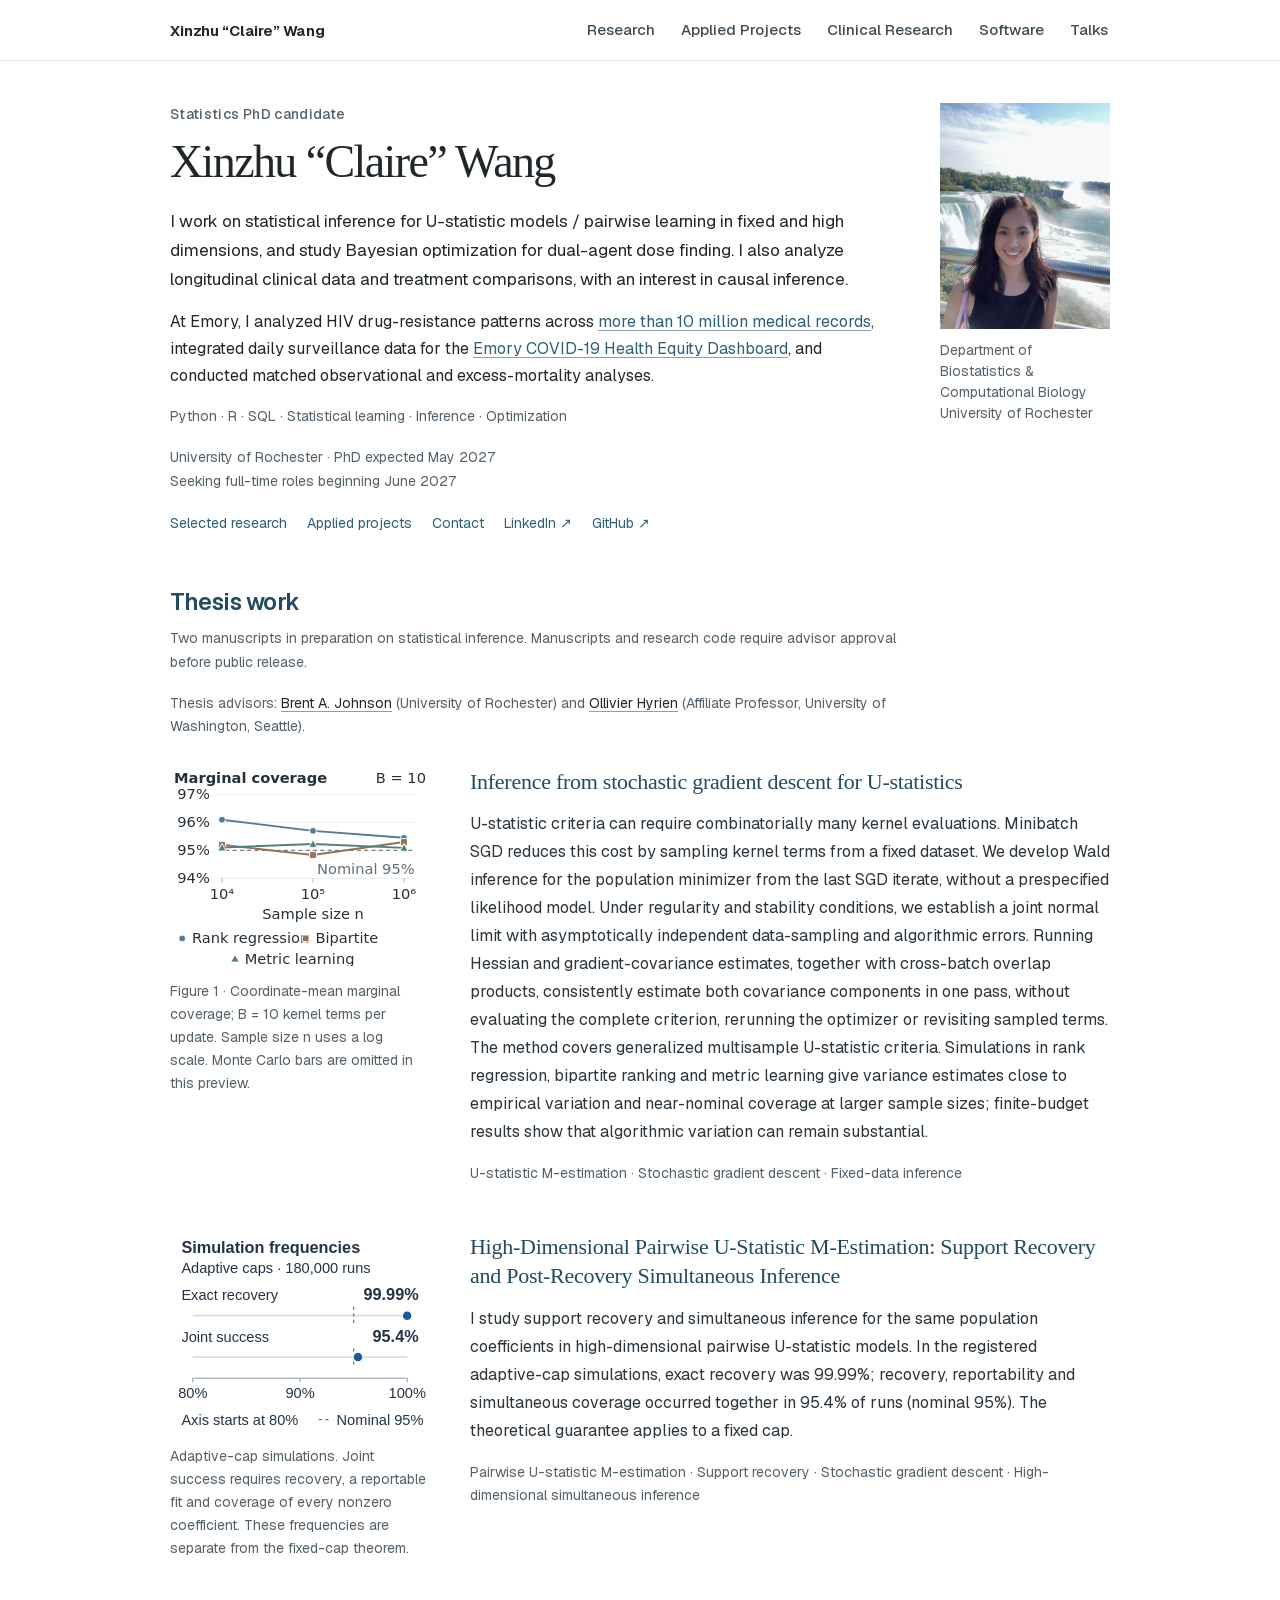
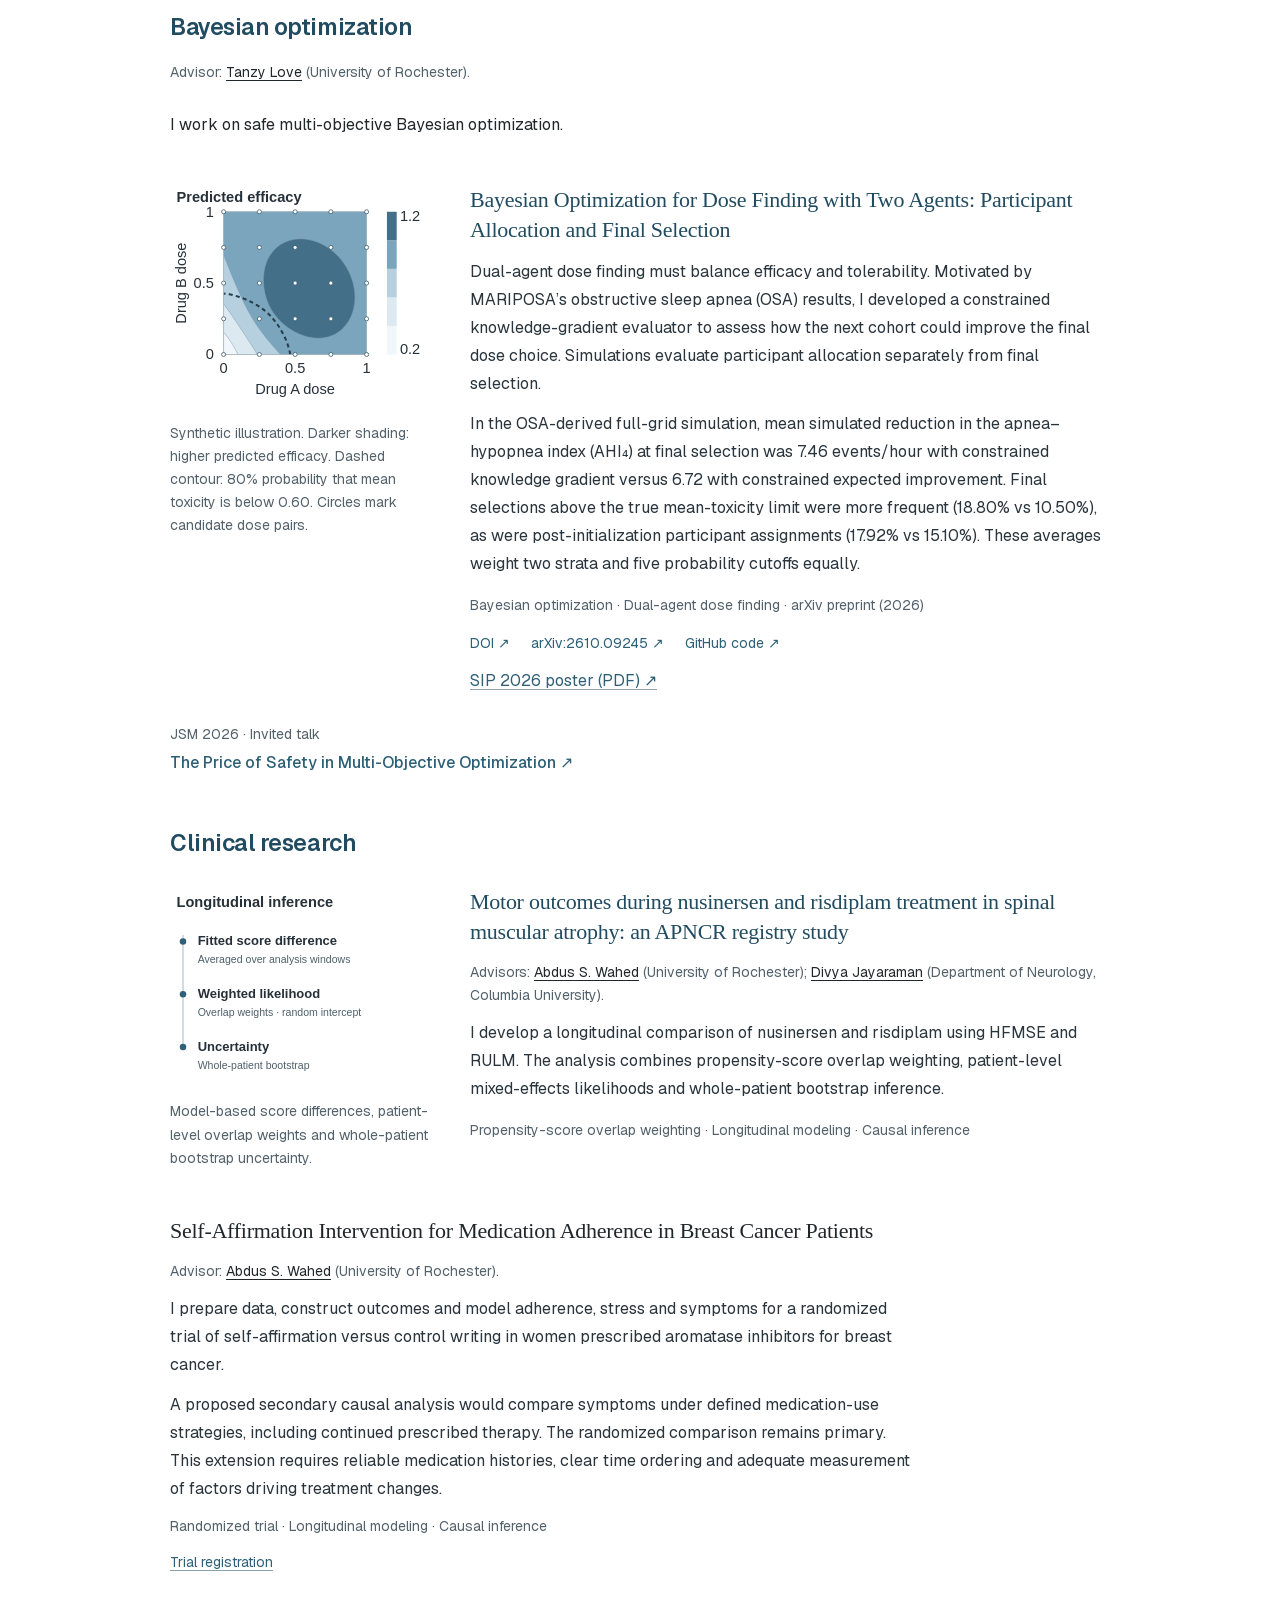
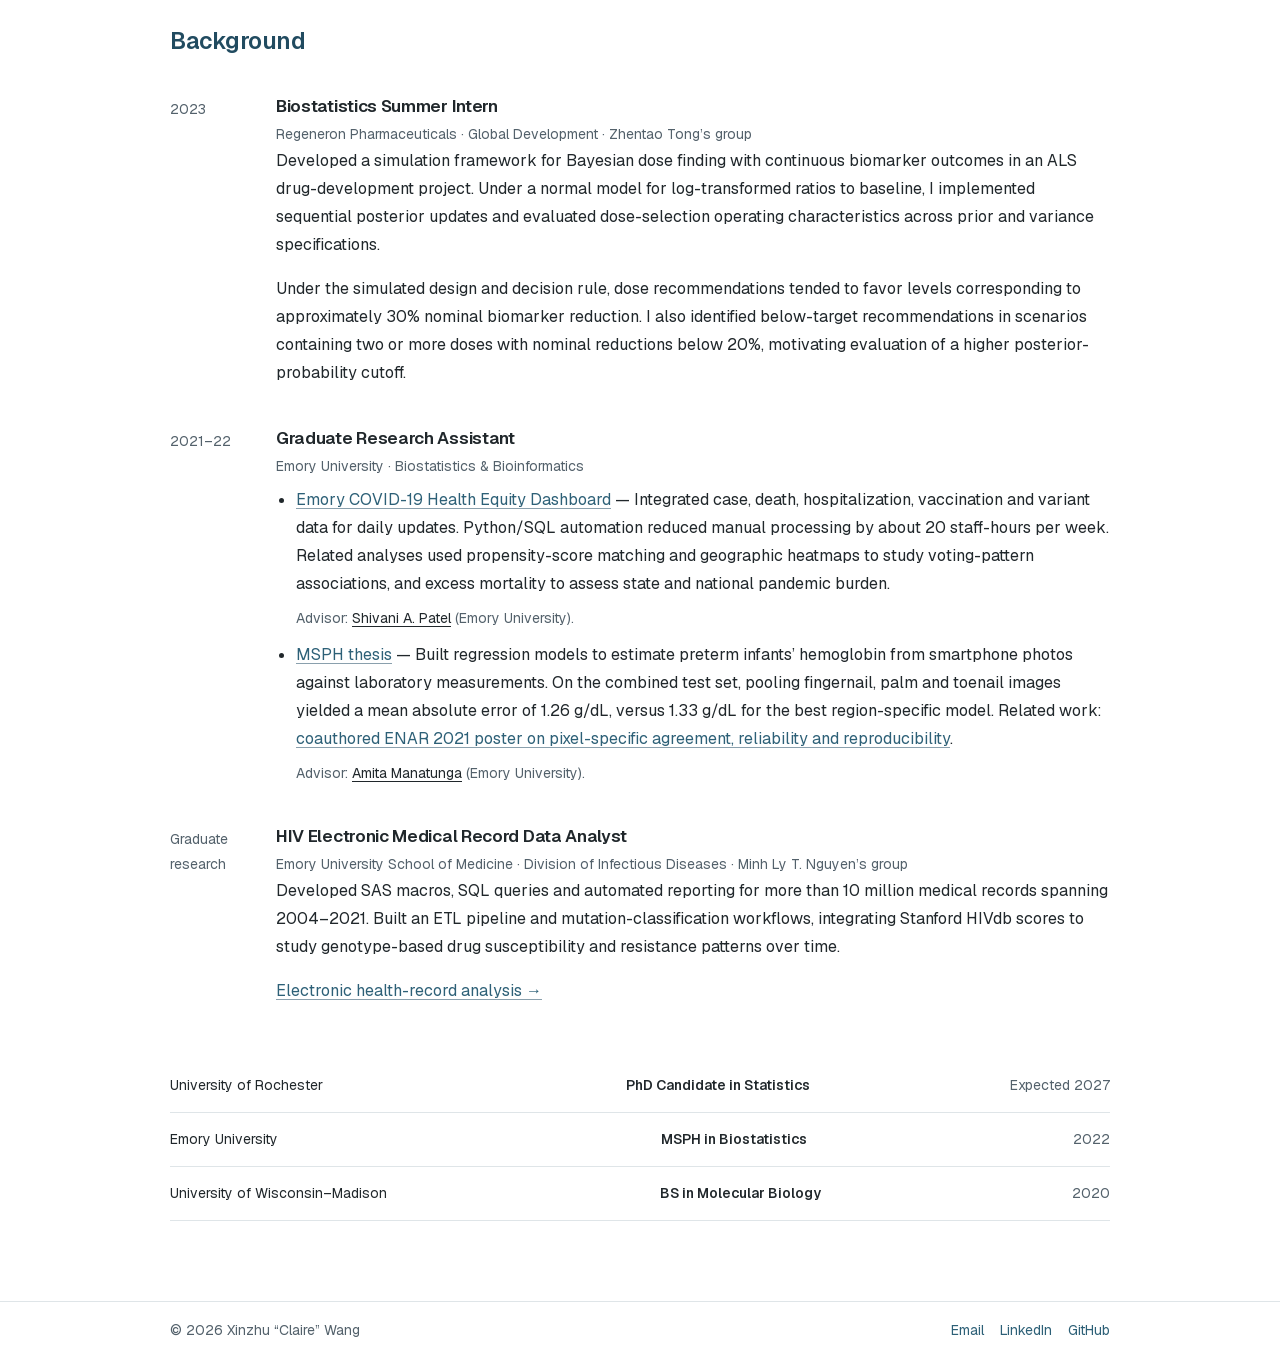
==== index.html @ f8a1f7a9 "Limit unpublished SMA page to public methods and clinical context" ====
<!DOCTYPE html><!-- Generated from claire-wang-portfolio. --><html lang="en"><head><meta charSet="utf-8"/><meta name="viewport" content="width=device-width, initial-scale=1"/><link rel="preload" href="/claire-wang-portrait.jpg?v=20260930" as="image"/><link rel="stylesheet" href="/_next/static/css/index.CleUNQ1E.css" data-rsc-css-href="/_next/static/css/index.CleUNQ1E.css" data-precedence="vite-rsc/importer-resources"/><link rel="modulepreload" fetchPriority="low" href="/_next/static/chunks/index-BdGzR8lv.js"/><script src="/_next/static/chunks/rolldown-runtime-C60lm6uB.js" type="module" async=""></script><script src="/_next/static/chunks/framework-BgSIrAUN.js" type="module" async=""></script><link rel="modulepreload" href="/_next/static/chunks/layout-segment-context-CLjcvvdc.js" crossorigin=""/><title>Xinzhu Claire Wang | Statistics PhD Candidate at the University of Rochester</title><meta name="description" content="Xinzhu Claire Wang is a Statistics PhD candidate at the University of Rochester working in statistical inference, machine learning and Bayesian optimization. Available June 2027."/><meta name="keywords" content="statistical learning,computational statistics,uncertainty quantification,stochastic optimization,high-dimensional inference,data science"/><meta name="author" content="Xinzhu Claire Wang"/><link rel="author" href="https://clairexinzhuwang.github.io/"/><meta name="robots" content="index, follow"/><meta name="googlebot" content="index, follow"/><meta property="og:title" content="Xinzhu Claire Wang | Statistics PhD Candidate at the University of Rochester"/><meta property="og:description" content="Xinzhu Claire Wang is a Statistics PhD candidate at the University of Rochester working in statistical inference, machine learning and Bayesian optimization. Available June 2027."/><meta property="og:url" content="https://clairexinzhuwang.github.io"/><meta property="og:site_name" content="Xinzhu Claire Wang"/><meta property="og:type" content="website"/><meta name="twitter:card" content="summary"/><meta name="twitter:title" content="Xinzhu Claire Wang | Statistics PhD Candidate at the University of Rochester"/><meta name="twitter:description" content="Xinzhu Claire Wang is a Statistics PhD candidate at the University of Rochester working in statistical inference, machine learning and Bayesian optimization. Available June 2027."/><link rel="canonical" href="https://clairexinzhuwang.github.io"/><script>Object.assign(((self[Symbol.for("vinext.navigationRuntime")]??={bootstrap:{routeManifest:null},functions:{}}).bootstrap.rsc??={rsc:[]}),{params:{},nav:{"pathname":"/","searchParams":[]}})</script><link rel="modulepreload" href="/_next/static/chunks/index-BdGzR8lv.js" />
<link rel="preload" href="/_next/static/_vinext_fonts/geist-8ac0455e797f/geist-98bbbccb.woff2" as="font" type="font/woff2" crossorigin />
<link rel="preload" href="/_next/static/_vinext_fonts/geist-mono-00e989178794/geist-mono-013b2f2f.woff2" as="font" type="font/woff2" crossorigin />
<style data-vinext-fonts>/* cyrillic-ext */
@font-face {
  font-family: 'Geist';
  font-style: normal;
  font-weight: 100 900;
  font-display: swap;
  src: url(/_next/static/_vinext_fonts/geist-8ac0455e797f/geist-ff2310f5.woff2) format('woff2');
  unicode-range: U+0460-052F, U+1C80-1C8A, U+20B4, U+2DE0-2DFF, U+A640-A69F, U+FE2E-FE2F;
}
/* cyrillic */
@font-face {
  font-family: 'Geist';
  font-style: normal;
  font-weight: 100 900;
  font-display: swap;
  src: url(/_next/static/_vinext_fonts/geist-8ac0455e797f/geist-875ccdd4.woff2) format('woff2');
  unicode-range: U+0301, U+0400-045F, U+0490-0491, U+04B0-04B1, U+2116;
}
/* vietnamese */
@font-face {
  font-family: 'Geist';
  font-style: normal;
  font-weight: 100 900;
  font-display: swap;
  src: url(/_next/static/_vinext_fonts/geist-8ac0455e797f/geist-52306abf.woff2) format('woff2');
  unicode-range: U+0102-0103, U+0110-0111, U+0128-0129, U+0168-0169, U+01A0-01A1, U+01AF-01B0, U+0300-0301, U+0303-0304, U+0308-0309, U+0323, U+0329, U+1EA0-1EF9, U+20AB;
}
/* latin-ext */
@font-face {
  font-family: 'Geist';
  font-style: normal;
  font-weight: 100 900;
  font-display: swap;
  src: url(/_next/static/_vinext_fonts/geist-8ac0455e797f/geist-001175b1.woff2) format('woff2');
  unicode-range: U+0100-02BA, U+02BD-02C5, U+02C7-02CC, U+02CE-02D7, U+02DD-02FF, U+0304, U+0308, U+0329, U+1D00-1DBF, U+1E00-1E9F, U+1EF2-1EFF, U+2020, U+20A0-20AB, U+20AD-20C0, U+2113, U+2C60-2C7F, U+A720-A7FF;
}
/* latin */
@font-face {
  font-family: 'Geist';
  font-style: normal;
  font-weight: 100 900;
  font-display: swap;
  src: url(/_next/static/_vinext_fonts/geist-8ac0455e797f/geist-98bbbccb.woff2) format('woff2');
  unicode-range: U+0000-00FF, U+0131, U+0152-0153, U+02BB-02BC, U+02C6, U+02DA, U+02DC, U+0304, U+0308, U+0329, U+2000-206F, U+20AC, U+2122, U+2191, U+2193, U+2212, U+2215, U+FEFF, U+FFFD;
}

@font-face {
  font-family: 'Geist Fallback';
  src: local("Arial");
  ascent-override: 95.94%;
  descent-override: 28.16%;
  line-gap-override: 0.00%;
  size-adjust: 104.76%;
}

.__font_geist_19ysh9d { font-family: 'Geist', 'Geist Fallback'; font-style: normal; }

.__variable_geist_19ysh9d { --font-geist-sans: 'Geist', 'Geist Fallback'; }

/* cyrillic-ext */
@font-face {
  font-family: 'Geist Mono';
  font-style: normal;
  font-weight: 100 900;
  font-display: swap;
  src: url(/_next/static/_vinext_fonts/geist-mono-00e989178794/geist-mono-f6b33328.woff2) format('woff2');
  unicode-range: U+0460-052F, U+1C80-1C8A, U+20B4, U+2DE0-2DFF, U+A640-A69F, U+FE2E-FE2F;
}
/* cyrillic */
@font-face {
  font-family: 'Geist Mono';
  font-style: normal;
  font-weight: 100 900;
  font-display: swap;
  src: url(/_next/static/_vinext_fonts/geist-mono-00e989178794/geist-mono-44e03052.woff2) format('woff2');
  unicode-range: U+0301, U+0400-045F, U+0490-0491, U+04B0-04B1, U+2116;
}
/* symbols2 */
@font-face {
  font-family: 'Geist Mono';
  font-style: normal;
  font-weight: 100 900;
  font-display: swap;
  src: url(/_next/static/_vinext_fonts/geist-mono-00e989178794/geist-mono-0638449e.woff2) format('woff2');
  unicode-range: U+2000-2001, U+2004-2008, U+200A, U+23B8-23BD, U+2500-259F;
}
/* vietnamese */
@font-face {
  font-family: 'Geist Mono';
  font-style: normal;
  font-weight: 100 900;
  font-display: swap;
  src: url(/_next/static/_vinext_fonts/geist-mono-00e989178794/geist-mono-971fb274.woff2) format('woff2');
  unicode-range: U+0102-0103, U+0110-0111, U+0128-0129, U+0168-0169, U+01A0-01A1, U+01AF-01B0, U+0300-0301, U+0303-0304, U+0308-0309, U+0323, U+0329, U+1EA0-1EF9, U+20AB;
}
/* latin-ext */
@font-face {
  font-family: 'Geist Mono';
  font-style: normal;
  font-weight: 100 900;
  font-display: swap;
  src: url(/_next/static/_vinext_fonts/geist-mono-00e989178794/geist-mono-44745446.woff2) format('woff2');
  unicode-range: U+0100-02BA, U+02BD-02C5, U+02C7-02CC, U+02CE-02D7, U+02DD-02FF, U+0304, U+0308, U+0329, U+1D00-1DBF, U+1E00-1E9F, U+1EF2-1EFF, U+2020, U+20A0-20AB, U+20AD-20C0, U+2113, U+2C60-2C7F, U+A720-A7FF;
}
/* latin */
@font-face {
  font-family: 'Geist Mono';
  font-style: normal;
  font-weight: 100 900;
  font-display: swap;
  src: url(/_next/static/_vinext_fonts/geist-mono-00e989178794/geist-mono-013b2f2f.woff2) format('woff2');
  unicode-range: U+0000-00FF, U+0131, U+0152-0153, U+02BB-02BC, U+02C6, U+02DA, U+02DC, U+0304, U+0308, U+0329, U+2000-206F, U+20AC, U+2122, U+2191, U+2193, U+2212, U+2215, U+FEFF, U+FFFD;
}

@font-face {
  font-family: 'Geist Mono Fallback';
  src: local("Arial");
  ascent-override: 74.67%;
  descent-override: 21.92%;
  line-gap-override: 0.00%;
  size-adjust: 134.59%;
}

.__font_geist_mono_1001rt9 { font-family: 'Geist Mono', 'Geist Mono Fallback'; font-style: normal; }

.__variable_geist_mono_1001rt9 { --font-geist-mono: 'Geist Mono', 'Geist Mono Fallback'; }
</style>
</head><body class="__variable_geist_19ysh9d __variable_geist_mono_1001rt9 antialiased"><header class="site-header"><div class="header-inner"><a class="site-name" href="/" aria-label="Xinzhu Claire Wang, home">Xinzhu “Claire” Wang</a><nav class="desktop-nav" aria-label="Primary navigation"><a href="/research">Research</a><a href="/product">Applied Projects</a><a href="/health">Clinical Research</a><a href="/code">Software</a><a href="/talks">Talks</a></nav><details class="mobile-menu"><summary>Menu</summary><nav aria-label="Mobile navigation"><a href="/research">Research</a><a href="/product">Applied Projects</a><a href="/health">Clinical Research</a><a href="/code">Software</a><a href="/talks">Talks</a></nav></details></div></header><main class="page home-page"><script type="application/ld+json">{"@context":"https://schema.org","@type":"Person","@id":"https://clairexinzhuwang.github.io/#person","name":"Xinzhu Claire Wang","alternateName":["Xinzhu Wang","Claire Wang","Xinzhu (Claire) Wang"],"url":"https://clairexinzhuwang.github.io/","image":"https://clairexinzhuwang.github.io/claire-wang-portrait.jpg","email":"mailto:xinzhu_wang@urmc.rochester.edu","jobTitle":"Statistics PhD Candidate","affiliation":{"@type":"CollegeOrUniversity","name":"University of Rochester","url":"https://www.rochester.edu/"},"sameAs":["https://github.com/clairexinzhuwang","https://www.linkedin.com/in/xinzhu-w-961035158/","https://www.urmc.rochester.edu/education/graduate/phd/statistics/faculty-students/our-students"],"knowsAbout":["Statistical inference","Machine learning","Bayesian optimization","Biostatistics"],"subjectOf":[{"@type":"ScholarlyArticle","name":"Bayesian Optimization for Dose Finding with Two Agents: Participant Allocation and Final Selection","identifier":[{"@type":"PropertyValue","propertyID":"DOI","value":"10.48550/arXiv.2610.09245"},{"@type":"PropertyValue","propertyID":"arXiv","value":"2610.09245"}],"url":"https://arxiv.org/abs/2610.09245","sameAs":["https://doi.org/10.48550/arXiv.2610.09245","https://arxiv.org/abs/2610.09245"],"author":{"@id":"https://clairexinzhuwang.github.io/#person"},"datePublished":"2026-10-07","hasPart":{"@type":"SoftwareSourceCode","name":"dose-combination-bo","codeRepository":"https://github.com/clairexinzhuwang/dose-combination-bo","programmingLanguage":"Python"}}]}</script><section class="about" aria-labelledby="name"><div class="about-copy"><p class="eyebrow">Statistics PhD candidate</p><h1 id="name"><strong>Xinzhu “Claire” Wang</strong></h1><p class="lead">I work on statistical inference for U-statistic models / pairwise learning in fixed and high dimensions, and study Bayesian optimization for dual-agent dose finding. I also analyze longitudinal clinical data and treatment comparisons, with an interest in causal inference.</p><p class="hero-evidence">At Emory, I analyzed HIV drug-resistance patterns across <a href="/product#hiv-records">more than 10 million medical records</a>, integrated daily surveillance data for the <a href="/product#data-workflows">Emory COVID-19 Health Equity Dashboard</a>, and conducted matched observational and excess-mortality analyses.</p><p class="hero-skills" aria-label="Research and programming">Python · R · SQL · Statistical learning · Inference · Optimization</p><p class="position">University of Rochester · PhD expected May 2027<br/>Seeking full-time roles beginning June 2027</p><div class="profile-links" aria-label="Primary links"><a href="#research">Selected research</a><a href="/product">Applied projects</a><a href="mailto:xinzhu_wang@urmc.rochester.edu">Contact</a><a href="https://www.linkedin.com/in/xinzhu-w-961035158/" target="_blank" rel="noreferrer">LinkedIn ↗</a><a href="https://github.com/clairexinzhuwang" target="_blank" rel="noreferrer">GitHub ↗</a></div></div><aside class="profile"><img src="/claire-wang-portrait.jpg?v=20260930" alt="Xinzhu Wang (Claire) at Niagara Falls" width="2320" height="3088"/><p>Department of Biostatistics &amp; Computational Biology<br/>University of Rochester</p></aside></section><section class="section" id="research"><div class="section-heading"><div><h2>Thesis work</h2></div><div class="section-note"><p>Two manuscripts in preparation on statistical inference. Manuscripts and research code require advisor approval before public release.</p></div></div><p class="thesis-advisors">Thesis advisors: <a href="https://www.urmc.rochester.edu/biostat/people/faculty/johnson" target="_blank" rel="noreferrer">Brent A. Johnson</a> (University of Rochester)<!-- --> and <a href="https://www.biostat.washington.edu/people/ollivier-hyrien" target="_blank" rel="noreferrer">Ollivier Hyrien</a> (Affiliate Professor, University of Washington, Seattle).</p><div class="home-projects"><article class="home-project"><div class="home-project-copy"><h3><a href="/research/computation-aware-inference">Inference from stochastic gradient descent for U-statistics</a></h3><p data-research-summary="low-dimensional">U-statistic criteria can require combinatorially many kernel evaluations. Minibatch SGD reduces this cost by sampling kernel terms from a fixed dataset. We develop Wald inference for the population minimizer from the last SGD iterate, without a prespecified likelihood model. Under regularity and stability conditions, we establish a joint normal limit with asymptotically independent data-sampling and algorithmic errors. Running Hessian and gradient-covariance estimates, together with cross-batch overlap products, consistently estimate both covariance components in one pass, without evaluating the complete criterion, rerunning the optimizer or revisiting sampled terms. The method covers generalized multisample U-statistic criteria. Simulations in rank regression, bipartite ranking and metric learning give variance estimates close to empirical variation and near-nominal coverage at larger sample sizes; finite-budget results show that algorithmic variation can remain substantial.</p><p class="methods">U-statistic M-estimation · Stochastic gradient descent · Fixed-data inference</p></div><figure class="home-research-figure"><a href="/research/computation-aware-inference#results" aria-label="View study: Figure 1 preview: marginal coverage near the 95% reference across sample sizes for rank regression, bipartite ranking and metric learning."><img src="/research/previews/lowdim-coverage.svg" alt="Figure 1 preview: marginal coverage near the 95% reference across sample sizes for rank regression, bipartite ranking and metric learning." width="320" height="245" loading="lazy"/></a><figcaption>Figure 1 · Coordinate-mean marginal coverage; B = 10 kernel terms per update. Sample size n uses a log scale. Monte Carlo bars are omitted in this preview.</figcaption></figure></article><article class="home-project"><div class="home-project-copy"><h3><a href="/research/high-dimensional-inference">High-Dimensional Pairwise U-Statistic M-Estimation: Support Recovery and Post-Recovery Simultaneous Inference</a></h3><p>I study support recovery and simultaneous inference for the same population coefficients in high-dimensional pairwise U-statistic models. In the registered adaptive-cap simulations, exact recovery was 99.99%; recovery, reportability and simultaneous coverage occurred together in 95.4% of runs (nominal 95%). The theoretical guarantee applies to a fixed cap.</p><p class="methods">Pairwise U-statistic M-estimation · Support recovery · Stochastic gradient descent · High-dimensional simultaneous inference</p></div><figure class="home-research-figure"><a href="/research/high-dimensional-inference#evaluation" aria-label="View study: Adaptive-cap simulation frequencies: 99.99% exact recovery and 95.4% joint success, with all runs counted."><img src="/research/previews/highdim-results.svg" alt="Adaptive-cap simulation frequencies: 99.99% exact recovery and 95.4% joint success, with all runs counted." width="320" height="245" loading="lazy"/></a><figcaption>Adaptive-cap simulations. Joint success requires recovery, a reportable fit and coverage of every nonzero coefficient. These frequencies are separate from the fixed-cap theorem.</figcaption></figure></article></div></section><section class="section" id="bayesian-optimization"><span id="other-work" aria-hidden="true"></span><div class="section-heading"><div><h2>Bayesian optimization</h2></div></div><p class="project-advisors" data-project-advisors="bo">Advisor: <span><a href="https://www.urmc.rochester.edu/biostat/people/faculty/love" target="_blank" rel="noreferrer">Tanzy Love</a> (<!-- -->University of Rochester<!-- -->)</span>.</p><div class="home-projects"><article class="home-status" id="safe-mobo-work"><p>I work on safe multi-objective Bayesian optimization.</p></article><article class="home-project"><div class="home-project-copy"><h3><a href="/research/bayesian-dose-finding">Bayesian Optimization for Dose Finding with Two Agents: Participant Allocation and Final Selection</a></h3><p>Dual-agent dose finding must balance efficacy and tolerability. Motivated by MARIPOSA’s obstructive sleep apnea (OSA) results, I developed a constrained knowledge-gradient evaluator to assess how the next cohort could improve the final dose choice. Simulations evaluate participant allocation separately from final selection.</p><p>In the OSA-derived full-grid simulation, mean simulated reduction in the apnea–hypopnea index (AHI₄) at final selection was 7.46 events/hour with constrained knowledge gradient versus 6.72 with constrained expected improvement. Final selections above the true mean-toxicity limit were more frequent (18.80% vs 10.50%), as were post-initialization participant assignments (17.92% vs 15.10%). These averages weight two strata and five probability cutoffs equally.</p><p class="methods">Bayesian optimization · Dual-agent dose finding · arXiv preprint (2026)</p><div class="inline-links publication-links" aria-label="Dose-finding preprint links"><a href="https://doi.org/10.48550/arXiv.2610.09245" target="_blank" rel="noreferrer">DOI ↗</a><a href="https://arxiv.org/abs/2610.09245" target="_blank" rel="noreferrer">arXiv:<!-- -->2610.09245<!-- --> ↗</a><a href="https://github.com/clairexinzhuwang/dose-combination-bo" target="_blank" rel="noreferrer">GitHub code ↗</a></div><p><a href="/research/SIP2026_Wang_Love.pdf" target="_blank" rel="noreferrer">SIP 2026 poster (PDF) ↗</a></p></div><figure class="home-research-figure"><a href="/research/bayesian-dose-finding#decisions" aria-label="View study: Synthetic dose-finding preview: predicted mean efficacy across two standardized drug doses, with a mean-toxicity probability contour."><img src="/research/previews/dose-contour.svg" alt="Synthetic dose-finding preview: predicted mean efficacy across two standardized drug doses, with a mean-toxicity probability contour." width="320" height="275" loading="lazy"/></a><figcaption>Synthetic illustration. Darker shading: higher predicted efficacy. Dashed contour: 80% probability that mean toxicity is below 0.60. Circles mark candidate dose pairs.</figcaption></figure></article></div><article class="bo-jsm-talk" id="jsm-bo-talk"><span id="price-of-safety" aria-hidden="true"></span><p class="methods">JSM 2026 · Invited talk</p><h3><a href="https://ww2.amstat.org/meetings/jsm/2026/onlineprogram/abstract.cfm?sid=5838&amp;tid=5840" target="_blank" rel="noreferrer">The Price of Safety in Multi-Objective Optimization ↗</a></h3></article></section><section class="section" id="clinical-research"><span id="real-world-evidence" aria-hidden="true"></span><div class="section-heading"><div><h2>Clinical research</h2></div></div><div class="home-projects"><article class="home-project"><div class="home-project-copy"><h3><a href="/research/sma-treatment-comparisons">Motor outcomes during nusinersen and risdiplam treatment in spinal muscular atrophy: an APNCR registry study</a></h3><p class="project-advisors" data-project-advisors="sma">Advisors: <span><a href="https://www.urmc.rochester.edu/biostat/people/faculty/abdus-wahed-phd" target="_blank" rel="noreferrer">Abdus S. Wahed</a> (<!-- -->University of Rochester<!-- -->)</span><span>; <a href="https://www.neurology.columbia.edu/profile/divya-jayaraman-md" target="_blank" rel="noreferrer">Divya Jayaraman</a> (<!-- -->Department of Neurology, Columbia University<!-- -->)</span>.</p><p>I develop a longitudinal comparison of nusinersen and risdiplam using HFMSE and RULM. The analysis combines propensity-score overlap weighting, patient-level mixed-effects likelihoods and whole-patient bootstrap inference.</p><p class="methods">Propensity-score overlap weighting · Longitudinal modeling · Causal inference</p></div><figure class="home-research-figure"><a href="/research/sma-treatment-comparisons#methods" aria-label="View study: Longitudinal comparison: average fitted score differences over baseline patients’ analysis windows, fit an overlap-weighted patient-level likelihood and resample whole patients."><img src="/research/previews/sma-methods.svg" alt="Longitudinal comparison: average fitted score differences over baseline patients’ analysis windows, fit an overlap-weighted patient-level likelihood and resample whole patients." width="320" height="245" loading="lazy"/></a><figcaption>Model-based score differences, patient-level overlap weights and whole-patient bootstrap uncertainty.</figcaption></figure></article><article class="home-text-project" id="breast-cancer-trial"><div><h3>Self-Affirmation Intervention for Medication Adherence in Breast Cancer Patients</h3><p class="project-advisors" data-project-advisors="bct">Advisor: <span><a href="https://www.urmc.rochester.edu/biostat/people/faculty/abdus-wahed-phd" target="_blank" rel="noreferrer">Abdus S. Wahed</a> (<!-- -->University of Rochester<!-- -->)</span>.</p><p>I prepare data, construct outcomes and model adherence, stress and symptoms for a randomized trial of self-affirmation versus control writing in women prescribed aromatase inhibitors for breast cancer.</p><p>A proposed secondary causal analysis would compare symptoms under defined medication-use strategies, including continued prescribed therapy. The randomized comparison remains primary. This extension requires reliable medication histories, clear time ordering and adequate measurement of factors driving treatment changes.</p><p class="methods">Randomized trial · Longitudinal modeling · Causal inference</p></div><p class="home-project-link"><a href="https://clinicaltrials.gov/study/NCT04651452" target="_blank" rel="noreferrer">Trial registration</a></p></article></div></section><section class="section" id="background"><div class="section-heading"><div><h2>Background</h2></div></div><div class="timeline"><article><p class="dates">2023</p><div><h3>Biostatistics Summer Intern</h3><p class="organization">Regeneron Pharmaceuticals · Global Development · Zhentao Tong’s group</p><p>Developed a simulation framework for Bayesian dose finding with continuous biomarker outcomes in an ALS drug-development project. Under a normal model for log-transformed ratios to baseline, I implemented sequential posterior updates and evaluated dose-selection operating characteristics across prior and variance specifications.</p><p>Under the simulated design and decision rule, dose recommendations tended to favor levels corresponding to approximately 30% nominal biomarker reduction. I also identified below-target recommendations in scenarios containing two or more doses with nominal reductions below 20%, motivating evaluation of a higher posterior-probability cutoff.</p></div></article><article><p class="dates">2021–22</p><div><h3>Graduate Research Assistant</h3><p class="organization">Emory University · Biostatistics &amp; Bioinformatics</p><ul class="experience-points"><li><a href="https://covid19.emory.edu/" target="_blank" rel="noreferrer">Emory COVID-19 Health Equity Dashboard</a> — Integrated case, death, hospitalization, vaccination and variant data for daily updates. Python/SQL automation reduced manual processing by about 20 staff-hours per week. Related analyses used propensity-score matching and geographic heatmaps to study voting-pattern associations, and excess mortality to assess state and national pandemic burden.<p class="project-advisors" data-project-advisors="dashboard">Advisor: <span><a href="https://sph.emory.edu/profile/faculty/shivani-patel" target="_blank" rel="noreferrer">Shivani A. Patel</a> (<!-- -->Emory University<!-- -->)</span>.</p></li><li><a href="https://etd.library.emory.edu/downloads/t435gf42q?locale=en" target="_blank" rel="noreferrer">MSPH thesis</a> — Built regression models to estimate preterm infants’ hemoglobin from smartphone photos against laboratory measurements. On the combined test set, pooling fingernail, palm and toenail images yielded a mean absolute error of 1.26 g/dL, versus 1.33 g/dL for the best region-specific model. Related work: <a href="/product#msph-poster">coauthored ENAR 2021 poster on pixel-specific agreement, reliability and reproducibility</a>.<p class="project-advisors" data-project-advisors="msph">Advisor: <span><a href="https://sph.emory.edu/profile/faculty/amita-manatunga" target="_blank" rel="noreferrer">Amita Manatunga</a> (<!-- -->Emory University<!-- -->)</span>.</p></li></ul></div></article><article><p class="dates">Graduate research</p><div><h3>HIV Electronic Medical Record Data Analyst</h3><p class="organization">Emory University School of Medicine · Division of Infectious Diseases · Minh Ly T. Nguyen’s group</p><p>Developed SAS macros, SQL queries and automated reporting for more than 10 million medical records spanning 2004–2021. Built an ETL pipeline and mutation-classification workflows, integrating Stanford HIVdb scores to study genotype-based drug susceptibility and resistance patterns over time.</p><p><a href="/product#hiv-records">Electronic health-record analysis →</a></p></div></article></div><ul class="education-list" aria-label="Education"><li><span>University of Rochester</span><strong>PhD Candidate in Statistics</strong><small>Expected 2027</small></li><li><span>Emory University</span><strong>MSPH in Biostatistics</strong><small>2022</small></li><li><span>University of Wisconsin–Madison</span><strong>BS in Molecular Biology</strong><small>2020</small></li></ul></section></main><footer><div class="footer-inner"><span>© 2026 Xinzhu “Claire” Wang</span><span class="footer-links"><a href="mailto:xinzhu_wang@urmc.rochester.edu">Email</a><a href="https://www.linkedin.com/in/xinzhu-w-961035158/" target="_blank" rel="noreferrer">LinkedIn</a><a href="https://github.com/clairexinzhuwang" target="_blank" rel="noreferrer">GitHub</a></span></div></footer><script type="module" src="/_next/static/chunks/index-BdGzR8lv.js" id="_R_" async=""></script><script>((self[Symbol.for("vinext.navigationRuntime")]??={bootstrap:{routeManifest:null},functions:{}}).bootstrap.rsc??={rsc:[]}).rsc.push("2:I[\"8c0f216c4604\",[],\"Children\",1]\n")</script><script>((self[Symbol.for("vinext.navigationRuntime")]??={bootstrap:{routeManifest:null},functions:{}}).bootstrap.rsc??={rsc:[]}).rsc.push(":HL[\"/_next/static/css/index.CleUNQ1E.css\",\"style\"     ]\n")</script><script>((self[Symbol.for("vinext.navigationRuntime")]??={bootstrap:{routeManifest:null},functions:{}}).bootstrap.rsc??={rsc:[]}).rsc.push("0:{\"__route\":\"route:/\",\"__interceptionContext\":null,\"__layoutIds\":[\"layout:/\"],\"__rootLayout\":\"/\",\"__sourcePage\":\"/page\",\"page:/\":\"$L1\",\"layout:/\":[[[[\"$\",\"link\",\"css:/_next/static/css/index.CleUNQ1E.css\",{\"rel\":\"stylesheet\",\"precedence\":\"vite-rsc/importer-resources\",\"href\":\"/_next/static/css/index.CleUNQ1E.css\",\"data-rsc-css-href\":\"/_next/static/css/index.CleUNQ1E.css\"}],\"$undefined\"],[\"$\",\"html\",null,{\"lang\":\"en\",\"children\":[\"$\",\"body\",null,{\"className\":\"__variable_geist_19ysh9d __variable_geist_mono_1001rt9 antialiased\",\"children\":[[\"$\",\"header\",null,{\"className\":\"site-header\",\"children\":[\"$\",\"div\",null,{\"className\":\"header-inner\",\"children\":[[\"$\",\"a\",null,{\"className\":\"site-name\",\"href\":\"/\",\"aria-label\":\"Xinzhu Claire Wang, home\",\"children\":\"Xinzhu “Claire” Wang\"}],[\"$\",\"nav\",null,{\"className\":\"desktop-nav\",\"aria-label\":\"Primary navigation\",\"children\":[[\"$\",\"a\",\"/research\",{\"href\":\"/research\",\"children\":\"Research\"}],[\"$\",\"a\",\"/product\",{\"href\":\"/product\",\"children\":\"Applied Projects\"}],[\"$\",\"a\",\"/health\",{\"href\":\"/health\",\"children\":\"Clinical Research\"}],[\"$\",\"a\",\"/code\",{\"href\":\"/code\",\"children\":\"Software\"}],[\"$\",\"a\",\"/talks\",{\"href\":\"/talks\",\"children\":\"Talks\"}]]}],[\"$\",\"details\",null,{\"className\":\"mobile-menu\",\"children\":[[\"$\",\"summary\",null,{\"children\":\"Menu\"}],[\"$\",\"nav\",null,{\"aria-label\":\"Mobile navigation\",\"children\":[[\"$\",\"a\",\"/research\",{\"href\":\"/research\",\"children\":\"Research\"}],[\"$\",\"a\",\"/product\",{\"href\":\"/product\",\"children\":\"Applied Projects\"}],[\"$\",\"a\",\"/health\",{\"href\":\"/health\",\"children\":\"Clinical Research\"}],[\"$\",\"a\",\"/code\",{\"href\":\"/code\",\"children\":\"Software\"}],[\"$\",\"a\",\"/talks\",{\"href\":\"/talks\",\"children\":\"Talks\"}]]}]]}]]}]}],[\"$\",\"$L2\",null,{}],[\"$\",\"footer\",null,{\"children\":[\"$\",\"div\",null,{\"className\":\"footer-inner\",\"children\":[[\"$\",\"span\",null,{\"children\":\"© 2026 Xinzhu “Claire” Wang\"}],[\"$\",\"span\",null,{\"className\":\"footer-links\",\"children\":[[\"$\",\"a\",null,{\"href\":\"mailto:xinzhu_wang@urmc.rochester.edu\",\"children\":\"Email\"}],[\"$\",\"a\",null,{\"href\":\"https://www.linkedin.com/in/xinzhu-w-961035158/\",\"target\":\"_blank\",\"rel\":\"noreferrer\",\"children\":\"LinkedIn\"}],[\"$\",\"a\",null,{\"href\":\"https://github.com/clairexinzhuwang\",\"target\":\"_blank\",\"rel\":\"noreferrer\",\"children\":\"GitHub\"}]]}]]}]}]]}]}]],null],\"route:/\":[[[\"$\",\"meta\",null,{\"charSet\":\"utf-8\"}],[[\"$\",\"title\",\"0\",{\"children\":\"Xinzhu Claire Wang | Statistics PhD Candidate at the University of Rochester\"}],[\"$\",\"meta\",\"1\",{\"name\":\"description\",\"content\":\"Xinzhu Claire Wang is a Statistics PhD candidate at the University of Rochester working in statistical inference, machine learning and Bayesian optimization. Available June 2027.\"}],[\"$\",\"meta\",\"2\",{\"name\":\"keywords\",\"content\":\"statistical learning,computational statistics,uncertainty quantification,stochastic optimization,high-dimensional inference,data science\"}],[\"$\",\"meta\",\"3\",{\"name\":\"author\",\"content\":\"Xinzhu Claire Wang\"}],[\"$\",\"link\",\"4\",{\"rel\":\"author\",\"href\":\"https://clairexinzhuwang.github.io/\"}],[\"$\",\"meta\",\"5\",{\"name\":\"robots\",\"content\":\"index, follow\"}],[\"$\",\"meta\",\"6\",{\"name\":\"googlebot\",\"content\":\"index, follow\"}],[\"$\",\"meta\",\"7\",{\"property\":\"og:title\",\"content\":\"Xinzhu Claire Wang | Statistics PhD Candidate at the University of Rochester\"}],[\"$\",\"meta\",\"8\",{\"property\":\"og:description\",\"content\":\"Xinzhu Claire Wang is a Statistics PhD candidate at the University of Rochester working in statistical inference, machine learning and Bayesian optimization. Available June 2027.\"}],[\"$\",\"meta\",\"9\",{\"property\":\"og:url\",\"content\":\"https://clairexinzhuwang.github.io\"}],[\"$\",\"meta\",\"10\",{\"property\":\"og:site_name\",\"content\":\"Xinzhu Claire Wang\"}],[\"$\",\"meta\",\"11\",{\"property\":\"og:type\",\"content\":\"website\"}],[\"$\",\"meta\",\"12\",{\"name\":\"twitter:card\",\"content\":\"summary\"}],[\"$\",\"meta\",\"13\",{\"name\":\"twitter:title\",\"content\":\"Xinzhu Claire Wang | Statistics PhD Candidate at the University of Rochester\"}],[\"$\",\"meta\",\"14\",{\"name\":\"twitter:description\",\"content\":\"Xinzhu Claire Wang is a Statistics PhD candidate at the University of Rochester working in statistical inference, machine learning and Bayesian optimization. Available June 2027.\"}],[\"$\",\"link\",\"15\",{\"rel\":\"canonical\",\"href\":\"https://clairexinzhuwang.github.io\"}]],[[\"$\",\"meta\",\"0\",{\"name\":\"viewport\",\"content\":\"width=device-width, initial-scale=1\"}]]],\"$L3\",null,null],\"__layoutFlags\":{\"layout:/\":\"s\"},\"__artifactCompatibility\":{\"schemaVersion\":1,\"graphVersion\":\"app-route-graph:1177fd80f83fa7b0\",\"deploymentVersion\":\"8379e144-f6eb-474f-819b-121df7811d24\",\"appElementsSchemaVersion\":1,\"rscPayloadSchemaVersion\":1,\"rootBoundaryId\":\"/\",\"renderEpoch\":null},\"__renderObservation\":{\"schemaVersion\":1,\"output\":{\"kind\":\"app-rsc\",\"mountedSlotsFingerprint\":null,\"renderEpoch\":null,\"rootBoundaryId\":\"/\",\"routeId\":\"route:/\"},\"completeness\":\"partial\",\"boundaryOutcome\":{\"kind\":\"unknown\"},\"requestApis\":[{\"kind\":\"connection\",\"status\":\"unknown\"},{\"kind\":\"cookies\",\"status\":\"unknown\"},{\"kind\":\"draftMode\",\"status\":\"unknown\"},{\"kind\":\"headers\",\"status\":\"unknown\"},{\"kind\":\"params\",\"status\":\"unknown\"},{\"kind\":\"searchParams\",\"status\":\"unknown\"}],\"dynamicFetches\":[],\"cacheTags\":[\"/\",\"_N_T_/\",\"_N_T_/index\",\"_N_T_/layout\",\"_N_T_/page\"],\"pathTags\":[\"/\"],\"cacheability\":\"unknown\",\"downgrade\":{\"target\":\"freshRender\",\"reasons\":[{\"code\":\"CP_DOWNGRADE_CACHEABILITY_UNKNOWN\",\"target\":\"freshRender\"},{\"code\":\"CP_DOWNGRADE_INCOMPLETE_OBSERVATION\",\"completeness\":\"partial\",\"target\":\"freshRender\"},{\"code\":\"CP_DOWNGRADE_UNKNOWN_REQUEST_API\",\"requestApi\":\"connection\",\"target\":\"freshRender\"},{\"code\":\"CP_DOWNGRADE_UNKNOWN_REQUEST_API\",\"requestApi\":\"cookies\",\"target\":\"freshRender\"},{\"code\":\"CP_DOWNGRADE_UNKNOWN_REQUEST_API\",\"requestApi\":\"draftMode\",\"target\":\"freshRender\"},{\"code\":\"CP_DOWNGRADE_UNKNOWN_REQUEST_API\",\"requestApi\":\"headers\",\"target\":\"freshRender\"},{\"code\":\"CP_DOWNGRADE_UNKNOWN_REQUEST_API\",\"requestApi\":\"params\",\"target\":\"freshRender\"},{\"code\":\"CP_DOWNGRADE_UNKNOWN_REQUEST_API\",\"requestApi\":\"searchParams\",\"target\":\"freshRender\"}],\"fallback\":{\"kind\":\"breakerFallback\",\"code\":\"CP_PRIVATE_DYNAMIC_DOWNGRADE\",\"mode\":\"renderFresh\",\"scope\":\"affectedOutput\",\"fields\":{\"reasonCodes\":[\"CP_DOWNGRADE_CACHEABILITY_UNKNOWN\",\"CP_DOWNGRADE_INCOMPLETE_OBSERVATION\",\"CP_DOWNGRADE_UNKNOWN_REQUEST_API\",\"CP_DOWNGRADE_UNKNOWN_REQUEST_API\",\"CP_DOWNGRADE_UNKNOWN_REQUEST_API\",\"CP_DOWNGRADE_UNKNOWN_REQUEST_API\",\"CP_DOWNGRADE_UNKNOWN_REQUEST_API\",\"CP_DOWNGRADE_UNKNOWN_REQUEST_API\"],\"target\":\"freshRender\"}},\"isPublicCacheCandidate\":false}}}\n")</script><script>((self[Symbol.for("vinext.navigationRuntime")]??={bootstrap:{routeManifest:null},functions:{}}).bootstrap.rsc??={rsc:[]}).rsc.push("4:I[\"593f344dc510\",[],\"GlobalErrorBoundary\",1]\n")</script><script>((self[Symbol.for("vinext.navigationRuntime")]??={bootstrap:{routeManifest:null},functions:{}}).bootstrap.rsc??={rsc:[]}).rsc.push("5:I[\"0b874ad30386\",[],\"default\",1]\n")</script><script>((self[Symbol.for("vinext.navigationRuntime")]??={bootstrap:{routeManifest:null},functions:{}}).bootstrap.rsc??={rsc:[]}).rsc.push("6:I[\"593f344dc510\",[],\"ErrorBoundary\",1]\n")</script><script>((self[Symbol.for("vinext.navigationRuntime")]??={bootstrap:{routeManifest:null},functions:{}}).bootstrap.rsc??={rsc:[]}).rsc.push("7:I[\"15c18cfaeeff\",[],\"LayoutSegmentProvider\",1]\n")</script><script>((self[Symbol.for("vinext.navigationRuntime")]??={bootstrap:{routeManifest:null},functions:{}}).bootstrap.rsc??={rsc:[]}).rsc.push("8:I[\"8c0f216c4604\",[],\"Slot\",1]\n")</script><script>((self[Symbol.for("vinext.navigationRuntime")]??={bootstrap:{routeManifest:null},functions:{}}).bootstrap.rsc??={rsc:[]}).rsc.push("9:I[\"9276801271d6\",[],\"AppRouterScrollTarget\",1]\n")</script><script>((self[Symbol.for("vinext.navigationRuntime")]??={bootstrap:{routeManifest:null},functions:{}}).bootstrap.rsc??={rsc:[]}).rsc.push("a:I[\"593f344dc510\",[],\"RedirectBoundary\",1]\n")</script><script>((self[Symbol.for("vinext.navigationRuntime")]??={bootstrap:{routeManifest:null},functions:{}}).bootstrap.rsc??={rsc:[]}).rsc.push("3:[\"$\",\"$L4\",null,{\"fallback\":\"$5\",\"children\":[\"$\",\"$L6\",null,{\"fallback\":\"$5\",\"children\":[\"$\",\"$L7\",null,{\"providerId\":\"layout:/\",\"segmentMap\":{\"children\":[]},\"children\":[\"$\",\"$L8\",null,{\"id\":\"layout:/\",\"parallelSlots\":\"$undefined\",\"children\":[\"$\",\"$L9\",null,{\"children\":[\"$\",\"$La\",null,{\"children\":[[\"$\",\"$L7\",null,{\"providerId\":\"page:/\",\"segmentMap\":{\"children\":[\"__PAGE__\"]},\"children\":[\"$\",\"$L8\",null,{\"id\":\"page:/\"}]}],null]}]}]}]}]}]}]\n")</script><script>((self[Symbol.for("vinext.navigationRuntime")]??={bootstrap:{routeManifest:null},functions:{}}).bootstrap.rsc??={rsc:[]}).rsc.push(":HL[\"/claire-wang-portrait.jpg?v=20260930\",\"image\"]\n")</script><script>((self[Symbol.for("vinext.navigationRuntime")]??={bootstrap:{routeManifest:null},functions:{}}).bootstrap.rsc??={rsc:[]}).rsc.push("b:T5ef,")</script><script>((self[Symbol.for("vinext.navigationRuntime")]??={bootstrap:{routeManifest:null},functions:{}}).bootstrap.rsc??={rsc:[]}).rsc.push("{\"@context\":\"https://schema.org\",\"@type\":\"Person\",\"@id\":\"https://clairexinzhuwang.github.io/#person\",\"name\":\"Xinzhu Claire Wang\",\"alternateName\":[\"Xinzhu Wang\",\"Claire Wang\",\"Xinzhu (Claire) Wang\"],\"url\":\"https://clairexinzhuwang.github.io/\",\"image\":\"https://clairexinzhuwang.github.io/claire-wang-portrait.jpg\",\"email\":\"mailto:xinzhu_wang@urmc.rochester.edu\",\"jobTitle\":\"Statistics PhD Candidate\",\"affiliation\":{\"@type\":\"CollegeOrUniversity\",\"name\":\"University of Rochester\",\"url\":\"https://www.rochester.edu/\"},\"sameAs\":[\"https://github.com/clairexinzhuwang\",\"https://www.linkedin.com/in/xinzhu-w-961035158/\",\"https://www.urmc.rochester.edu/education/graduate/phd/statistics/faculty-students/our-students\"],\"knowsAbout\":[\"Statistical inference\",\"Machine learning\",\"Bayesian optimization\",\"Biostatistics\"],\"subjectOf\":[{\"@type\":\"ScholarlyArticle\",\"name\":\"Bayesian Optimization for Dose Finding with Two Agents: Participant Allocation and Final Selection\",\"identifier\":[{\"@type\":\"PropertyValue\",\"propertyID\":\"DOI\",\"value\":\"10.48550/arXiv.2610.09245\"},{\"@type\":\"PropertyValue\",\"propertyID\":\"arXiv\",\"value\":\"2610.09245\"}],\"url\":\"https://arxiv.org/abs/2610.09245\",\"sameAs\":[\"https://doi.org/10.48550/arXiv.2610.09245\",\"https://arxiv.org/abs/2610.09245\"],\"author\":{\"@id\":\"https://clairexinzhuwang.github.io/#person\"},\"datePublished\":\"2026-10-07\",\"hasPart\":{\"@type\":\"SoftwareSourceCode\",\"name\":\"dose-combination-bo\",\"codeRepository\":\"https://github.com/clairexinzhuwang/dose-combination-bo\",\"programmingLanguage\":\"Python\"}}]}")</script><script>((self[Symbol.for("vinext.navigationRuntime")]??={bootstrap:{routeManifest:null},functions:{}}).bootstrap.rsc??={rsc:[]}).rsc.push("1:[\"$\",\"main\",null,{\"className\":\"page home-page\",\"children\":[[\"$\",\"script\",null,{\"type\":\"application/ld+json\",\"dangerouslySetInnerHTML\":{\"__html\":\"$b\"}}],[\"$\",\"section\",null,{\"className\":\"about\",\"aria-labelledby\":\"name\",\"children\":[[\"$\",\"div\",null,{\"className\":\"about-copy\",\"children\":[[\"$\",\"p\",null,{\"className\":\"eyebrow\",\"children\":\"Statistics PhD candidate\"}],[\"$\",\"h1\",null,{\"id\":\"name\",\"children\":[\"$\",\"strong\",null,{\"children\":\"Xinzhu “Claire” Wang\"}]}],[\"$\",\"p\",null,{\"className\":\"lead\",\"children\":\"I work on statistical inference for U-statistic models / pairwise learning in fixed and high dimensions, and study Bayesian optimization for dual-agent dose finding. I also analyze longitudinal clinical data and treatment comparisons, with an interest in causal inference.\"}],[\"$\",\"p\",null,{\"className\":\"hero-evidence\",\"children\":[\"At Emory, I analyzed HIV drug-resistance patterns across \",[\"$\",\"a\",null,{\"href\":\"/product#hiv-records\",\"children\":\"more than 10 million medical records\"}],\", integrated daily surveillance data for the \",[\"$\",\"a\",null,{\"href\":\"/product#data-workflows\",\"children\":\"Emory COVID-19 Health Equity Dashboard\"}],\", and conducted matched observational and excess-mortality analyses.\"]}],[\"$\",\"p\",null,{\"className\":\"hero-skills\",\"aria-label\":\"Research and programming\",\"children\":\"Python · R · SQL · Statistical learning · Inference · Optimization\"}],[\"$\",\"p\",null,{\"className\":\"position\",\"children\":[\"University of Rochester · PhD expected May 2027\",[\"$\",\"br\",null,{}],\"Seeking full-time roles beginning June 2027\"]}],[\"$\",\"div\",null,{\"className\":\"profile-links\",\"aria-label\":\"Primary links\",\"children\":[[\"$\",\"a\",null,{\"href\":\"#research\",\"children\":\"Selected research\"}],[\"$\",\"a\",null,{\"href\":\"/product\",\"children\":\"Applied projects\"}],[\"$\",\"a\",null,{\"href\":\"mailto:xinzhu_wang@urmc.rochester.edu\",\"children\":\"Contact\"}],[\"$\",\"a\",null,{\"href\":\"https://www.linkedin.com/in/xinzhu-w-961035158/\",\"target\":\"_blank\",\"rel\":\"noreferrer\",\"children\":\"LinkedIn ↗\"}],[\"$\",\"a\",null,{\"href\":\"https://github.com/clairexinzhuwang\",\"target\":\"_blank\",\"rel\":\"noreferrer\",\"children\":\"GitHub ↗\"}]]}]]}],[\"$\",\"aside\",null,{\"className\":\"profile\",\"children\":[[\"$\",\"img\",null,{\"src\":\"/claire-wang-portrait.jpg?v=20260930\",\"alt\":\"Xinzhu Wang (Claire) at Niagara Falls\",\"width\":\"2320\",\"height\":\"3088\"}],\"$Lc\"]}]]}],\"$Ld\",\"$Le\",\"$Lf\",\"$L10\"]}]\n")</script><script>((self[Symbol.for("vinext.navigationRuntime")]??={bootstrap:{routeManifest:null},functions:{}}).bootstrap.rsc??={rsc:[]}).rsc.push("c:[\"$\",\"p\",null,{\"children\":[\"Department of Biostatistics \u0026 Computational Biology\",[\"$\",\"br\",null,{}],\"University of Rochester\"]}]\n")</script><script>((self[Symbol.for("vinext.navigationRuntime")]??={bootstrap:{routeManifest:null},functions:{}}).bootstrap.rsc??={rsc:[]}).rsc.push("d:[\"$\",\"section\",null,{\"className\":\"section\",\"id\":\"research\",\"children\":[[\"$\",\"div\",null,{\"className\":\"section-heading\",\"children\":[[\"$\",\"div\",null,{\"children\":[null,[\"$\",\"h2\",null,{\"children\":\"Thesis work\"}]]}],[\"$\",\"div\",null,{\"className\":\"section-note\",\"children\":[\"$\",\"p\",null,{\"children\":\"Two manuscripts in preparation on statistical inference. Manuscripts and research code require advisor approval before public release.\"}]}]]}],[\"$\",\"p\",null,{\"className\":\"thesis-advisors\",\"children\":[\"Thesis advisors: \",[\"$\",\"a\",null,{\"href\":\"https://www.urmc.rochester.edu/biostat/people/faculty/johnson\",\"target\":\"_blank\",\"rel\":\"noreferrer\",\"children\":\"Brent A. Johnson\"}],\" (University of Rochester)\",\" and \",[\"$\",\"a\",null,{\"href\":\"https://www.biostat.washington.edu/people/ollivier-hyrien\",\"target\":\"_blank\",\"rel\":\"noreferrer\",\"children\":\"Ollivier Hyrien\"}],\" (Affiliate Professor, University of Washington, Seattle).\"]}],[\"$\",\"div\",null,{\"className\":\"home-projects\",\"children\":[[\"$\",\"article\",null,{\"className\":\"home-project\",\"children\":[[\"$\",\"div\",null,{\"className\":\"home-project-copy\",\"children\":[[\"$\",\"h3\",null,{\"children\":[\"$\",\"a\",null,{\"href\":\"/research/computation-aware-inference\",\"children\":\"Inference from stochastic gradient descent for U-statistics\"}]}],[\"$\",\"p\",null,{\"data-research-summary\":\"low-dimensional\",\"children\":\"U-statistic criteria can require combinatorially many kernel evaluations. Minibatch SGD reduces this cost by sampling kernel terms from a fixed dataset. We develop Wald inference for the population minimizer from the last SGD iterate, without a prespecified likelihood model. Under regularity and stability conditions, we establish a joint normal limit with asymptotically independent data-sampling and algorithmic errors. Running Hessian and gradient-covariance estimates, together with cross-batch overlap products, consistently estimate both covariance components in one pass, without evaluating the complete criterion, rerunning the optimizer or revisiting sampled terms. The method covers generalized multisample U-statistic criteria. Simulations in rank regression, bipartite ranking and metric learning give variance estimates close to empirical variation and near-nominal coverage at larger sample sizes; finite-budget results show that algorithmic variation can remain substantial.\"}],[\"$\",\"p\",null,{\"className\":\"methods\",\"children\":\"U-statistic M-estimation · Stochastic gradient descent · Fixed-data inference\"}]]}],[\"$\",\"figure\",null,{\"className\":\"home-research-figure\",\"children\":[[\"$\",\"a\",null,{\"href\":\"/research/computation-aware-inference#results\",\"aria-label\":\"View study: Figure 1 preview: marginal coverage near the 95% reference across sample sizes for rank regression, bipartite ranking and metric learning.\",\"children\":[\"$\",\"img\",null,{\"src\":\"/research/previews/lowdim-coverage.svg\",\"alt\":\"Figure 1 preview: marginal coverage near the 95% reference across sample sizes for rank regression, bipartite ranking and metric learning.\",\"width\":\"320\",\"height\":245,\"loading\":\"lazy\"}]}],[\"$\",\"figcaption\",null,{\"children\":\"Figure 1 · Coordinate-mean marginal coverage; B = 10 kernel terms per update. Sample size n uses a log scale. Monte Carlo bars are omitted in this preview.\"}]]}]]}],[\"$\",\"article\",null,{\"className\":\"home-project\",\"children\":[[\"$\",\"div\",null,{\"className\":\"home-project-copy\",\"children\":[[\"$\",\"h3\",null,{\"children\":[\"$\",\"a\",null,{\"href\":\"/research/high-dimensional-inference\",\"children\":\"High-Dimensional Pairwise U-Statistic M-Estimation: Support Recovery and Post-Recovery Simultaneous Inference\"}]}],[\"$\",\"p\",null,{\"children\":\"I study support recovery and simultaneous inference for the same population coefficients in high-dimensional pairwise U-statistic models. In the registered adaptive-cap simulations, exact recovery was 99.99%; recovery, reportability and simultaneous coverage occurred together in 95.4% of runs (nominal 95%). The theoretical guarantee applies to a fixed cap.\"}],\"$L11\"]}],\"$L12\"]}]]}]]}]\n")</script><script>((self[Symbol.for("vinext.navigationRuntime")]??={bootstrap:{routeManifest:null},functions:{}}).bootstrap.rsc??={rsc:[]}).rsc.push("e:[\"$\",\"section\",null,{\"className\":\"section\",\"id\":\"bayesian-optimization\",\"children\":[[\"$\",\"span\",null,{\"id\":\"other-work\",\"aria-hidden\":\"true\"}],[\"$\",\"div\",null,{\"className\":\"section-heading\",\"children\":[[\"$\",\"div\",null,{\"children\":[null,[\"$\",\"h2\",null,{\"children\":\"Bayesian optimization\"}]]}],null]}],[\"$\",\"p\",null,{\"className\":\"project-advisors\",\"data-project-advisors\":\"bo\",\"children\":[\"Advisor: \",[[\"$\",\"span\",\"https://www.urmc.rochester.edu/biostat/people/faculty/love\",{\"children\":[\"\",[\"$\",\"a\",null,{\"href\":\"https://www.urmc.rochester.edu/biostat/people/faculty/love\",\"target\":\"_blank\",\"rel\":\"noreferrer\",\"children\":\"Tanzy Love\"}],\" (\",\"University of Rochester\",\")\"]}]],\".\"]}],[\"$\",\"div\",null,{\"className\":\"home-projects\",\"children\":[[\"$\",\"article\",null,{\"className\":\"home-status\",\"id\":\"safe-mobo-work\",\"children\":[\"$\",\"p\",null,{\"children\":\"I work on safe multi-objective Bayesian optimization.\"}]}],[\"$\",\"article\",null,{\"className\":\"home-project\",\"children\":[[\"$\",\"div\",null,{\"className\":\"home-project-copy\",\"children\":[[\"$\",\"h3\",null,{\"children\":[\"$\",\"a\",null,{\"href\":\"/research/bayesian-dose-finding\",\"children\":\"Bayesian Optimization for Dose Finding with Two Agents: Participant Allocation and Final Selection\"}]}],[\"$\",\"p\",null,{\"children\":\"Dual-agent dose finding must balance efficacy and tolerability. Motivated by MARIPOSA’s obstructive sleep apnea (OSA) results, I developed a constrained knowledge-gradient evaluator to assess how the next cohort could improve the final dose choice. Simulations evaluate participant allocation separately from final selection.\"}],[\"$\",\"p\",null,{\"children\":\"In the OSA-derived full-grid simulation, mean simulated reduction in the apnea–hypopnea index (AHI₄) at final selection was 7.46 events/hour with constrained knowledge gradient versus 6.72 with constrained expected improvement. Final selections above the true mean-toxicity limit were more frequent (18.80% vs 10.50%), as were post-initialization participant assignments (17.92% vs 15.10%). These averages weight two strata and five probability cutoffs equally.\"}],[\"$\",\"p\",null,{\"className\":\"methods\",\"children\":\"Bayesian optimization · Dual-agent dose finding · arXiv preprint (2026)\"}],[\"$\",\"div\",null,{\"className\":\"inline-links publication-links\",\"aria-label\":\"Dose-finding preprint links\",\"children\":[[\"$\",\"a\",null,{\"href\":\"https://doi.org/10.48550/arXiv.2610.09245\",\"target\":\"_blank\",\"rel\":\"noreferrer\",\"children\":\"DOI ↗\"}],[\"$\",\"a\",null,{\"href\":\"https://arxiv.org/abs/2610.09245\",\"target\":\"_blank\",\"rel\":\"noreferrer\",\"children\":[\"arXiv:\",\"2610.09245\",\" ↗\"]}],[\"$\",\"a\",null,{\"href\":\"https://github.com/clairexinzhuwang/dose-combination-bo\",\"target\":\"_blank\",\"rel\":\"noreferrer\",\"children\":\"GitHub code ↗\"}],null]}],[\"$\",\"p\",null,{\"children\":[\"$\",\"a\",null,{\"href\":\"/research/SIP2026_Wang_Love.pdf\",\"target\":\"_blank\",\"rel\":\"noreferrer\",\"children\":\"SIP 2026 poster (PDF) ↗\"}]}]]}],[\"$\",\"figure\",null,{\"className\":\"home-research-figure\",\"children\":[[\"$\",\"a\",null,{\"href\":\"/research/bayesian-dose-finding#decisions\",\"aria-label\":\"View study: Synthetic dose-finding preview: predicted mean efficacy across two standardized drug doses, with a mean-toxicity probability contour.\",\"children\":[\"$\",\"img\",null,{\"src\":\"/research/previews/dose-contour.svg\",\"alt\":\"Synthetic dose-finding preview: predicted mean efficacy across two standardized drug doses, with a mean-toxicity probability contour.\",\"width\":\"320\",\"height\":275,\"loading\":\"lazy\"}]}],[\"$\",\"figcaption\",null,{\"children\":\"Synthetic illustration. Darker shading: higher predicted efficacy. Dashed contour: 80% probability that mean toxicity is below 0.60. Circles mark candidate dose pairs.\"}]]}]]}]]}],[\"$\",\"article\",null,{\"className\":\"bo-jsm-talk\",\"id\":\"jsm-bo-talk\",\"children\":[[\"$\",\"span\",null,{\"id\":\"price-of-safety\",\"aria-hidden\":\"true\"}],[\"$\",\"p\",null,{\"className\":\"methods\",\"children\":\"JSM 2026 · Invited talk\"}],[\"$\",\"h3\",null,{\"children\":[\"$\",\"a\",null,{\"href\":\"https://ww2.amstat.org/meetings/jsm/2026/onlineprogram/abstract.cfm?sid=5838\u0026tid=5840\",\"target\":\"_blank\",\"rel\":\"noreferrer\",\"children\":\"The Price of Safety in Multi-Objective Optimization ↗\"}]}]]}]]}]\n")</script><script>((self[Symbol.for("vinext.navigationRuntime")]??={bootstrap:{routeManifest:null},functions:{}}).bootstrap.rsc??={rsc:[]}).rsc.push("f:[\"$\",\"section\",null,{\"className\":\"section\",\"id\":\"clinical-research\",\"children\":[[\"$\",\"span\",null,{\"id\":\"real-world-evidence\",\"aria-hidden\":\"true\"}],[\"$\",\"div\",null,{\"className\":\"section-heading\",\"children\":[[\"$\",\"div\",null,{\"children\":[null,[\"$\",\"h2\",null,{\"children\":\"Clinical research\"}]]}],null]}],[\"$\",\"div\",null,{\"className\":\"home-projects\",\"children\":[[\"$\",\"article\",null,{\"className\":\"home-project\",\"children\":[[\"$\",\"div\",null,{\"className\":\"home-project-copy\",\"children\":[[\"$\",\"h3\",null,{\"children\":[\"$\",\"a\",null,{\"href\":\"/research/sma-treatment-comparisons\",\"children\":\"Motor outcomes during nusinersen and risdiplam treatment in spinal muscular atrophy: an APNCR registry study\"}]}],[\"$\",\"p\",null,{\"className\":\"project-advisors\",\"data-project-advisors\":\"sma\",\"children\":[\"Advisors: \",[[\"$\",\"span\",\"https://www.urmc.rochester.edu/biostat/people/faculty/abdus-wahed-phd\",{\"children\":[\"\",[\"$\",\"a\",null,{\"href\":\"https://www.urmc.rochester.edu/biostat/people/faculty/abdus-wahed-phd\",\"target\":\"_blank\",\"rel\":\"noreferrer\",\"children\":\"Abdus S. Wahed\"}],\" (\",\"University of Rochester\",\")\"]}],[\"$\",\"span\",\"https://www.neurology.columbia.edu/profile/divya-jayaraman-md\",{\"children\":[\"; \",[\"$\",\"a\",null,{\"href\":\"https://www.neurology.columbia.edu/profile/divya-jayaraman-md\",\"target\":\"_blank\",\"rel\":\"noreferrer\",\"children\":\"Divya Jayaraman\"}],\" (\",\"Department of Neurology, Columbia University\",\")\"]}]],\".\"]}],[\"$\",\"p\",null,{\"children\":\"I develop a longitudinal comparison of nusinersen and risdiplam using HFMSE and RULM. The analysis combines propensity-score overlap weighting, patient-level mixed-effects likelihoods and whole-patient bootstrap inference.\"}],[\"$\",\"p\",null,{\"className\":\"methods\",\"children\":\"Propensity-score overlap weighting · Longitudinal modeling · Causal inference\"}]]}],[\"$\",\"figure\",null,{\"className\":\"home-research-figure\",\"children\":[[\"$\",\"a\",null,{\"href\":\"/research/sma-treatment-comparisons#methods\",\"aria-label\":\"View study: Longitudinal comparison: average fitted score differences over baseline patients’ analysis windows, fit an overlap-weighted patient-level likelihood and resample whole patients.\",\"children\":[\"$\",\"img\",null,{\"src\":\"/research/previews/sma-methods.svg\",\"alt\":\"Longitudinal comparison: average fitted score differences over baseline patients’ analysis windows, fit an overlap-weighted patient-level likelihood and resample whole patients.\",\"width\":\"320\",\"height\":245,\"loading\":\"lazy\"}]}],[\"$\",\"figcaption\",null,{\"children\":\"Model-based score differences, patient-level overlap weights and whole-patient bootstrap uncertainty.\"}]]}]]}],[\"$\",\"article\",null,{\"className\":\"home-text-project\",\"id\":\"breast-cancer-trial\",\"children\":[[\"$\",\"div\",null,{\"children\":[[\"$\",\"h3\",null,{\"children\":\"Self-Affirmation Intervention for Medication Adherence in Breast Cancer Patients\"}],[\"$\",\"p\",null,{\"className\":\"project-advisors\",\"data-project-advisors\":\"bct\",\"children\":[\"Advisor: \",[[\"$\",\"span\",\"https://www.urmc.rochester.edu/biostat/people/faculty/abdus-wahed-phd\",{\"children\":[\"\",[\"$\",\"a\",null,{\"href\":\"https://www.urmc.rochester.edu/biostat/people/faculty/abdus-wahed-phd\",\"target\":\"_blank\",\"rel\":\"noreferrer\",\"children\":\"Abdus S. Wahed\"}],\" (\",\"University of Rochester\",\")\"]}]],\".\"]}],[\"$\",\"p\",null,{\"children\":\"I prepare data, construct outcomes and model adherence, stress and symptoms for a randomized trial of self-affirmation versus control writing in women prescribed aromatase inhibitors for breast cancer.\"}],[\"$\",\"p\",null,{\"children\":\"A proposed secondary causal analysis would compare symptoms under defined medication-use strategies, including continued prescribed therapy. The randomized comparison remains primary. This extension requires reliable medication histories, clear time ordering and adequate measurement of factors driving treatment changes.\"}],[\"$\",\"p\",null,{\"className\":\"methods\",\"children\":\"Randomized trial · Longitudinal modeling · Causal inference\"}]]}],\"$L13\"]}]]}]]}]\n")</script><script>((self[Symbol.for("vinext.navigationRuntime")]??={bootstrap:{routeManifest:null},functions:{}}).bootstrap.rsc??={rsc:[]}).rsc.push("10:[\"$\",\"section\",null,{\"className\":\"section\",\"id\":\"background\",\"children\":[[\"$\",\"div\",null,{\"className\":\"section-heading\",\"children\":[[\"$\",\"div\",null,{\"children\":[null,[\"$\",\"h2\",null,{\"children\":\"Background\"}]]}],null]}],[\"$\",\"div\",null,{\"className\":\"timeline\",\"children\":[[\"$\",\"article\",null,{\"children\":[[\"$\",\"p\",null,{\"className\":\"dates\",\"children\":\"2023\"}],[\"$\",\"div\",null,{\"children\":[[\"$\",\"h3\",null,{\"children\":\"Biostatistics Summer Intern\"}],[\"$\",\"p\",null,{\"className\":\"organization\",\"children\":\"Regeneron Pharmaceuticals · Global Development · Zhentao Tong’s group\"}],[\"$\",\"p\",null,{\"children\":\"Developed a simulation framework for Bayesian dose finding with continuous biomarker outcomes in an ALS drug-development project. Under a normal model for log-transformed ratios to baseline, I implemented sequential posterior updates and evaluated dose-selection operating characteristics across prior and variance specifications.\"}],[\"$\",\"p\",null,{\"children\":\"Under the simulated design and decision rule, dose recommendations tended to favor levels corresponding to approximately 30% nominal biomarker reduction. I also identified below-target recommendations in scenarios containing two or more doses with nominal reductions below 20%, motivating evaluation of a higher posterior-probability cutoff.\"}]]}]]}],[\"$\",\"article\",null,{\"children\":[[\"$\",\"p\",null,{\"className\":\"dates\",\"children\":\"2021–22\"}],[\"$\",\"div\",null,{\"children\":[[\"$\",\"h3\",null,{\"children\":\"Graduate Research Assistant\"}],[\"$\",\"p\",null,{\"className\":\"organization\",\"children\":\"Emory University · Biostatistics \u0026 Bioinformatics\"}],[\"$\",\"ul\",null,{\"className\":\"experience-points\",\"children\":[[\"$\",\"li\",null,{\"children\":[[\"$\",\"a\",null,{\"href\":\"https://covid19.emory.edu/\",\"target\":\"_blank\",\"rel\":\"noreferrer\",\"children\":\"Emory COVID-19 Health Equity Dashboard\"}],\" — Integrated case, death, hospitalization, vaccination and variant data for daily updates. Python/SQL automation reduced manual processing by about 20 staff-hours per week. Related analyses used propensity-score matching and geographic heatmaps to study voting-pattern associations, and excess mortality to assess state and national pandemic burden.\",[\"$\",\"p\",null,{\"className\":\"project-advisors\",\"data-project-advisors\":\"dashboard\",\"children\":[\"Advisor: \",[[\"$\",\"span\",\"https://sph.emory.edu/profile/faculty/shivani-patel\",{\"children\":[\"\",[\"$\",\"a\",null,{\"href\":\"https://sph.emory.edu/profile/faculty/shivani-patel\",\"target\":\"_blank\",\"rel\":\"noreferrer\",\"children\":\"Shivani A. Patel\"}],\" (\",\"Emory University\",\")\"]}]],\".\"]}]]}],[\"$\",\"li\",null,{\"children\":[[\"$\",\"a\",null,{\"href\":\"https://etd.library.emory.edu/downloads/t435gf42q?locale=en\",\"target\":\"_blank\",\"rel\":\"noreferrer\",\"children\":\"MSPH thesis\"}],\" — Built regression models to estimate preterm infants’ hemoglobin from smartphone photos against laboratory measurements. On the combined test set, pooling fingernail, palm and toenail images yielded a mean absolute error of 1.26 g/dL, versus 1.33 g/dL for the best region-specific model. Related work: \",[\"$\",\"a\",null,{\"href\":\"/product#msph-poster\",\"children\":\"coauthored ENAR 2021 poster on pixel-specific agreement, reliability and reproducibility\"}],\".\",[\"$\",\"p\",null,{\"className\":\"project-advisors\",\"data-project-advisors\":\"msph\",\"children\":[\"Advisor: \",[[\"$\",\"span\",\"https://sph.emory.edu/profile/faculty/amita-manatunga\",{\"children\":[\"\",[\"$\",\"a\",null,{\"href\":\"https://sph.emory.edu/profile/faculty/amita-manatunga\",\"target\":\"_blank\",\"rel\":\"noreferrer\",\"children\":\"Amita Manatunga\"}],\" (\",\"Emory University\",\")\"]}]],\".\"]}]]}]]}]]}]]}],[\"$\",\"article\",null,{\"children\":[[\"$\",\"p\",null,{\"className\":\"dates\",\"children\":\"Graduate research\"}],[\"$\",\"div\",null,{\"children\":[[\"$\",\"h3\",null,{\"children\":\"HIV Electronic Medical Record Data Analyst\"}],[\"$\",\"p\",null,{\"className\":\"organization\",\"children\":\"Emory University School of Medicine · Division of Infectious Diseases · Minh Ly T. Nguyen’s group\"}],[\"$\",\"p\",null,{\"children\":\"Developed SAS macros, SQL queries and automated reporting for more than 10 million medical records spanning 2004–2021. Built an ETL pipeline and mutation-classification workflows, integrating Stanford HIVdb scores to study genotype-based drug susceptibility and resistance patterns over time.\"}],\"$L14\"]}]]}]]}],\"$L15\"]}]\n")</script><script>((self[Symbol.for("vinext.navigationRuntime")]??={bootstrap:{routeManifest:null},functions:{}}).bootstrap.rsc??={rsc:[]}).rsc.push("11:[\"$\",\"p\",null,{\"className\":\"methods\",\"children\":\"Pairwise U-statistic M-estimation · Support recovery · Stochastic gradient descent · High-dimensional simultaneous inference\"}]\n")</script><script>((self[Symbol.for("vinext.navigationRuntime")]??={bootstrap:{routeManifest:null},functions:{}}).bootstrap.rsc??={rsc:[]}).rsc.push("12:[\"$\",\"figure\",null,{\"className\":\"home-research-figure\",\"children\":[[\"$\",\"a\",null,{\"href\":\"/research/high-dimensional-inference#evaluation\",\"aria-label\":\"View study: Adaptive-cap simulation frequencies: 99.99% exact recovery and 95.4% joint success, with all runs counted.\",\"children\":[\"$\",\"img\",null,{\"src\":\"/research/previews/highdim-results.svg\",\"alt\":\"Adaptive-cap simulation frequencies: 99.99% exact recovery and 95.4% joint success, with all runs counted.\",\"width\":\"320\",\"height\":245,\"loading\":\"lazy\"}]}],[\"$\",\"figcaption\",null,{\"children\":\"Adaptive-cap simulations. Joint success requires recovery, a reportable fit and coverage of every nonzero coefficient. These frequencies are separate from the fixed-cap theorem.\"}]]}]\n")</script><script>((self[Symbol.for("vinext.navigationRuntime")]??={bootstrap:{routeManifest:null},functions:{}}).bootstrap.rsc??={rsc:[]}).rsc.push("13:[\"$\",\"p\",null,{\"className\":\"home-project-link\",\"children\":[\"$\",\"a\",null,{\"href\":\"https://clinicaltrials.gov/study/NCT04651452\",\"target\":\"_blank\",\"rel\":\"noreferrer\",\"children\":\"Trial registration\"}]}]\n")</script><script>((self[Symbol.for("vinext.navigationRuntime")]??={bootstrap:{routeManifest:null},functions:{}}).bootstrap.rsc??={rsc:[]}).rsc.push("14:[\"$\",\"p\",null,{\"children\":[\"$\",\"a\",null,{\"href\":\"/product#hiv-records\",\"children\":\"Electronic health-record analysis →\"}]}]\n")</script><script>((self[Symbol.for("vinext.navigationRuntime")]??={bootstrap:{routeManifest:null},functions:{}}).bootstrap.rsc??={rsc:[]}).rsc.push("15:[\"$\",\"ul\",null,{\"className\":\"education-list\",\"aria-label\":\"Education\",\"children\":[[\"$\",\"li\",null,{\"children\":[[\"$\",\"span\",null,{\"children\":\"University of Rochester\"}],[\"$\",\"strong\",null,{\"children\":\"PhD Candidate in Statistics\"}],[\"$\",\"small\",null,{\"children\":\"Expected 2027\"}]]}],[\"$\",\"li\",null,{\"children\":[[\"$\",\"span\",null,{\"children\":\"Emory University\"}],[\"$\",\"strong\",null,{\"children\":\"MSPH in Biostatistics\"}],[\"$\",\"small\",null,{\"children\":\"2022\"}]]}],[\"$\",\"li\",null,{\"children\":[[\"$\",\"span\",null,{\"children\":\"University of Wisconsin–Madison\"}],[\"$\",\"strong\",null,{\"children\":\"BS in Molecular Biology\"}],[\"$\",\"small\",null,{\"children\":\"2020\"}]]}]]}]\n")</script><script>Object.assign(((self[Symbol.for("vinext.navigationRuntime")]??={bootstrap:{routeManifest:null},functions:{}}).bootstrap.rsc??={rsc:[]}),{"initialCacheKind":"static"});((self[Symbol.for("vinext.navigationRuntime")]??={bootstrap:{routeManifest:null},functions:{}}).bootstrap.rsc??={rsc:[]}).done=true</script></body></html>
---- _next/static/css/index.CleUNQ1E.css ----
@font-face{font-display:block;font-family:KaTeX_AMS;font-style:normal;font-weight:400;src:url(/_next/static/media/KaTeX_AMS-Regular.BQhdFMY1.woff2)format("woff2"),url(/_next/static/media/KaTeX_AMS-Regular.DMm9YOAa.woff)format("woff"),url(/_next/static/media/KaTeX_AMS-Regular.DRggAlZN.ttf)format("truetype")}@font-face{font-display:block;font-family:KaTeX_Caligraphic;font-style:normal;font-weight:700;src:url(/_next/static/media/KaTeX_Caligraphic-Bold.Dq_IR9rO.woff2)format("woff2"),url(/_next/static/media/KaTeX_Caligraphic-Bold.BEiXGLvX.woff)format("woff"),url(/_next/static/media/KaTeX_Caligraphic-Bold.ATXxdsX0.ttf)format("truetype")}@font-face{font-display:block;font-family:KaTeX_Caligraphic;font-style:normal;font-weight:400;src:url(/_next/static/media/KaTeX_Caligraphic-Regular.Di6jR-x-.woff2)format("woff2"),url(/_next/static/media/KaTeX_Caligraphic-Regular.CTRA-rTL.woff)format("woff"),url(/_next/static/media/KaTeX_Caligraphic-Regular.wX97UBjC.ttf)format("truetype")}@font-face{font-display:block;font-family:KaTeX_Fraktur;font-style:normal;font-weight:700;src:url(/_next/static/media/KaTeX_Fraktur-Bold.CL6g_b3V.woff2)format("woff2"),url(/_next/static/media/KaTeX_Fraktur-Bold.BsDP51OF.woff)format("woff"),url(/_next/static/media/KaTeX_Fraktur-Bold.BdnERNNW.ttf)format("truetype")}@font-face{font-display:block;font-family:KaTeX_Fraktur;font-style:normal;font-weight:400;src:url(/_next/static/media/KaTeX_Fraktur-Regular.CTYiF6lA.woff2)format("woff2"),url(/_next/static/media/KaTeX_Fraktur-Regular.Dxdc4cR9.woff)format("woff"),url(/_next/static/media/KaTeX_Fraktur-Regular.CB_wures.ttf)format("truetype")}@font-face{font-display:block;font-family:KaTeX_Main;font-style:normal;font-weight:700;src:url(/_next/static/media/KaTeX_Main-Bold.Cx986IdX.woff2)format("woff2"),url(/_next/static/media/KaTeX_Main-Bold.Jm3AIy58.woff)format("woff"),url(/_next/static/media/KaTeX_Main-Bold.waoOVXN0.ttf)format("truetype")}@font-face{font-display:block;font-family:KaTeX_Main;font-style:italic;font-weight:700;src:url(/_next/static/media/KaTeX_Main-BoldItalic.DxDJ3AOS.woff2)format("woff2"),url(/_next/static/media/KaTeX_Main-BoldItalic.SpSLRI95.woff)format("woff"),url(/_next/static/media/KaTeX_Main-BoldItalic.DzxPMmG6.ttf)format("truetype")}@font-face{font-display:block;font-family:KaTeX_Main;font-style:italic;font-weight:400;src:url(/_next/static/media/KaTeX_Main-Italic.NWA7e6Wa.woff2)format("woff2"),url(/_next/static/media/KaTeX_Main-Italic.BMLOBm91.woff)format("woff"),url(/_next/static/media/KaTeX_Main-Italic.3WenGoN9.ttf)format("truetype")}@font-face{font-display:block;font-family:KaTeX_Main;font-style:normal;font-weight:400;src:url(/_next/static/media/KaTeX_Main-Regular.B22Nviop.woff2)format("woff2"),url(/_next/static/media/KaTeX_Main-Regular.Dr94JaBh.woff)format("woff"),url(/_next/static/media/KaTeX_Main-Regular.ypZvNtVU.ttf)format("truetype")}@font-face{font-display:block;font-family:KaTeX_Math;font-style:italic;font-weight:700;src:url(/_next/static/media/KaTeX_Math-BoldItalic.CZnvNsCZ.woff2)format("woff2"),url(/_next/static/media/KaTeX_Math-BoldItalic.iY-2wyZ7.woff)format("woff"),url(/_next/static/media/KaTeX_Math-BoldItalic.B3XSjfu4.ttf)format("truetype")}@font-face{font-display:block;font-family:KaTeX_Math;font-style:italic;font-weight:400;src:url(/_next/static/media/KaTeX_Math-Italic.t53AETM-.woff2)format("woff2"),url(/_next/static/media/KaTeX_Math-Italic.DA0__PXp.woff)format("woff"),url(/_next/static/media/KaTeX_Math-Italic.flOr_0UB.ttf)format("truetype")}@font-face{font-display:block;font-family:KaTeX_SansSerif;font-style:normal;font-weight:700;src:url(/_next/static/media/KaTeX_SansSerif-Bold.D1sUS0GD.woff2)format("woff2"),url(/_next/static/media/KaTeX_SansSerif-Bold.DbIhKOiC.woff)format("woff"),url(/_next/static/media/KaTeX_SansSerif-Bold.CFMepnvq.ttf)format("truetype")}@font-face{font-display:block;font-family:KaTeX_SansSerif;font-style:italic;font-weight:400;src:url(/_next/static/media/KaTeX_SansSerif-Italic.C3H0VqGB.woff2)format("woff2"),url(/_next/static/media/KaTeX_SansSerif-Italic.DN2j7dab.woff)format("woff"),url(/_next/static/media/KaTeX_SansSerif-Italic.YYjJ1zSn.ttf)format("truetype")}@font-face{font-display:block;font-family:KaTeX_SansSerif;font-style:normal;font-weight:400;src:url(/_next/static/media/KaTeX_SansSerif-Regular.DDBCnlJ7.woff2)format("woff2"),url(/_next/static/media/KaTeX_SansSerif-Regular.CS6fqUqJ.woff)format("woff"),url(/_next/static/media/KaTeX_SansSerif-Regular.BNo7hRIc.ttf)format("truetype")}@font-face{font-display:block;font-family:KaTeX_Script;font-style:normal;font-weight:400;src:url(/_next/static/media/KaTeX_Script-Regular.D3wIWfF6.woff2)format("woff2"),url(/_next/static/media/KaTeX_Script-Regular.D5yQViql.woff)format("woff"),url(/_next/static/media/KaTeX_Script-Regular.C5JkGWo-.ttf)format("truetype")}@font-face{font-display:block;font-family:KaTeX_Size1;font-style:normal;font-weight:400;src:url(/_next/static/media/KaTeX_Size1-Regular.mCD8mA8B.woff2)format("woff2"),url(/_next/static/media/KaTeX_Size1-Regular.C195tn64.woff)format("woff"),url(/_next/static/media/KaTeX_Size1-Regular.Dbsnue_I.ttf)format("truetype")}@font-face{font-display:block;font-family:KaTeX_Size2;font-style:normal;font-weight:400;src:url(/_next/static/media/KaTeX_Size2-Regular.Dy4dx90m.woff2)format("woff2"),url(/_next/static/media/KaTeX_Size2-Regular.oD1tc_U0.woff)format("woff"),url(/_next/static/media/KaTeX_Size2-Regular.B7gKUWhC.ttf)format("truetype")}@font-face{font-display:block;font-family:KaTeX_Size3;font-style:normal;font-weight:400;src:url([data-uri])format("woff2"),url(/_next/static/media/KaTeX_Size3-Regular.CTq5MqoE.woff)format("woff"),url(/_next/static/media/KaTeX_Size3-Regular.DgpXs0kz.ttf)format("truetype")}@font-face{font-display:block;font-family:KaTeX_Size4;font-style:normal;font-weight:400;src:url(/_next/static/media/KaTeX_Size4-Regular.Dl5lxZxV.woff2)format("woff2"),url(/_next/static/media/KaTeX_Size4-Regular.BF-4gkZK.woff)format("woff"),url(/_next/static/media/KaTeX_Size4-Regular.DWFBv043.ttf)format("truetype")}@font-face{font-display:block;font-family:KaTeX_Typewriter;font-style:normal;font-weight:400;src:url(/_next/static/media/KaTeX_Typewriter-Regular.CO6r4hn1.woff2)format("woff2"),url(/_next/static/media/KaTeX_Typewriter-Regular.C0xS9mPB.woff)format("woff"),url(/_next/static/media/KaTeX_Typewriter-Regular.D3Ib7_Hf.ttf)format("truetype")}.katex{text-indent:0;text-rendering:auto;font:1.21em/1.2 KaTeX_Main,Times New Roman,serif;position:relative}.katex *{border-color:currentColor;-ms-high-contrast-adjust:none!important}.katex .katex-version:after{content:"0.18.9"}.katex .katex-mathml{clip-path:inset(50%);border:0;width:1px;height:1px;padding:0;position:absolute;overflow:hidden}.katex .katex-html>.katex-newline{display:block}.katex .katex-base{white-space:nowrap;width:min-content;position:relative}.katex .katex-base,.katex .katex-strut{display:inline-block}.katex .textbf{font-weight:700}.katex .textit{font-style:italic}.katex .textrm{font-family:KaTeX_Main}.katex .textsf{font-family:KaTeX_SansSerif}.katex .texttt{font-family:KaTeX_Typewriter}.katex .mathnormal{font-family:KaTeX_Math;font-style:italic}.katex .mathit{font-family:KaTeX_Main;font-style:italic}.katex .mathrm{font-style:normal}.katex .mathbf{font-family:KaTeX_Main;font-weight:700}.katex .boldsymbol{font-family:KaTeX_Math;font-style:italic;font-weight:700}.katex .amsrm,.katex .mathbb,.katex .textbb{font-family:KaTeX_AMS}.katex .mathcal{font-family:KaTeX_Caligraphic}.katex .mathfrak,.katex .textfrak{font-family:KaTeX_Fraktur}.katex .mathboldfrak,.katex .textboldfrak{font-family:KaTeX_Fraktur;font-weight:700}.katex .mathtt{font-family:KaTeX_Typewriter}.katex .mathscr,.katex .textscr{font-family:KaTeX_Script}.katex .mathsf,.katex .textsf{font-family:KaTeX_SansSerif}.katex .mathboldsf,.katex .textboldsf{font-family:KaTeX_SansSerif;font-weight:700}.katex .mathitsf,.katex .mathsfit,.katex .textitsf{font-family:KaTeX_SansSerif;font-style:italic}.katex .mainrm{font-family:KaTeX_Main;font-style:normal}.katex .vlist-t{border-collapse:collapse;table-layout:fixed;display:inline-table}.katex .vlist-r{display:table-row}.katex .vlist{vertical-align:bottom;display:table-cell;position:relative}.katex .vlist>span{height:0;display:block;position:relative}.katex .vlist>span>span{display:inline-block}.katex .vlist>span>.pstrut{width:0;overflow:hidden}.katex .vlist-t2{margin-right:-2px}.katex .vlist-s{vertical-align:bottom;width:2px;min-width:2px;font-size:1px;display:table-cell}.katex .katex-vbox{flex-direction:column;align-items:baseline;display:inline-flex}.katex .katex-thinbox{flex-direction:row;width:0;max-width:0;display:inline-flex}.katex .msupsub{text-align:left}.katex .mfrac>span>span{text-align:center}.katex .mfrac .frac-line{border-bottom-style:solid;width:100%;display:inline-block}.katex .katex-hdashline,.katex .katex-hline,.katex .katex-overline .overline-line,.katex .katex-rule,.katex .katex-underline .underline-line,.katex .mfrac .frac-line{min-height:1px}.katex .mspace{display:inline-block}.katex .katex-smash{line-height:0;display:inline}.katex .clap,.katex .llap,.katex .rlap{width:0;position:relative}.katex .clap>.katex-inner,.katex .llap>.katex-inner,.katex .rlap>.katex-inner{position:absolute}.katex .clap>.katex-fix,.katex .llap>.katex-fix,.katex .rlap>.katex-fix{display:inline-block}.katex .llap>.katex-inner{right:0}.katex .clap>.katex-inner,.katex .rlap>.katex-inner{left:0}.katex .clap>.katex-inner>span{margin-left:-50%;margin-right:50%}.katex .katex-rule{border:0 solid;display:inline-block;position:relative}.katex .katex-hline,.katex .katex-overline .overline-line,.katex .katex-underline .underline-line{border-bottom-style:solid;width:100%;display:inline-block}.katex .katex-hdashline{border-bottom-style:dashed;width:100%;display:inline-block}.katex .sqrt>.katex-root{margin-left:.277778em;margin-right:-.555556em}.katex .fontsize-ensurer.reset-size1.size1,.katex .katex-sizing.reset-size1.size1{font-size:1em}.katex .fontsize-ensurer.reset-size1.size2,.katex .katex-sizing.reset-size1.size2{font-size:1.2em}.katex .fontsize-ensurer.reset-size1.size3,.katex .katex-sizing.reset-size1.size3{font-size:1.4em}.katex .fontsize-ensurer.reset-size1.size4,.katex .katex-sizing.reset-size1.size4{font-size:1.6em}.katex .fontsize-ensurer.reset-size1.size5,.katex .katex-sizing.reset-size1.size5{font-size:1.8em}.katex .fontsize-ensurer.reset-size1.size6,.katex .katex-sizing.reset-size1.size6{font-size:2em}.katex .fontsize-ensurer.reset-size1.size7,.katex .katex-sizing.reset-size1.size7{font-size:2.4em}.katex .fontsize-ensurer.reset-size1.size8,.katex .katex-sizing.reset-size1.size8{font-size:2.88em}.katex .fontsize-ensurer.reset-size1.size9,.katex .katex-sizing.reset-size1.size9{font-size:3.456em}.katex .fontsize-ensurer.reset-size1.size10,.katex .katex-sizing.reset-size1.size10{font-size:4.148em}.katex .fontsize-ensurer.reset-size1.size11,.katex .katex-sizing.reset-size1.size11{font-size:4.976em}.katex .fontsize-ensurer.reset-size2.size1,.katex .katex-sizing.reset-size2.size1{font-size:.833333em}.katex .fontsize-ensurer.reset-size2.size2,.katex .katex-sizing.reset-size2.size2{font-size:1em}.katex .fontsize-ensurer.reset-size2.size3,.katex .katex-sizing.reset-size2.size3{font-size:1.16667em}.katex .fontsize-ensurer.reset-size2.size4,.katex .katex-sizing.reset-size2.size4{font-size:1.33333em}.katex .fontsize-ensurer.reset-size2.size5,.katex .katex-sizing.reset-size2.size5{font-size:1.5em}.katex .fontsize-ensurer.reset-size2.size6,.katex .katex-sizing.reset-size2.size6{font-size:1.66667em}.katex .fontsize-ensurer.reset-size2.size7,.katex .katex-sizing.reset-size2.size7{font-size:2em}.katex .fontsize-ensurer.reset-size2.size8,.katex .katex-sizing.reset-size2.size8{font-size:2.4em}.katex .fontsize-ensurer.reset-size2.size9,.katex .katex-sizing.reset-size2.size9{font-size:2.88em}.katex .fontsize-ensurer.reset-size2.size10,.katex .katex-sizing.reset-size2.size10{font-size:3.45667em}.katex .fontsize-ensurer.reset-size2.size11,.katex .katex-sizing.reset-size2.size11{font-size:4.14667em}.katex .fontsize-ensurer.reset-size3.size1,.katex .katex-sizing.reset-size3.size1{font-size:.714286em}.katex .fontsize-ensurer.reset-size3.size2,.katex .katex-sizing.reset-size3.size2{font-size:.857143em}.katex .fontsize-ensurer.reset-size3.size3,.katex .katex-sizing.reset-size3.size3{font-size:1em}.katex .fontsize-ensurer.reset-size3.size4,.katex .katex-sizing.reset-size3.size4{font-size:1.14286em}.katex .fontsize-ensurer.reset-size3.size5,.katex .katex-sizing.reset-size3.size5{font-size:1.28571em}.katex .fontsize-ensurer.reset-size3.size6,.katex .katex-sizing.reset-size3.size6{font-size:1.42857em}.katex .fontsize-ensurer.reset-size3.size7,.katex .katex-sizing.reset-size3.size7{font-size:1.71429em}.katex .fontsize-ensurer.reset-size3.size8,.katex .katex-sizing.reset-size3.size8{font-size:2.05714em}.katex .fontsize-ensurer.reset-size3.size9,.katex .katex-sizing.reset-size3.size9{font-size:2.46857em}.katex .fontsize-ensurer.reset-size3.size10,.katex .katex-sizing.reset-size3.size10{font-size:2.96286em}.katex .fontsize-ensurer.reset-size3.size11,.katex .katex-sizing.reset-size3.size11{font-size:3.55429em}.katex .fontsize-ensurer.reset-size4.size1,.katex .katex-sizing.reset-size4.size1{font-size:.625em}.katex .fontsize-ensurer.reset-size4.size2,.katex .katex-sizing.reset-size4.size2{font-size:.75em}.katex .fontsize-ensurer.reset-size4.size3,.katex .katex-sizing.reset-size4.size3{font-size:.875em}.katex .fontsize-ensurer.reset-size4.size4,.katex .katex-sizing.reset-size4.size4{font-size:1em}.katex .fontsize-ensurer.reset-size4.size5,.katex .katex-sizing.reset-size4.size5{font-size:1.125em}.katex .fontsize-ensurer.reset-size4.size6,.katex .katex-sizing.reset-size4.size6{font-size:1.25em}.katex .fontsize-ensurer.reset-size4.size7,.katex .katex-sizing.reset-size4.size7{font-size:1.5em}.katex .fontsize-ensurer.reset-size4.size8,.katex .katex-sizing.reset-size4.size8{font-size:1.8em}.katex .fontsize-ensurer.reset-size4.size9,.katex .katex-sizing.reset-size4.size9{font-size:2.16em}.katex .fontsize-ensurer.reset-size4.size10,.katex .katex-sizing.reset-size4.size10{font-size:2.5925em}.katex .fontsize-ensurer.reset-size4.size11,.katex .katex-sizing.reset-size4.size11{font-size:3.11em}.katex .fontsize-ensurer.reset-size5.size1,.katex .katex-sizing.reset-size5.size1{font-size:.555556em}.katex .fontsize-ensurer.reset-size5.size2,.katex .katex-sizing.reset-size5.size2{font-size:.666667em}.katex .fontsize-ensurer.reset-size5.size3,.katex .katex-sizing.reset-size5.size3{font-size:.777778em}.katex .fontsize-ensurer.reset-size5.size4,.katex .katex-sizing.reset-size5.size4{font-size:.888889em}.katex .fontsize-ensurer.reset-size5.size5,.katex .katex-sizing.reset-size5.size5{font-size:1em}.katex .fontsize-ensurer.reset-size5.size6,.katex .katex-sizing.reset-size5.size6{font-size:1.11111em}.katex .fontsize-ensurer.reset-size5.size7,.katex .katex-sizing.reset-size5.size7{font-size:1.33333em}.katex .fontsize-ensurer.reset-size5.size8,.katex .katex-sizing.reset-size5.size8{font-size:1.6em}.katex .fontsize-ensurer.reset-size5.size9,.katex .katex-sizing.reset-size5.size9{font-size:1.92em}.katex .fontsize-ensurer.reset-size5.size10,.katex .katex-sizing.reset-size5.size10{font-size:2.30444em}.katex .fontsize-ensurer.reset-size5.size11,.katex .katex-sizing.reset-size5.size11{font-size:2.76444em}.katex .fontsize-ensurer.reset-size6.size1,.katex .katex-sizing.reset-size6.size1{font-size:.5em}.katex .fontsize-ensurer.reset-size6.size2,.katex .katex-sizing.reset-size6.size2{font-size:.6em}.katex .fontsize-ensurer.reset-size6.size3,.katex .katex-sizing.reset-size6.size3{font-size:.7em}.katex .fontsize-ensurer.reset-size6.size4,.katex .katex-sizing.reset-size6.size4{font-size:.8em}.katex .fontsize-ensurer.reset-size6.size5,.katex .katex-sizing.reset-size6.size5{font-size:.9em}.katex .fontsize-ensurer.reset-size6.size6,.katex .katex-sizing.reset-size6.size6{font-size:1em}.katex .fontsize-ensurer.reset-size6.size7,.katex .katex-sizing.reset-size6.size7{font-size:1.2em}.katex .fontsize-ensurer.reset-size6.size8,.katex .katex-sizing.reset-size6.size8{font-size:1.44em}.katex .fontsize-ensurer.reset-size6.size9,.katex .katex-sizing.reset-size6.size9{font-size:1.728em}.katex .fontsize-ensurer.reset-size6.size10,.katex .katex-sizing.reset-size6.size10{font-size:2.074em}.katex .fontsize-ensurer.reset-size6.size11,.katex .katex-sizing.reset-size6.size11{font-size:2.488em}.katex .fontsize-ensurer.reset-size7.size1,.katex .katex-sizing.reset-size7.size1{font-size:.416667em}.katex .fontsize-ensurer.reset-size7.size2,.katex .katex-sizing.reset-size7.size2{font-size:.5em}.katex .fontsize-ensurer.reset-size7.size3,.katex .katex-sizing.reset-size7.size3{font-size:.583333em}.katex .fontsize-ensurer.reset-size7.size4,.katex .katex-sizing.reset-size7.size4{font-size:.666667em}.katex .fontsize-ensurer.reset-size7.size5,.katex .katex-sizing.reset-size7.size5{font-size:.75em}.katex .fontsize-ensurer.reset-size7.size6,.katex .katex-sizing.reset-size7.size6{font-size:.833333em}.katex .fontsize-ensurer.reset-size7.size7,.katex .katex-sizing.reset-size7.size7{font-size:1em}.katex .fontsize-ensurer.reset-size7.size8,.katex .katex-sizing.reset-size7.size8{font-size:1.2em}.katex .fontsize-ensurer.reset-size7.size9,.katex .katex-sizing.reset-size7.size9{font-size:1.44em}.katex .fontsize-ensurer.reset-size7.size10,.katex .katex-sizing.reset-size7.size10{font-size:1.72833em}.katex .fontsize-ensurer.reset-size7.size11,.katex .katex-sizing.reset-size7.size11{font-size:2.07333em}.katex .fontsize-ensurer.reset-size8.size1,.katex .katex-sizing.reset-size8.size1{font-size:.347222em}.katex .fontsize-ensurer.reset-size8.size2,.katex .katex-sizing.reset-size8.size2{font-size:.416667em}.katex .fontsize-ensurer.reset-size8.size3,.katex .katex-sizing.reset-size8.size3{font-size:.486111em}.katex .fontsize-ensurer.reset-size8.size4,.katex .katex-sizing.reset-size8.size4{font-size:.555556em}.katex .fontsize-ensurer.reset-size8.size5,.katex .katex-sizing.reset-size8.size5{font-size:.625em}.katex .fontsize-ensurer.reset-size8.size6,.katex .katex-sizing.reset-size8.size6{font-size:.694444em}.katex .fontsize-ensurer.reset-size8.size7,.katex .katex-sizing.reset-size8.size7{font-size:.833333em}.katex .fontsize-ensurer.reset-size8.size8,.katex .katex-sizing.reset-size8.size8{font-size:1em}.katex .fontsize-ensurer.reset-size8.size9,.katex .katex-sizing.reset-size8.size9{font-size:1.2em}.katex .fontsize-ensurer.reset-size8.size10,.katex .katex-sizing.reset-size8.size10{font-size:1.44028em}.katex .fontsize-ensurer.reset-size8.size11,.katex .katex-sizing.reset-size8.size11{font-size:1.72778em}.katex .fontsize-ensurer.reset-size9.size1,.katex .katex-sizing.reset-size9.size1{font-size:.289352em}.katex .fontsize-ensurer.reset-size9.size2,.katex .katex-sizing.reset-size9.size2{font-size:.347222em}.katex .fontsize-ensurer.reset-size9.size3,.katex .katex-sizing.reset-size9.size3{font-size:.405093em}.katex .fontsize-ensurer.reset-size9.size4,.katex .katex-sizing.reset-size9.size4{font-size:.462963em}.katex .fontsize-ensurer.reset-size9.size5,.katex .katex-sizing.reset-size9.size5{font-size:.520833em}.katex .fontsize-ensurer.reset-size9.size6,.katex .katex-sizing.reset-size9.size6{font-size:.578704em}.katex .fontsize-ensurer.reset-size9.size7,.katex .katex-sizing.reset-size9.size7{font-size:.694444em}.katex .fontsize-ensurer.reset-size9.size8,.katex .katex-sizing.reset-size9.size8{font-size:.833333em}.katex .fontsize-ensurer.reset-size9.size9,.katex .katex-sizing.reset-size9.size9{font-size:1em}.katex .fontsize-ensurer.reset-size9.size10,.katex .katex-sizing.reset-size9.size10{font-size:1.20023em}.katex .fontsize-ensurer.reset-size9.size11,.katex .katex-sizing.reset-size9.size11{font-size:1.43981em}.katex .fontsize-ensurer.reset-size10.size1,.katex .katex-sizing.reset-size10.size1{font-size:.24108em}.katex .fontsize-ensurer.reset-size10.size2,.katex .katex-sizing.reset-size10.size2{font-size:.289296em}.katex .fontsize-ensurer.reset-size10.size3,.katex .katex-sizing.reset-size10.size3{font-size:.337512em}.katex .fontsize-ensurer.reset-size10.size4,.katex .katex-sizing.reset-size10.size4{font-size:.385728em}.katex .fontsize-ensurer.reset-size10.size5,.katex .katex-sizing.reset-size10.size5{font-size:.433944em}.katex .fontsize-ensurer.reset-size10.size6,.katex .katex-sizing.reset-size10.size6{font-size:.48216em}.katex .fontsize-ensurer.reset-size10.size7,.katex .katex-sizing.reset-size10.size7{font-size:.578592em}.katex .fontsize-ensurer.reset-size10.size8,.katex .katex-sizing.reset-size10.size8{font-size:.694311em}.katex .fontsize-ensurer.reset-size10.size9,.katex .katex-sizing.reset-size10.size9{font-size:.833173em}.katex .fontsize-ensurer.reset-size10.size10,.katex .katex-sizing.reset-size10.size10{font-size:1em}.katex .fontsize-ensurer.reset-size10.size11,.katex .katex-sizing.reset-size10.size11{font-size:1.19961em}.katex .fontsize-ensurer.reset-size11.size1,.katex .katex-sizing.reset-size11.size1{font-size:.200965em}.katex .fontsize-ensurer.reset-size11.size2,.katex .katex-sizing.reset-size11.size2{font-size:.241158em}.katex .fontsize-ensurer.reset-size11.size3,.katex .katex-sizing.reset-size11.size3{font-size:.281351em}.katex .fontsize-ensurer.reset-size11.size4,.katex .katex-sizing.reset-size11.size4{font-size:.321543em}.katex .fontsize-ensurer.reset-size11.size5,.katex .katex-sizing.reset-size11.size5{font-size:.361736em}.katex .fontsize-ensurer.reset-size11.size6,.katex .katex-sizing.reset-size11.size6{font-size:.401929em}.katex .fontsize-ensurer.reset-size11.size7,.katex .katex-sizing.reset-size11.size7{font-size:.482315em}.katex .fontsize-ensurer.reset-size11.size8,.katex .katex-sizing.reset-size11.size8{font-size:.578778em}.katex .fontsize-ensurer.reset-size11.size9,.katex .katex-sizing.reset-size11.size9{font-size:.694534em}.katex .fontsize-ensurer.reset-size11.size10,.katex .katex-sizing.reset-size11.size10{font-size:.833601em}.katex .fontsize-ensurer.reset-size11.size11,.katex .katex-sizing.reset-size11.size11{font-size:1em}.katex .delimsizing.size1{font-family:KaTeX_Size1}.katex .delimsizing.size2{font-family:KaTeX_Size2}.katex .delimsizing.size3{font-family:KaTeX_Size3}.katex .delimsizing.size4{font-family:KaTeX_Size4}.katex .delimsizing.mult .delim-size1>span{font-family:KaTeX_Size1}.katex .delimsizing.mult .delim-size4>span{font-family:KaTeX_Size4}.katex .nulldelimiter{width:.12em;display:inline-block}.katex .delimcenter,.katex .op-symbol{position:relative}.katex .op-symbol.small-op{font-family:KaTeX_Size1}.katex .op-symbol.large-op{font-family:KaTeX_Size2}.katex .katex-accent>.vlist-t,.katex .op-limits>.vlist-t{text-align:center}.katex .katex-accent .accent-body{position:relative}.katex .katex-accent .accent-body:not(.accent-full){width:0}.katex .katex-overlay{display:block}.katex .mtable .vertical-separator{min-width:1px;display:inline-block}.katex .mtable .arraycolsep{display:inline-block}.katex .mtable .col-align-c>.vlist-t{text-align:center}.katex .mtable .col-align-l>.vlist-t{text-align:left}.katex .mtable .col-align-r>.vlist-t{text-align:right}.katex .svg-align{text-align:left}.katex svg{fill:currentColor;stroke:currentColor;height:inherit;width:100%;display:block;position:absolute}.katex svg path{stroke:none}.katex svg{fill-rule:nonzero;fill-opacity:1;stroke-width:1px;stroke-linecap:butt;stroke-linejoin:miter;stroke-miterlimit:4;stroke-dasharray:none;stroke-dashoffset:0;stroke-opacity:1}.katex img{border-style:none;min-width:0;max-width:none;min-height:0;max-height:none}.katex .katex-stretchy{width:100%;display:block;position:relative;overflow:hidden}.katex .katex-stretchy:after,.katex .katex-stretchy:before{content:""}.katex .hide-tail{width:100%;position:relative;overflow:hidden}.katex .halfarrow-left{width:50.2%;position:absolute;left:0;overflow:hidden}.katex .halfarrow-right{width:50.2%;position:absolute;right:0;overflow:hidden}.katex .brace-left{width:25.1%;position:absolute;left:0;overflow:hidden}.katex .brace-center{width:50%;position:absolute;left:25%;overflow:hidden}.katex .brace-right{width:25.1%;position:absolute;right:0;overflow:hidden}.katex .x-arrow-pad{padding:0 .5em}.katex .cd-arrow-pad{padding:0 .55556em 0 .27778em}.katex .mover,.katex .munder,.katex .x-arrow{text-align:center}.katex .boxpad{padding:0 .3em}.katex .fbox,.katex .fcolorbox{box-sizing:border-box;border:.04em solid}.katex .cancel-pad{padding:0 .2em}.katex .cancel-lap{margin-left:-.2em;margin-right:-.2em}.katex .katex-sout{border-bottom-style:solid;border-bottom-width:.08em}.katex .angl{box-sizing:border-box;border-top:.049em solid;border-right:.049em solid;margin-right:.03889em}.katex .anglpad{padding:0 .03889em}.katex .reflectbox{display:inline-block;transform:scaleX(-1)}.katex .eqn-num:before{content:"(" counter(katexEqnNo) ")";counter-increment:katexEqnNo}.katex .mml-eqn-num:before{content:"(" counter(mmlEqnNo) ")";counter-increment:mmlEqnNo}.katex .mtr-glue{width:50%}.katex .cd-vert-arrow{display:inline-block;position:relative}.katex .cd-label-left{text-align:left;display:inline-block;position:absolute;right:calc(50% + .3em)}.katex .cd-label-right{text-align:right;display:inline-block;position:absolute;left:calc(50% + .3em)}.katex-display{text-align:center;margin:1em 0;display:block}.katex-display>.katex{text-align:center;white-space:nowrap;display:block}.katex-display>.katex>.katex-html{display:block;position:relative}.katex-display>.katex>.katex-html>.katex-tag{position:absolute;right:0}.katex-display.leqno>.katex>.katex-html>.katex-tag{left:0;right:auto}.katex-display.fleqn>.katex{text-align:left;padding-left:2em}body{counter-reset:katexEqnNo mmlEqnNo}:root{--ink:#20272b;--muted:#53616b;--quiet:#606d76;--line:#dfe5e8;--line-strong:#cbd5da;--blue:#2d6077;--blue-dark:#214b60;--wash:#f6f9fa;--blue-wash:#edf4f7;--paper:#fff;--page:940px;--measure:740px}.bo-jsm-talk{background:var(--wash);margin-top:24px;padding:18px 22px}.bo-jsm-talk h3{margin:5px 0 9px;font-size:1.125rem;font-weight:600}.bo-jsm-talk p{margin:0;font-size:.9375rem;line-height:1.6}.bo-jsm-talk .methods{color:var(--muted);font-size:.875rem}*{box-sizing:border-box}html{scroll-padding-top:80px}body{background:var(--paper);color:var(--ink);font-family:var(--font-geist-sans,"Helvetica Neue"), Arial, sans-serif;-webkit-font-smoothing:antialiased;margin:0;font-size:16px;line-height:1.65}button,input,select{font:inherit}a{color:var(--blue);text-decoration:none}a:hover{color:var(--blue-dark);text-underline-offset:3px;text-decoration:underline}:is(a:focus-visible,button:focus-visible,summary:focus-visible,select:focus-visible){outline:2px solid var(--blue);outline-offset:3px}p,ul,ol,dl,figure{margin-top:0}.site-header{z-index:20;border-bottom:1px solid var(--line);background:#fffffff7;min-height:60px;position:sticky;top:0}.header-inner,.page,.footer-inner{width:min(calc(100% - 30px), var(--page));margin:0 auto}.header-inner{justify-content:space-between;align-items:center;gap:20px;min-height:60px;padding-block:4px;display:flex}.site-name{color:var(--ink);letter-spacing:-.01em;white-space:nowrap;font-size:.9375rem;font-weight:650;line-height:1.4}.site-name:hover{color:var(--blue);text-decoration:none}.desktop-nav{align-items:center;gap:22px;display:flex}.desktop-nav a,.mobile-menu a{color:#3d4b54;white-space:nowrap;font-size:.9375rem;font-weight:500;line-height:1.5}.desktop-nav a{align-items:center;min-height:44px;padding-inline:2px;display:inline-flex}:is(.desktop-nav a:hover,.desktop-nav a:focus-visible,.mobile-menu a:hover,.mobile-menu a:focus-visible){color:var(--blue-dark);text-underline-offset:.25em;text-decoration:underline}.mobile-menu{display:none;position:relative}.mobile-menu summary{cursor:pointer;color:#3d4b54;justify-content:center;align-items:center;min-width:44px;min-height:44px;padding-inline:6px;font-size:.9375rem;font-weight:500;line-height:1.5;list-style:none;display:flex}.mobile-menu summary::-webkit-details-marker{display:none}.mobile-menu nav{border:1px solid var(--line);background:var(--paper);min-width:190px;display:grid;position:absolute;top:calc(100% + 6px);right:0}.mobile-menu nav a{border-bottom:1px solid var(--line);min-height:44px;padding:12px 16px}.mobile-menu nav a:last-child{border-bottom:0}.page{padding:47px 0 80px}.home-page{padding-top:48px}.about{grid-template-columns:minmax(0,1fr) 240px;align-items:start;gap:44px;display:grid}.eyebrow{color:var(--muted);letter-spacing:.075em;text-transform:uppercase;margin:0 0 6px;font-size:.875rem;font-weight:650}.about h1,.page-intro h1,.paper-hero h1{letter-spacing:-.03em;margin:0;font-size:clamp(36px,5vw,43px);font-weight:500;line-height:1.12}.about h1 strong{font-weight:680}.hero-title{letter-spacing:-.025em;max-width:570px;margin:17px 0 20px;font-size:clamp(21px,3vw,27px);font-weight:520;line-height:1.28}.about-copy .lead{max-width:610px;margin:0 0 18px;font-size:17px;line-height:1.55}.position{color:var(--muted);margin:0;font-size:14px}.hero-evidence{max-width:610px;margin:0 0 16px;font-size:1rem;line-height:1.6}.hero-evidence strong{font-weight:600}.hero-skills{color:var(--muted);margin:0 0 17px;font-size:.875rem;line-height:1.7}.home-page .about .eyebrow{letter-spacing:.025em;text-transform:none;font-size:.875rem}.software-page .artifact-item p:not(.artifact-type){color:var(--ink);font-size:1rem;line-height:1.65}.software-page .artifact-item .artifact-type,.software-page .artifact-item>a{font-size:.875rem}.software-page .artifact-item .artifact-type{text-transform:none}.software-page .artifact-item h3{font-size:1.125rem}.software-page .artifact-item{grid-template-columns:140px minmax(0,1fr)}.software-page .artifact-item>a{grid-column:2}.software-page .availability-note{color:var(--muted);margin-top:36px;font-size:.875rem}.related-poster{margin-top:28px}.related-poster h3{margin:0 0 10px;font-size:1.125rem}.poster-citation{max-width:760px;font-size:1rem;line-height:1.65}@media (max-width:760px){.software-page .artifact-item{grid-template-columns:1fr;gap:8px}.software-page .artifact-item>a{grid-column:1}}.target-line{color:var(--muted);margin:13px 0 0;font-size:.875rem}.profile-links,.inline-links,.artifact-links{flex-wrap:wrap;gap:8px 21px;display:flex}.profile-links{margin-top:24px}.publication-links{margin-top:10px}.profile-links a,.inline-links a,.artifact-links a{font-size:14px}.recent-link{margin:24px 0 0;font-size:.875rem}.recent-link strong{font-weight:650}.profile{width:100%;max-width:240px}.profile img{object-fit:contain;width:100%;height:auto;display:block}.profile p{color:var(--muted);font-family:var(--font-geist-mono,ui-monospace), SFMono-Regular, Menlo, monospace;margin:11px 0 0;font-size:.875rem;line-height:1.55}.section{border-top:1px solid var(--line);margin-top:62px;padding-top:34px}.section-heading{grid-template-columns:minmax(0,1fr) minmax(250px,370px);align-items:end;gap:42px;margin-bottom:26px;display:grid}.section-heading h2{letter-spacing:-.03em;margin:0;font-size:26px;font-weight:540;line-height:1.25}.section-note{color:var(--muted);font-size:.875rem}.section-note p:last-child{margin-bottom:2px}.thesis-advisors,.project-advisors{color:var(--muted);font-size:.875rem;line-height:1.65}.thesis-advisors a,.project-advisors a{color:var(--ink);text-underline-offset:3px;text-decoration:underline}.research-list,.public-list,.timeline,.education-list,.artifact-list{border-top:1px solid var(--line)}.research-list{margin-top:38px}.research-row{border-bottom:1px solid var(--line);grid-template-columns:42px minmax(0,1fr) auto;gap:18px;padding:24px 0;display:grid}.row-index{color:var(--quiet);font-size:.875rem;font-family:var(--font-geist-mono,ui-monospace), monospace;margin:3px 0 0}.research-row h3,.public-item h3,.timeline h3,.supporting-case h3{letter-spacing:-.018em;margin:0;font-size:18px;font-weight:610;line-height:1.35}.research-row h3 a,.public-item h3 a{color:var(--ink)}.research-row h3 a:hover,.public-item h3 a:hover{color:var(--blue)}.research-row p:not(.eyebrow):not(.row-index){max-width:650px;margin:8px 0 0}.research-row .methods,.methods{color:var(--muted);font-size:.875rem}.row-link{white-space:nowrap;padding-top:23px;font-size:.875rem}.public-item{border-bottom:1px solid var(--line);grid-template-columns:70px minmax(0,1fr) auto;align-items:start;gap:18px;padding:20px 0;display:grid}.year,.dates{color:var(--muted);margin:2px 0 0;font-size:.875rem}.public-item .type{color:var(--muted);letter-spacing:.04em;text-transform:uppercase;margin:0 0 3px;font-size:.875rem}.venue,.organization{color:var(--muted);margin:4px 0 0;font-size:.875rem}.public-item>a{white-space:nowrap;margin-top:20px;font-size:.875rem}.section-after-link{text-align:right;margin:17px 0 0;font-size:.875rem}.supporting-case{border-top:1px solid var(--line);border-bottom:1px solid var(--line);padding:27px 0 30px}.supporting-case .project-summary{max-width:760px;margin:11px 0 0}.decision-note{border-left:3px solid #83aabb;margin-top:20px;padding-left:14px}.decision-note>strong{letter-spacing:.05em;text-transform:uppercase;font-size:.875rem;font-weight:700;display:block}.decision-note p{max-width:770px;margin:5px 0 0;font-size:14px}.supporting-case>.methods{margin:17px 0 0}.artifact-links{margin-top:18px}.supporting-case-compact .decision-note{display:none}.supporting-case-compact{padding-bottom:24px}.timeline>article{border-bottom:1px solid var(--line);grid-template-columns:88px minmax(0,1fr);gap:18px;padding:21px 0;display:grid}.timeline article p:last-child{max-width:740px;margin:8px 0 0}.experience-points{margin:8px 0 0;padding-left:1.25rem}.experience-points li+li{margin-top:10px}.education-list{margin:34px 0 0;padding:0;list-style:none}.education-list li{border-bottom:1px solid var(--line);grid-template-columns:1.2fr 1fr auto;align-items:baseline;gap:20px;padding:15px 0;display:grid}.education-list span,.education-list strong{font-size:.875rem}.education-list strong{font-weight:560}.education-list small{color:var(--muted);font-size:.875rem}.breadcrumbs{color:var(--muted);margin:0 0 22px;font-size:.875rem}.breadcrumbs a{margin-right:6px}.page-intro,.paper-hero{max-width:820px;padding:5px 0 13px}.page-intro h1,.paper-hero h1{max-width:800px}.page-deck,.paper-deck{max-width:var(--measure);margin-top:18px;font-size:18px;line-height:1.55}.page-deck p:last-child,.paper-deck p:last-child{margin-bottom:0}.route-links{margin-top:24px}.route-grid{border-top:1px solid var(--line);margin-top:36px}.route-row{border-bottom:1px solid var(--line);grid-template-columns:150px minmax(0,1fr) auto;gap:24px;padding:24px 0;display:grid}.route-row .route-label{color:var(--muted);margin:3px 0 0;font-size:.875rem}.route-row h2,.route-row h3{letter-spacing:-.02em;margin:0;font-size:20px;font-weight:600}.route-row p{margin:8px 0 0}.route-row>a{white-space:nowrap;padding-top:4px;font-size:.875rem}.research-brief{border-top:1px solid var(--line-strong);max-width:820px;margin:30px 0 0}.research-brief>div{border-bottom:1px solid var(--line);grid-template-columns:145px minmax(0,1fr);gap:24px;padding:15px 0;display:grid}.research-brief dt{color:var(--muted);letter-spacing:.055em;text-transform:uppercase;font-size:.875rem;font-weight:650}.research-brief dd{max-width:660px;margin:0}.research-focus-list{margin-bottom:0}.research-focus-list li{margin-bottom:13px}.content-section{max-width:var(--measure);border-top:1px solid var(--line);margin-top:54px;padding-top:30px}.content-section.wide{max-width:none}.content-section h2{letter-spacing:-.025em;margin:0 0 18px;font-size:24px;font-weight:570}.content-section h3{margin:26px 0 9px;font-size:18px;font-weight:610}.content-section p{margin-bottom:16px}.decomposition{border-top:1px solid var(--line-strong);border-bottom:1px solid var(--line-strong);margin:23px 0 0;padding:0}.decomposition .equation-label{color:var(--muted);letter-spacing:.04em;text-transform:uppercase;padding:15px 0;font-size:.875rem}.decomposition-body{border-top:1px solid var(--line);grid-template-columns:1fr 34px 1fr;align-items:stretch;display:grid}.decomposition-part{padding:24px 0}.decomposition-part strong{font-size:20px;font-weight:620;display:block}.decomposition-part span{max-width:280px;color:var(--muted);margin-top:5px;font-size:.875rem;display:block}.decomposition-plus{color:var(--blue);place-items:center;font-size:25px;display:grid}.decomposition figcaption{border-top:1px solid var(--line);color:var(--muted);padding:13px 0 14px;font-size:.875rem}.pipeline{border-top:1px solid var(--line);margin:0;padding:0;list-style:none}.pipeline li{border-bottom:1px solid var(--line);grid-template-columns:42px minmax(0,1fr);gap:16px;padding:16px 0;display:grid}.pipeline li span{color:var(--blue);font-family:var(--font-geist-mono,ui-monospace), monospace;font-size:.875rem}.pipeline li p{margin:0}.vertical-pipeline{border-top:1px solid var(--line);margin:22px 0 0}.pipeline-stage{border-bottom:1px solid var(--line);padding:18px 0 18px 44px;position:relative}.pipeline-stage:before{content:"";border:2px solid var(--blue);background:var(--paper);border-radius:50%;width:9px;height:9px;position:absolute;top:25px;left:8px}.pipeline-stage:after{content:"";background:var(--line-strong);width:1px;position:absolute;top:36px;bottom:-19px;left:13px}.pipeline-stage:last-child:after{display:none}.pipeline-stage strong{font-size:16px;font-weight:610;display:block}.pipeline-stage p{max-width:650px;color:var(--muted);margin:4px 0 0;font-size:.875rem}.table-wrap{border-top:1px solid var(--line-strong);overflow-x:auto}.data-table{border-collapse:collapse;font-variant-numeric:tabular-nums;width:100%;font-size:.875rem}.data-table th,.data-table td{border-bottom:1px solid var(--line);text-align:right;vertical-align:top;padding:11px 12px}.data-table th{color:var(--ink);letter-spacing:0;text-transform:none;font-size:.875rem;font-weight:600}.data-table th:first-child,.data-table td:first-child{text-align:left;padding-left:0}.data-table th:last-child,.data-table td:last-child{padding-right:0}.table-note{color:var(--muted);margin:11px 0 0;font-size:.875rem}.scope-grid{grid-template-columns:repeat(2,minmax(0,1fr));gap:36px;display:grid}.scope-grid>div{border-top:1px solid var(--line);padding-top:17px}.scope-grid h3{margin-top:0}.plain-list{padding-left:19px}.plain-list li{margin-bottom:8px}.callout{background:var(--wash);border-left:3px solid #83aabb;margin:22px 0 0;padding:16px 18px}.callout p:last-child{margin-bottom:0}.technical-details{border:0;margin-top:18px}.technical-details summary{cursor:pointer;color:var(--blue);padding:14px 0;font-size:.875rem;font-weight:600}.technical-details>div{padding:0 0 18px}.technical-details p:last-child{margin-bottom:0}.artifact-list{margin-top:20px}.artifact-item{border-bottom:1px solid var(--line);grid-template-columns:130px minmax(0,1fr) auto;gap:20px;padding:19px 0;display:grid}.artifact-item .artifact-type{color:var(--muted);text-transform:uppercase;margin:2px 0 0;font-size:.875rem}.artifact-item h3{margin:0;font-size:16px}.artifact-item p{color:var(--ink);margin:5px 0 0;font-size:1rem}.artifact-item>a{white-space:nowrap;font-size:.875rem}footer{border-top:1px solid var(--line)}.footer-inner{min-height:56px;color:var(--muted);justify-content:space-between;align-items:center;gap:24px;font-size:.875rem;display:flex}.footer-links{gap:16px;display:flex}@media (max-width:760px){.desktop-nav{display:none}.mobile-menu{display:block}.page{padding-top:34px}.about{grid-template-columns:1fr;gap:28px}.about-copy{grid-row:auto}.profile{grid-row:auto;max-width:200px}.section-heading{grid-template-columns:1fr;align-items:start;gap:10px}.research-brief>div{grid-template-columns:1fr;gap:4px}.research-row{grid-template-columns:28px minmax(0,1fr)}.row-link{grid-column:2;padding-top:0}.public-item,.route-row,.artifact-item{grid-template-columns:58px minmax(0,1fr)}.public-item>a,.route-row>a,.artifact-item>a{grid-column:2;margin-top:0;padding-top:0}.route-row{gap:14px}.route-row .route-label{grid-row:span 2}.decomposition-body,.scope-grid{grid-template-columns:1fr}.decomposition-plus{justify-items:start;min-height:34px}.education-list li{grid-template-columns:1fr auto}.education-list strong{grid-column:1}.education-list small{grid-area:1/2}}@media (max-width:480px){.public-item,.timeline>article,.route-row,.artifact-item{grid-template-columns:1fr;gap:7px}.public-item>a,.route-row>a,.artifact-item>a{grid-column:1}.route-row .route-label{grid-row:auto}.footer-inner{flex-direction:column;justify-content:center;align-items:flex-start;gap:5px;min-height:70px}}@media print{.site-header,footer,.profile-links,.route-links{display:none!important}.page{width:100%;padding:0}a{color:var(--ink)}}.role-paths{border-block:1px solid var(--line);grid-template-columns:repeat(3,minmax(0,1fr));gap:28px;margin-top:38px;padding:24px 0;display:grid}.role-paths article{min-width:0}.role-paths h2{margin:0 0 9px;font-size:18px;font-weight:610;line-height:1.3}.role-paths h2 a{color:var(--ink)}.role-paths p{color:var(--muted);margin:0 0 12px;font-size:15px}.role-link{font-size:14px}.project-results{margin-top:24px}.project-results h4{margin:0 0 12px;font-size:17px;font-weight:600}.project-results .data-table{min-width:680px;font-size:14px}.project-results .data-table th{text-transform:none;letter-spacing:0;font-size:.875rem}.project-results .table-note{font-size:.875rem}.project-results .data-table span{color:var(--muted);font-size:.875rem;display:block}.project-results .data-table strong{font-weight:600}.table-wrap:focus-visible{outline:2px solid var(--blue);outline-offset:4px}.methods,.section-note,.venue,.organization,.profile p,.eyebrow,.row-index,.public-item .type,.footer-inner{font-size:.875rem}.target-line,.row-link,.artifact-item>a,.public-item>a{font-size:14px}@media (max-width:760px){.role-paths{grid-template-columns:1fr;gap:20px}.role-paths article+article{border-top:1px solid var(--line);padding-top:20px}}.story-hero{max-width:850px;padding:8px 0 12px}.story-hero h1{letter-spacing:-.02em;margin:12px 0 24px;font-size:clamp(27px,3.8vw,36px);font-weight:600;line-height:1.25}.story-hero p{max-width:780px}.story-hero .methods{font-size:14px}.story-section{margin-top:34px;padding-top:26px}.story-section h2{letter-spacing:-.015em;margin:0 0 18px;font-size:23px;font-weight:600;line-height:1.3}.story-section>p,.methods-note>p{max-width:800px;font-size:16px}.visual-figure{background:#fff;margin:26px 0}.figure-heading{padding:18px 0 12px}.figure-heading>p{color:var(--muted);margin:0 0 5px;font-size:.875rem}.figure-heading h3{margin:0;font-size:17px;font-weight:600;line-height:1.4}.visual-figure figcaption{color:var(--muted);padding:12px 0 18px;font-size:14px;line-height:1.6}.chart-scroll{padding:5px 0;overflow-x:auto}.chart-scroll svg{width:100%;min-width:680px;height:auto;display:block}.chart-scroll svg text{font-family:var(--font-geist-sans), Arial, sans-serif;fill:var(--ink);font-size:14px}.chart-scroll svg .axis-text{fill:var(--muted);font-size:.875rem}.chart-scroll svg .plot-title{font-size:15px;font-weight:600}.chart-scroll:focus-visible{outline:2px solid var(--blue);outline-offset:-2px}.math-line{margin:22px 0;padding:14px 0;font-family:Georgia,serif;font-size:20px;line-height:1.75;overflow-x:auto}.math-line sub,.math-line sup{font-size:.7em}.method-comparison{grid-template-columns:repeat(2,minmax(0,1fr));gap:16px 32px;padding:8px 0;display:grid}.method-comparison h4{margin:0 0 6px;font-size:16px;font-weight:600}.method-comparison p{margin:0;font-size:15px}@media (max-width:760px){.story-section{margin-top:28px;padding-top:22px}.method-comparison{grid-template-columns:1fr}.math-line{font-size:18px}}.paper-equation{margin:22px 0;padding:8px 0;overflow-x:auto}.paper-equation math{min-width:max-content;margin:0;font-size:22px}.equation-key{color:var(--muted);justify-content:center;gap:36px;padding-bottom:8px;font-size:14px;display:flex}.technical-steps{max-width:820px;padding-left:22px}.technical-steps li{margin-bottom:13px;padding-left:5px}.research-credit{max-width:820px;margin-top:32px;padding-top:22px;font-size:15px}@media (max-width:760px){.paper-equation math{font-size:20px}.equation-key{font-size:.875rem;display:block}.equation-key span{margin-bottom:5px;display:block}}.paper-preview-title{letter-spacing:-.015em;max-width:870px;margin:10px 0 18px;font-size:25px;font-weight:600;line-height:1.3}.paper-preview-title a{color:var(--ink);display:block}.dose-availability-figure,.dose-trial-diagram{margin:22px 0}.dose-stage-grid{grid-template-columns:repeat(4,minmax(0,1fr));gap:20px;display:grid}.dose-stage h3{text-align:center;margin:0 0 5px;font-size:17px;font-weight:600}.dose-stage p{text-align:center;min-height:41px;margin:0;font-size:14px;line-height:1.45}.dose-stage svg{width:100%;max-width:210px;margin:4px auto 0;display:block}.dose-stage svg text{fill:var(--muted);font-family:inherit;font-size:14px}.dose-cell-open{fill:#c7dce4;stroke:#779aaa;stroke-width:.8px}.dose-cell-closed{fill:#fafbfb;stroke:var(--line);stroke-width:.8px}.dose-initial-mark{fill:var(--ink)}.dose-stage-legend{color:var(--muted);flex-wrap:wrap;justify-content:center;gap:10px 24px;margin:8px 0 18px;font-size:14px;display:flex}.dose-stage-legend span{align-items:center;gap:7px;display:inline-flex}.dose-stage-legend i{background:#c7dce4;border:1px solid #779aaa;width:12px;height:12px}.dose-stage-takeaway{margin:0 0 10px;font-size:16px}.dose-stage-takeaway strong{font-weight:600}.dose-availability-figure figcaption,.dose-trial-diagram figcaption{color:var(--muted);font-size:14px;line-height:1.6}.dose-method-steps{grid-template-columns:repeat(3,minmax(0,1fr));gap:30px;margin:24px 0;padding:0;list-style:none;display:grid}.dose-method-steps li{margin:0}.dose-step-number{color:var(--blue);font-variant-numeric:tabular-nums;margin-bottom:9px;font-size:20px;display:block}.dose-method-steps h3{margin:0 0 5px;font-size:18px;font-weight:600}.dose-method-steps p{max-width:200px;margin:0;font-size:15px}.dose-kg-question{align-items:baseline;gap:20px;margin:24px 0 16px;font-size:16px;display:flex}.dose-kg-question strong{white-space:nowrap;color:var(--blue);font-weight:600}@media (max-width:680px){.dose-stage-grid{grid-template-columns:repeat(2,minmax(0,1fr));gap:24px 16px}.dose-method-steps{gap:16px}.dose-kg-question{display:block}.dose-kg-question strong{margin-bottom:7px;display:block}}.bo-workbench{margin-top:20px}.bo-scope,.bo-chart-note{color:var(--muted);font-size:14px;line-height:1.5}.bo-scope{margin:0 0 22px}.bo-controls{grid-template-columns:1.35fr 1fr 1fr;align-items:end;gap:26px;display:grid}.bo-controls label{margin-bottom:10px;font-size:14px;font-weight:600;display:block}.bo-controls output{float:right;font-variant-numeric:tabular-nums;font-weight:400}.bo-controls select{font:inherit;color:var(--ink);background:#f0f3f5;border:0;border-radius:3px;width:100%;padding:10px 8px;font-size:15px}.bo-controls input[type=range]{width:100%;height:40px;accent-color:var(--blue);cursor:pointer;margin:0}.bo-rule-question{color:var(--blue);margin:18px 0 24px;font-size:16px}.bo-decisions{grid-template-columns:repeat(3,minmax(0,1fr));gap:24px;padding:17px 0;display:grid}.bo-decisions span{color:var(--muted);margin-bottom:5px;font-size:14px;display:block}.bo-decisions button{color:var(--blue);font:inherit;cursor:pointer;text-align:left;background:0 0;border:0;padding:0;font-weight:600}.bo-decisions button:hover{text-decoration:underline}.bo-decisions strong{font-size:16px;font-weight:600}.bo-empty-gate{color:var(--ink);margin:14px 0;font-size:14px}.bo-main{grid-template-columns:minmax(0,1fr) minmax(0,1fr);align-items:start;gap:56px;margin:26px 0 18px;display:grid}.bo-main h3{margin:0 0 5px;font-size:18px;font-weight:600}.bo-main .bo-chart-note{margin:0 0 14px}.bo-map-axis{margin:20px 0 12px;padding-left:32px;position:relative}.bo-y-label{transform-origin:50%;font-size:14px;position:absolute;top:50%;left:-29px;transform:translateY(-50%)rotate(-90deg)}.bo-dose-grid{grid-template-columns:32px repeat(5,minmax(0,1fr));gap:5px;display:grid}.bo-axis-tick{color:var(--muted);text-align:center;font-variant-numeric:tabular-nums;align-self:center;font-size:.875rem}.bo-dose-cell{cursor:pointer;min-height:53px;color:var(--ink);font-variant-numeric:tabular-nums;border:1px solid #0000;border-radius:2px;padding:7px 1px 16px;font-family:inherit;font-size:.875rem;position:relative}.bo-dose-cell.is-inspected{outline:2px solid var(--ink);outline-offset:1px}.bo-dose-cell:hover{border-color:var(--ink)}.bo-dose-cell.fails-gate{color:#657077}.bo-fail-symbol{font-size:.875rem;position:absolute;top:-1px;right:2px}.bo-choice-symbol{color:var(--ink);font-size:15px;position:absolute;bottom:0;left:3px}.bo-x-label{text-align:center;margin:8px 0 0;padding-left:32px;font-size:14px}.bo-inspection svg{width:100%;margin:12px 0 0;display:block}.bo-inspection svg text{fill:var(--ink);font-family:inherit;font-size:14px}.bo-probability{margin:2px 0 12px;font-size:15px}.bo-probability strong{color:var(--blue);font-variant-numeric:tabular-nums;margin-right:5px;font-size:23px;font-weight:600}.bo-probability span{color:var(--muted);font-size:14px;display:block}.bo-efficacy{flex-wrap:wrap;align-items:baseline;gap:4px 12px;font-size:14px;display:flex}.bo-efficacy strong{font-size:18px;font-weight:600}.bo-efficacy span:last-child{color:var(--muted);flex-basis:100%}.bo-footnote{color:var(--muted);justify-content:space-between;align-items:baseline;gap:18px;font-size:14px;display:flex}.bo-reset{font:inherit;border:1px solid var(--line);cursor:pointer;color:var(--ink);background:#fff;border-radius:3px;padding:7px 14px;font-size:14px}@media (max-width:800px){.bo-controls{grid-template-columns:repeat(2,minmax(0,1fr));gap:18px 26px}.bo-controls>div:first-child{grid-column:1/-1}.bo-main{grid-template-columns:1fr;gap:28px}.bo-map-panel,.bo-inspection{justify-self:center;width:100%;max-width:440px}.bo-y-label{left:-29px}.bo-decisions{gap:12px}.bo-decisions button{font-size:14px}}@media (max-width:420px){.bo-controls{grid-template-columns:1fr;gap:12px}.bo-decisions{grid-template-columns:repeat(2,minmax(0,1fr))}.bo-decisions>div:last-child{grid-column:1/-1}.bo-decisions>div:last-child span,.bo-decisions>div:last-child strong{margin-right:12px;display:inline}.bo-dose-cell{min-height:48px;font-size:.875rem}.bo-map-axis{padding-left:28px}.bo-dose-grid{grid-template-columns:28px repeat(5,minmax(0,1fr));gap:4px}.bo-y-label{left:-29px}.bo-footnote{align-items:center}}.bo-contours{margin:26px 0 30px}.bo-contour-pair{grid-template-columns:repeat(2,minmax(0,1fr));gap:42px;display:grid}.bo-contour-pair figure{min-width:0;margin:0}.bo-contour-pair h3{margin:0 0 5px;font-size:18px;font-weight:600}.bo-contour-pair p,.bo-contour-caption{color:var(--muted);margin:0;font-size:14px;line-height:1.5}.bo-contour-pair svg{width:100%;max-width:430px;margin:12px auto 0;display:block}.bo-contour-pair svg text{fill:var(--ink);font-family:inherit;font-size:14px}.bo-contour-caption{margin:12px 0 0}@media (max-width:700px){.bo-contour-pair{grid-template-columns:1fr;gap:24px}}.bo-sequence-controls{margin:22px 0 24px}.bo-sequence-controls>div{flex-wrap:wrap;gap:12px;display:flex}.bo-step-button{border:1px solid var(--blue);background:var(--blue);color:#fff;font:inherit;cursor:pointer;border-radius:3px;padding:10px 17px;font-size:15px}.bo-step-button:disabled{opacity:.5;cursor:default}.bo-sequence-controls p{color:var(--muted);margin:10px 0 0;font-size:14px}.bo-sequence-controls p span{font-variant-numeric:tabular-nums;margin-left:10px;display:inline-block}.bo-contour-pair svg .bo-path-step{paint-order:stroke;stroke:#fff;stroke-width:3px;stroke-linejoin:round;font-size:.875rem;font-weight:600}.bo-equations{margin-top:30px}.bo-equations>h3{margin:0 0 18px;font-size:20px;font-weight:600}.bo-formula-grid{grid-template-columns:repeat(2,minmax(0,1fr));gap:24px 32px;display:grid}.bo-formula-grid article{min-width:0}.bo-formula-grid h4{margin:0;font-size:16px;font-weight:600}.bo-formula-grid .is-current h4{color:var(--blue)}.bo-formula-grid .paper-equation{margin:10px 0;padding:8px 0}.bo-formula-grid math{font-size:20px}.bo-formula-grid p{color:var(--muted);margin:0;font-size:14px;line-height:1.5}@media (max-width:700px){.bo-formula-grid{grid-template-columns:1fr;gap:24px}}.dose-research{--muted:#53616b;--blue:#315f75}.dose-research strong{font-weight:600}.dose-research .technical-details summary,.dose-research .data-table{font-size:.875rem}.dose-research .data-table th{text-transform:none;letter-spacing:0;font-size:.875rem;font-weight:600}.dose-research .dose-step-number,.dose-research .bo-rule-question,.dose-research .dose-kg-question strong,.dose-research .bo-probability strong{color:var(--ink)}.dose-research .bo-dose-cell.fails-gate{color:var(--muted)}.dose-research .figure-heading>p{font-size:.875rem}.dose-research .dose-stage svg text{font-size:15px}.dose-research .bo-step-button:disabled{opacity:1;color:#53616b;background:#e8edf0;border-color:#b8c4ca}.bo-history{min-width:600px}.bo-history td:nth-child(2){white-space:nowrap}.mariposa-context,.concept-figure{margin:24px 0}.mariposa-arms{grid-template-columns:repeat(4,minmax(0,1fr));gap:20px;margin:22px 0;display:grid}.mariposa-arms>div{padding-top:12px}.mariposa-arms h3{margin:0 0 12px;font-size:17px;font-weight:600}.mariposa-arms dl{margin:0;font-size:14px}.mariposa-arms dl>div{margin:8px 0}.mariposa-arms dt{color:var(--muted)}.mariposa-arms dd{font-variant-numeric:tabular-nums;margin:2px 0 0}.mariposa-endpoints{grid-template-columns:1fr 1fr;gap:28px;display:grid}.mariposa-endpoints p{margin:0 0 16px;font-size:15px}.mariposa-endpoints strong{margin-bottom:5px;font-weight:600;display:block}.mariposa-context figcaption,.concept-figure figcaption{color:var(--muted);font-size:14px;line-height:1.6}.mariposa-context figcaption a{margin-top:6px;display:inline-block}.concept-figure svg{width:100%;max-width:720px;margin:0 auto 14px;display:block}.concept-figure svg text{font-family:inherit;font-size:17px}.concept-figure .concept-heading{font-weight:600}.concept-questions{grid-template-columns:repeat(3,minmax(0,1fr));gap:28px;margin:22px 0;display:grid}.concept-questions>div{border-top:1px solid var(--line);padding-top:14px}.concept-questions h3{margin:0 0 8px;font-size:17px;font-weight:600}.concept-questions p{color:var(--muted);margin:0;font-size:15px}@media (max-width:700px){.mariposa-arms{grid-template-columns:repeat(2,minmax(0,1fr))}.mariposa-endpoints,.concept-questions{grid-template-columns:1fr;gap:18px}}.shared-pairs-layout{grid-template-columns:1fr 1fr;align-items:center;gap:26px;max-width:720px;margin:0 auto 14px;display:grid}.shared-pairs-layout svg{margin:0}.shared-pairs-key h3{margin:0 0 18px;font-size:17px;font-weight:600}.shared-pairs-key>div{grid-template-columns:repeat(3,1fr);gap:12px;display:grid}.shared-pairs-key span{text-align:center;background:#f5f7f8;border-radius:2px;padding:9px}.shared-pairs-key .shares-a{background:#e1edf2}.shared-pairs-key p{margin:16px 0 0;font-size:15px}@media (max-width:550px){.shared-pairs-layout{grid-template-columns:1fr;gap:8px}.shared-pairs-key{padding:0 20px 12px}}.research-findings .findings-scope{color:#53616b;margin:-5px 0 20px;font-size:14px}.finding-row{grid-template-columns:minmax(180px,1fr) minmax(0,2.1fr);gap:24px;padding:18px 0;display:grid}.finding-row h3,.findings-relevance h3{margin:0;font-size:17px;font-weight:600;line-height:1.5}.finding-row p,.findings-relevance p{margin:0;font-size:16px;line-height:1.65}.findings-relevance{margin:24px 0 14px}.findings-relevance h3{margin-bottom:6px}.research-findings .findings-limitation{color:#53616b;margin:0;font-size:14px;line-height:1.65}@media (max-width:650px){.finding-row{grid-template-columns:1fr;gap:7px}}.lowdim-version-note{color:#53616b;margin:0 0 18px;font-size:14px!important}.lowdim-result-setting{color:#53616b;margin:0 0 20px;font-size:14px!important}.lowdim-result-figure{margin:0 0 24px}.lowdim-result-figure picture,.lowdim-result-figure img{width:100%;max-width:820px;height:auto;margin-inline:auto;display:block}.lowdim-result-legend{flex-wrap:wrap;gap:10px 26px;margin:0 0 14px;font-size:14px;display:flex}.lowdim-result-legend span{align-items:center;gap:8px;display:flex}.lowdim-result-legend i{border-top:3px solid #315f75;width:23px;height:0}.lowdim-result-legend .data-only{border-color:#9b5b36}.lowdim-result-legend .nominal{border-color:currentColor #53616b #53616b;border-top-style:dashed;border-top-width:2px}.lowdim-result-figure figcaption{color:#53616b;max-width:850px;margin-top:14px;font-size:15px;line-height:1.65}.lowdim-result-table{margin-top:20px}.lowdim-result-table table{min-width:630px;font-size:15px}.lowdim-result-table caption{text-align:left;color:var(--ink);margin-bottom:13px;font-size:15px;font-weight:600}.lowdim-result-table th{text-transform:none;letter-spacing:0;font-size:14px;font-weight:600}.lowdim-result-table td{font-variant-numeric:tabular-nums}.lowdim-result-table tbody th{text-align:left}.lowdim-result-note{color:#53616b;margin-top:14px;line-height:1.65;font-size:14px!important}.lowdim-auc{margin-top:22px}@media (max-width:600px){.lowdim-result-legend{flex-direction:column;gap:8px}}.lowdim-figure-one{margin:0}.figure-one-legend{margin:22px 0 24px;font-size:14px}.figure-one-legend>div{flex-wrap:wrap;gap:10px 28px;margin:10px 0;display:flex}.figure-one-legend span{align-items:center;gap:8px;display:flex}.figure-one-legend i{width:22px;height:3px;display:inline-block}.figure-one-panels{grid-template-columns:repeat(2,minmax(0,1fr));gap:28px 26px;display:grid}.figure-one-panels h3{margin:0 0 10px;font-size:17px;font-weight:600}.figure-one-panels picture,.figure-one-panels img{width:100%;height:auto;display:block}.lowdim-figure-one figcaption{color:#53616b;margin-top:20px;font-size:14px;line-height:1.65}.figure-one-takeaway{margin-top:20px;font-size:16px;line-height:1.65}.figure-one-table table{min-width:1180px}.figure-one-table td{white-space:nowrap}.lowdim-additional{margin-top:28px}.inference-workbench{--muted:#53616b;scroll-margin-top:85px}.inference-workbench .inference-note{color:var(--muted);font-size:.875rem;line-height:1.65}.inference-steps{grid-template-columns:repeat(3,minmax(0,1fr));gap:6px;margin-top:25px;display:grid}.inference-steps button{font:inherit;color:var(--muted);cursor:pointer;background:#fff;border:0;border-radius:3px;padding:14px 8px;font-size:.9375rem}.inference-steps button span{font-variant-numeric:tabular-nums;margin-right:9px;display:inline-block}.inference-steps button[aria-current=step]{color:#245b74;background:#edf4f7;font-weight:600}:is(.inference-workbench button:focus-visible,.inference-workbench input:focus-visible,.inference-workbench select:focus-visible){outline-offset:3px;outline:2px solid #245b74}.inference-setting-bar{color:var(--muted);flex-wrap:wrap;gap:8px 24px;padding:13px 0;font-size:.875rem;display:flex}.inference-stage{padding:24px 0 8px}.inference-stage>h3{outline:none;margin:0 0 22px;scroll-margin-top:85px;font-size:1.25rem;line-height:1.4}.inference-family-buttons{grid-template-columns:repeat(3,minmax(0,1fr));gap:12px;display:grid}.inference-family-buttons button{color:var(--ink);font:inherit;text-align:left;cursor:pointer;background:#f0f3f5;border:0;border-radius:3px;padding:12px;font-size:.9375rem;line-height:1.5}.inference-family-buttons button span{color:var(--muted);margin-top:3px;font-size:.875rem;display:block}.inference-family-buttons button[aria-pressed=true]{color:#245b74;background:#e3eef3;font-weight:600}.inference-question{margin-block:22px;font-weight:500}.inference-two-column{grid-template-columns:minmax(0,1fr) minmax(0,1.15fr);align-items:center;gap:32px;display:grid}.inference-two-column>div{min-width:0}.inference-example-copy h4{margin:0 0 8px;font-size:1rem;font-weight:600}.inference-example-copy p{margin:0 0 22px}.inference-example-copy p:last-child{margin-bottom:0}.inference-literature-example{margin-top:28px}.inference-objective{margin-top:28px;padding-top:22px}.inference-objective h4{margin:0 0 10px;font-size:1rem;font-weight:600}.inference-notation{color:var(--muted);margin:0 0 8px;font-size:.875rem}.inference-objective .paper-equation{margin:16px 0}.inference-budget-equations{flex-wrap:wrap;gap:8px 40px;margin-top:18px;display:flex}.inference-budget-equations .paper-equation{margin:0}.inference-sample-legend{flex-wrap:wrap;gap:8px 16px;margin-bottom:14px;font-size:.875rem;display:flex}.inference-sample-legend span:first-child{color:#315f75}.inference-sample-legend span:last-child{color:#985633}.inference-pair-readout>p:first-child{font-size:.9375rem;line-height:1.6}.inference-simulation-select{max-width:380px;margin-bottom:24px;display:block}.inference-cost{--muted:#53616b;scroll-margin-top:85px}.inference-cost .inference-note{color:var(--muted);font-size:.875rem;line-height:1.65}.inference-budget-key{grid-template-columns:repeat(4,minmax(0,1fr));gap:20px;margin:22px 0;padding-block:17px;display:grid}.inference-budget-key dt{margin-bottom:5px;font-size:1.25rem}.inference-budget-key dd{margin:0;font-size:.9375rem;line-height:1.55}.inference-computation-grid{grid-template-columns:repeat(2,minmax(0,1fr));gap:32px;margin-top:28px;display:grid}.inference-computation-grid>div{min-width:0}.inference-computation-grid h3{margin:0 0 16px;font-size:1.0625rem;font-weight:600}.inference-runtime-visual svg{width:100%;height:auto;display:block}.inference-runtime-visual svg text{fill:#20272b;font:16px Arial,sans-serif}.inference-timing-legend{flex-wrap:wrap;gap:10px 24px;margin:16px 0;font-size:.875rem;display:flex}.inference-timing-legend span:first-child{color:#315f75}.inference-timing-legend span:last-child{color:#985633}.inference-budget-reason .paper-equation{margin:12px 0 18px}.inference-budget-reason .paper-equation math{font-size:20px}.inference-rate-visual{margin-top:22px}.inference-rate-visual>p:first-child{font-size:.9375rem;font-weight:600}.inference-rate-label{flex-wrap:wrap;justify-content:space-between;gap:5px 12px;font-size:.875rem;line-height:1.55;display:flex}.inference-rate-track{background:#f1f4f6;height:10px;margin:8px 0 15px}.inference-rate-track span{height:100%;display:block}.inference-rate-data{background:#697b86;width:100%}.inference-rate-tuples{background:#315f75}@media (max-width:900px){.inference-computation-grid{grid-template-columns:minmax(0,1fr);gap:28px}.inference-runtime-visual{max-width:580px}}@media (max-width:600px){.inference-budget-key{grid-template-columns:repeat(2,minmax(0,1fr));gap:18px}.inference-runtime-visual svg text{font-size:18px}}.inference-tuple{max-width:380px}.inference-tuple svg{width:100%;height:auto;display:block}.inference-tuple svg text{font:16px Arial,sans-serif}.inference-tuple .inference-note{margin:3px 0 13px}.inference-definition{margin:0}.inference-definition>div{margin-bottom:16px}.inference-definition dt{margin-bottom:5px;font-size:.875rem;font-weight:600}.inference-definition dd{margin:0;line-height:1.6}.inference-primary,.inference-secondary{font:inherit;cursor:pointer;border-radius:3px;padding:9px 16px;font-size:.9375rem;line-height:1.5}.inference-primary{color:#fff;background:#315f75;border:1px solid #315f75}.inference-secondary{color:var(--ink);background:#fff;border:1px solid #a7b6be}.inference-workbench button:disabled{cursor:default;color:#66747c;background:#f4f6f7;border-color:#d5dee2}.inference-controls{grid-template-columns:repeat(2,minmax(0,1fr));gap:24px;max-width:620px;display:grid}.inference-budget-summary{background:#f3f7f9;border-radius:3px;align-self:end;padding:12px 16px}.inference-budget-summary span{color:var(--muted);font-size:.875rem;line-height:1.5;display:block}.inference-budget-summary strong{font-variant-numeric:tabular-nums;margin-top:4px;font-size:1.375rem;font-weight:500;display:block}.inference-compact-control{max-width:280px;display:block}.inference-results-toolbar{grid-template-columns:minmax(0,280px) minmax(0,1fr);align-items:center;gap:22px 32px;margin-block:24px;display:grid}.inference-results-toolbar .inference-checkbox{margin:20px 0 0}.inference-practice{margin-top:28px}.inference-workbench label{font-size:.9375rem}.inference-workbench select{width:100%;color:var(--ink);font:inherit;background:#f0f3f5;border:0;border-radius:3px;margin-top:8px;padding:10px 12px;display:block}.inference-metrics{grid-template-columns:repeat(3,minmax(0,1fr));gap:24px;margin:24px 0;padding:17px 0;display:grid}.inference-metrics span{color:var(--muted);margin-bottom:5px;font-size:.875rem;display:block}.inference-metrics strong{font-variant-numeric:tabular-nums;font-size:1.375rem;font-weight:500}.inference-count-plot{max-width:700px;margin:0 auto 22px;padding:6px 14px}.inference-count-label{flex-wrap:wrap;justify-content:space-between;gap:5px 20px;margin-bottom:10px;font-size:.9375rem;display:flex}.inference-count-label strong{font-variant-numeric:tabular-nums;font-weight:500}.inference-count-bar{background:#b2bec5;height:13px;margin-bottom:24px}.inference-count-bar.is-sampled{background:#315f75}.inference-count-axis{border-top:1px solid #b2bec5;justify-content:space-between;padding-top:8px;font-size:.875rem;display:flex}.inference-count-plot>p{text-align:center;margin:8px 0 0}.inference-process{grid-template-columns:repeat(3,minmax(0,1fr));gap:24px;margin:26px 0;padding:0;list-style-position:inside;display:grid}.inference-process li{padding-top:15px}.inference-process li strong{font-weight:600}.inference-process li span{margin-top:10px;line-height:1.65;display:block}.inference-completion-control{max-width:440px;display:block}.inference-decision{background:#edf4f7;border-left:3px solid #315f75;margin-top:20px;padding:15px 18px}.inference-decision.inference-stop{background:#faf4ef;border-left-color:#985633}.inference-evidence-controls{grid-template-columns:1.5fr 1fr 1fr;max-width:none;margin-bottom:22px}.inference-checkbox{cursor:pointer;align-items:flex-start;gap:12px;margin-bottom:14px;line-height:1.6;display:flex}.inference-checkbox input{accent-color:#315f75;flex-shrink:0;width:18px;height:18px;margin:3px 0 0}.inference-coverage-plot{width:100%;max-width:480px;height:auto;display:block}.inference-coverage-plot text{fill:#20272b;font:14px Arial,sans-serif}.inference-evidence{grid-template-columns:minmax(0,1.35fr) minmax(0,1fr);align-items:center}.inference-readout>span{color:var(--muted);font-size:.875rem;display:block}.inference-readout>strong{font-variant-numeric:tabular-nums;margin:4px 0;font-size:2.5rem;font-weight:500;display:block}.inference-readout p{margin-block:10px;font-size:.9375rem}.inference-variance-bar{height:16px;margin-top:20px;display:flex}.inference-variance-bar>div:first-child{background:#b2bec5}.inference-variance-bar>div:last-child{background:#315f75}.inference-variance-key{flex-wrap:wrap;justify-content:space-between;gap:6px 15px;margin:10px 0 16px;font-size:.875rem;display:flex}.inference-application-plan{grid-template-columns:repeat(2,minmax(0,1fr));gap:20px 30px;display:grid}.inference-application-plan h4{margin:0 0 8px;font-size:1rem;font-weight:600}.inference-application-plan p{margin:0}.inference-checklist{border:0;margin-top:26px;padding:16px 0 0}.inference-checklist legend{padding-right:12px;font-size:.875rem;font-weight:600}.inference-step-footer{justify-content:space-between;align-items:center;gap:12px;padding-top:18px;display:flex}.inference-step-footer>span{color:var(--muted);font-size:.875rem}.inference-triplet-roles{grid-template-columns:repeat(3,minmax(0,1fr));gap:10px;margin:0 0 22px;display:grid}.inference-triplet-roles dt{font-size:.875rem;font-weight:600}.inference-triplet-roles dd{color:var(--muted);margin:5px 0 0;font-size:.875rem;line-height:1.5}.inference-triplet-lesson svg{width:100%;height:auto;margin-bottom:16px;display:block}.inference-triplet-lesson svg text{fill:#20272b;font:14px Arial,sans-serif}.inference-triplet-lesson label{display:block}.inference-triplet-lesson input[type=range]{accent-color:#315f75;width:100%;height:36px;margin:8px 0;display:block}.inference-triplet-lesson output{float:right;font-variant-numeric:tabular-nums}.inference-triplet-loss{margin:10px 0;font-size:1rem}.inference-triplet-loss span{margin-top:5px;font-size:.875rem;display:block}.inference-ai-context{margin-top:20px;padding-top:16px}.inference-ai-context p{font-size:.9375rem}@media (max-width:700px){.inference-steps button{padding:11px 6px;font-size:.875rem}.inference-steps button span{margin:0 0 4px;font-size:.9375rem;display:block}.inference-family-buttons,.inference-two-column,.inference-process,.inference-application-plan{grid-template-columns:minmax(0,1fr)}.inference-family-buttons{gap:8px}.inference-family-buttons button{padding:10px 12px}.inference-family-buttons button span{margin-left:9px;display:inline}.inference-two-column{gap:24px}.inference-tuple{max-width:340px;margin-inline:auto}.inference-metrics{grid-template-columns:1fr 1fr;gap:18px}.inference-metrics>div:last-child{grid-column:1/-1}.inference-controls{gap:14px}.inference-results-toolbar{grid-template-columns:1fr;gap:16px}.inference-results-toolbar .inference-checkbox{margin:0}.inference-evidence-controls{grid-template-columns:1fr 1fr}.inference-evidence-controls label:first-child{grid-column:1/-1}.inference-process{gap:15px}.inference-process li span{margin-top:5px}.inference-step-footer>span{white-space:nowrap;font-size:.875rem}.inference-primary,.inference-secondary{padding:9px 11px;font-size:.875rem}}@media (max-width:900px){.figure-one-panels{grid-template-columns:1fr;gap:24px}.figure-one-panels>div{width:100%;max-width:550px;margin-inline:auto}}.home-page .research-row .row-link{padding-top:3px}.research-index .route-row{grid-template-columns:minmax(0,1fr) auto}.research-index .route-row h3 a{color:var(--ink)}.research-index .route-row h3 a:hover{color:var(--blue)}.research-index .route-row>a{font-size:.875rem}@media (max-width:760px){.home-page .research-row .row-link{padding-top:0}.research-index .route-row{grid-template-columns:1fr}.research-index .route-row>a{grid-column:1}}.r72-runtime{margin:0}.r72-budget-reason{grid-column:1/-1}.inference-general-objective h3{margin:0 0 16px;font-size:1.0625rem;font-weight:600}.inference-general-equations{flex-wrap:wrap;justify-content:center;align-items:center;gap:12px 48px;padding:8px 0;display:flex}.inference-general-equations .paper-equation{max-width:100%;margin:0}.inference-general-equations math{font-size:1.3rem}.inference-general-objective>p{margin:18px 0;font-size:.9375rem;line-height:1.65}.inference-metric-importance{margin:0;font-size:.9375rem;line-height:1.65}.inference-application-context{margin:22px 0 0}.inference-application-context+.inference-question{margin-top:6px}.tex-equation{max-width:100%;color:var(--ink);margin:18px 0;padding:8px 2px;overflow-x:auto}.tex-equation .katex-display{width:max-content;min-width:100%;margin:0}.tex-equation .katex{font-size:1.12em}.tex-inline .katex{font-size:1.03em}.inference-general-equations .tex-equation{margin:0}.inference-objective .tex-equation{margin:14px 0}.r72-loss-value{flex-wrap:wrap}.figure-one-legend b{font-weight:500}.r72-runtime figcaption,.r72-kernel figcaption,.r72-coverage figcaption,.inference-count-plot figcaption{color:#53616b;margin-top:12px;font-size:.875rem;line-height:1.6}.r72-kernel{min-width:0;margin:0}.r72-kernel svg,.r72-coverage svg{width:100%;height:auto;display:block}.r72-kernel svg text,.r72-coverage svg text{font-family:inherit;font-size:14px}.r72-kernel .metric-identity-key text{fill:#263e4b;font-size:.875rem}.inference-runtime-visual svg text{font-family:inherit}.r72-kernel label{margin:12px 0;display:block}.r72-kernel output{float:right;font-variant-numeric:tabular-nums}.r72-kernel input[type=range]{accent-color:#315f75;width:100%;height:30px;display:block}.r72-loss-value{align-items:baseline;gap:12px;margin:10px 0;display:flex}.r72-loss-value strong{font-size:1.5rem;font-weight:500}.r72-example{align-items:start}.r72-example h4{margin:0 0 10px;font-size:1rem;line-height:1.6}.r72-example .inference-objective{margin-top:18px}.r72-example .paper-equation math{font-size:1.1rem}.r72-controls{grid-template-columns:repeat(4,minmax(0,1fr));gap:18px;margin-bottom:24px;display:grid}.r72-coverage{margin:0}.r72-figure-grid{grid-template-columns:repeat(3,minmax(0,1fr));gap:18px;display:grid}.r72-figure-column{min-width:0}.r72-figure-column h3{text-align:center;margin:0 0 18px;font-size:1.05rem}.r72-figure-column h4{text-align:center;margin:18px 0 6px;font-size:.875rem;font-weight:500}.r72-figure-column img{width:100%;height:auto;display:block}@media (max-width:800px){.r72-controls{grid-template-columns:repeat(2,minmax(0,1fr))}.r72-figure-grid{grid-template-columns:1fr;gap:30px}.r72-figure-column{width:100%;max-width:550px;margin-inline:auto}.r72-figure-column h3{text-align:left;font-size:1.2rem}.r72-figure-column h4{font-size:1rem}.inference-count-axis{font-size:.875rem}}.lowdim-page{--ink:#243039;--muted:#53616b;--blue:#315f75;color:var(--ink);font-size:16px;line-height:1.65}.lowdim-page .story-hero{max-width:850px;padding-bottom:0}.lowdim-page .story-hero h1{letter-spacing:-.015em;text-wrap:balance;margin:12px 0 20px;font-size:clamp(26px,3vw,32px);line-height:1.3}.lowdim-page .story-hero>p{max-width:76ch}.lowdim-page .story-hero .eyebrow{text-transform:none;letter-spacing:0;color:var(--muted);font-size:14px}.lowdim-page .story-hero .methods,.lowdim-page .thesis-advisors{color:var(--muted);font-size:14px;line-height:1.55}.lowdim-page .inline-links{gap:12px 24px;margin-top:22px;font-size:15px}.lowdim-page .story-section{margin-top:48px;padding-top:0;scroll-margin-top:90px}.lowdim-page .story-section>p{max-width:78ch}.lowdim-page .story-section h2{margin:0 0 18px;font-size:22px;font-weight:600;line-height:1.4}.lowdim-page .story-section h3{font-size:17px;font-weight:600;line-height:1.45}.lowdim-page .story-section h4{font-size:16px;font-weight:600;line-height:1.5}.lowdim-page figcaption,.lowdim-page .inference-note,.lowdim-page .inference-notation{color:var(--muted);font-size:14px;line-height:1.6}.lowdim-page .technical-details{margin-top:12px}.lowdim-page .technical-details summary{color:var(--ink);padding-block:10px;font-size:14px;font-weight:400;line-height:1.6}.lowdim-page .technical-details>div{padding-block:8px 12px;font-size:16px;line-height:1.65}.lowdim-page .technical-details summary:focus-visible{outline:2px solid var(--blue);outline-offset:4px}.lowdim-page .technical-details p{max-width:78ch}.lowdim-page .technical-details[open] summary{color:var(--ink)}.lowdim-page .inference-general-objective>p{margin:14px 0;font-size:15px}.lowdim-page .inference-budget-key{gap:16px;margin-block:20px}.lowdim-page .inference-budget-key dt{font-size:18px}.lowdim-page .inference-budget-key dd{color:var(--muted);font-size:14px}.lowdim-page .inference-timing-legend{margin:12px 0}.lowdim-page .inference-computation-grid{grid-template-columns:minmax(0,1fr);gap:24px}.lowdim-page .inference-implementation h4{margin:24px 0 8px;font-size:16px}.lowdim-page .inference-cost .inference-process{margin:20px 0;padding-left:22px;list-style-position:outside;display:block}.lowdim-page .inference-cost .inference-process li{max-width:78ch;margin-bottom:8px;padding-top:0}.lowdim-page .r72-runtime svg{width:100%;max-width:530px;height:auto;display:block}.lowdim-page .r72-runtime svg text{font:14px Arial,sans-serif}.lowdim-page .inference-budget-reason>p{max-width:78ch}.lowdim-page .inference-steps{flex-wrap:wrap;gap:12px 24px;margin-top:0;display:flex}.lowdim-page .inference-steps button{text-align:left;background:0 0;border-radius:0;padding:6px 0}.lowdim-page .inference-steps button span{display:none}.lowdim-page .inference-steps button[aria-current=step]{color:var(--ink);text-underline-offset:6px;background:0 0;text-decoration:underline;text-decoration-thickness:1px}.lowdim-page .inference-stage{padding-top:20px}.lowdim-page .lowdim-step-heading{clip-path:inset(50%);white-space:nowrap;border:0;width:1px;height:1px;margin:-1px;padding:0;position:absolute;overflow:hidden}.lowdim-page .inference-family-buttons{gap:12px 24px}.lowdim-page .inference-family-buttons button{background:0 0;border-radius:0;padding:8px 0}.lowdim-page .inference-family-buttons button[aria-pressed=true]{color:var(--ink);background:0 0}.lowdim-page .inference-family-buttons button[aria-pressed=true]:first-line{text-underline-offset:5px;text-decoration:underline;text-decoration-thickness:1px}.lowdim-page .inference-family-buttons button span{color:var(--muted);font-size:14px}.lowdim-page .inference-application-picker{max-width:380px;color:var(--muted);display:block}.lowdim-page .inference-question{max-width:65ch;margin-block:24px 32px;font-weight:400}.lowdim-page .inference-focus{max-width:650px;margin:0}.lowdim-page .inference-focus>h4{margin:0 0 24px}.lowdim-page .inference-focus-flow{grid-template-columns:repeat(3,minmax(0,1fr));gap:32px;margin:0;padding:0;font-size:15px;line-height:1.5;list-style:none;display:grid}.lowdim-page .inference-focus-flow li{text-align:center;position:relative}.lowdim-page .inference-focus-flow li:not(:last-child):after{content:"→";color:var(--muted);position:absolute;top:0;right:-24px}.lowdim-page .inference-focus h4{font-size:16px}.lowdim-page .inference-focus-uncertainty{grid-template-columns:repeat(2,minmax(0,1fr));gap:32px;margin:32px 0 0;font-size:15px;display:grid}.lowdim-page .inference-focus-uncertainty dt{font-weight:500}.lowdim-page .inference-focus-uncertainty dd{color:var(--muted);margin:6px 0 0}.lowdim-page .inference-focus figcaption,.lowdim-page .inference-focus+.technical-details{margin-top:24px}.lowdim-page .inference-rank-definition{margin-top:20px}.lowdim-page .r72-example .inference-objective{border:0;margin-top:0;padding-top:0}.lowdim-page .r72-example .inference-note{margin-bottom:10px}.lowdim-page .metric-identity-key text{font-size:14px}.lowdim-page .inference-objective .tex-equation{margin-block:14px}.lowdim-page .inference-metric-importance{margin-top:16px;font-size:15px}.lowdim-page .inference-step-footer{margin-top:12px;padding-top:12px}.lowdim-page .inference-primary,.lowdim-page .inference-secondary{color:var(--blue);text-underline-offset:3px;background:0 0;border:0;border-radius:0;padding:6px 0;text-decoration:underline}.lowdim-page .inference-workbench button:disabled{color:var(--muted);opacity:.65;background:0 0;text-decoration:none}.lowdim-page .inference-workbench select{background:#fff;border:1px solid #c4cbd0;border-radius:0;padding:8px 10px}.lowdim-page .r72-controls{grid-template-columns:repeat(auto-fit,minmax(160px,1fr));gap:16px}.lowdim-page .inference-readout>strong{font-size:24px}.lowdim-page .inference-metrics strong,.lowdim-page .r72-loss-value strong{font-size:18px}.lowdim-page .r72-figure-grid{gap:24px}.lowdim-page .r72-figure-column h3{text-wrap:balance;margin:0 0 16px;font-size:16px;line-height:1.5}.lowdim-page .r72-figure-column h4{margin:16px 0 8px;font-size:14px;font-weight:400;line-height:1.5}.lowdim-page .figure-one-legend{margin:18px 0 24px}.lowdim-page .lowdim-result-table table,.lowdim-page .lowdim-result-table caption{font-size:14px}.lowdim-page .lowdim-result-table th,.lowdim-page .lowdim-result-table td{padding-block:10px}.lowdim-page .lowdim-theory{margin-top:16px}.lowdim-page .research-credit{max-width:none;font-size:14px}@media (max-width:600px){.lowdim-page{padding-top:28px}.lowdim-page .story-section{margin-top:36px;padding-top:0}.lowdim-page .story-section h2{font-size:21px}.lowdim-page .inference-family-buttons button span{margin-left:0;display:block}.lowdim-page .inference-two-column{gap:24px}.lowdim-page .r72-controls{grid-template-columns:repeat(2,minmax(0,1fr))}.lowdim-page .inference-family-buttons{gap:4px}.lowdim-page .inference-steps{gap:8px 20px}}.page :is(.section>p,.timeline article p){max-width:78ch}.page :is(p,li,figcaption)>a{text-underline-offset:.18em;-webkit-text-decoration:underline #8aa0ad;text-decoration:underline #8aa0ad}.page-intro h1,.paper-hero h1{text-wrap:balance;font-size:clamp(1.875rem,4vw,2.5rem);line-height:1.2}.section-heading h2,.content-section h2{font-weight:600}.page .eyebrow,.public-item .type,.artifact-item .artifact-type{text-transform:none;letter-spacing:.015em}.page .methods,.section-note,.venue,.organization,.dates,.year,.footer-inner{line-height:1.6}.profile p{font-family:inherit}.research-row{align-items:start}.research-row .row-index{padding-top:.125rem}.page :is(input,select,textarea){font-size:1rem}.bo-formula-grid p,.mariposa-endpoints p,.concept-questions p{font-size:1rem;line-height:1.65}.home-page{--home-title-font:Georgia, "Times New Roman", serif;padding-top:42px}.home-page .about{grid-template-columns:minmax(0,1fr) 170px;gap:44px}.home-page .profile{max-width:170px}.home-page .about h1{font-family:var(--home-title-font);letter-spacing:-.035em;font-size:clamp(2.25rem,4.5vw,2.875rem);font-weight:400;line-height:1.15}.home-page .about h1 strong{font-weight:inherit}.home-page .about .eyebrow{color:var(--muted);margin-bottom:10px;font-weight:500}.home-page .about-copy .lead{max-width:66ch;margin:18px 0 14px;font-size:1.0625rem;line-height:1.7}.home-page .hero-evidence{max-width:65ch;margin-bottom:16px;font-size:1rem;line-height:1.7}.home-page .position{font-size:.875rem;line-height:1.7}.home-page .profile-links{gap:8px 20px;margin-top:18px}.home-page .profile p{font-size:.875rem;line-height:1.5}.home-page .section{border-top:0;margin-top:52px;padding-top:0}.home-page .section-heading{margin-bottom:18px;display:block}.home-page .section-heading h2{color:var(--blue-dark);letter-spacing:-.02em;font-size:1.4375rem;font-weight:600;line-height:1.35}.home-page .section-note{max-width:76ch;margin-top:9px;line-height:1.7}.home-page .section-note p{margin-bottom:0}.home-projects{gap:46px;margin-top:28px;display:grid}.home-project{grid-template-columns:260px minmax(0,1fr);grid-template-areas:"visual copy";align-items:start;gap:40px;min-width:0;display:grid}.home-project-copy{grid-area:copy;min-width:0}.home-project h3,.home-text-project h3{font-family:var(--home-title-font);letter-spacing:-.012em;text-wrap:pretty;margin:0 0 14px;font-size:1.375rem;font-weight:400;line-height:1.36}.home-project h3 a{color:var(--blue-dark)}.home-project-copy>p,.home-text-project p{color:#29343c;max-width:68ch;margin:12px 0 0;font-size:1rem;line-height:1.75}.home-project-copy .methods,.home-project-copy .project-advisors,.home-text-project .methods,.home-text-project .project-advisors{color:var(--muted);font-size:.875rem;line-height:1.65}.home-project-copy .methods{margin-top:16px}.home-project-copy .publication-links{margin-top:14px}.home-project-copy abbr{text-decoration:none}.home-research-figure{grid-area:visual;width:100%;max-width:320px;margin:0}.home-research-figure>a{display:block}.home-research-figure img{width:100%;height:auto;display:block}.home-research-figure figcaption{color:var(--muted);text-wrap:pretty;margin-top:14px;font-size:.875rem;line-height:1.65}.home-status p{max-width:78ch;margin:0;font-size:1rem;line-height:1.65}.home-text-project{max-width:78ch}.home-project-link{font-size:.875rem!important}.home-page .bo-jsm-talk{background:0 0;margin-top:28px;padding:0}.home-page .bo-jsm-talk h3{font-size:1rem;font-weight:500}.home-page .timeline{border-top:0}.home-page .timeline article{border-bottom:0;padding-block:20px}.home-page .timeline h3{font-size:1.0625rem}.home-page .timeline p,.home-page .timeline li{font-size:1rem;line-height:1.75}.home-page .timeline .organization,.home-page .timeline .dates,.home-page .timeline .project-advisors{font-size:.875rem}.home-page .education-list{border-top:0}@media (max-width:820px){.home-page .about{grid-template-columns:minmax(0,1fr) 145px;gap:24px}.home-project{grid-template-columns:minmax(0,1fr);grid-template-areas:"copy""visual";gap:24px}.home-project-copy{max-width:70ch}}@media (max-width:660px){.home-page{padding-top:24px}.home-page .about{flex-direction:column;gap:20px;display:flex}.home-page .profile{order:-1;align-items:center;gap:16px;max-width:100%;display:flex}.home-page .profile img{flex-shrink:0;width:88px;height:auto}.home-page .profile p{max-width:28ch;margin:0}.home-page .about h1{letter-spacing:-.035em;font-size:2.25rem}.home-page .about-copy .lead{font-size:1rem}.home-page .section{margin-top:42px}.home-project h3,.home-text-project h3{font-size:1.3125rem;line-height:1.38}.home-project{grid-template-columns:minmax(0,1fr);grid-template-areas:"copy""visual";gap:20px}.home-research-figure{max-width:320px}.home-projects{gap:42px}}.page.research-page{--ink:#243039;--ink2:#243039;--muted:#53616b;--blue:#315f75;--accent:#315f75;--research-title-font:Georgia, "Times New Roman", serif;color:var(--ink);padding-top:38px;font-size:1rem;line-height:1.75}.page.research-page .pairwise-preview{--ink:#243039;--ink2:#243039;--muted:#53616b;color:var(--ink);gap:48px;line-height:1.75}.page.research-page :is(.story-hero,.hd-header,.page-intro){max-width:850px;padding:0}.page.research-page h1{font-family:var(--research-title-font);letter-spacing:-.02em;text-wrap:pretty;color:var(--ink);margin:12px 0 20px;font-size:clamp(1.875rem,3.8vw,2.25rem);font-weight:400;line-height:1.25}.page.research-page h2,.page.research-page .story-section h2{letter-spacing:-.015em;color:var(--ink);margin:0 0 18px;font-size:1.4375rem;font-weight:600;line-height:1.4}.page.research-page h3{letter-spacing:0;font-size:1.0625rem;font-weight:600;line-height:1.5}.page.research-page h4{font-size:1rem;font-weight:600;line-height:1.5}.page.research-page :is(.hd-intro,.page-deck),.page.research-page .story-hero>p:not(.eyebrow):not(.methods):not(.thesis-advisors):not(.project-advisors){max-width:76ch;color:var(--ink);font-size:1.0625rem;line-height:1.75}.page.research-page :is(.eyebrow,.methods,.thesis-advisors,.project-advisors){color:var(--muted);text-transform:none;letter-spacing:0;font-size:.875rem;font-weight:400;line-height:1.65}.page.research-page .story-section{margin-top:48px;padding-top:0;scroll-margin-top:86px}.page.research-page :is(.story-section>p,.pairwise-preview p,.technical-details p){max-width:76ch}.page.research-page :is(figcaption,.inference-note,.hd-note,.bo-chart-note,.bo-contour-caption,.sma-demo-label,.research-credit){color:var(--muted);font-size:.875rem;line-height:1.65}.page.research-page figcaption{margin-top:14px}.page.research-page .inline-links{gap:10px 24px;font-size:.9375rem}.page.research-page .technical-details{margin-top:16px}.page.research-page :is(.technical-details,.sma-model-labels)>summary{color:var(--blue);padding-block:10px;font-size:.9375rem;font-weight:500;line-height:1.65}.page.research-page .technical-details>div{font-size:1rem;line-height:1.75}.page.research-page :is(.tex-equation,.paper-equation){overscroll-behavior-inline:contain;min-width:0;max-width:100%;color:var(--ink);margin-block:18px;padding:8px 2px;overflow-x:auto}.page.research-page .tex-equation .katex-display{text-align:left;width:max-content;min-width:100%;margin:0}.page.research-page .tex-equation .katex-display>.katex{text-align:left;font-size:1.1em}.page.research-page .tex-equation .katex-html{white-space:nowrap}.page.research-page .tex-inline .katex{font-size:1.03em}.page.research-page .paper-equation math{min-width:max-content;font-size:1.125rem}.page.research-page :is(.inference-steps,.inference-family-buttons,.bo-controls,.stock-example-controls,.hd-tool fieldset){border:0;min-width:0}.page.research-page :is(.inference-steps,.inference-family-buttons,.hd-chips){gap:8px 12px}.page.research-page :is(.inference-steps button,.inference-family-buttons button,.hd-chips button,.hd-steps nav button,.stock-example-controls button,.sma-explorer>nav button){background:var(--wash);color:var(--ink);border:0;border-radius:3px;padding:9px 12px;font-size:.9375rem;line-height:1.5;text-decoration:none}.page.research-page :is(.inference-steps button,.inference-family-buttons button,.hd-chips button,.hd-steps nav button,.stock-example-controls button,.sma-explorer>nav button):is([aria-pressed=true],[aria-current=step]){background:var(--blue-wash);color:var(--blue-dark);font-weight:600;text-decoration:none}.page.research-page .inference-family-buttons button[aria-pressed=true]:first-line{text-decoration:none}.page.research-page .hd-tool{padding:0}.page.research-page .sma-explorer-stage{padding:26px 0 8px}.page.research-page :is(.bo-controls select,.inference-workbench select,.sma-select-controls select){color:var(--ink);background:#fff;border:1px solid #a6b4bd;border-radius:3px;min-height:44px;padding:9px 12px}.page.research-page .research-credit{margin-top:36px}.page.research-page .route-row h3{font-family:var(--research-title-font);font-size:1.375rem;font-weight:400;line-height:1.4}.page.research-page .route-row h3 a{color:var(--blue-dark)}@media (max-width:820px){.page.research-page .bo-formula-grid{grid-template-columns:minmax(0,1fr);gap:24px}}@media (max-width:660px){.page.research-page{padding-top:26px}.page.research-page h1{letter-spacing:-.015em;font-size:1.75rem;line-height:1.3}.page.research-page h2,.page.research-page .story-section h2{font-size:1.3125rem}.page.research-page :is(.hd-intro,.page-deck),.page.research-page .story-hero>p:not(.eyebrow):not(.methods):not(.thesis-advisors):not(.project-advisors){font-size:1rem}.page.research-page :is(.eyebrow,.methods,.thesis-advisors,.project-advisors){font-size:.875rem}.page.research-page .story-section{margin-top:38px}.page.research-page .pairwise-preview{gap:38px}.page.research-page .hd-notation-compact>div{grid-template-columns:minmax(0,1fr);gap:4px}}
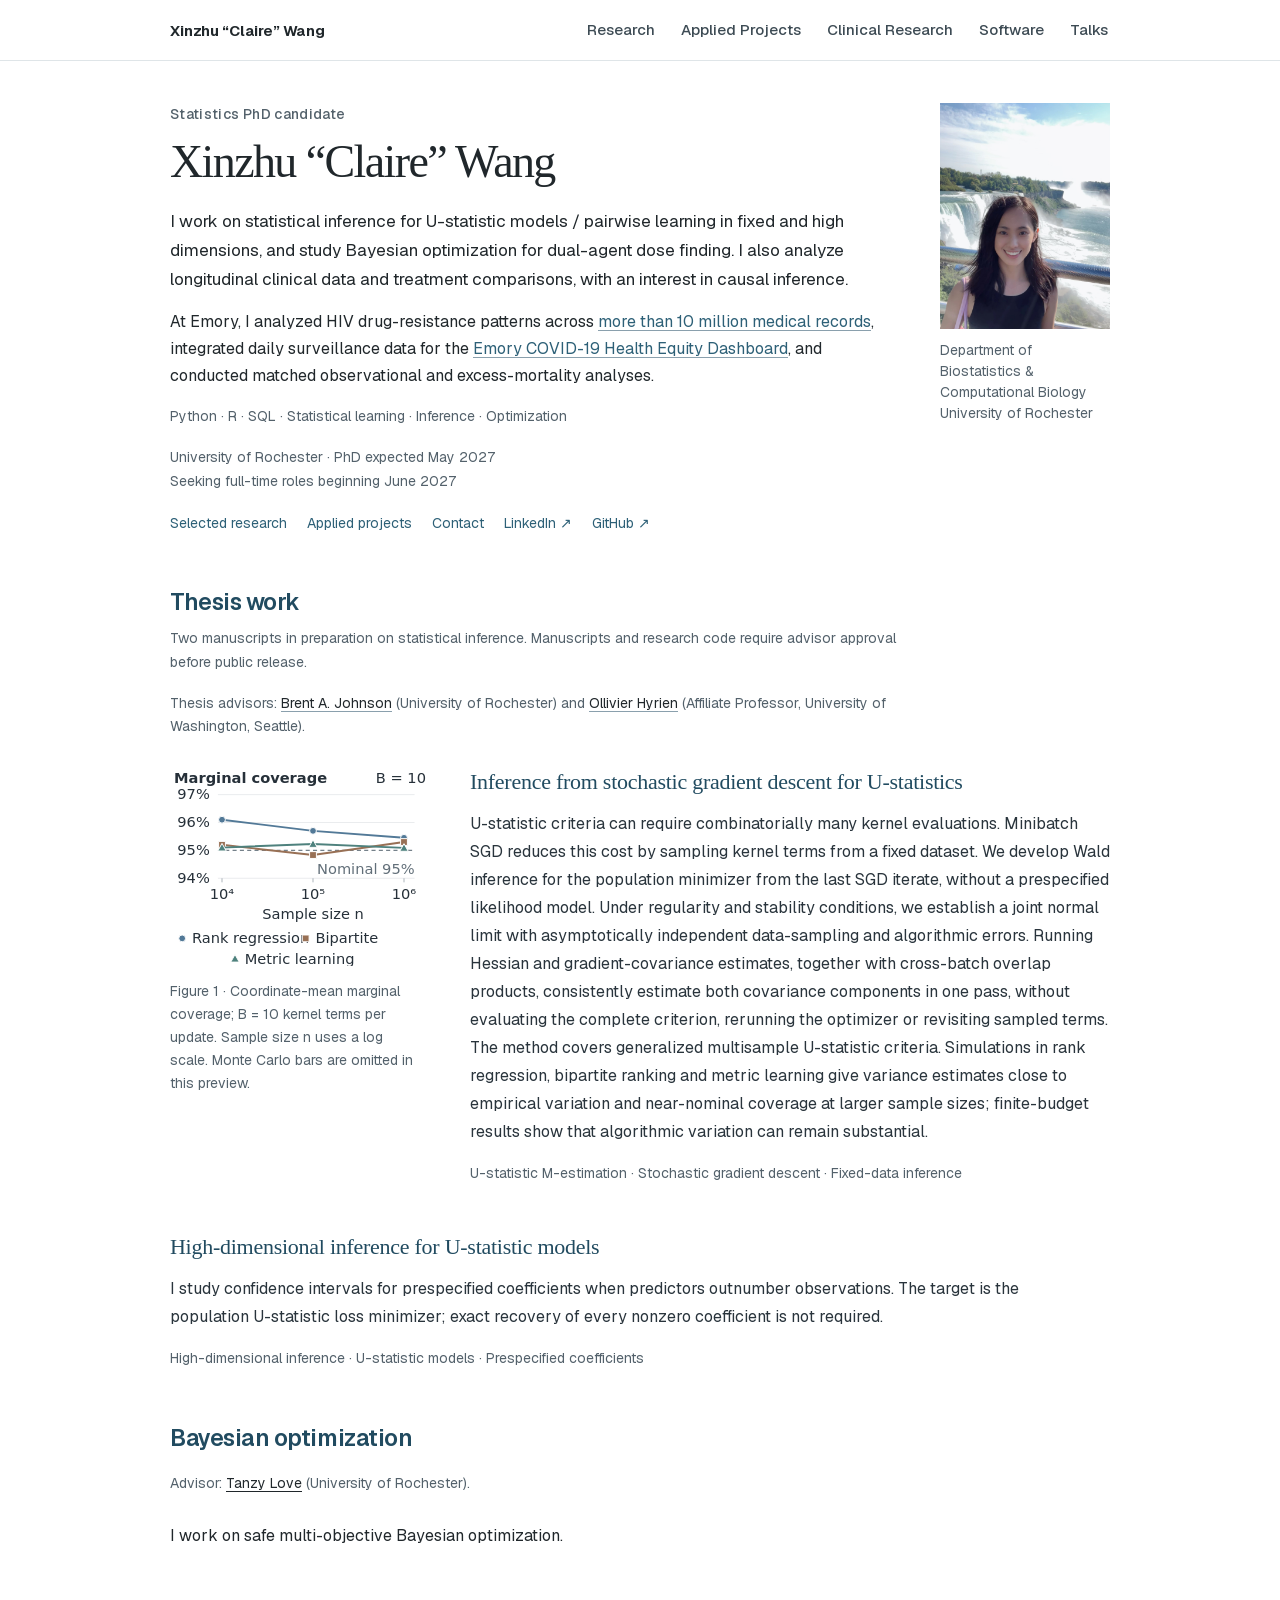
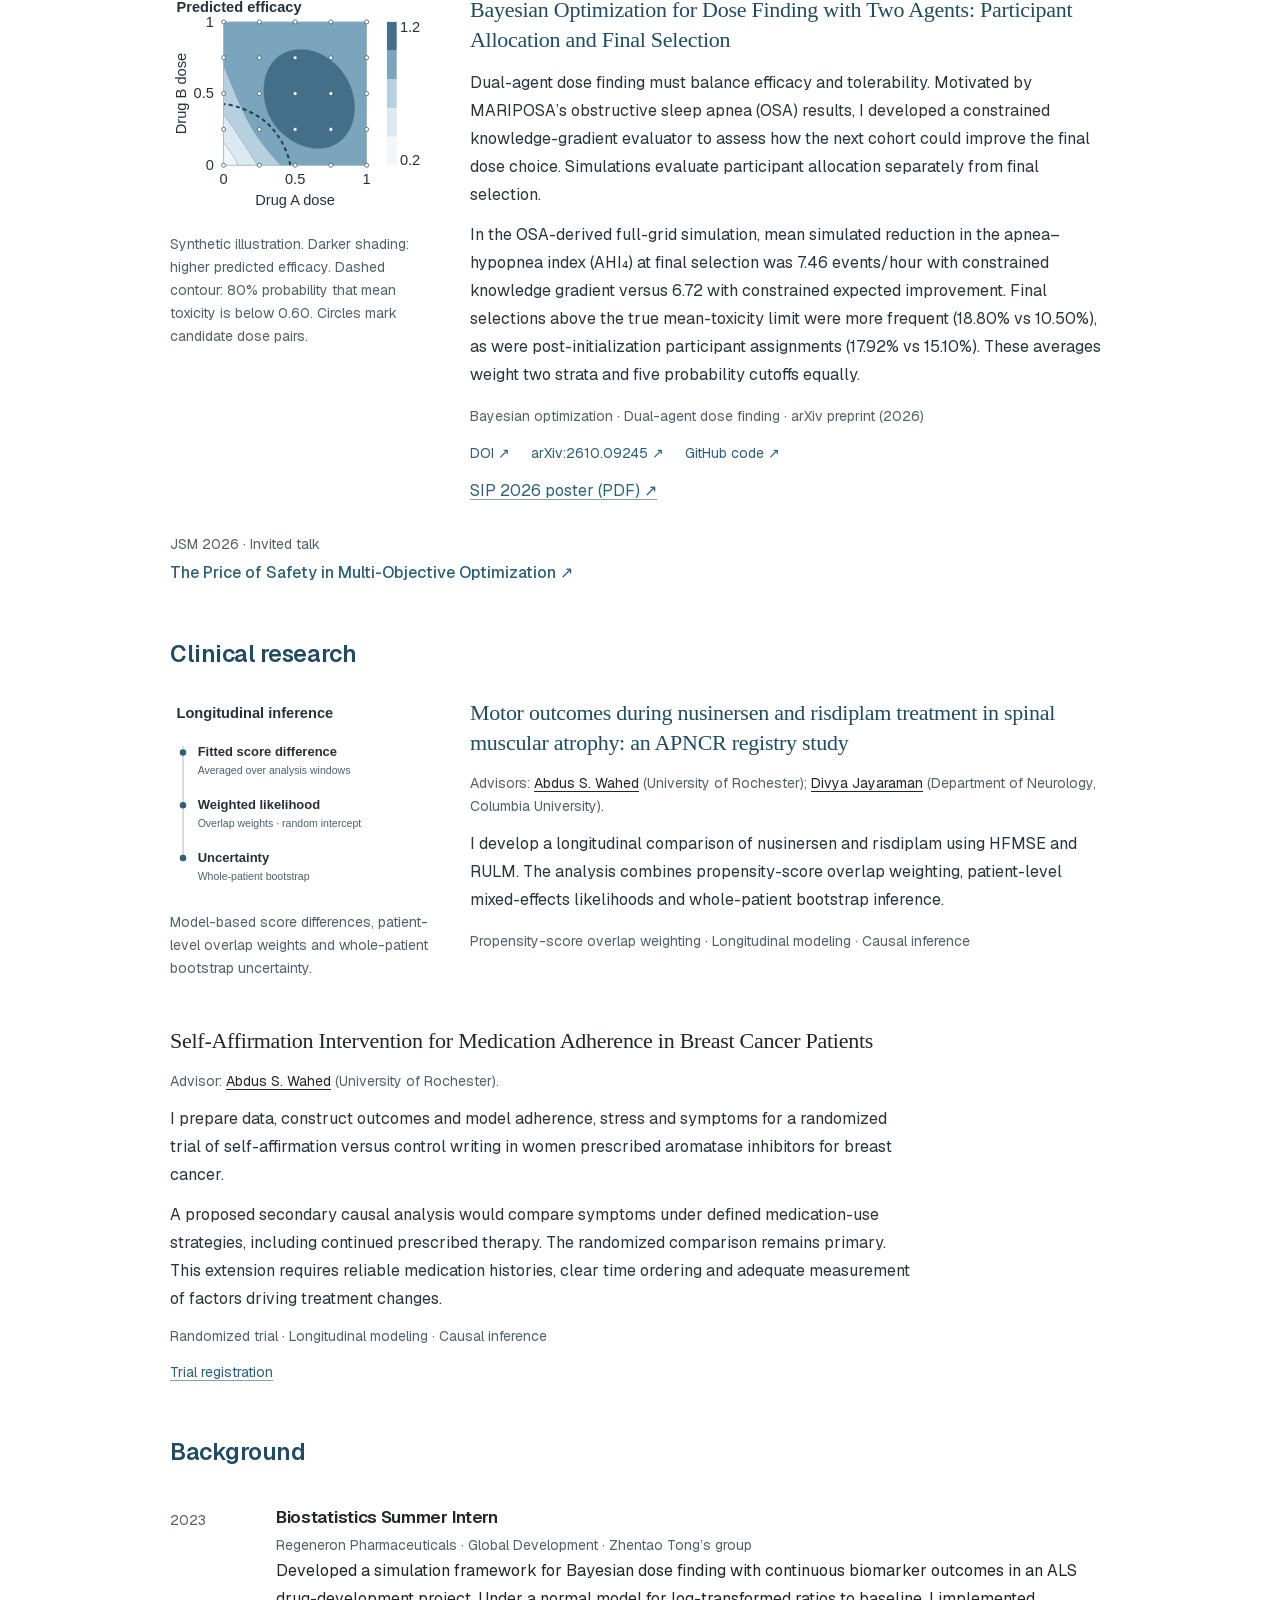
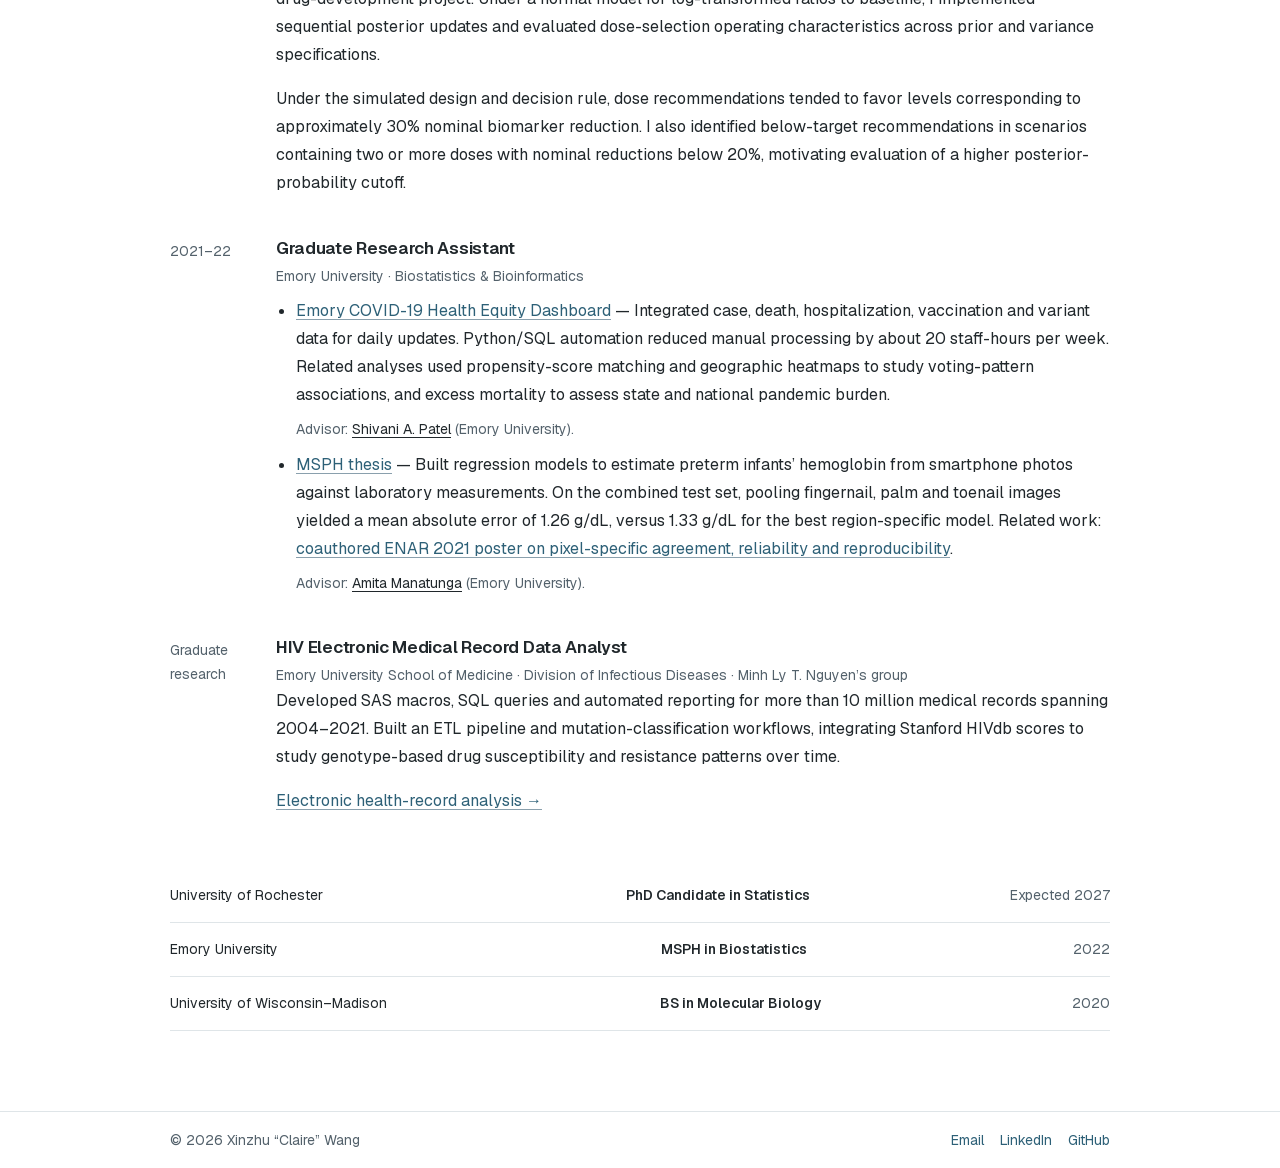
==== commit 5ebc5504: "Update high-dimensional findings and research figure layout" ====
--- a/index.html
+++ b/index.html
@@ -1,4 +1,4 @@
-<!DOCTYPE html><!-- Generated from claire-wang-portfolio. --><html lang="en"><head><meta charSet="utf-8"/><meta name="viewport" content="width=device-width, initial-scale=1"/><link rel="preload" href="/claire-wang-portrait.jpg?v=20260930" as="image"/><link rel="stylesheet" href="/_next/static/css/index.CleUNQ1E.css" data-rsc-css-href="/_next/static/css/index.CleUNQ1E.css" data-precedence="vite-rsc/importer-resources"/><link rel="modulepreload" fetchPriority="low" href="/_next/static/chunks/index-BdGzR8lv.js"/><script src="/_next/static/chunks/rolldown-runtime-C60lm6uB.js" type="module" async=""></script><script src="/_next/static/chunks/framework-BgSIrAUN.js" type="module" async=""></script><link rel="modulepreload" href="/_next/static/chunks/layout-segment-context-CLjcvvdc.js" crossorigin=""/><title>Xinzhu Claire Wang | Statistics PhD Candidate at the University of Rochester</title><meta name="description" content="Xinzhu Claire Wang is a Statistics PhD candidate at the University of Rochester working in statistical inference, machine learning and Bayesian optimization. Available June 2027."/><meta name="keywords" content="statistical learning,computational statistics,uncertainty quantification,stochastic optimization,high-dimensional inference,data science"/><meta name="author" content="Xinzhu Claire Wang"/><link rel="author" href="https://clairexinzhuwang.github.io/"/><meta name="robots" content="index, follow"/><meta name="googlebot" content="index, follow"/><meta property="og:title" content="Xinzhu Claire Wang | Statistics PhD Candidate at the University of Rochester"/><meta property="og:description" content="Xinzhu Claire Wang is a Statistics PhD candidate at the University of Rochester working in statistical inference, machine learning and Bayesian optimization. Available June 2027."/><meta property="og:url" content="https://clairexinzhuwang.github.io"/><meta property="og:site_name" content="Xinzhu Claire Wang"/><meta property="og:type" content="website"/><meta name="twitter:card" content="summary"/><meta name="twitter:title" content="Xinzhu Claire Wang | Statistics PhD Candidate at the University of Rochester"/><meta name="twitter:description" content="Xinzhu Claire Wang is a Statistics PhD candidate at the University of Rochester working in statistical inference, machine learning and Bayesian optimization. Available June 2027."/><link rel="canonical" href="https://clairexinzhuwang.github.io"/><script>Object.assign(((self[Symbol.for("vinext.navigationRuntime")]??={bootstrap:{routeManifest:null},functions:{}}).bootstrap.rsc??={rsc:[]}),{params:{},nav:{"pathname":"/","searchParams":[]}})</script><link rel="modulepreload" href="/_next/static/chunks/index-BdGzR8lv.js" />
+<!DOCTYPE html><!-- Generated from claire-wang-portfolio. --><html lang="en"><head><meta charSet="utf-8"/><meta name="viewport" content="width=device-width, initial-scale=1"/><link rel="preload" href="/claire-wang-portrait.jpg?v=20260930" as="image"/><link rel="stylesheet" href="/_next/static/css/index.BuQTqs3J.css" data-rsc-css-href="/_next/static/css/index.BuQTqs3J.css" data-precedence="vite-rsc/importer-resources"/><link rel="modulepreload" fetchPriority="low" href="/_next/static/chunks/index-DZMAYLoh.js"/><script src="/_next/static/chunks/rolldown-runtime-C60lm6uB.js" type="module" async=""></script><script src="/_next/static/chunks/framework-BgSIrAUN.js" type="module" async=""></script><link rel="modulepreload" href="/_next/static/chunks/layout-segment-context-qIsF_wFu.js" crossorigin=""/><title>Xinzhu Claire Wang | Statistics PhD Candidate at the University of Rochester</title><meta name="description" content="Xinzhu Claire Wang is a Statistics PhD candidate at the University of Rochester working in statistical inference, machine learning and Bayesian optimization. Available June 2027."/><meta name="keywords" content="statistical learning,computational statistics,uncertainty quantification,stochastic optimization,high-dimensional inference,data science"/><meta name="author" content="Xinzhu Claire Wang"/><link rel="author" href="https://clairexinzhuwang.github.io/"/><meta name="robots" content="index, follow"/><meta name="googlebot" content="index, follow"/><meta property="og:title" content="Xinzhu Claire Wang | Statistics PhD Candidate at the University of Rochester"/><meta property="og:description" content="Xinzhu Claire Wang is a Statistics PhD candidate at the University of Rochester working in statistical inference, machine learning and Bayesian optimization. Available June 2027."/><meta property="og:url" content="https://clairexinzhuwang.github.io"/><meta property="og:site_name" content="Xinzhu Claire Wang"/><meta property="og:type" content="website"/><meta name="twitter:card" content="summary"/><meta name="twitter:title" content="Xinzhu Claire Wang | Statistics PhD Candidate at the University of Rochester"/><meta name="twitter:description" content="Xinzhu Claire Wang is a Statistics PhD candidate at the University of Rochester working in statistical inference, machine learning and Bayesian optimization. Available June 2027."/><link rel="canonical" href="https://clairexinzhuwang.github.io"/><script>Object.assign(((self[Symbol.for("vinext.navigationRuntime")]??={bootstrap:{routeManifest:null},functions:{}}).bootstrap.rsc??={rsc:[]}),{params:{},nav:{"pathname":"/","searchParams":[]}})</script><link rel="modulepreload" href="/_next/static/chunks/index-DZMAYLoh.js" />
 <link rel="preload" href="/_next/static/_vinext_fonts/geist-8ac0455e797f/geist-98bbbccb.woff2" as="font" type="font/woff2" crossorigin />
 <link rel="preload" href="/_next/static/_vinext_fonts/geist-mono-00e989178794/geist-mono-013b2f2f.woff2" as="font" type="font/woff2" crossorigin />
 <style data-vinext-fonts>/* cyrillic-ext */
@@ -128,4 +128,4 @@
 
 .__variable_geist_mono_1001rt9 { --font-geist-mono: 'Geist Mono', 'Geist Mono Fallback'; }
 </style>
-</head><body class="__variable_geist_19ysh9d __variable_geist_mono_1001rt9 antialiased"><header class="site-header"><div class="header-inner"><a class="site-name" href="/" aria-label="Xinzhu Claire Wang, home">Xinzhu “Claire” Wang</a><nav class="desktop-nav" aria-label="Primary navigation"><a href="/research">Research</a><a href="/product">Applied Projects</a><a href="/health">Clinical Research</a><a href="/code">Software</a><a href="/talks">Talks</a></nav><details class="mobile-menu"><summary>Menu</summary><nav aria-label="Mobile navigation"><a href="/research">Research</a><a href="/product">Applied Projects</a><a href="/health">Clinical Research</a><a href="/code">Software</a><a href="/talks">Talks</a></nav></details></div></header><main class="page home-page"><script type="application/ld+json">{"@context":"https://schema.org","@type":"Person","@id":"https://clairexinzhuwang.github.io/#person","name":"Xinzhu Claire Wang","alternateName":["Xinzhu Wang","Claire Wang","Xinzhu (Claire) Wang"],"url":"https://clairexinzhuwang.github.io/","image":"https://clairexinzhuwang.github.io/claire-wang-portrait.jpg","email":"mailto:xinzhu_wang@urmc.rochester.edu","jobTitle":"Statistics PhD Candidate","affiliation":{"@type":"CollegeOrUniversity","name":"University of Rochester","url":"https://www.rochester.edu/"},"sameAs":["https://github.com/clairexinzhuwang","https://www.linkedin.com/in/xinzhu-w-961035158/","https://www.urmc.rochester.edu/education/graduate/phd/statistics/faculty-students/our-students"],"knowsAbout":["Statistical inference","Machine learning","Bayesian optimization","Biostatistics"],"subjectOf":[{"@type":"ScholarlyArticle","name":"Bayesian Optimization for Dose Finding with Two Agents: Participant Allocation and Final Selection","identifier":[{"@type":"PropertyValue","propertyID":"DOI","value":"10.48550/arXiv.2610.09245"},{"@type":"PropertyValue","propertyID":"arXiv","value":"2610.09245"}],"url":"https://arxiv.org/abs/2610.09245","sameAs":["https://doi.org/10.48550/arXiv.2610.09245","https://arxiv.org/abs/2610.09245"],"author":{"@id":"https://clairexinzhuwang.github.io/#person"},"datePublished":"2026-10-07","hasPart":{"@type":"SoftwareSourceCode","name":"dose-combination-bo","codeRepository":"https://github.com/clairexinzhuwang/dose-combination-bo","programmingLanguage":"Python"}}]}</script><section class="about" aria-labelledby="name"><div class="about-copy"><p class="eyebrow">Statistics PhD candidate</p><h1 id="name"><strong>Xinzhu “Claire” Wang</strong></h1><p class="lead">I work on statistical inference for U-statistic models / pairwise learning in fixed and high dimensions, and study Bayesian optimization for dual-agent dose finding. I also analyze longitudinal clinical data and treatment comparisons, with an interest in causal inference.</p><p class="hero-evidence">At Emory, I analyzed HIV drug-resistance patterns across <a href="/product#hiv-records">more than 10 million medical records</a>, integrated daily surveillance data for the <a href="/product#data-workflows">Emory COVID-19 Health Equity Dashboard</a>, and conducted matched observational and excess-mortality analyses.</p><p class="hero-skills" aria-label="Research and programming">Python · R · SQL · Statistical learning · Inference · Optimization</p><p class="position">University of Rochester · PhD expected May 2027<br/>Seeking full-time roles beginning June 2027</p><div class="profile-links" aria-label="Primary links"><a href="#research">Selected research</a><a href="/product">Applied projects</a><a href="mailto:xinzhu_wang@urmc.rochester.edu">Contact</a><a href="https://www.linkedin.com/in/xinzhu-w-961035158/" target="_blank" rel="noreferrer">LinkedIn ↗</a><a href="https://github.com/clairexinzhuwang" target="_blank" rel="noreferrer">GitHub ↗</a></div></div><aside class="profile"><img src="/claire-wang-portrait.jpg?v=20260930" alt="Xinzhu Wang (Claire) at Niagara Falls" width="2320" height="3088"/><p>Department of Biostatistics &amp; Computational Biology<br/>University of Rochester</p></aside></section><section class="section" id="research"><div class="section-heading"><div><h2>Thesis work</h2></div><div class="section-note"><p>Two manuscripts in preparation on statistical inference. Manuscripts and research code require advisor approval before public release.</p></div></div><p class="thesis-advisors">Thesis advisors: <a href="https://www.urmc.rochester.edu/biostat/people/faculty/johnson" target="_blank" rel="noreferrer">Brent A. Johnson</a> (University of Rochester)<!-- --> and <a href="https://www.biostat.washington.edu/people/ollivier-hyrien" target="_blank" rel="noreferrer">Ollivier Hyrien</a> (Affiliate Professor, University of Washington, Seattle).</p><div class="home-projects"><article class="home-project"><div class="home-project-copy"><h3><a href="/research/computation-aware-inference">Inference from stochastic gradient descent for U-statistics</a></h3><p data-research-summary="low-dimensional">U-statistic criteria can require combinatorially many kernel evaluations. Minibatch SGD reduces this cost by sampling kernel terms from a fixed dataset. We develop Wald inference for the population minimizer from the last SGD iterate, without a prespecified likelihood model. Under regularity and stability conditions, we establish a joint normal limit with asymptotically independent data-sampling and algorithmic errors. Running Hessian and gradient-covariance estimates, together with cross-batch overlap products, consistently estimate both covariance components in one pass, without evaluating the complete criterion, rerunning the optimizer or revisiting sampled terms. The method covers generalized multisample U-statistic criteria. Simulations in rank regression, bipartite ranking and metric learning give variance estimates close to empirical variation and near-nominal coverage at larger sample sizes; finite-budget results show that algorithmic variation can remain substantial.</p><p class="methods">U-statistic M-estimation · Stochastic gradient descent · Fixed-data inference</p></div><figure class="home-research-figure"><a href="/research/computation-aware-inference#results" aria-label="View study: Figure 1 preview: marginal coverage near the 95% reference across sample sizes for rank regression, bipartite ranking and metric learning."><img src="/research/previews/lowdim-coverage.svg" alt="Figure 1 preview: marginal coverage near the 95% reference across sample sizes for rank regression, bipartite ranking and metric learning." width="320" height="245" loading="lazy"/></a><figcaption>Figure 1 · Coordinate-mean marginal coverage; B = 10 kernel terms per update. Sample size n uses a log scale. Monte Carlo bars are omitted in this preview.</figcaption></figure></article><article class="home-project"><div class="home-project-copy"><h3><a href="/research/high-dimensional-inference">High-Dimensional Pairwise U-Statistic M-Estimation: Support Recovery and Post-Recovery Simultaneous Inference</a></h3><p>I study support recovery and simultaneous inference for the same population coefficients in high-dimensional pairwise U-statistic models. In the registered adaptive-cap simulations, exact recovery was 99.99%; recovery, reportability and simultaneous coverage occurred together in 95.4% of runs (nominal 95%). The theoretical guarantee applies to a fixed cap.</p><p class="methods">Pairwise U-statistic M-estimation · Support recovery · Stochastic gradient descent · High-dimensional simultaneous inference</p></div><figure class="home-research-figure"><a href="/research/high-dimensional-inference#evaluation" aria-label="View study: Adaptive-cap simulation frequencies: 99.99% exact recovery and 95.4% joint success, with all runs counted."><img src="/research/previews/highdim-results.svg" alt="Adaptive-cap simulation frequencies: 99.99% exact recovery and 95.4% joint success, with all runs counted." width="320" height="245" loading="lazy"/></a><figcaption>Adaptive-cap simulations. Joint success requires recovery, a reportable fit and coverage of every nonzero coefficient. These frequencies are separate from the fixed-cap theorem.</figcaption></figure></article></div></section><section class="section" id="bayesian-optimization"><span id="other-work" aria-hidden="true"></span><div class="section-heading"><div><h2>Bayesian optimization</h2></div></div><p class="project-advisors" data-project-advisors="bo">Advisor: <span><a href="https://www.urmc.rochester.edu/biostat/people/faculty/love" target="_blank" rel="noreferrer">Tanzy Love</a> (<!-- -->University of Rochester<!-- -->)</span>.</p><div class="home-projects"><article class="home-status" id="safe-mobo-work"><p>I work on safe multi-objective Bayesian optimization.</p></article><article class="home-project"><div class="home-project-copy"><h3><a href="/research/bayesian-dose-finding">Bayesian Optimization for Dose Finding with Two Agents: Participant Allocation and Final Selection</a></h3><p>Dual-agent dose finding must balance efficacy and tolerability. Motivated by MARIPOSA’s obstructive sleep apnea (OSA) results, I developed a constrained knowledge-gradient evaluator to assess how the next cohort could improve the final dose choice. Simulations evaluate participant allocation separately from final selection.</p><p>In the OSA-derived full-grid simulation, mean simulated reduction in the apnea–hypopnea index (AHI₄) at final selection was 7.46 events/hour with constrained knowledge gradient versus 6.72 with constrained expected improvement. Final selections above the true mean-toxicity limit were more frequent (18.80% vs 10.50%), as were post-initialization participant assignments (17.92% vs 15.10%). These averages weight two strata and five probability cutoffs equally.</p><p class="methods">Bayesian optimization · Dual-agent dose finding · arXiv preprint (2026)</p><div class="inline-links publication-links" aria-label="Dose-finding preprint links"><a href="https://doi.org/10.48550/arXiv.2610.09245" target="_blank" rel="noreferrer">DOI ↗</a><a href="https://arxiv.org/abs/2610.09245" target="_blank" rel="noreferrer">arXiv:<!-- -->2610.09245<!-- --> ↗</a><a href="https://github.com/clairexinzhuwang/dose-combination-bo" target="_blank" rel="noreferrer">GitHub code ↗</a></div><p><a href="/research/SIP2026_Wang_Love.pdf" target="_blank" rel="noreferrer">SIP 2026 poster (PDF) ↗</a></p></div><figure class="home-research-figure"><a href="/research/bayesian-dose-finding#decisions" aria-label="View study: Synthetic dose-finding preview: predicted mean efficacy across two standardized drug doses, with a mean-toxicity probability contour."><img src="/research/previews/dose-contour.svg" alt="Synthetic dose-finding preview: predicted mean efficacy across two standardized drug doses, with a mean-toxicity probability contour." width="320" height="275" loading="lazy"/></a><figcaption>Synthetic illustration. Darker shading: higher predicted efficacy. Dashed contour: 80% probability that mean toxicity is below 0.60. Circles mark candidate dose pairs.</figcaption></figure></article></div><article class="bo-jsm-talk" id="jsm-bo-talk"><span id="price-of-safety" aria-hidden="true"></span><p class="methods">JSM 2026 · Invited talk</p><h3><a href="https://ww2.amstat.org/meetings/jsm/2026/onlineprogram/abstract.cfm?sid=5838&amp;tid=5840" target="_blank" rel="noreferrer">The Price of Safety in Multi-Objective Optimization ↗</a></h3></article></section><section class="section" id="clinical-research"><span id="real-world-evidence" aria-hidden="true"></span><div class="section-heading"><div><h2>Clinical research</h2></div></div><div class="home-projects"><article class="home-project"><div class="home-project-copy"><h3><a href="/research/sma-treatment-comparisons">Motor outcomes during nusinersen and risdiplam treatment in spinal muscular atrophy: an APNCR registry study</a></h3><p class="project-advisors" data-project-advisors="sma">Advisors: <span><a href="https://www.urmc.rochester.edu/biostat/people/faculty/abdus-wahed-phd" target="_blank" rel="noreferrer">Abdus S. Wahed</a> (<!-- -->University of Rochester<!-- -->)</span><span>; <a href="https://www.neurology.columbia.edu/profile/divya-jayaraman-md" target="_blank" rel="noreferrer">Divya Jayaraman</a> (<!-- -->Department of Neurology, Columbia University<!-- -->)</span>.</p><p>I develop a longitudinal comparison of nusinersen and risdiplam using HFMSE and RULM. The analysis combines propensity-score overlap weighting, patient-level mixed-effects likelihoods and whole-patient bootstrap inference.</p><p class="methods">Propensity-score overlap weighting · Longitudinal modeling · Causal inference</p></div><figure class="home-research-figure"><a href="/research/sma-treatment-comparisons#methods" aria-label="View study: Longitudinal comparison: average fitted score differences over baseline patients’ analysis windows, fit an overlap-weighted patient-level likelihood and resample whole patients."><img src="/research/previews/sma-methods.svg" alt="Longitudinal comparison: average fitted score differences over baseline patients’ analysis windows, fit an overlap-weighted patient-level likelihood and resample whole patients." width="320" height="245" loading="lazy"/></a><figcaption>Model-based score differences, patient-level overlap weights and whole-patient bootstrap uncertainty.</figcaption></figure></article><article class="home-text-project" id="breast-cancer-trial"><div><h3>Self-Affirmation Intervention for Medication Adherence in Breast Cancer Patients</h3><p class="project-advisors" data-project-advisors="bct">Advisor: <span><a href="https://www.urmc.rochester.edu/biostat/people/faculty/abdus-wahed-phd" target="_blank" rel="noreferrer">Abdus S. Wahed</a> (<!-- -->University of Rochester<!-- -->)</span>.</p><p>I prepare data, construct outcomes and model adherence, stress and symptoms for a randomized trial of self-affirmation versus control writing in women prescribed aromatase inhibitors for breast cancer.</p><p>A proposed secondary causal analysis would compare symptoms under defined medication-use strategies, including continued prescribed therapy. The randomized comparison remains primary. This extension requires reliable medication histories, clear time ordering and adequate measurement of factors driving treatment changes.</p><p class="methods">Randomized trial · Longitudinal modeling · Causal inference</p></div><p class="home-project-link"><a href="https://clinicaltrials.gov/study/NCT04651452" target="_blank" rel="noreferrer">Trial registration</a></p></article></div></section><section class="section" id="background"><div class="section-heading"><div><h2>Background</h2></div></div><div class="timeline"><article><p class="dates">2023</p><div><h3>Biostatistics Summer Intern</h3><p class="organization">Regeneron Pharmaceuticals · Global Development · Zhentao Tong’s group</p><p>Developed a simulation framework for Bayesian dose finding with continuous biomarker outcomes in an ALS drug-development project. Under a normal model for log-transformed ratios to baseline, I implemented sequential posterior updates and evaluated dose-selection operating characteristics across prior and variance specifications.</p><p>Under the simulated design and decision rule, dose recommendations tended to favor levels corresponding to approximately 30% nominal biomarker reduction. I also identified below-target recommendations in scenarios containing two or more doses with nominal reductions below 20%, motivating evaluation of a higher posterior-probability cutoff.</p></div></article><article><p class="dates">2021–22</p><div><h3>Graduate Research Assistant</h3><p class="organization">Emory University · Biostatistics &amp; Bioinformatics</p><ul class="experience-points"><li><a href="https://covid19.emory.edu/" target="_blank" rel="noreferrer">Emory COVID-19 Health Equity Dashboard</a> — Integrated case, death, hospitalization, vaccination and variant data for daily updates. Python/SQL automation reduced manual processing by about 20 staff-hours per week. Related analyses used propensity-score matching and geographic heatmaps to study voting-pattern associations, and excess mortality to assess state and national pandemic burden.<p class="project-advisors" data-project-advisors="dashboard">Advisor: <span><a href="https://sph.emory.edu/profile/faculty/shivani-patel" target="_blank" rel="noreferrer">Shivani A. Patel</a> (<!-- -->Emory University<!-- -->)</span>.</p></li><li><a href="https://etd.library.emory.edu/downloads/t435gf42q?locale=en" target="_blank" rel="noreferrer">MSPH thesis</a> — Built regression models to estimate preterm infants’ hemoglobin from smartphone photos against laboratory measurements. On the combined test set, pooling fingernail, palm and toenail images yielded a mean absolute error of 1.26 g/dL, versus 1.33 g/dL for the best region-specific model. Related work: <a href="/product#msph-poster">coauthored ENAR 2021 poster on pixel-specific agreement, reliability and reproducibility</a>.<p class="project-advisors" data-project-advisors="msph">Advisor: <span><a href="https://sph.emory.edu/profile/faculty/amita-manatunga" target="_blank" rel="noreferrer">Amita Manatunga</a> (<!-- -->Emory University<!-- -->)</span>.</p></li></ul></div></article><article><p class="dates">Graduate research</p><div><h3>HIV Electronic Medical Record Data Analyst</h3><p class="organization">Emory University School of Medicine · Division of Infectious Diseases · Minh Ly T. Nguyen’s group</p><p>Developed SAS macros, SQL queries and automated reporting for more than 10 million medical records spanning 2004–2021. Built an ETL pipeline and mutation-classification workflows, integrating Stanford HIVdb scores to study genotype-based drug susceptibility and resistance patterns over time.</p><p><a href="/product#hiv-records">Electronic health-record analysis →</a></p></div></article></div><ul class="education-list" aria-label="Education"><li><span>University of Rochester</span><strong>PhD Candidate in Statistics</strong><small>Expected 2027</small></li><li><span>Emory University</span><strong>MSPH in Biostatistics</strong><small>2022</small></li><li><span>University of Wisconsin–Madison</span><strong>BS in Molecular Biology</strong><small>2020</small></li></ul></section></main><footer><div class="footer-inner"><span>© 2026 Xinzhu “Claire” Wang</span><span class="footer-links"><a href="mailto:xinzhu_wang@urmc.rochester.edu">Email</a><a href="https://www.linkedin.com/in/xinzhu-w-961035158/" target="_blank" rel="noreferrer">LinkedIn</a><a href="https://github.com/clairexinzhuwang" target="_blank" rel="noreferrer">GitHub</a></span></div></footer><script type="module" src="/_next/static/chunks/index-BdGzR8lv.js" id="_R_" async=""></script><script>((self[Symbol.for("vinext.navigationRuntime")]??={bootstrap:{routeManifest:null},functions:{}}).bootstrap.rsc??={rsc:[]}).rsc.push("2:I[\"8c0f216c4604\",[],\"Children\",1]\n")</script><script>((self[Symbol.for("vinext.navigationRuntime")]??={bootstrap:{routeManifest:null},functions:{}}).bootstrap.rsc??={rsc:[]}).rsc.push(":HL[\"/_next/static/css/index.CleUNQ1E.css\",\"style\"     ]\n")</script><script>((self[Symbol.for("vinext.navigationRuntime")]??={bootstrap:{routeManifest:null},functions:{}}).bootstrap.rsc??={rsc:[]}).rsc.push("0:{\"__route\":\"route:/\",\"__interceptionContext\":null,\"__layoutIds\":[\"layout:/\"],\"__rootLayout\":\"/\",\"__sourcePage\":\"/page\",\"page:/\":\"$L1\",\"layout:/\":[[[[\"$\",\"link\",\"css:/_next/static/css/index.CleUNQ1E.css\",{\"rel\":\"stylesheet\",\"precedence\":\"vite-rsc/importer-resources\",\"href\":\"/_next/static/css/index.CleUNQ1E.css\",\"data-rsc-css-href\":\"/_next/static/css/index.CleUNQ1E.css\"}],\"$undefined\"],[\"$\",\"html\",null,{\"lang\":\"en\",\"children\":[\"$\",\"body\",null,{\"className\":\"__variable_geist_19ysh9d __variable_geist_mono_1001rt9 antialiased\",\"children\":[[\"$\",\"header\",null,{\"className\":\"site-header\",\"children\":[\"$\",\"div\",null,{\"className\":\"header-inner\",\"children\":[[\"$\",\"a\",null,{\"className\":\"site-name\",\"href\":\"/\",\"aria-label\":\"Xinzhu Claire Wang, home\",\"children\":\"Xinzhu “Claire” Wang\"}],[\"$\",\"nav\",null,{\"className\":\"desktop-nav\",\"aria-label\":\"Primary navigation\",\"children\":[[\"$\",\"a\",\"/research\",{\"href\":\"/research\",\"children\":\"Research\"}],[\"$\",\"a\",\"/product\",{\"href\":\"/product\",\"children\":\"Applied Projects\"}],[\"$\",\"a\",\"/health\",{\"href\":\"/health\",\"children\":\"Clinical Research\"}],[\"$\",\"a\",\"/code\",{\"href\":\"/code\",\"children\":\"Software\"}],[\"$\",\"a\",\"/talks\",{\"href\":\"/talks\",\"children\":\"Talks\"}]]}],[\"$\",\"details\",null,{\"className\":\"mobile-menu\",\"children\":[[\"$\",\"summary\",null,{\"children\":\"Menu\"}],[\"$\",\"nav\",null,{\"aria-label\":\"Mobile navigation\",\"children\":[[\"$\",\"a\",\"/research\",{\"href\":\"/research\",\"children\":\"Research\"}],[\"$\",\"a\",\"/product\",{\"href\":\"/product\",\"children\":\"Applied Projects\"}],[\"$\",\"a\",\"/health\",{\"href\":\"/health\",\"children\":\"Clinical Research\"}],[\"$\",\"a\",\"/code\",{\"href\":\"/code\",\"children\":\"Software\"}],[\"$\",\"a\",\"/talks\",{\"href\":\"/talks\",\"children\":\"Talks\"}]]}]]}]]}]}],[\"$\",\"$L2\",null,{}],[\"$\",\"footer\",null,{\"children\":[\"$\",\"div\",null,{\"className\":\"footer-inner\",\"children\":[[\"$\",\"span\",null,{\"children\":\"© 2026 Xinzhu “Claire” Wang\"}],[\"$\",\"span\",null,{\"className\":\"footer-links\",\"children\":[[\"$\",\"a\",null,{\"href\":\"mailto:xinzhu_wang@urmc.rochester.edu\",\"children\":\"Email\"}],[\"$\",\"a\",null,{\"href\":\"https://www.linkedin.com/in/xinzhu-w-961035158/\",\"target\":\"_blank\",\"rel\":\"noreferrer\",\"children\":\"LinkedIn\"}],[\"$\",\"a\",null,{\"href\":\"https://github.com/clairexinzhuwang\",\"target\":\"_blank\",\"rel\":\"noreferrer\",\"children\":\"GitHub\"}]]}]]}]}]]}]}]],null],\"route:/\":[[[\"$\",\"meta\",null,{\"charSet\":\"utf-8\"}],[[\"$\",\"title\",\"0\",{\"children\":\"Xinzhu Claire Wang | Statistics PhD Candidate at the University of Rochester\"}],[\"$\",\"meta\",\"1\",{\"name\":\"description\",\"content\":\"Xinzhu Claire Wang is a Statistics PhD candidate at the University of Rochester working in statistical inference, machine learning and Bayesian optimization. Available June 2027.\"}],[\"$\",\"meta\",\"2\",{\"name\":\"keywords\",\"content\":\"statistical learning,computational statistics,uncertainty quantification,stochastic optimization,high-dimensional inference,data science\"}],[\"$\",\"meta\",\"3\",{\"name\":\"author\",\"content\":\"Xinzhu Claire Wang\"}],[\"$\",\"link\",\"4\",{\"rel\":\"author\",\"href\":\"https://clairexinzhuwang.github.io/\"}],[\"$\",\"meta\",\"5\",{\"name\":\"robots\",\"content\":\"index, follow\"}],[\"$\",\"meta\",\"6\",{\"name\":\"googlebot\",\"content\":\"index, follow\"}],[\"$\",\"meta\",\"7\",{\"property\":\"og:title\",\"content\":\"Xinzhu Claire Wang | Statistics PhD Candidate at the University of Rochester\"}],[\"$\",\"meta\",\"8\",{\"property\":\"og:description\",\"content\":\"Xinzhu Claire Wang is a Statistics PhD candidate at the University of Rochester working in statistical inference, machine learning and Bayesian optimization. Available June 2027.\"}],[\"$\",\"meta\",\"9\",{\"property\":\"og:url\",\"content\":\"https://clairexinzhuwang.github.io\"}],[\"$\",\"meta\",\"10\",{\"property\":\"og:site_name\",\"content\":\"Xinzhu Claire Wang\"}],[\"$\",\"meta\",\"11\",{\"property\":\"og:type\",\"content\":\"website\"}],[\"$\",\"meta\",\"12\",{\"name\":\"twitter:card\",\"content\":\"summary\"}],[\"$\",\"meta\",\"13\",{\"name\":\"twitter:title\",\"content\":\"Xinzhu Claire Wang | Statistics PhD Candidate at the University of Rochester\"}],[\"$\",\"meta\",\"14\",{\"name\":\"twitter:description\",\"content\":\"Xinzhu Claire Wang is a Statistics PhD candidate at the University of Rochester working in statistical inference, machine learning and Bayesian optimization. Available June 2027.\"}],[\"$\",\"link\",\"15\",{\"rel\":\"canonical\",\"href\":\"https://clairexinzhuwang.github.io\"}]],[[\"$\",\"meta\",\"0\",{\"name\":\"viewport\",\"content\":\"width=device-width, initial-scale=1\"}]]],\"$L3\",null,null],\"__layoutFlags\":{\"layout:/\":\"s\"},\"__artifactCompatibility\":{\"schemaVersion\":1,\"graphVersion\":\"app-route-graph:1177fd80f83fa7b0\",\"deploymentVersion\":\"8379e144-f6eb-474f-819b-121df7811d24\",\"appElementsSchemaVersion\":1,\"rscPayloadSchemaVersion\":1,\"rootBoundaryId\":\"/\",\"renderEpoch\":null},\"__renderObservation\":{\"schemaVersion\":1,\"output\":{\"kind\":\"app-rsc\",\"mountedSlotsFingerprint\":null,\"renderEpoch\":null,\"rootBoundaryId\":\"/\",\"routeId\":\"route:/\"},\"completeness\":\"partial\",\"boundaryOutcome\":{\"kind\":\"unknown\"},\"requestApis\":[{\"kind\":\"connection\",\"status\":\"unknown\"},{\"kind\":\"cookies\",\"status\":\"unknown\"},{\"kind\":\"draftMode\",\"status\":\"unknown\"},{\"kind\":\"headers\",\"status\":\"unknown\"},{\"kind\":\"params\",\"status\":\"unknown\"},{\"kind\":\"searchParams\",\"status\":\"unknown\"}],\"dynamicFetches\":[],\"cacheTags\":[\"/\",\"_N_T_/\",\"_N_T_/index\",\"_N_T_/layout\",\"_N_T_/page\"],\"pathTags\":[\"/\"],\"cacheability\":\"unknown\",\"downgrade\":{\"target\":\"freshRender\",\"reasons\":[{\"code\":\"CP_DOWNGRADE_CACHEABILITY_UNKNOWN\",\"target\":\"freshRender\"},{\"code\":\"CP_DOWNGRADE_INCOMPLETE_OBSERVATION\",\"completeness\":\"partial\",\"target\":\"freshRender\"},{\"code\":\"CP_DOWNGRADE_UNKNOWN_REQUEST_API\",\"requestApi\":\"connection\",\"target\":\"freshRender\"},{\"code\":\"CP_DOWNGRADE_UNKNOWN_REQUEST_API\",\"requestApi\":\"cookies\",\"target\":\"freshRender\"},{\"code\":\"CP_DOWNGRADE_UNKNOWN_REQUEST_API\",\"requestApi\":\"draftMode\",\"target\":\"freshRender\"},{\"code\":\"CP_DOWNGRADE_UNKNOWN_REQUEST_API\",\"requestApi\":\"headers\",\"target\":\"freshRender\"},{\"code\":\"CP_DOWNGRADE_UNKNOWN_REQUEST_API\",\"requestApi\":\"params\",\"target\":\"freshRender\"},{\"code\":\"CP_DOWNGRADE_UNKNOWN_REQUEST_API\",\"requestApi\":\"searchParams\",\"target\":\"freshRender\"}],\"fallback\":{\"kind\":\"breakerFallback\",\"code\":\"CP_PRIVATE_DYNAMIC_DOWNGRADE\",\"mode\":\"renderFresh\",\"scope\":\"affectedOutput\",\"fields\":{\"reasonCodes\":[\"CP_DOWNGRADE_CACHEABILITY_UNKNOWN\",\"CP_DOWNGRADE_INCOMPLETE_OBSERVATION\",\"CP_DOWNGRADE_UNKNOWN_REQUEST_API\",\"CP_DOWNGRADE_UNKNOWN_REQUEST_API\",\"CP_DOWNGRADE_UNKNOWN_REQUEST_API\",\"CP_DOWNGRADE_UNKNOWN_REQUEST_API\",\"CP_DOWNGRADE_UNKNOWN_REQUEST_API\",\"CP_DOWNGRADE_UNKNOWN_REQUEST_API\"],\"target\":\"freshRender\"}},\"isPublicCacheCandidate\":false}}}\n")</script><script>((self[Symbol.for("vinext.navigationRuntime")]??={bootstrap:{routeManifest:null},functions:{}}).bootstrap.rsc??={rsc:[]}).rsc.push("4:I[\"593f344dc510\",[],\"GlobalErrorBoundary\",1]\n")</script><script>((self[Symbol.for("vinext.navigationRuntime")]??={bootstrap:{routeManifest:null},functions:{}}).bootstrap.rsc??={rsc:[]}).rsc.push("5:I[\"0b874ad30386\",[],\"default\",1]\n")</script><script>((self[Symbol.for("vinext.navigationRuntime")]??={bootstrap:{routeManifest:null},functions:{}}).bootstrap.rsc??={rsc:[]}).rsc.push("6:I[\"593f344dc510\",[],\"ErrorBoundary\",1]\n")</script><script>((self[Symbol.for("vinext.navigationRuntime")]??={bootstrap:{routeManifest:null},functions:{}}).bootstrap.rsc??={rsc:[]}).rsc.push("7:I[\"15c18cfaeeff\",[],\"LayoutSegmentProvider\",1]\n")</script><script>((self[Symbol.for("vinext.navigationRuntime")]??={bootstrap:{routeManifest:null},functions:{}}).bootstrap.rsc??={rsc:[]}).rsc.push("8:I[\"8c0f216c4604\",[],\"Slot\",1]\n")</script><script>((self[Symbol.for("vinext.navigationRuntime")]??={bootstrap:{routeManifest:null},functions:{}}).bootstrap.rsc??={rsc:[]}).rsc.push("9:I[\"9276801271d6\",[],\"AppRouterScrollTarget\",1]\n")</script><script>((self[Symbol.for("vinext.navigationRuntime")]??={bootstrap:{routeManifest:null},functions:{}}).bootstrap.rsc??={rsc:[]}).rsc.push("a:I[\"593f344dc510\",[],\"RedirectBoundary\",1]\n")</script><script>((self[Symbol.for("vinext.navigationRuntime")]??={bootstrap:{routeManifest:null},functions:{}}).bootstrap.rsc??={rsc:[]}).rsc.push("3:[\"$\",\"$L4\",null,{\"fallback\":\"$5\",\"children\":[\"$\",\"$L6\",null,{\"fallback\":\"$5\",\"children\":[\"$\",\"$L7\",null,{\"providerId\":\"layout:/\",\"segmentMap\":{\"children\":[]},\"children\":[\"$\",\"$L8\",null,{\"id\":\"layout:/\",\"parallelSlots\":\"$undefined\",\"children\":[\"$\",\"$L9\",null,{\"children\":[\"$\",\"$La\",null,{\"children\":[[\"$\",\"$L7\",null,{\"providerId\":\"page:/\",\"segmentMap\":{\"children\":[\"__PAGE__\"]},\"children\":[\"$\",\"$L8\",null,{\"id\":\"page:/\"}]}],null]}]}]}]}]}]}]\n")</script><script>((self[Symbol.for("vinext.navigationRuntime")]??={bootstrap:{routeManifest:null},functions:{}}).bootstrap.rsc??={rsc:[]}).rsc.push(":HL[\"/claire-wang-portrait.jpg?v=20260930\",\"image\"]\n")</script><script>((self[Symbol.for("vinext.navigationRuntime")]??={bootstrap:{routeManifest:null},functions:{}}).bootstrap.rsc??={rsc:[]}).rsc.push("b:T5ef,")</script><script>((self[Symbol.for("vinext.navigationRuntime")]??={bootstrap:{routeManifest:null},functions:{}}).bootstrap.rsc??={rsc:[]}).rsc.push("{\"@context\":\"https://schema.org\",\"@type\":\"Person\",\"@id\":\"https://clairexinzhuwang.github.io/#person\",\"name\":\"Xinzhu Claire Wang\",\"alternateName\":[\"Xinzhu Wang\",\"Claire Wang\",\"Xinzhu (Claire) Wang\"],\"url\":\"https://clairexinzhuwang.github.io/\",\"image\":\"https://clairexinzhuwang.github.io/claire-wang-portrait.jpg\",\"email\":\"mailto:xinzhu_wang@urmc.rochester.edu\",\"jobTitle\":\"Statistics PhD Candidate\",\"affiliation\":{\"@type\":\"CollegeOrUniversity\",\"name\":\"University of Rochester\",\"url\":\"https://www.rochester.edu/\"},\"sameAs\":[\"https://github.com/clairexinzhuwang\",\"https://www.linkedin.com/in/xinzhu-w-961035158/\",\"https://www.urmc.rochester.edu/education/graduate/phd/statistics/faculty-students/our-students\"],\"knowsAbout\":[\"Statistical inference\",\"Machine learning\",\"Bayesian optimization\",\"Biostatistics\"],\"subjectOf\":[{\"@type\":\"ScholarlyArticle\",\"name\":\"Bayesian Optimization for Dose Finding with Two Agents: Participant Allocation and Final Selection\",\"identifier\":[{\"@type\":\"PropertyValue\",\"propertyID\":\"DOI\",\"value\":\"10.48550/arXiv.2610.09245\"},{\"@type\":\"PropertyValue\",\"propertyID\":\"arXiv\",\"value\":\"2610.09245\"}],\"url\":\"https://arxiv.org/abs/2610.09245\",\"sameAs\":[\"https://doi.org/10.48550/arXiv.2610.09245\",\"https://arxiv.org/abs/2610.09245\"],\"author\":{\"@id\":\"https://clairexinzhuwang.github.io/#person\"},\"datePublished\":\"2026-10-07\",\"hasPart\":{\"@type\":\"SoftwareSourceCode\",\"name\":\"dose-combination-bo\",\"codeRepository\":\"https://github.com/clairexinzhuwang/dose-combination-bo\",\"programmingLanguage\":\"Python\"}}]}")</script><script>((self[Symbol.for("vinext.navigationRuntime")]??={bootstrap:{routeManifest:null},functions:{}}).bootstrap.rsc??={rsc:[]}).rsc.push("1:[\"$\",\"main\",null,{\"className\":\"page home-page\",\"children\":[[\"$\",\"script\",null,{\"type\":\"application/ld+json\",\"dangerouslySetInnerHTML\":{\"__html\":\"$b\"}}],[\"$\",\"section\",null,{\"className\":\"about\",\"aria-labelledby\":\"name\",\"children\":[[\"$\",\"div\",null,{\"className\":\"about-copy\",\"children\":[[\"$\",\"p\",null,{\"className\":\"eyebrow\",\"children\":\"Statistics PhD candidate\"}],[\"$\",\"h1\",null,{\"id\":\"name\",\"children\":[\"$\",\"strong\",null,{\"children\":\"Xinzhu “Claire” Wang\"}]}],[\"$\",\"p\",null,{\"className\":\"lead\",\"children\":\"I work on statistical inference for U-statistic models / pairwise learning in fixed and high dimensions, and study Bayesian optimization for dual-agent dose finding. I also analyze longitudinal clinical data and treatment comparisons, with an interest in causal inference.\"}],[\"$\",\"p\",null,{\"className\":\"hero-evidence\",\"children\":[\"At Emory, I analyzed HIV drug-resistance patterns across \",[\"$\",\"a\",null,{\"href\":\"/product#hiv-records\",\"children\":\"more than 10 million medical records\"}],\", integrated daily surveillance data for the \",[\"$\",\"a\",null,{\"href\":\"/product#data-workflows\",\"children\":\"Emory COVID-19 Health Equity Dashboard\"}],\", and conducted matched observational and excess-mortality analyses.\"]}],[\"$\",\"p\",null,{\"className\":\"hero-skills\",\"aria-label\":\"Research and programming\",\"children\":\"Python · R · SQL · Statistical learning · Inference · Optimization\"}],[\"$\",\"p\",null,{\"className\":\"position\",\"children\":[\"University of Rochester · PhD expected May 2027\",[\"$\",\"br\",null,{}],\"Seeking full-time roles beginning June 2027\"]}],[\"$\",\"div\",null,{\"className\":\"profile-links\",\"aria-label\":\"Primary links\",\"children\":[[\"$\",\"a\",null,{\"href\":\"#research\",\"children\":\"Selected research\"}],[\"$\",\"a\",null,{\"href\":\"/product\",\"children\":\"Applied projects\"}],[\"$\",\"a\",null,{\"href\":\"mailto:xinzhu_wang@urmc.rochester.edu\",\"children\":\"Contact\"}],[\"$\",\"a\",null,{\"href\":\"https://www.linkedin.com/in/xinzhu-w-961035158/\",\"target\":\"_blank\",\"rel\":\"noreferrer\",\"children\":\"LinkedIn ↗\"}],[\"$\",\"a\",null,{\"href\":\"https://github.com/clairexinzhuwang\",\"target\":\"_blank\",\"rel\":\"noreferrer\",\"children\":\"GitHub ↗\"}]]}]]}],[\"$\",\"aside\",null,{\"className\":\"profile\",\"children\":[[\"$\",\"img\",null,{\"src\":\"/claire-wang-portrait.jpg?v=20260930\",\"alt\":\"Xinzhu Wang (Claire) at Niagara Falls\",\"width\":\"2320\",\"height\":\"3088\"}],\"$Lc\"]}]]}],\"$Ld\",\"$Le\",\"$Lf\",\"$L10\"]}]\n")</script><script>((self[Symbol.for("vinext.navigationRuntime")]??={bootstrap:{routeManifest:null},functions:{}}).bootstrap.rsc??={rsc:[]}).rsc.push("c:[\"$\",\"p\",null,{\"children\":[\"Department of Biostatistics \u0026 Computational Biology\",[\"$\",\"br\",null,{}],\"University of Rochester\"]}]\n")</script><script>((self[Symbol.for("vinext.navigationRuntime")]??={bootstrap:{routeManifest:null},functions:{}}).bootstrap.rsc??={rsc:[]}).rsc.push("d:[\"$\",\"section\",null,{\"className\":\"section\",\"id\":\"research\",\"children\":[[\"$\",\"div\",null,{\"className\":\"section-heading\",\"children\":[[\"$\",\"div\",null,{\"children\":[null,[\"$\",\"h2\",null,{\"children\":\"Thesis work\"}]]}],[\"$\",\"div\",null,{\"className\":\"section-note\",\"children\":[\"$\",\"p\",null,{\"children\":\"Two manuscripts in preparation on statistical inference. Manuscripts and research code require advisor approval before public release.\"}]}]]}],[\"$\",\"p\",null,{\"className\":\"thesis-advisors\",\"children\":[\"Thesis advisors: \",[\"$\",\"a\",null,{\"href\":\"https://www.urmc.rochester.edu/biostat/people/faculty/johnson\",\"target\":\"_blank\",\"rel\":\"noreferrer\",\"children\":\"Brent A. Johnson\"}],\" (University of Rochester)\",\" and \",[\"$\",\"a\",null,{\"href\":\"https://www.biostat.washington.edu/people/ollivier-hyrien\",\"target\":\"_blank\",\"rel\":\"noreferrer\",\"children\":\"Ollivier Hyrien\"}],\" (Affiliate Professor, University of Washington, Seattle).\"]}],[\"$\",\"div\",null,{\"className\":\"home-projects\",\"children\":[[\"$\",\"article\",null,{\"className\":\"home-project\",\"children\":[[\"$\",\"div\",null,{\"className\":\"home-project-copy\",\"children\":[[\"$\",\"h3\",null,{\"children\":[\"$\",\"a\",null,{\"href\":\"/research/computation-aware-inference\",\"children\":\"Inference from stochastic gradient descent for U-statistics\"}]}],[\"$\",\"p\",null,{\"data-research-summary\":\"low-dimensional\",\"children\":\"U-statistic criteria can require combinatorially many kernel evaluations. Minibatch SGD reduces this cost by sampling kernel terms from a fixed dataset. We develop Wald inference for the population minimizer from the last SGD iterate, without a prespecified likelihood model. Under regularity and stability conditions, we establish a joint normal limit with asymptotically independent data-sampling and algorithmic errors. Running Hessian and gradient-covariance estimates, together with cross-batch overlap products, consistently estimate both covariance components in one pass, without evaluating the complete criterion, rerunning the optimizer or revisiting sampled terms. The method covers generalized multisample U-statistic criteria. Simulations in rank regression, bipartite ranking and metric learning give variance estimates close to empirical variation and near-nominal coverage at larger sample sizes; finite-budget results show that algorithmic variation can remain substantial.\"}],[\"$\",\"p\",null,{\"className\":\"methods\",\"children\":\"U-statistic M-estimation · Stochastic gradient descent · Fixed-data inference\"}]]}],[\"$\",\"figure\",null,{\"className\":\"home-research-figure\",\"children\":[[\"$\",\"a\",null,{\"href\":\"/research/computation-aware-inference#results\",\"aria-label\":\"View study: Figure 1 preview: marginal coverage near the 95% reference across sample sizes for rank regression, bipartite ranking and metric learning.\",\"children\":[\"$\",\"img\",null,{\"src\":\"/research/previews/lowdim-coverage.svg\",\"alt\":\"Figure 1 preview: marginal coverage near the 95% reference across sample sizes for rank regression, bipartite ranking and metric learning.\",\"width\":\"320\",\"height\":245,\"loading\":\"lazy\"}]}],[\"$\",\"figcaption\",null,{\"children\":\"Figure 1 · Coordinate-mean marginal coverage; B = 10 kernel terms per update. Sample size n uses a log scale. Monte Carlo bars are omitted in this preview.\"}]]}]]}],[\"$\",\"article\",null,{\"className\":\"home-project\",\"children\":[[\"$\",\"div\",null,{\"className\":\"home-project-copy\",\"children\":[[\"$\",\"h3\",null,{\"children\":[\"$\",\"a\",null,{\"href\":\"/research/high-dimensional-inference\",\"children\":\"High-Dimensional Pairwise U-Statistic M-Estimation: Support Recovery and Post-Recovery Simultaneous Inference\"}]}],[\"$\",\"p\",null,{\"children\":\"I study support recovery and simultaneous inference for the same population coefficients in high-dimensional pairwise U-statistic models. In the registered adaptive-cap simulations, exact recovery was 99.99%; recovery, reportability and simultaneous coverage occurred together in 95.4% of runs (nominal 95%). The theoretical guarantee applies to a fixed cap.\"}],\"$L11\"]}],\"$L12\"]}]]}]]}]\n")</script><script>((self[Symbol.for("vinext.navigationRuntime")]??={bootstrap:{routeManifest:null},functions:{}}).bootstrap.rsc??={rsc:[]}).rsc.push("e:[\"$\",\"section\",null,{\"className\":\"section\",\"id\":\"bayesian-optimization\",\"children\":[[\"$\",\"span\",null,{\"id\":\"other-work\",\"aria-hidden\":\"true\"}],[\"$\",\"div\",null,{\"className\":\"section-heading\",\"children\":[[\"$\",\"div\",null,{\"children\":[null,[\"$\",\"h2\",null,{\"children\":\"Bayesian optimization\"}]]}],null]}],[\"$\",\"p\",null,{\"className\":\"project-advisors\",\"data-project-advisors\":\"bo\",\"children\":[\"Advisor: \",[[\"$\",\"span\",\"https://www.urmc.rochester.edu/biostat/people/faculty/love\",{\"children\":[\"\",[\"$\",\"a\",null,{\"href\":\"https://www.urmc.rochester.edu/biostat/people/faculty/love\",\"target\":\"_blank\",\"rel\":\"noreferrer\",\"children\":\"Tanzy Love\"}],\" (\",\"University of Rochester\",\")\"]}]],\".\"]}],[\"$\",\"div\",null,{\"className\":\"home-projects\",\"children\":[[\"$\",\"article\",null,{\"className\":\"home-status\",\"id\":\"safe-mobo-work\",\"children\":[\"$\",\"p\",null,{\"children\":\"I work on safe multi-objective Bayesian optimization.\"}]}],[\"$\",\"article\",null,{\"className\":\"home-project\",\"children\":[[\"$\",\"div\",null,{\"className\":\"home-project-copy\",\"children\":[[\"$\",\"h3\",null,{\"children\":[\"$\",\"a\",null,{\"href\":\"/research/bayesian-dose-finding\",\"children\":\"Bayesian Optimization for Dose Finding with Two Agents: Participant Allocation and Final Selection\"}]}],[\"$\",\"p\",null,{\"children\":\"Dual-agent dose finding must balance efficacy and tolerability. Motivated by MARIPOSA’s obstructive sleep apnea (OSA) results, I developed a constrained knowledge-gradient evaluator to assess how the next cohort could improve the final dose choice. Simulations evaluate participant allocation separately from final selection.\"}],[\"$\",\"p\",null,{\"children\":\"In the OSA-derived full-grid simulation, mean simulated reduction in the apnea–hypopnea index (AHI₄) at final selection was 7.46 events/hour with constrained knowledge gradient versus 6.72 with constrained expected improvement. Final selections above the true mean-toxicity limit were more frequent (18.80% vs 10.50%), as were post-initialization participant assignments (17.92% vs 15.10%). These averages weight two strata and five probability cutoffs equally.\"}],[\"$\",\"p\",null,{\"className\":\"methods\",\"children\":\"Bayesian optimization · Dual-agent dose finding · arXiv preprint (2026)\"}],[\"$\",\"div\",null,{\"className\":\"inline-links publication-links\",\"aria-label\":\"Dose-finding preprint links\",\"children\":[[\"$\",\"a\",null,{\"href\":\"https://doi.org/10.48550/arXiv.2610.09245\",\"target\":\"_blank\",\"rel\":\"noreferrer\",\"children\":\"DOI ↗\"}],[\"$\",\"a\",null,{\"href\":\"https://arxiv.org/abs/2610.09245\",\"target\":\"_blank\",\"rel\":\"noreferrer\",\"children\":[\"arXiv:\",\"2610.09245\",\" ↗\"]}],[\"$\",\"a\",null,{\"href\":\"https://github.com/clairexinzhuwang/dose-combination-bo\",\"target\":\"_blank\",\"rel\":\"noreferrer\",\"children\":\"GitHub code ↗\"}],null]}],[\"$\",\"p\",null,{\"children\":[\"$\",\"a\",null,{\"href\":\"/research/SIP2026_Wang_Love.pdf\",\"target\":\"_blank\",\"rel\":\"noreferrer\",\"children\":\"SIP 2026 poster (PDF) ↗\"}]}]]}],[\"$\",\"figure\",null,{\"className\":\"home-research-figure\",\"children\":[[\"$\",\"a\",null,{\"href\":\"/research/bayesian-dose-finding#decisions\",\"aria-label\":\"View study: Synthetic dose-finding preview: predicted mean efficacy across two standardized drug doses, with a mean-toxicity probability contour.\",\"children\":[\"$\",\"img\",null,{\"src\":\"/research/previews/dose-contour.svg\",\"alt\":\"Synthetic dose-finding preview: predicted mean efficacy across two standardized drug doses, with a mean-toxicity probability contour.\",\"width\":\"320\",\"height\":275,\"loading\":\"lazy\"}]}],[\"$\",\"figcaption\",null,{\"children\":\"Synthetic illustration. Darker shading: higher predicted efficacy. Dashed contour: 80% probability that mean toxicity is below 0.60. Circles mark candidate dose pairs.\"}]]}]]}]]}],[\"$\",\"article\",null,{\"className\":\"bo-jsm-talk\",\"id\":\"jsm-bo-talk\",\"children\":[[\"$\",\"span\",null,{\"id\":\"price-of-safety\",\"aria-hidden\":\"true\"}],[\"$\",\"p\",null,{\"className\":\"methods\",\"children\":\"JSM 2026 · Invited talk\"}],[\"$\",\"h3\",null,{\"children\":[\"$\",\"a\",null,{\"href\":\"https://ww2.amstat.org/meetings/jsm/2026/onlineprogram/abstract.cfm?sid=5838\u0026tid=5840\",\"target\":\"_blank\",\"rel\":\"noreferrer\",\"children\":\"The Price of Safety in Multi-Objective Optimization ↗\"}]}]]}]]}]\n")</script><script>((self[Symbol.for("vinext.navigationRuntime")]??={bootstrap:{routeManifest:null},functions:{}}).bootstrap.rsc??={rsc:[]}).rsc.push("f:[\"$\",\"section\",null,{\"className\":\"section\",\"id\":\"clinical-research\",\"children\":[[\"$\",\"span\",null,{\"id\":\"real-world-evidence\",\"aria-hidden\":\"true\"}],[\"$\",\"div\",null,{\"className\":\"section-heading\",\"children\":[[\"$\",\"div\",null,{\"children\":[null,[\"$\",\"h2\",null,{\"children\":\"Clinical research\"}]]}],null]}],[\"$\",\"div\",null,{\"className\":\"home-projects\",\"children\":[[\"$\",\"article\",null,{\"className\":\"home-project\",\"children\":[[\"$\",\"div\",null,{\"className\":\"home-project-copy\",\"children\":[[\"$\",\"h3\",null,{\"children\":[\"$\",\"a\",null,{\"href\":\"/research/sma-treatment-comparisons\",\"children\":\"Motor outcomes during nusinersen and risdiplam treatment in spinal muscular atrophy: an APNCR registry study\"}]}],[\"$\",\"p\",null,{\"className\":\"project-advisors\",\"data-project-advisors\":\"sma\",\"children\":[\"Advisors: \",[[\"$\",\"span\",\"https://www.urmc.rochester.edu/biostat/people/faculty/abdus-wahed-phd\",{\"children\":[\"\",[\"$\",\"a\",null,{\"href\":\"https://www.urmc.rochester.edu/biostat/people/faculty/abdus-wahed-phd\",\"target\":\"_blank\",\"rel\":\"noreferrer\",\"children\":\"Abdus S. Wahed\"}],\" (\",\"University of Rochester\",\")\"]}],[\"$\",\"span\",\"https://www.neurology.columbia.edu/profile/divya-jayaraman-md\",{\"children\":[\"; \",[\"$\",\"a\",null,{\"href\":\"https://www.neurology.columbia.edu/profile/divya-jayaraman-md\",\"target\":\"_blank\",\"rel\":\"noreferrer\",\"children\":\"Divya Jayaraman\"}],\" (\",\"Department of Neurology, Columbia University\",\")\"]}]],\".\"]}],[\"$\",\"p\",null,{\"children\":\"I develop a longitudinal comparison of nusinersen and risdiplam using HFMSE and RULM. The analysis combines propensity-score overlap weighting, patient-level mixed-effects likelihoods and whole-patient bootstrap inference.\"}],[\"$\",\"p\",null,{\"className\":\"methods\",\"children\":\"Propensity-score overlap weighting · Longitudinal modeling · Causal inference\"}]]}],[\"$\",\"figure\",null,{\"className\":\"home-research-figure\",\"children\":[[\"$\",\"a\",null,{\"href\":\"/research/sma-treatment-comparisons#methods\",\"aria-label\":\"View study: Longitudinal comparison: average fitted score differences over baseline patients’ analysis windows, fit an overlap-weighted patient-level likelihood and resample whole patients.\",\"children\":[\"$\",\"img\",null,{\"src\":\"/research/previews/sma-methods.svg\",\"alt\":\"Longitudinal comparison: average fitted score differences over baseline patients’ analysis windows, fit an overlap-weighted patient-level likelihood and resample whole patients.\",\"width\":\"320\",\"height\":245,\"loading\":\"lazy\"}]}],[\"$\",\"figcaption\",null,{\"children\":\"Model-based score differences, patient-level overlap weights and whole-patient bootstrap uncertainty.\"}]]}]]}],[\"$\",\"article\",null,{\"className\":\"home-text-project\",\"id\":\"breast-cancer-trial\",\"children\":[[\"$\",\"div\",null,{\"children\":[[\"$\",\"h3\",null,{\"children\":\"Self-Affirmation Intervention for Medication Adherence in Breast Cancer Patients\"}],[\"$\",\"p\",null,{\"className\":\"project-advisors\",\"data-project-advisors\":\"bct\",\"children\":[\"Advisor: \",[[\"$\",\"span\",\"https://www.urmc.rochester.edu/biostat/people/faculty/abdus-wahed-phd\",{\"children\":[\"\",[\"$\",\"a\",null,{\"href\":\"https://www.urmc.rochester.edu/biostat/people/faculty/abdus-wahed-phd\",\"target\":\"_blank\",\"rel\":\"noreferrer\",\"children\":\"Abdus S. Wahed\"}],\" (\",\"University of Rochester\",\")\"]}]],\".\"]}],[\"$\",\"p\",null,{\"children\":\"I prepare data, construct outcomes and model adherence, stress and symptoms for a randomized trial of self-affirmation versus control writing in women prescribed aromatase inhibitors for breast cancer.\"}],[\"$\",\"p\",null,{\"children\":\"A proposed secondary causal analysis would compare symptoms under defined medication-use strategies, including continued prescribed therapy. The randomized comparison remains primary. This extension requires reliable medication histories, clear time ordering and adequate measurement of factors driving treatment changes.\"}],[\"$\",\"p\",null,{\"className\":\"methods\",\"children\":\"Randomized trial · Longitudinal modeling · Causal inference\"}]]}],\"$L13\"]}]]}]]}]\n")</script><script>((self[Symbol.for("vinext.navigationRuntime")]??={bootstrap:{routeManifest:null},functions:{}}).bootstrap.rsc??={rsc:[]}).rsc.push("10:[\"$\",\"section\",null,{\"className\":\"section\",\"id\":\"background\",\"children\":[[\"$\",\"div\",null,{\"className\":\"section-heading\",\"children\":[[\"$\",\"div\",null,{\"children\":[null,[\"$\",\"h2\",null,{\"children\":\"Background\"}]]}],null]}],[\"$\",\"div\",null,{\"className\":\"timeline\",\"children\":[[\"$\",\"article\",null,{\"children\":[[\"$\",\"p\",null,{\"className\":\"dates\",\"children\":\"2023\"}],[\"$\",\"div\",null,{\"children\":[[\"$\",\"h3\",null,{\"children\":\"Biostatistics Summer Intern\"}],[\"$\",\"p\",null,{\"className\":\"organization\",\"children\":\"Regeneron Pharmaceuticals · Global Development · Zhentao Tong’s group\"}],[\"$\",\"p\",null,{\"children\":\"Developed a simulation framework for Bayesian dose finding with continuous biomarker outcomes in an ALS drug-development project. Under a normal model for log-transformed ratios to baseline, I implemented sequential posterior updates and evaluated dose-selection operating characteristics across prior and variance specifications.\"}],[\"$\",\"p\",null,{\"children\":\"Under the simulated design and decision rule, dose recommendations tended to favor levels corresponding to approximately 30% nominal biomarker reduction. I also identified below-target recommendations in scenarios containing two or more doses with nominal reductions below 20%, motivating evaluation of a higher posterior-probability cutoff.\"}]]}]]}],[\"$\",\"article\",null,{\"children\":[[\"$\",\"p\",null,{\"className\":\"dates\",\"children\":\"2021–22\"}],[\"$\",\"div\",null,{\"children\":[[\"$\",\"h3\",null,{\"children\":\"Graduate Research Assistant\"}],[\"$\",\"p\",null,{\"className\":\"organization\",\"children\":\"Emory University · Biostatistics \u0026 Bioinformatics\"}],[\"$\",\"ul\",null,{\"className\":\"experience-points\",\"children\":[[\"$\",\"li\",null,{\"children\":[[\"$\",\"a\",null,{\"href\":\"https://covid19.emory.edu/\",\"target\":\"_blank\",\"rel\":\"noreferrer\",\"children\":\"Emory COVID-19 Health Equity Dashboard\"}],\" — Integrated case, death, hospitalization, vaccination and variant data for daily updates. Python/SQL automation reduced manual processing by about 20 staff-hours per week. Related analyses used propensity-score matching and geographic heatmaps to study voting-pattern associations, and excess mortality to assess state and national pandemic burden.\",[\"$\",\"p\",null,{\"className\":\"project-advisors\",\"data-project-advisors\":\"dashboard\",\"children\":[\"Advisor: \",[[\"$\",\"span\",\"https://sph.emory.edu/profile/faculty/shivani-patel\",{\"children\":[\"\",[\"$\",\"a\",null,{\"href\":\"https://sph.emory.edu/profile/faculty/shivani-patel\",\"target\":\"_blank\",\"rel\":\"noreferrer\",\"children\":\"Shivani A. Patel\"}],\" (\",\"Emory University\",\")\"]}]],\".\"]}]]}],[\"$\",\"li\",null,{\"children\":[[\"$\",\"a\",null,{\"href\":\"https://etd.library.emory.edu/downloads/t435gf42q?locale=en\",\"target\":\"_blank\",\"rel\":\"noreferrer\",\"children\":\"MSPH thesis\"}],\" — Built regression models to estimate preterm infants’ hemoglobin from smartphone photos against laboratory measurements. On the combined test set, pooling fingernail, palm and toenail images yielded a mean absolute error of 1.26 g/dL, versus 1.33 g/dL for the best region-specific model. Related work: \",[\"$\",\"a\",null,{\"href\":\"/product#msph-poster\",\"children\":\"coauthored ENAR 2021 poster on pixel-specific agreement, reliability and reproducibility\"}],\".\",[\"$\",\"p\",null,{\"className\":\"project-advisors\",\"data-project-advisors\":\"msph\",\"children\":[\"Advisor: \",[[\"$\",\"span\",\"https://sph.emory.edu/profile/faculty/amita-manatunga\",{\"children\":[\"\",[\"$\",\"a\",null,{\"href\":\"https://sph.emory.edu/profile/faculty/amita-manatunga\",\"target\":\"_blank\",\"rel\":\"noreferrer\",\"children\":\"Amita Manatunga\"}],\" (\",\"Emory University\",\")\"]}]],\".\"]}]]}]]}]]}]]}],[\"$\",\"article\",null,{\"children\":[[\"$\",\"p\",null,{\"className\":\"dates\",\"children\":\"Graduate research\"}],[\"$\",\"div\",null,{\"children\":[[\"$\",\"h3\",null,{\"children\":\"HIV Electronic Medical Record Data Analyst\"}],[\"$\",\"p\",null,{\"className\":\"organization\",\"children\":\"Emory University School of Medicine · Division of Infectious Diseases · Minh Ly T. Nguyen’s group\"}],[\"$\",\"p\",null,{\"children\":\"Developed SAS macros, SQL queries and automated reporting for more than 10 million medical records spanning 2004–2021. Built an ETL pipeline and mutation-classification workflows, integrating Stanford HIVdb scores to study genotype-based drug susceptibility and resistance patterns over time.\"}],\"$L14\"]}]]}]]}],\"$L15\"]}]\n")</script><script>((self[Symbol.for("vinext.navigationRuntime")]??={bootstrap:{routeManifest:null},functions:{}}).bootstrap.rsc??={rsc:[]}).rsc.push("11:[\"$\",\"p\",null,{\"className\":\"methods\",\"children\":\"Pairwise U-statistic M-estimation · Support recovery · Stochastic gradient descent · High-dimensional simultaneous inference\"}]\n")</script><script>((self[Symbol.for("vinext.navigationRuntime")]??={bootstrap:{routeManifest:null},functions:{}}).bootstrap.rsc??={rsc:[]}).rsc.push("12:[\"$\",\"figure\",null,{\"className\":\"home-research-figure\",\"children\":[[\"$\",\"a\",null,{\"href\":\"/research/high-dimensional-inference#evaluation\",\"aria-label\":\"View study: Adaptive-cap simulation frequencies: 99.99% exact recovery and 95.4% joint success, with all runs counted.\",\"children\":[\"$\",\"img\",null,{\"src\":\"/research/previews/highdim-results.svg\",\"alt\":\"Adaptive-cap simulation frequencies: 99.99% exact recovery and 95.4% joint success, with all runs counted.\",\"width\":\"320\",\"height\":245,\"loading\":\"lazy\"}]}],[\"$\",\"figcaption\",null,{\"children\":\"Adaptive-cap simulations. Joint success requires recovery, a reportable fit and coverage of every nonzero coefficient. These frequencies are separate from the fixed-cap theorem.\"}]]}]\n")</script><script>((self[Symbol.for("vinext.navigationRuntime")]??={bootstrap:{routeManifest:null},functions:{}}).bootstrap.rsc??={rsc:[]}).rsc.push("13:[\"$\",\"p\",null,{\"className\":\"home-project-link\",\"children\":[\"$\",\"a\",null,{\"href\":\"https://clinicaltrials.gov/study/NCT04651452\",\"target\":\"_blank\",\"rel\":\"noreferrer\",\"children\":\"Trial registration\"}]}]\n")</script><script>((self[Symbol.for("vinext.navigationRuntime")]??={bootstrap:{routeManifest:null},functions:{}}).bootstrap.rsc??={rsc:[]}).rsc.push("14:[\"$\",\"p\",null,{\"children\":[\"$\",\"a\",null,{\"href\":\"/product#hiv-records\",\"children\":\"Electronic health-record analysis →\"}]}]\n")</script><script>((self[Symbol.for("vinext.navigationRuntime")]??={bootstrap:{routeManifest:null},functions:{}}).bootstrap.rsc??={rsc:[]}).rsc.push("15:[\"$\",\"ul\",null,{\"className\":\"education-list\",\"aria-label\":\"Education\",\"children\":[[\"$\",\"li\",null,{\"children\":[[\"$\",\"span\",null,{\"children\":\"University of Rochester\"}],[\"$\",\"strong\",null,{\"children\":\"PhD Candidate in Statistics\"}],[\"$\",\"small\",null,{\"children\":\"Expected 2027\"}]]}],[\"$\",\"li\",null,{\"children\":[[\"$\",\"span\",null,{\"children\":\"Emory University\"}],[\"$\",\"strong\",null,{\"children\":\"MSPH in Biostatistics\"}],[\"$\",\"small\",null,{\"children\":\"2022\"}]]}],[\"$\",\"li\",null,{\"children\":[[\"$\",\"span\",null,{\"children\":\"University of Wisconsin–Madison\"}],[\"$\",\"strong\",null,{\"children\":\"BS in Molecular Biology\"}],[\"$\",\"small\",null,{\"children\":\"2020\"}]]}]]}]\n")</script><script>Object.assign(((self[Symbol.for("vinext.navigationRuntime")]??={bootstrap:{routeManifest:null},functions:{}}).bootstrap.rsc??={rsc:[]}),{"initialCacheKind":"static"});((self[Symbol.for("vinext.navigationRuntime")]??={bootstrap:{routeManifest:null},functions:{}}).bootstrap.rsc??={rsc:[]}).done=true</script></body></html>+</head><body class="__variable_geist_19ysh9d __variable_geist_mono_1001rt9 antialiased"><header class="site-header"><div class="header-inner"><a class="site-name" href="/" aria-label="Xinzhu Claire Wang, home">Xinzhu “Claire” Wang</a><nav class="desktop-nav" aria-label="Primary navigation"><a href="/research">Research</a><a href="/product">Applied Projects</a><a href="/health">Clinical Research</a><a href="/code">Software</a><a href="/talks">Talks</a></nav><details class="mobile-menu"><summary>Menu</summary><nav aria-label="Mobile navigation"><a href="/research">Research</a><a href="/product">Applied Projects</a><a href="/health">Clinical Research</a><a href="/code">Software</a><a href="/talks">Talks</a></nav></details></div></header><main class="page home-page"><script type="application/ld+json">{"@context":"https://schema.org","@type":"Person","@id":"https://clairexinzhuwang.github.io/#person","name":"Xinzhu Claire Wang","alternateName":["Xinzhu Wang","Claire Wang","Xinzhu (Claire) Wang"],"url":"https://clairexinzhuwang.github.io/","image":"https://clairexinzhuwang.github.io/claire-wang-portrait.jpg","email":"mailto:xinzhu_wang@urmc.rochester.edu","jobTitle":"Statistics PhD Candidate","affiliation":{"@type":"CollegeOrUniversity","name":"University of Rochester","url":"https://www.rochester.edu/"},"sameAs":["https://github.com/clairexinzhuwang","https://www.linkedin.com/in/xinzhu-w-961035158/","https://www.urmc.rochester.edu/education/graduate/phd/statistics/faculty-students/our-students"],"knowsAbout":["Statistical inference","Machine learning","Bayesian optimization","Biostatistics"],"subjectOf":[{"@type":"ScholarlyArticle","name":"Bayesian Optimization for Dose Finding with Two Agents: Participant Allocation and Final Selection","identifier":[{"@type":"PropertyValue","propertyID":"DOI","value":"10.48550/arXiv.2610.09245"},{"@type":"PropertyValue","propertyID":"arXiv","value":"2610.09245"}],"url":"https://arxiv.org/abs/2610.09245","sameAs":["https://doi.org/10.48550/arXiv.2610.09245","https://arxiv.org/abs/2610.09245"],"author":{"@id":"https://clairexinzhuwang.github.io/#person"},"datePublished":"2026-10-07","hasPart":{"@type":"SoftwareSourceCode","name":"dose-combination-bo","codeRepository":"https://github.com/clairexinzhuwang/dose-combination-bo","programmingLanguage":"Python"}}]}</script><section class="about" aria-labelledby="name"><div class="about-copy"><p class="eyebrow">Statistics PhD candidate</p><h1 id="name"><strong>Xinzhu “Claire” Wang</strong></h1><p class="lead">I work on statistical inference for U-statistic models / pairwise learning in fixed and high dimensions, and study Bayesian optimization for dual-agent dose finding. I also analyze longitudinal clinical data and treatment comparisons, with an interest in causal inference.</p><p class="hero-evidence">At Emory, I analyzed HIV drug-resistance patterns across <a href="/product#hiv-records">more than 10 million medical records</a>, integrated daily surveillance data for the <a href="/product#data-workflows">Emory COVID-19 Health Equity Dashboard</a>, and conducted matched observational and excess-mortality analyses.</p><p class="hero-skills" aria-label="Research and programming">Python · R · SQL · Statistical learning · Inference · Optimization</p><p class="position">University of Rochester · PhD expected May 2027<br/>Seeking full-time roles beginning June 2027</p><div class="profile-links" aria-label="Primary links"><a href="#research">Selected research</a><a href="/product">Applied projects</a><a href="mailto:xinzhu_wang@urmc.rochester.edu">Contact</a><a href="https://www.linkedin.com/in/xinzhu-w-961035158/" target="_blank" rel="noreferrer">LinkedIn ↗</a><a href="https://github.com/clairexinzhuwang" target="_blank" rel="noreferrer">GitHub ↗</a></div></div><aside class="profile"><img src="/claire-wang-portrait.jpg?v=20260930" alt="Xinzhu Wang (Claire) at Niagara Falls" width="2320" height="3088"/><p>Department of Biostatistics &amp; Computational Biology<br/>University of Rochester</p></aside></section><section class="section" id="research"><div class="section-heading"><div><h2>Thesis work</h2></div><div class="section-note"><p>Two manuscripts in preparation on statistical inference. Manuscripts and research code require advisor approval before public release.</p></div></div><p class="thesis-advisors">Thesis advisors: <a href="https://www.urmc.rochester.edu/biostat/people/faculty/johnson" target="_blank" rel="noreferrer">Brent A. Johnson</a> (University of Rochester)<!-- --> and <a href="https://www.biostat.washington.edu/people/ollivier-hyrien" target="_blank" rel="noreferrer">Ollivier Hyrien</a> (Affiliate Professor, University of Washington, Seattle).</p><div class="home-projects"><article class="home-project"><div class="home-project-copy"><h3><a href="/research/computation-aware-inference">Inference from stochastic gradient descent for U-statistics</a></h3><p data-research-summary="low-dimensional">U-statistic criteria can require combinatorially many kernel evaluations. Minibatch SGD reduces this cost by sampling kernel terms from a fixed dataset. We develop Wald inference for the population minimizer from the last SGD iterate, without a prespecified likelihood model. Under regularity and stability conditions, we establish a joint normal limit with asymptotically independent data-sampling and algorithmic errors. Running Hessian and gradient-covariance estimates, together with cross-batch overlap products, consistently estimate both covariance components in one pass, without evaluating the complete criterion, rerunning the optimizer or revisiting sampled terms. The method covers generalized multisample U-statistic criteria. Simulations in rank regression, bipartite ranking and metric learning give variance estimates close to empirical variation and near-nominal coverage at larger sample sizes; finite-budget results show that algorithmic variation can remain substantial.</p><p class="methods">U-statistic M-estimation · Stochastic gradient descent · Fixed-data inference</p></div><figure class="home-research-figure"><a href="/research/computation-aware-inference#results" aria-label="View study: Figure 1 preview: marginal coverage near the 95% reference across sample sizes for rank regression, bipartite ranking and metric learning."><img src="/research/previews/lowdim-coverage.svg" alt="Figure 1 preview: marginal coverage near the 95% reference across sample sizes for rank regression, bipartite ranking and metric learning." width="320" height="245" loading="lazy"/></a><figcaption>Figure 1 · Coordinate-mean marginal coverage; B = 10 kernel terms per update. Sample size n uses a log scale. Monte Carlo bars are omitted in this preview.</figcaption></figure></article><article class="home-project is-text-only"><div class="home-project-copy"><h3><a href="/research/high-dimensional-inference">High-dimensional inference for U-statistic models</a></h3><p data-research-summary="high-dimensional">I study confidence intervals for prespecified coefficients when predictors outnumber observations. The target is the population U-statistic loss minimizer; exact recovery of every nonzero coefficient is not required.</p><p class="methods">High-dimensional inference · U-statistic models · Prespecified coefficients</p></div></article></div></section><section class="section" id="bayesian-optimization"><span id="other-work" aria-hidden="true"></span><div class="section-heading"><div><h2>Bayesian optimization</h2></div></div><p class="project-advisors" data-project-advisors="bo">Advisor: <span><a href="https://www.urmc.rochester.edu/biostat/people/faculty/love" target="_blank" rel="noreferrer">Tanzy Love</a> (<!-- -->University of Rochester<!-- -->)</span>.</p><div class="home-projects"><article class="home-status" id="safe-mobo-work"><p>I work on safe multi-objective Bayesian optimization.</p></article><article class="home-project"><div class="home-project-copy"><h3><a href="/research/bayesian-dose-finding">Bayesian Optimization for Dose Finding with Two Agents: Participant Allocation and Final Selection</a></h3><p>Dual-agent dose finding must balance efficacy and tolerability. Motivated by MARIPOSA’s obstructive sleep apnea (OSA) results, I developed a constrained knowledge-gradient evaluator to assess how the next cohort could improve the final dose choice. Simulations evaluate participant allocation separately from final selection.</p><p>In the OSA-derived full-grid simulation, mean simulated reduction in the apnea–hypopnea index (AHI₄) at final selection was 7.46 events/hour with constrained knowledge gradient versus 6.72 with constrained expected improvement. Final selections above the true mean-toxicity limit were more frequent (18.80% vs 10.50%), as were post-initialization participant assignments (17.92% vs 15.10%). These averages weight two strata and five probability cutoffs equally.</p><p class="methods">Bayesian optimization · Dual-agent dose finding · arXiv preprint (2026)</p><div class="inline-links publication-links" aria-label="Dose-finding preprint links"><a href="https://doi.org/10.48550/arXiv.2610.09245" target="_blank" rel="noreferrer">DOI ↗</a><a href="https://arxiv.org/abs/2610.09245" target="_blank" rel="noreferrer">arXiv:<!-- -->2610.09245<!-- --> ↗</a><a href="https://github.com/clairexinzhuwang/dose-combination-bo" target="_blank" rel="noreferrer">GitHub code ↗</a></div><p><a href="/research/SIP2026_Wang_Love.pdf" target="_blank" rel="noreferrer">SIP 2026 poster (PDF) ↗</a></p></div><figure class="home-research-figure"><a href="/research/bayesian-dose-finding#decisions" aria-label="View study: Synthetic dose-finding preview: predicted mean efficacy across two standardized drug doses, with a mean-toxicity probability contour."><img src="/research/previews/dose-contour.svg" alt="Synthetic dose-finding preview: predicted mean efficacy across two standardized drug doses, with a mean-toxicity probability contour." width="320" height="275" loading="lazy"/></a><figcaption>Synthetic illustration. Darker shading: higher predicted efficacy. Dashed contour: 80% probability that mean toxicity is below 0.60. Circles mark candidate dose pairs.</figcaption></figure></article></div><article class="bo-jsm-talk" id="jsm-bo-talk"><span id="price-of-safety" aria-hidden="true"></span><p class="methods">JSM 2026 · Invited talk</p><h3><a href="https://ww2.amstat.org/meetings/jsm/2026/onlineprogram/abstract.cfm?sid=5838&amp;tid=5840" target="_blank" rel="noreferrer">The Price of Safety in Multi-Objective Optimization ↗</a></h3></article></section><section class="section" id="clinical-research"><span id="real-world-evidence" aria-hidden="true"></span><div class="section-heading"><div><h2>Clinical research</h2></div></div><div class="home-projects"><article class="home-project"><div class="home-project-copy"><h3><a href="/research/sma-treatment-comparisons">Motor outcomes during nusinersen and risdiplam treatment in spinal muscular atrophy: an APNCR registry study</a></h3><p class="project-advisors" data-project-advisors="sma">Advisors: <span><a href="https://www.urmc.rochester.edu/biostat/people/faculty/abdus-wahed-phd" target="_blank" rel="noreferrer">Abdus S. Wahed</a> (<!-- -->University of Rochester<!-- -->)</span><span>; <a href="https://www.neurology.columbia.edu/profile/divya-jayaraman-md" target="_blank" rel="noreferrer">Divya Jayaraman</a> (<!-- -->Department of Neurology, Columbia University<!-- -->)</span>.</p><p>I develop a longitudinal comparison of nusinersen and risdiplam using HFMSE and RULM. The analysis combines propensity-score overlap weighting, patient-level mixed-effects likelihoods and whole-patient bootstrap inference.</p><p class="methods">Propensity-score overlap weighting · Longitudinal modeling · Causal inference</p></div><figure class="home-research-figure"><a href="/research/sma-treatment-comparisons#methods" aria-label="View study: Longitudinal comparison: average fitted score differences over baseline patients’ analysis windows, fit an overlap-weighted patient-level likelihood and resample whole patients."><img src="/research/previews/sma-methods.svg" alt="Longitudinal comparison: average fitted score differences over baseline patients’ analysis windows, fit an overlap-weighted patient-level likelihood and resample whole patients." width="320" height="245" loading="lazy"/></a><figcaption>Model-based score differences, patient-level overlap weights and whole-patient bootstrap uncertainty.</figcaption></figure></article><article class="home-text-project" id="breast-cancer-trial"><div><h3>Self-Affirmation Intervention for Medication Adherence in Breast Cancer Patients</h3><p class="project-advisors" data-project-advisors="bct">Advisor: <span><a href="https://www.urmc.rochester.edu/biostat/people/faculty/abdus-wahed-phd" target="_blank" rel="noreferrer">Abdus S. Wahed</a> (<!-- -->University of Rochester<!-- -->)</span>.</p><p>I prepare data, construct outcomes and model adherence, stress and symptoms for a randomized trial of self-affirmation versus control writing in women prescribed aromatase inhibitors for breast cancer.</p><p>A proposed secondary causal analysis would compare symptoms under defined medication-use strategies, including continued prescribed therapy. The randomized comparison remains primary. This extension requires reliable medication histories, clear time ordering and adequate measurement of factors driving treatment changes.</p><p class="methods">Randomized trial · Longitudinal modeling · Causal inference</p></div><p class="home-project-link"><a href="https://clinicaltrials.gov/study/NCT04651452" target="_blank" rel="noreferrer">Trial registration</a></p></article></div></section><section class="section" id="background"><div class="section-heading"><div><h2>Background</h2></div></div><div class="timeline"><article><p class="dates">2023</p><div><h3>Biostatistics Summer Intern</h3><p class="organization">Regeneron Pharmaceuticals · Global Development · Zhentao Tong’s group</p><p>Developed a simulation framework for Bayesian dose finding with continuous biomarker outcomes in an ALS drug-development project. Under a normal model for log-transformed ratios to baseline, I implemented sequential posterior updates and evaluated dose-selection operating characteristics across prior and variance specifications.</p><p>Under the simulated design and decision rule, dose recommendations tended to favor levels corresponding to approximately 30% nominal biomarker reduction. I also identified below-target recommendations in scenarios containing two or more doses with nominal reductions below 20%, motivating evaluation of a higher posterior-probability cutoff.</p></div></article><article><p class="dates">2021–22</p><div><h3>Graduate Research Assistant</h3><p class="organization">Emory University · Biostatistics &amp; Bioinformatics</p><ul class="experience-points"><li><a href="https://covid19.emory.edu/" target="_blank" rel="noreferrer">Emory COVID-19 Health Equity Dashboard</a> — Integrated case, death, hospitalization, vaccination and variant data for daily updates. Python/SQL automation reduced manual processing by about 20 staff-hours per week. Related analyses used propensity-score matching and geographic heatmaps to study voting-pattern associations, and excess mortality to assess state and national pandemic burden.<p class="project-advisors" data-project-advisors="dashboard">Advisor: <span><a href="https://sph.emory.edu/profile/faculty/shivani-patel" target="_blank" rel="noreferrer">Shivani A. Patel</a> (<!-- -->Emory University<!-- -->)</span>.</p></li><li><a href="https://etd.library.emory.edu/downloads/t435gf42q?locale=en" target="_blank" rel="noreferrer">MSPH thesis</a> — Built regression models to estimate preterm infants’ hemoglobin from smartphone photos against laboratory measurements. On the combined test set, pooling fingernail, palm and toenail images yielded a mean absolute error of 1.26 g/dL, versus 1.33 g/dL for the best region-specific model. Related work: <a href="/product#msph-poster">coauthored ENAR 2021 poster on pixel-specific agreement, reliability and reproducibility</a>.<p class="project-advisors" data-project-advisors="msph">Advisor: <span><a href="https://sph.emory.edu/profile/faculty/amita-manatunga" target="_blank" rel="noreferrer">Amita Manatunga</a> (<!-- -->Emory University<!-- -->)</span>.</p></li></ul></div></article><article><p class="dates">Graduate research</p><div><h3>HIV Electronic Medical Record Data Analyst</h3><p class="organization">Emory University School of Medicine · Division of Infectious Diseases · Minh Ly T. Nguyen’s group</p><p>Developed SAS macros, SQL queries and automated reporting for more than 10 million medical records spanning 2004–2021. Built an ETL pipeline and mutation-classification workflows, integrating Stanford HIVdb scores to study genotype-based drug susceptibility and resistance patterns over time.</p><p><a href="/product#hiv-records">Electronic health-record analysis →</a></p></div></article></div><ul class="education-list" aria-label="Education"><li><span>University of Rochester</span><strong>PhD Candidate in Statistics</strong><small>Expected 2027</small></li><li><span>Emory University</span><strong>MSPH in Biostatistics</strong><small>2022</small></li><li><span>University of Wisconsin–Madison</span><strong>BS in Molecular Biology</strong><small>2020</small></li></ul></section></main><footer><div class="footer-inner"><span>© 2026 Xinzhu “Claire” Wang</span><span class="footer-links"><a href="mailto:xinzhu_wang@urmc.rochester.edu">Email</a><a href="https://www.linkedin.com/in/xinzhu-w-961035158/" target="_blank" rel="noreferrer">LinkedIn</a><a href="https://github.com/clairexinzhuwang" target="_blank" rel="noreferrer">GitHub</a></span></div></footer><script type="module" src="/_next/static/chunks/index-DZMAYLoh.js" id="_R_" async=""></script><script>((self[Symbol.for("vinext.navigationRuntime")]??={bootstrap:{routeManifest:null},functions:{}}).bootstrap.rsc??={rsc:[]}).rsc.push("2:I[\"8c0f216c4604\",[],\"Children\",1]\n")</script><script>((self[Symbol.for("vinext.navigationRuntime")]??={bootstrap:{routeManifest:null},functions:{}}).bootstrap.rsc??={rsc:[]}).rsc.push(":HL[\"/_next/static/css/index.BuQTqs3J.css\",\"style\"     ]\n")</script><script>((self[Symbol.for("vinext.navigationRuntime")]??={bootstrap:{routeManifest:null},functions:{}}).bootstrap.rsc??={rsc:[]}).rsc.push("0:{\"__route\":\"route:/\",\"__interceptionContext\":null,\"__layoutIds\":[\"layout:/\"],\"__rootLayout\":\"/\",\"__sourcePage\":\"/page\",\"page:/\":\"$L1\",\"layout:/\":[[[[\"$\",\"link\",\"css:/_next/static/css/index.BuQTqs3J.css\",{\"rel\":\"stylesheet\",\"precedence\":\"vite-rsc/importer-resources\",\"href\":\"/_next/static/css/index.BuQTqs3J.css\",\"data-rsc-css-href\":\"/_next/static/css/index.BuQTqs3J.css\"}],\"$undefined\"],[\"$\",\"html\",null,{\"lang\":\"en\",\"children\":[\"$\",\"body\",null,{\"className\":\"__variable_geist_19ysh9d __variable_geist_mono_1001rt9 antialiased\",\"children\":[[\"$\",\"header\",null,{\"className\":\"site-header\",\"children\":[\"$\",\"div\",null,{\"className\":\"header-inner\",\"children\":[[\"$\",\"a\",null,{\"className\":\"site-name\",\"href\":\"/\",\"aria-label\":\"Xinzhu Claire Wang, home\",\"children\":\"Xinzhu “Claire” Wang\"}],[\"$\",\"nav\",null,{\"className\":\"desktop-nav\",\"aria-label\":\"Primary navigation\",\"children\":[[\"$\",\"a\",\"/research\",{\"href\":\"/research\",\"children\":\"Research\"}],[\"$\",\"a\",\"/product\",{\"href\":\"/product\",\"children\":\"Applied Projects\"}],[\"$\",\"a\",\"/health\",{\"href\":\"/health\",\"children\":\"Clinical Research\"}],[\"$\",\"a\",\"/code\",{\"href\":\"/code\",\"children\":\"Software\"}],[\"$\",\"a\",\"/talks\",{\"href\":\"/talks\",\"children\":\"Talks\"}]]}],[\"$\",\"details\",null,{\"className\":\"mobile-menu\",\"children\":[[\"$\",\"summary\",null,{\"children\":\"Menu\"}],[\"$\",\"nav\",null,{\"aria-label\":\"Mobile navigation\",\"children\":[[\"$\",\"a\",\"/research\",{\"href\":\"/research\",\"children\":\"Research\"}],[\"$\",\"a\",\"/product\",{\"href\":\"/product\",\"children\":\"Applied Projects\"}],[\"$\",\"a\",\"/health\",{\"href\":\"/health\",\"children\":\"Clinical Research\"}],[\"$\",\"a\",\"/code\",{\"href\":\"/code\",\"children\":\"Software\"}],[\"$\",\"a\",\"/talks\",{\"href\":\"/talks\",\"children\":\"Talks\"}]]}]]}]]}]}],[\"$\",\"$L2\",null,{}],[\"$\",\"footer\",null,{\"children\":[\"$\",\"div\",null,{\"className\":\"footer-inner\",\"children\":[[\"$\",\"span\",null,{\"children\":\"© 2026 Xinzhu “Claire” Wang\"}],[\"$\",\"span\",null,{\"className\":\"footer-links\",\"children\":[[\"$\",\"a\",null,{\"href\":\"mailto:xinzhu_wang@urmc.rochester.edu\",\"children\":\"Email\"}],[\"$\",\"a\",null,{\"href\":\"https://www.linkedin.com/in/xinzhu-w-961035158/\",\"target\":\"_blank\",\"rel\":\"noreferrer\",\"children\":\"LinkedIn\"}],[\"$\",\"a\",null,{\"href\":\"https://github.com/clairexinzhuwang\",\"target\":\"_blank\",\"rel\":\"noreferrer\",\"children\":\"GitHub\"}]]}]]}]}]]}]}]],null],\"route:/\":[[[\"$\",\"meta\",null,{\"charSet\":\"utf-8\"}],[[\"$\",\"title\",\"0\",{\"children\":\"Xinzhu Claire Wang | Statistics PhD Candidate at the University of Rochester\"}],[\"$\",\"meta\",\"1\",{\"name\":\"description\",\"content\":\"Xinzhu Claire Wang is a Statistics PhD candidate at the University of Rochester working in statistical inference, machine learning and Bayesian optimization. Available June 2027.\"}],[\"$\",\"meta\",\"2\",{\"name\":\"keywords\",\"content\":\"statistical learning,computational statistics,uncertainty quantification,stochastic optimization,high-dimensional inference,data science\"}],[\"$\",\"meta\",\"3\",{\"name\":\"author\",\"content\":\"Xinzhu Claire Wang\"}],[\"$\",\"link\",\"4\",{\"rel\":\"author\",\"href\":\"https://clairexinzhuwang.github.io/\"}],[\"$\",\"meta\",\"5\",{\"name\":\"robots\",\"content\":\"index, follow\"}],[\"$\",\"meta\",\"6\",{\"name\":\"googlebot\",\"content\":\"index, follow\"}],[\"$\",\"meta\",\"7\",{\"property\":\"og:title\",\"content\":\"Xinzhu Claire Wang | Statistics PhD Candidate at the University of Rochester\"}],[\"$\",\"meta\",\"8\",{\"property\":\"og:description\",\"content\":\"Xinzhu Claire Wang is a Statistics PhD candidate at the University of Rochester working in statistical inference, machine learning and Bayesian optimization. Available June 2027.\"}],[\"$\",\"meta\",\"9\",{\"property\":\"og:url\",\"content\":\"https://clairexinzhuwang.github.io\"}],[\"$\",\"meta\",\"10\",{\"property\":\"og:site_name\",\"content\":\"Xinzhu Claire Wang\"}],[\"$\",\"meta\",\"11\",{\"property\":\"og:type\",\"content\":\"website\"}],[\"$\",\"meta\",\"12\",{\"name\":\"twitter:card\",\"content\":\"summary\"}],[\"$\",\"meta\",\"13\",{\"name\":\"twitter:title\",\"content\":\"Xinzhu Claire Wang | Statistics PhD Candidate at the University of Rochester\"}],[\"$\",\"meta\",\"14\",{\"name\":\"twitter:description\",\"content\":\"Xinzhu Claire Wang is a Statistics PhD candidate at the University of Rochester working in statistical inference, machine learning and Bayesian optimization. Available June 2027.\"}],[\"$\",\"link\",\"15\",{\"rel\":\"canonical\",\"href\":\"https://clairexinzhuwang.github.io\"}]],[[\"$\",\"meta\",\"0\",{\"name\":\"viewport\",\"content\":\"width=device-width, initial-scale=1\"}]]],\"$L3\",null,null],\"__layoutFlags\":{\"layout:/\":\"s\"},\"__artifactCompatibility\":{\"schemaVersion\":1,\"graphVersion\":\"app-route-graph:1177fd80f83fa7b0\",\"deploymentVersion\":\"b8a178ee-3bb0-4e1b-9f79-270a7cc16d6e\",\"appElementsSchemaVersion\":1,\"rscPayloadSchemaVersion\":1,\"rootBoundaryId\":\"/\",\"renderEpoch\":null},\"__renderObservation\":{\"schemaVersion\":1,\"output\":{\"kind\":\"app-rsc\",\"mountedSlotsFingerprint\":null,\"renderEpoch\":null,\"rootBoundaryId\":\"/\",\"routeId\":\"route:/\"},\"completeness\":\"partial\",\"boundaryOutcome\":{\"kind\":\"unknown\"},\"requestApis\":[{\"kind\":\"connection\",\"status\":\"unknown\"},{\"kind\":\"cookies\",\"status\":\"unknown\"},{\"kind\":\"draftMode\",\"status\":\"unknown\"},{\"kind\":\"headers\",\"status\":\"unknown\"},{\"kind\":\"params\",\"status\":\"unknown\"},{\"kind\":\"searchParams\",\"status\":\"unknown\"}],\"dynamicFetches\":[],\"cacheTags\":[\"/\",\"_N_T_/\",\"_N_T_/index\",\"_N_T_/layout\",\"_N_T_/page\"],\"pathTags\":[\"/\"],\"cacheability\":\"unknown\",\"downgrade\":{\"target\":\"freshRender\",\"reasons\":[{\"code\":\"CP_DOWNGRADE_CACHEABILITY_UNKNOWN\",\"target\":\"freshRender\"},{\"code\":\"CP_DOWNGRADE_INCOMPLETE_OBSERVATION\",\"completeness\":\"partial\",\"target\":\"freshRender\"},{\"code\":\"CP_DOWNGRADE_UNKNOWN_REQUEST_API\",\"requestApi\":\"connection\",\"target\":\"freshRender\"},{\"code\":\"CP_DOWNGRADE_UNKNOWN_REQUEST_API\",\"requestApi\":\"cookies\",\"target\":\"freshRender\"},{\"code\":\"CP_DOWNGRADE_UNKNOWN_REQUEST_API\",\"requestApi\":\"draftMode\",\"target\":\"freshRender\"},{\"code\":\"CP_DOWNGRADE_UNKNOWN_REQUEST_API\",\"requestApi\":\"headers\",\"target\":\"freshRender\"},{\"code\":\"CP_DOWNGRADE_UNKNOWN_REQUEST_API\",\"requestApi\":\"params\",\"target\":\"freshRender\"},{\"code\":\"CP_DOWNGRADE_UNKNOWN_REQUEST_API\",\"requestApi\":\"searchParams\",\"target\":\"freshRender\"}],\"fallback\":{\"kind\":\"breakerFallback\",\"code\":\"CP_PRIVATE_DYNAMIC_DOWNGRADE\",\"mode\":\"renderFresh\",\"scope\":\"affectedOutput\",\"fields\":{\"reasonCodes\":[\"CP_DOWNGRADE_CACHEABILITY_UNKNOWN\",\"CP_DOWNGRADE_INCOMPLETE_OBSERVATION\",\"CP_DOWNGRADE_UNKNOWN_REQUEST_API\",\"CP_DOWNGRADE_UNKNOWN_REQUEST_API\",\"CP_DOWNGRADE_UNKNOWN_REQUEST_API\",\"CP_DOWNGRADE_UNKNOWN_REQUEST_API\",\"CP_DOWNGRADE_UNKNOWN_REQUEST_API\",\"CP_DOWNGRADE_UNKNOWN_REQUEST_API\"],\"target\":\"freshRender\"}},\"isPublicCacheCandidate\":false}}}\n")</script><script>((self[Symbol.for("vinext.navigationRuntime")]??={bootstrap:{routeManifest:null},functions:{}}).bootstrap.rsc??={rsc:[]}).rsc.push("4:I[\"593f344dc510\",[],\"GlobalErrorBoundary\",1]\n")</script><script>((self[Symbol.for("vinext.navigationRuntime")]??={bootstrap:{routeManifest:null},functions:{}}).bootstrap.rsc??={rsc:[]}).rsc.push("5:I[\"0b874ad30386\",[],\"default\",1]\n")</script><script>((self[Symbol.for("vinext.navigationRuntime")]??={bootstrap:{routeManifest:null},functions:{}}).bootstrap.rsc??={rsc:[]}).rsc.push("6:I[\"593f344dc510\",[],\"ErrorBoundary\",1]\n")</script><script>((self[Symbol.for("vinext.navigationRuntime")]??={bootstrap:{routeManifest:null},functions:{}}).bootstrap.rsc??={rsc:[]}).rsc.push("7:I[\"15c18cfaeeff\",[],\"LayoutSegmentProvider\",1]\n")</script><script>((self[Symbol.for("vinext.navigationRuntime")]??={bootstrap:{routeManifest:null},functions:{}}).bootstrap.rsc??={rsc:[]}).rsc.push("8:I[\"8c0f216c4604\",[],\"Slot\",1]\n")</script><script>((self[Symbol.for("vinext.navigationRuntime")]??={bootstrap:{routeManifest:null},functions:{}}).bootstrap.rsc??={rsc:[]}).rsc.push("9:I[\"9276801271d6\",[],\"AppRouterScrollTarget\",1]\n")</script><script>((self[Symbol.for("vinext.navigationRuntime")]??={bootstrap:{routeManifest:null},functions:{}}).bootstrap.rsc??={rsc:[]}).rsc.push("a:I[\"593f344dc510\",[],\"RedirectBoundary\",1]\n")</script><script>((self[Symbol.for("vinext.navigationRuntime")]??={bootstrap:{routeManifest:null},functions:{}}).bootstrap.rsc??={rsc:[]}).rsc.push("3:[\"$\",\"$L4\",null,{\"fallback\":\"$5\",\"children\":[\"$\",\"$L6\",null,{\"fallback\":\"$5\",\"children\":[\"$\",\"$L7\",null,{\"providerId\":\"layout:/\",\"segmentMap\":{\"children\":[]},\"children\":[\"$\",\"$L8\",null,{\"id\":\"layout:/\",\"parallelSlots\":\"$undefined\",\"children\":[\"$\",\"$L9\",null,{\"children\":[\"$\",\"$La\",null,{\"children\":[[\"$\",\"$L7\",null,{\"providerId\":\"page:/\",\"segmentMap\":{\"children\":[\"__PAGE__\"]},\"children\":[\"$\",\"$L8\",null,{\"id\":\"page:/\"}]}],null]}]}]}]}]}]}]\n")</script><script>((self[Symbol.for("vinext.navigationRuntime")]??={bootstrap:{routeManifest:null},functions:{}}).bootstrap.rsc??={rsc:[]}).rsc.push(":HL[\"/claire-wang-portrait.jpg?v=20260930\",\"image\"]\n")</script><script>((self[Symbol.for("vinext.navigationRuntime")]??={bootstrap:{routeManifest:null},functions:{}}).bootstrap.rsc??={rsc:[]}).rsc.push("b:T5ef,")</script><script>((self[Symbol.for("vinext.navigationRuntime")]??={bootstrap:{routeManifest:null},functions:{}}).bootstrap.rsc??={rsc:[]}).rsc.push("{\"@context\":\"https://schema.org\",\"@type\":\"Person\",\"@id\":\"https://clairexinzhuwang.github.io/#person\",\"name\":\"Xinzhu Claire Wang\",\"alternateName\":[\"Xinzhu Wang\",\"Claire Wang\",\"Xinzhu (Claire) Wang\"],\"url\":\"https://clairexinzhuwang.github.io/\",\"image\":\"https://clairexinzhuwang.github.io/claire-wang-portrait.jpg\",\"email\":\"mailto:xinzhu_wang@urmc.rochester.edu\",\"jobTitle\":\"Statistics PhD Candidate\",\"affiliation\":{\"@type\":\"CollegeOrUniversity\",\"name\":\"University of Rochester\",\"url\":\"https://www.rochester.edu/\"},\"sameAs\":[\"https://github.com/clairexinzhuwang\",\"https://www.linkedin.com/in/xinzhu-w-961035158/\",\"https://www.urmc.rochester.edu/education/graduate/phd/statistics/faculty-students/our-students\"],\"knowsAbout\":[\"Statistical inference\",\"Machine learning\",\"Bayesian optimization\",\"Biostatistics\"],\"subjectOf\":[{\"@type\":\"ScholarlyArticle\",\"name\":\"Bayesian Optimization for Dose Finding with Two Agents: Participant Allocation and Final Selection\",\"identifier\":[{\"@type\":\"PropertyValue\",\"propertyID\":\"DOI\",\"value\":\"10.48550/arXiv.2610.09245\"},{\"@type\":\"PropertyValue\",\"propertyID\":\"arXiv\",\"value\":\"2610.09245\"}],\"url\":\"https://arxiv.org/abs/2610.09245\",\"sameAs\":[\"https://doi.org/10.48550/arXiv.2610.09245\",\"https://arxiv.org/abs/2610.09245\"],\"author\":{\"@id\":\"https://clairexinzhuwang.github.io/#person\"},\"datePublished\":\"2026-10-07\",\"hasPart\":{\"@type\":\"SoftwareSourceCode\",\"name\":\"dose-combination-bo\",\"codeRepository\":\"https://github.com/clairexinzhuwang/dose-combination-bo\",\"programmingLanguage\":\"Python\"}}]}")</script><script>((self[Symbol.for("vinext.navigationRuntime")]??={bootstrap:{routeManifest:null},functions:{}}).bootstrap.rsc??={rsc:[]}).rsc.push("1:[\"$\",\"main\",null,{\"className\":\"page home-page\",\"children\":[[\"$\",\"script\",null,{\"type\":\"application/ld+json\",\"dangerouslySetInnerHTML\":{\"__html\":\"$b\"}}],[\"$\",\"section\",null,{\"className\":\"about\",\"aria-labelledby\":\"name\",\"children\":[[\"$\",\"div\",null,{\"className\":\"about-copy\",\"children\":[[\"$\",\"p\",null,{\"className\":\"eyebrow\",\"children\":\"Statistics PhD candidate\"}],[\"$\",\"h1\",null,{\"id\":\"name\",\"children\":[\"$\",\"strong\",null,{\"children\":\"Xinzhu “Claire” Wang\"}]}],[\"$\",\"p\",null,{\"className\":\"lead\",\"children\":\"I work on statistical inference for U-statistic models / pairwise learning in fixed and high dimensions, and study Bayesian optimization for dual-agent dose finding. I also analyze longitudinal clinical data and treatment comparisons, with an interest in causal inference.\"}],[\"$\",\"p\",null,{\"className\":\"hero-evidence\",\"children\":[\"At Emory, I analyzed HIV drug-resistance patterns across \",[\"$\",\"a\",null,{\"href\":\"/product#hiv-records\",\"children\":\"more than 10 million medical records\"}],\", integrated daily surveillance data for the \",[\"$\",\"a\",null,{\"href\":\"/product#data-workflows\",\"children\":\"Emory COVID-19 Health Equity Dashboard\"}],\", and conducted matched observational and excess-mortality analyses.\"]}],[\"$\",\"p\",null,{\"className\":\"hero-skills\",\"aria-label\":\"Research and programming\",\"children\":\"Python · R · SQL · Statistical learning · Inference · Optimization\"}],[\"$\",\"p\",null,{\"className\":\"position\",\"children\":[\"University of Rochester · PhD expected May 2027\",[\"$\",\"br\",null,{}],\"Seeking full-time roles beginning June 2027\"]}],[\"$\",\"div\",null,{\"className\":\"profile-links\",\"aria-label\":\"Primary links\",\"children\":[[\"$\",\"a\",null,{\"href\":\"#research\",\"children\":\"Selected research\"}],[\"$\",\"a\",null,{\"href\":\"/product\",\"children\":\"Applied projects\"}],[\"$\",\"a\",null,{\"href\":\"mailto:xinzhu_wang@urmc.rochester.edu\",\"children\":\"Contact\"}],[\"$\",\"a\",null,{\"href\":\"https://www.linkedin.com/in/xinzhu-w-961035158/\",\"target\":\"_blank\",\"rel\":\"noreferrer\",\"children\":\"LinkedIn ↗\"}],[\"$\",\"a\",null,{\"href\":\"https://github.com/clairexinzhuwang\",\"target\":\"_blank\",\"rel\":\"noreferrer\",\"children\":\"GitHub ↗\"}]]}]]}],[\"$\",\"aside\",null,{\"className\":\"profile\",\"children\":[[\"$\",\"img\",null,{\"src\":\"/claire-wang-portrait.jpg?v=20260930\",\"alt\":\"Xinzhu Wang (Claire) at Niagara Falls\",\"width\":\"2320\",\"height\":\"3088\"}],\"$Lc\"]}]]}],\"$Ld\",\"$Le\",\"$Lf\",\"$L10\"]}]\n")</script><script>((self[Symbol.for("vinext.navigationRuntime")]??={bootstrap:{routeManifest:null},functions:{}}).bootstrap.rsc??={rsc:[]}).rsc.push("c:[\"$\",\"p\",null,{\"children\":[\"Department of Biostatistics \u0026 Computational Biology\",[\"$\",\"br\",null,{}],\"University of Rochester\"]}]\n")</script><script>((self[Symbol.for("vinext.navigationRuntime")]??={bootstrap:{routeManifest:null},functions:{}}).bootstrap.rsc??={rsc:[]}).rsc.push("d:[\"$\",\"section\",null,{\"className\":\"section\",\"id\":\"research\",\"children\":[[\"$\",\"div\",null,{\"className\":\"section-heading\",\"children\":[[\"$\",\"div\",null,{\"children\":[null,[\"$\",\"h2\",null,{\"children\":\"Thesis work\"}]]}],[\"$\",\"div\",null,{\"className\":\"section-note\",\"children\":[\"$\",\"p\",null,{\"children\":\"Two manuscripts in preparation on statistical inference. Manuscripts and research code require advisor approval before public release.\"}]}]]}],[\"$\",\"p\",null,{\"className\":\"thesis-advisors\",\"children\":[\"Thesis advisors: \",[\"$\",\"a\",null,{\"href\":\"https://www.urmc.rochester.edu/biostat/people/faculty/johnson\",\"target\":\"_blank\",\"rel\":\"noreferrer\",\"children\":\"Brent A. Johnson\"}],\" (University of Rochester)\",\" and \",[\"$\",\"a\",null,{\"href\":\"https://www.biostat.washington.edu/people/ollivier-hyrien\",\"target\":\"_blank\",\"rel\":\"noreferrer\",\"children\":\"Ollivier Hyrien\"}],\" (Affiliate Professor, University of Washington, Seattle).\"]}],[\"$\",\"div\",null,{\"className\":\"home-projects\",\"children\":[[\"$\",\"article\",null,{\"className\":\"home-project\",\"children\":[[\"$\",\"div\",null,{\"className\":\"home-project-copy\",\"children\":[[\"$\",\"h3\",null,{\"children\":[\"$\",\"a\",null,{\"href\":\"/research/computation-aware-inference\",\"children\":\"Inference from stochastic gradient descent for U-statistics\"}]}],[\"$\",\"p\",null,{\"data-research-summary\":\"low-dimensional\",\"children\":\"U-statistic criteria can require combinatorially many kernel evaluations. Minibatch SGD reduces this cost by sampling kernel terms from a fixed dataset. We develop Wald inference for the population minimizer from the last SGD iterate, without a prespecified likelihood model. Under regularity and stability conditions, we establish a joint normal limit with asymptotically independent data-sampling and algorithmic errors. Running Hessian and gradient-covariance estimates, together with cross-batch overlap products, consistently estimate both covariance components in one pass, without evaluating the complete criterion, rerunning the optimizer or revisiting sampled terms. The method covers generalized multisample U-statistic criteria. Simulations in rank regression, bipartite ranking and metric learning give variance estimates close to empirical variation and near-nominal coverage at larger sample sizes; finite-budget results show that algorithmic variation can remain substantial.\"}],[\"$\",\"p\",null,{\"className\":\"methods\",\"children\":\"U-statistic M-estimation · Stochastic gradient descent · Fixed-data inference\"}]]}],[\"$\",\"figure\",null,{\"className\":\"home-research-figure\",\"children\":[[\"$\",\"a\",null,{\"href\":\"/research/computation-aware-inference#results\",\"aria-label\":\"View study: Figure 1 preview: marginal coverage near the 95% reference across sample sizes for rank regression, bipartite ranking and metric learning.\",\"children\":[\"$\",\"img\",null,{\"src\":\"/research/previews/lowdim-coverage.svg\",\"alt\":\"Figure 1 preview: marginal coverage near the 95% reference across sample sizes for rank regression, bipartite ranking and metric learning.\",\"width\":\"320\",\"height\":245,\"loading\":\"lazy\"}]}],[\"$\",\"figcaption\",null,{\"children\":\"Figure 1 · Coordinate-mean marginal coverage; B = 10 kernel terms per update. Sample size n uses a log scale. Monte Carlo bars are omitted in this preview.\"}]]}]]}],[\"$\",\"article\",null,{\"className\":\"home-project is-text-only\",\"children\":[\"$\",\"div\",null,{\"className\":\"home-project-copy\",\"children\":[[\"$\",\"h3\",null,{\"children\":[\"$\",\"a\",null,{\"href\":\"/research/high-dimensional-inference\",\"children\":\"High-dimensional inference for U-statistic models\"}]}],[\"$\",\"p\",null,{\"data-research-summary\":\"high-dimensional\",\"children\":\"I study confidence intervals for prespecified coefficients when predictors outnumber observations. The target is the population U-statistic loss minimizer; exact recovery of every nonzero coefficient is not required.\"}],\"$L11\"]}]}]]}]]}]\n")</script><script>((self[Symbol.for("vinext.navigationRuntime")]??={bootstrap:{routeManifest:null},functions:{}}).bootstrap.rsc??={rsc:[]}).rsc.push("e:[\"$\",\"section\",null,{\"className\":\"section\",\"id\":\"bayesian-optimization\",\"children\":[[\"$\",\"span\",null,{\"id\":\"other-work\",\"aria-hidden\":\"true\"}],[\"$\",\"div\",null,{\"className\":\"section-heading\",\"children\":[[\"$\",\"div\",null,{\"children\":[null,[\"$\",\"h2\",null,{\"children\":\"Bayesian optimization\"}]]}],null]}],[\"$\",\"p\",null,{\"className\":\"project-advisors\",\"data-project-advisors\":\"bo\",\"children\":[\"Advisor: \",[[\"$\",\"span\",\"https://www.urmc.rochester.edu/biostat/people/faculty/love\",{\"children\":[\"\",[\"$\",\"a\",null,{\"href\":\"https://www.urmc.rochester.edu/biostat/people/faculty/love\",\"target\":\"_blank\",\"rel\":\"noreferrer\",\"children\":\"Tanzy Love\"}],\" (\",\"University of Rochester\",\")\"]}]],\".\"]}],[\"$\",\"div\",null,{\"className\":\"home-projects\",\"children\":[[\"$\",\"article\",null,{\"className\":\"home-status\",\"id\":\"safe-mobo-work\",\"children\":[\"$\",\"p\",null,{\"children\":\"I work on safe multi-objective Bayesian optimization.\"}]}],[\"$\",\"article\",null,{\"className\":\"home-project\",\"children\":[[\"$\",\"div\",null,{\"className\":\"home-project-copy\",\"children\":[[\"$\",\"h3\",null,{\"children\":[\"$\",\"a\",null,{\"href\":\"/research/bayesian-dose-finding\",\"children\":\"Bayesian Optimization for Dose Finding with Two Agents: Participant Allocation and Final Selection\"}]}],[\"$\",\"p\",null,{\"children\":\"Dual-agent dose finding must balance efficacy and tolerability. Motivated by MARIPOSA’s obstructive sleep apnea (OSA) results, I developed a constrained knowledge-gradient evaluator to assess how the next cohort could improve the final dose choice. Simulations evaluate participant allocation separately from final selection.\"}],[\"$\",\"p\",null,{\"children\":\"In the OSA-derived full-grid simulation, mean simulated reduction in the apnea–hypopnea index (AHI₄) at final selection was 7.46 events/hour with constrained knowledge gradient versus 6.72 with constrained expected improvement. Final selections above the true mean-toxicity limit were more frequent (18.80% vs 10.50%), as were post-initialization participant assignments (17.92% vs 15.10%). These averages weight two strata and five probability cutoffs equally.\"}],[\"$\",\"p\",null,{\"className\":\"methods\",\"children\":\"Bayesian optimization · Dual-agent dose finding · arXiv preprint (2026)\"}],[\"$\",\"div\",null,{\"className\":\"inline-links publication-links\",\"aria-label\":\"Dose-finding preprint links\",\"children\":[[\"$\",\"a\",null,{\"href\":\"https://doi.org/10.48550/arXiv.2610.09245\",\"target\":\"_blank\",\"rel\":\"noreferrer\",\"children\":\"DOI ↗\"}],[\"$\",\"a\",null,{\"href\":\"https://arxiv.org/abs/2610.09245\",\"target\":\"_blank\",\"rel\":\"noreferrer\",\"children\":[\"arXiv:\",\"2610.09245\",\" ↗\"]}],[\"$\",\"a\",null,{\"href\":\"https://github.com/clairexinzhuwang/dose-combination-bo\",\"target\":\"_blank\",\"rel\":\"noreferrer\",\"children\":\"GitHub code ↗\"}],null]}],[\"$\",\"p\",null,{\"children\":[\"$\",\"a\",null,{\"href\":\"/research/SIP2026_Wang_Love.pdf\",\"target\":\"_blank\",\"rel\":\"noreferrer\",\"children\":\"SIP 2026 poster (PDF) ↗\"}]}]]}],[\"$\",\"figure\",null,{\"className\":\"home-research-figure\",\"children\":[[\"$\",\"a\",null,{\"href\":\"/research/bayesian-dose-finding#decisions\",\"aria-label\":\"View study: Synthetic dose-finding preview: predicted mean efficacy across two standardized drug doses, with a mean-toxicity probability contour.\",\"children\":[\"$\",\"img\",null,{\"src\":\"/research/previews/dose-contour.svg\",\"alt\":\"Synthetic dose-finding preview: predicted mean efficacy across two standardized drug doses, with a mean-toxicity probability contour.\",\"width\":\"320\",\"height\":275,\"loading\":\"lazy\"}]}],[\"$\",\"figcaption\",null,{\"children\":\"Synthetic illustration. Darker shading: higher predicted efficacy. Dashed contour: 80% probability that mean toxicity is below 0.60. Circles mark candidate dose pairs.\"}]]}]]}]]}],[\"$\",\"article\",null,{\"className\":\"bo-jsm-talk\",\"id\":\"jsm-bo-talk\",\"children\":[[\"$\",\"span\",null,{\"id\":\"price-of-safety\",\"aria-hidden\":\"true\"}],[\"$\",\"p\",null,{\"className\":\"methods\",\"children\":\"JSM 2026 · Invited talk\"}],[\"$\",\"h3\",null,{\"children\":[\"$\",\"a\",null,{\"href\":\"https://ww2.amstat.org/meetings/jsm/2026/onlineprogram/abstract.cfm?sid=5838\u0026tid=5840\",\"target\":\"_blank\",\"rel\":\"noreferrer\",\"children\":\"The Price of Safety in Multi-Objective Optimization ↗\"}]}]]}]]}]\n")</script><script>((self[Symbol.for("vinext.navigationRuntime")]??={bootstrap:{routeManifest:null},functions:{}}).bootstrap.rsc??={rsc:[]}).rsc.push("f:[\"$\",\"section\",null,{\"className\":\"section\",\"id\":\"clinical-research\",\"children\":[[\"$\",\"span\",null,{\"id\":\"real-world-evidence\",\"aria-hidden\":\"true\"}],[\"$\",\"div\",null,{\"className\":\"section-heading\",\"children\":[[\"$\",\"div\",null,{\"children\":[null,[\"$\",\"h2\",null,{\"children\":\"Clinical research\"}]]}],null]}],[\"$\",\"div\",null,{\"className\":\"home-projects\",\"children\":[[\"$\",\"article\",null,{\"className\":\"home-project\",\"children\":[[\"$\",\"div\",null,{\"className\":\"home-project-copy\",\"children\":[[\"$\",\"h3\",null,{\"children\":[\"$\",\"a\",null,{\"href\":\"/research/sma-treatment-comparisons\",\"children\":\"Motor outcomes during nusinersen and risdiplam treatment in spinal muscular atrophy: an APNCR registry study\"}]}],[\"$\",\"p\",null,{\"className\":\"project-advisors\",\"data-project-advisors\":\"sma\",\"children\":[\"Advisors: \",[[\"$\",\"span\",\"https://www.urmc.rochester.edu/biostat/people/faculty/abdus-wahed-phd\",{\"children\":[\"\",[\"$\",\"a\",null,{\"href\":\"https://www.urmc.rochester.edu/biostat/people/faculty/abdus-wahed-phd\",\"target\":\"_blank\",\"rel\":\"noreferrer\",\"children\":\"Abdus S. Wahed\"}],\" (\",\"University of Rochester\",\")\"]}],[\"$\",\"span\",\"https://www.neurology.columbia.edu/profile/divya-jayaraman-md\",{\"children\":[\"; \",[\"$\",\"a\",null,{\"href\":\"https://www.neurology.columbia.edu/profile/divya-jayaraman-md\",\"target\":\"_blank\",\"rel\":\"noreferrer\",\"children\":\"Divya Jayaraman\"}],\" (\",\"Department of Neurology, Columbia University\",\")\"]}]],\".\"]}],[\"$\",\"p\",null,{\"children\":\"I develop a longitudinal comparison of nusinersen and risdiplam using HFMSE and RULM. The analysis combines propensity-score overlap weighting, patient-level mixed-effects likelihoods and whole-patient bootstrap inference.\"}],[\"$\",\"p\",null,{\"className\":\"methods\",\"children\":\"Propensity-score overlap weighting · Longitudinal modeling · Causal inference\"}]]}],[\"$\",\"figure\",null,{\"className\":\"home-research-figure\",\"children\":[[\"$\",\"a\",null,{\"href\":\"/research/sma-treatment-comparisons#methods\",\"aria-label\":\"View study: Longitudinal comparison: average fitted score differences over baseline patients’ analysis windows, fit an overlap-weighted patient-level likelihood and resample whole patients.\",\"children\":[\"$\",\"img\",null,{\"src\":\"/research/previews/sma-methods.svg\",\"alt\":\"Longitudinal comparison: average fitted score differences over baseline patients’ analysis windows, fit an overlap-weighted patient-level likelihood and resample whole patients.\",\"width\":\"320\",\"height\":245,\"loading\":\"lazy\"}]}],[\"$\",\"figcaption\",null,{\"children\":\"Model-based score differences, patient-level overlap weights and whole-patient bootstrap uncertainty.\"}]]}]]}],[\"$\",\"article\",null,{\"className\":\"home-text-project\",\"id\":\"breast-cancer-trial\",\"children\":[[\"$\",\"div\",null,{\"children\":[[\"$\",\"h3\",null,{\"children\":\"Self-Affirmation Intervention for Medication Adherence in Breast Cancer Patients\"}],[\"$\",\"p\",null,{\"className\":\"project-advisors\",\"data-project-advisors\":\"bct\",\"children\":[\"Advisor: \",[[\"$\",\"span\",\"https://www.urmc.rochester.edu/biostat/people/faculty/abdus-wahed-phd\",{\"children\":[\"\",[\"$\",\"a\",null,{\"href\":\"https://www.urmc.rochester.edu/biostat/people/faculty/abdus-wahed-phd\",\"target\":\"_blank\",\"rel\":\"noreferrer\",\"children\":\"Abdus S. Wahed\"}],\" (\",\"University of Rochester\",\")\"]}]],\".\"]}],[\"$\",\"p\",null,{\"children\":\"I prepare data, construct outcomes and model adherence, stress and symptoms for a randomized trial of self-affirmation versus control writing in women prescribed aromatase inhibitors for breast cancer.\"}],[\"$\",\"p\",null,{\"children\":\"A proposed secondary causal analysis would compare symptoms under defined medication-use strategies, including continued prescribed therapy. The randomized comparison remains primary. This extension requires reliable medication histories, clear time ordering and adequate measurement of factors driving treatment changes.\"}],[\"$\",\"p\",null,{\"className\":\"methods\",\"children\":\"Randomized trial · Longitudinal modeling · Causal inference\"}]]}],\"$L12\"]}]]}]]}]\n")</script><script>((self[Symbol.for("vinext.navigationRuntime")]??={bootstrap:{routeManifest:null},functions:{}}).bootstrap.rsc??={rsc:[]}).rsc.push("10:[\"$\",\"section\",null,{\"className\":\"section\",\"id\":\"background\",\"children\":[[\"$\",\"div\",null,{\"className\":\"section-heading\",\"children\":[[\"$\",\"div\",null,{\"children\":[null,[\"$\",\"h2\",null,{\"children\":\"Background\"}]]}],null]}],[\"$\",\"div\",null,{\"className\":\"timeline\",\"children\":[[\"$\",\"article\",null,{\"children\":[[\"$\",\"p\",null,{\"className\":\"dates\",\"children\":\"2023\"}],[\"$\",\"div\",null,{\"children\":[[\"$\",\"h3\",null,{\"children\":\"Biostatistics Summer Intern\"}],[\"$\",\"p\",null,{\"className\":\"organization\",\"children\":\"Regeneron Pharmaceuticals · Global Development · Zhentao Tong’s group\"}],[\"$\",\"p\",null,{\"children\":\"Developed a simulation framework for Bayesian dose finding with continuous biomarker outcomes in an ALS drug-development project. Under a normal model for log-transformed ratios to baseline, I implemented sequential posterior updates and evaluated dose-selection operating characteristics across prior and variance specifications.\"}],[\"$\",\"p\",null,{\"children\":\"Under the simulated design and decision rule, dose recommendations tended to favor levels corresponding to approximately 30% nominal biomarker reduction. I also identified below-target recommendations in scenarios containing two or more doses with nominal reductions below 20%, motivating evaluation of a higher posterior-probability cutoff.\"}]]}]]}],[\"$\",\"article\",null,{\"children\":[[\"$\",\"p\",null,{\"className\":\"dates\",\"children\":\"2021–22\"}],[\"$\",\"div\",null,{\"children\":[[\"$\",\"h3\",null,{\"children\":\"Graduate Research Assistant\"}],[\"$\",\"p\",null,{\"className\":\"organization\",\"children\":\"Emory University · Biostatistics \u0026 Bioinformatics\"}],[\"$\",\"ul\",null,{\"className\":\"experience-points\",\"children\":[[\"$\",\"li\",null,{\"children\":[[\"$\",\"a\",null,{\"href\":\"https://covid19.emory.edu/\",\"target\":\"_blank\",\"rel\":\"noreferrer\",\"children\":\"Emory COVID-19 Health Equity Dashboard\"}],\" — Integrated case, death, hospitalization, vaccination and variant data for daily updates. Python/SQL automation reduced manual processing by about 20 staff-hours per week. Related analyses used propensity-score matching and geographic heatmaps to study voting-pattern associations, and excess mortality to assess state and national pandemic burden.\",[\"$\",\"p\",null,{\"className\":\"project-advisors\",\"data-project-advisors\":\"dashboard\",\"children\":[\"Advisor: \",[[\"$\",\"span\",\"https://sph.emory.edu/profile/faculty/shivani-patel\",{\"children\":[\"\",[\"$\",\"a\",null,{\"href\":\"https://sph.emory.edu/profile/faculty/shivani-patel\",\"target\":\"_blank\",\"rel\":\"noreferrer\",\"children\":\"Shivani A. Patel\"}],\" (\",\"Emory University\",\")\"]}]],\".\"]}]]}],[\"$\",\"li\",null,{\"children\":[[\"$\",\"a\",null,{\"href\":\"https://etd.library.emory.edu/downloads/t435gf42q?locale=en\",\"target\":\"_blank\",\"rel\":\"noreferrer\",\"children\":\"MSPH thesis\"}],\" — Built regression models to estimate preterm infants’ hemoglobin from smartphone photos against laboratory measurements. On the combined test set, pooling fingernail, palm and toenail images yielded a mean absolute error of 1.26 g/dL, versus 1.33 g/dL for the best region-specific model. Related work: \",[\"$\",\"a\",null,{\"href\":\"/product#msph-poster\",\"children\":\"coauthored ENAR 2021 poster on pixel-specific agreement, reliability and reproducibility\"}],\".\",[\"$\",\"p\",null,{\"className\":\"project-advisors\",\"data-project-advisors\":\"msph\",\"children\":[\"Advisor: \",[[\"$\",\"span\",\"https://sph.emory.edu/profile/faculty/amita-manatunga\",{\"children\":[\"\",[\"$\",\"a\",null,{\"href\":\"https://sph.emory.edu/profile/faculty/amita-manatunga\",\"target\":\"_blank\",\"rel\":\"noreferrer\",\"children\":\"Amita Manatunga\"}],\" (\",\"Emory University\",\")\"]}]],\".\"]}]]}]]}]]}]]}],[\"$\",\"article\",null,{\"children\":[[\"$\",\"p\",null,{\"className\":\"dates\",\"children\":\"Graduate research\"}],[\"$\",\"div\",null,{\"children\":[[\"$\",\"h3\",null,{\"children\":\"HIV Electronic Medical Record Data Analyst\"}],[\"$\",\"p\",null,{\"className\":\"organization\",\"children\":\"Emory University School of Medicine · Division of Infectious Diseases · Minh Ly T. Nguyen’s group\"}],[\"$\",\"p\",null,{\"children\":\"Developed SAS macros, SQL queries and automated reporting for more than 10 million medical records spanning 2004–2021. Built an ETL pipeline and mutation-classification workflows, integrating Stanford HIVdb scores to study genotype-based drug susceptibility and resistance patterns over time.\"}],\"$L13\"]}]]}]]}],\"$L14\"]}]\n")</script><script>((self[Symbol.for("vinext.navigationRuntime")]??={bootstrap:{routeManifest:null},functions:{}}).bootstrap.rsc??={rsc:[]}).rsc.push("11:[\"$\",\"p\",null,{\"className\":\"methods\",\"children\":\"High-dimensional inference · U-statistic models · Prespecified coefficients\"}]\n")</script><script>((self[Symbol.for("vinext.navigationRuntime")]??={bootstrap:{routeManifest:null},functions:{}}).bootstrap.rsc??={rsc:[]}).rsc.push("12:[\"$\",\"p\",null,{\"className\":\"home-project-link\",\"children\":[\"$\",\"a\",null,{\"href\":\"https://clinicaltrials.gov/study/NCT04651452\",\"target\":\"_blank\",\"rel\":\"noreferrer\",\"children\":\"Trial registration\"}]}]\n")</script><script>((self[Symbol.for("vinext.navigationRuntime")]??={bootstrap:{routeManifest:null},functions:{}}).bootstrap.rsc??={rsc:[]}).rsc.push("13:[\"$\",\"p\",null,{\"children\":[\"$\",\"a\",null,{\"href\":\"/product#hiv-records\",\"children\":\"Electronic health-record analysis →\"}]}]\n")</script><script>((self[Symbol.for("vinext.navigationRuntime")]??={bootstrap:{routeManifest:null},functions:{}}).bootstrap.rsc??={rsc:[]}).rsc.push("14:[\"$\",\"ul\",null,{\"className\":\"education-list\",\"aria-label\":\"Education\",\"children\":[[\"$\",\"li\",null,{\"children\":[[\"$\",\"span\",null,{\"children\":\"University of Rochester\"}],[\"$\",\"strong\",null,{\"children\":\"PhD Candidate in Statistics\"}],[\"$\",\"small\",null,{\"children\":\"Expected 2027\"}]]}],[\"$\",\"li\",null,{\"children\":[[\"$\",\"span\",null,{\"children\":\"Emory University\"}],[\"$\",\"strong\",null,{\"children\":\"MSPH in Biostatistics\"}],[\"$\",\"small\",null,{\"children\":\"2022\"}]]}],[\"$\",\"li\",null,{\"children\":[[\"$\",\"span\",null,{\"children\":\"University of Wisconsin–Madison\"}],[\"$\",\"strong\",null,{\"children\":\"BS in Molecular Biology\"}],[\"$\",\"small\",null,{\"children\":\"2020\"}]]}]]}]\n")</script><script>Object.assign(((self[Symbol.for("vinext.navigationRuntime")]??={bootstrap:{routeManifest:null},functions:{}}).bootstrap.rsc??={rsc:[]}),{"initialCacheKind":"static"});((self[Symbol.for("vinext.navigationRuntime")]??={bootstrap:{routeManifest:null},functions:{}}).bootstrap.rsc??={rsc:[]}).done=true</script></body></html>
--- a/_next/static/css/index.BuQTqs3J.css
+++ b/_next/static/css/index.BuQTqs3J.css
@@ -0,0 +1 @@
+@font-face{font-display:block;font-family:KaTeX_AMS;font-style:normal;font-weight:400;src:url(/_next/static/media/KaTeX_AMS-Regular.BQhdFMY1.woff2)format("woff2"),url(/_next/static/media/KaTeX_AMS-Regular.DMm9YOAa.woff)format("woff"),url(/_next/static/media/KaTeX_AMS-Regular.DRggAlZN.ttf)format("truetype")}@font-face{font-display:block;font-family:KaTeX_Caligraphic;font-style:normal;font-weight:700;src:url(/_next/static/media/KaTeX_Caligraphic-Bold.Dq_IR9rO.woff2)format("woff2"),url(/_next/static/media/KaTeX_Caligraphic-Bold.BEiXGLvX.woff)format("woff"),url(/_next/static/media/KaTeX_Caligraphic-Bold.ATXxdsX0.ttf)format("truetype")}@font-face{font-display:block;font-family:KaTeX_Caligraphic;font-style:normal;font-weight:400;src:url(/_next/static/media/KaTeX_Caligraphic-Regular.Di6jR-x-.woff2)format("woff2"),url(/_next/static/media/KaTeX_Caligraphic-Regular.CTRA-rTL.woff)format("woff"),url(/_next/static/media/KaTeX_Caligraphic-Regular.wX97UBjC.ttf)format("truetype")}@font-face{font-display:block;font-family:KaTeX_Fraktur;font-style:normal;font-weight:700;src:url(/_next/static/media/KaTeX_Fraktur-Bold.CL6g_b3V.woff2)format("woff2"),url(/_next/static/media/KaTeX_Fraktur-Bold.BsDP51OF.woff)format("woff"),url(/_next/static/media/KaTeX_Fraktur-Bold.BdnERNNW.ttf)format("truetype")}@font-face{font-display:block;font-family:KaTeX_Fraktur;font-style:normal;font-weight:400;src:url(/_next/static/media/KaTeX_Fraktur-Regular.CTYiF6lA.woff2)format("woff2"),url(/_next/static/media/KaTeX_Fraktur-Regular.Dxdc4cR9.woff)format("woff"),url(/_next/static/media/KaTeX_Fraktur-Regular.CB_wures.ttf)format("truetype")}@font-face{font-display:block;font-family:KaTeX_Main;font-style:normal;font-weight:700;src:url(/_next/static/media/KaTeX_Main-Bold.Cx986IdX.woff2)format("woff2"),url(/_next/static/media/KaTeX_Main-Bold.Jm3AIy58.woff)format("woff"),url(/_next/static/media/KaTeX_Main-Bold.waoOVXN0.ttf)format("truetype")}@font-face{font-display:block;font-family:KaTeX_Main;font-style:italic;font-weight:700;src:url(/_next/static/media/KaTeX_Main-BoldItalic.DxDJ3AOS.woff2)format("woff2"),url(/_next/static/media/KaTeX_Main-BoldItalic.SpSLRI95.woff)format("woff"),url(/_next/static/media/KaTeX_Main-BoldItalic.DzxPMmG6.ttf)format("truetype")}@font-face{font-display:block;font-family:KaTeX_Main;font-style:italic;font-weight:400;src:url(/_next/static/media/KaTeX_Main-Italic.NWA7e6Wa.woff2)format("woff2"),url(/_next/static/media/KaTeX_Main-Italic.BMLOBm91.woff)format("woff"),url(/_next/static/media/KaTeX_Main-Italic.3WenGoN9.ttf)format("truetype")}@font-face{font-display:block;font-family:KaTeX_Main;font-style:normal;font-weight:400;src:url(/_next/static/media/KaTeX_Main-Regular.B22Nviop.woff2)format("woff2"),url(/_next/static/media/KaTeX_Main-Regular.Dr94JaBh.woff)format("woff"),url(/_next/static/media/KaTeX_Main-Regular.ypZvNtVU.ttf)format("truetype")}@font-face{font-display:block;font-family:KaTeX_Math;font-style:italic;font-weight:700;src:url(/_next/static/media/KaTeX_Math-BoldItalic.CZnvNsCZ.woff2)format("woff2"),url(/_next/static/media/KaTeX_Math-BoldItalic.iY-2wyZ7.woff)format("woff"),url(/_next/static/media/KaTeX_Math-BoldItalic.B3XSjfu4.ttf)format("truetype")}@font-face{font-display:block;font-family:KaTeX_Math;font-style:italic;font-weight:400;src:url(/_next/static/media/KaTeX_Math-Italic.t53AETM-.woff2)format("woff2"),url(/_next/static/media/KaTeX_Math-Italic.DA0__PXp.woff)format("woff"),url(/_next/static/media/KaTeX_Math-Italic.flOr_0UB.ttf)format("truetype")}@font-face{font-display:block;font-family:KaTeX_SansSerif;font-style:normal;font-weight:700;src:url(/_next/static/media/KaTeX_SansSerif-Bold.D1sUS0GD.woff2)format("woff2"),url(/_next/static/media/KaTeX_SansSerif-Bold.DbIhKOiC.woff)format("woff"),url(/_next/static/media/KaTeX_SansSerif-Bold.CFMepnvq.ttf)format("truetype")}@font-face{font-display:block;font-family:KaTeX_SansSerif;font-style:italic;font-weight:400;src:url(/_next/static/media/KaTeX_SansSerif-Italic.C3H0VqGB.woff2)format("woff2"),url(/_next/static/media/KaTeX_SansSerif-Italic.DN2j7dab.woff)format("woff"),url(/_next/static/media/KaTeX_SansSerif-Italic.YYjJ1zSn.ttf)format("truetype")}@font-face{font-display:block;font-family:KaTeX_SansSerif;font-style:normal;font-weight:400;src:url(/_next/static/media/KaTeX_SansSerif-Regular.DDBCnlJ7.woff2)format("woff2"),url(/_next/static/media/KaTeX_SansSerif-Regular.CS6fqUqJ.woff)format("woff"),url(/_next/static/media/KaTeX_SansSerif-Regular.BNo7hRIc.ttf)format("truetype")}@font-face{font-display:block;font-family:KaTeX_Script;font-style:normal;font-weight:400;src:url(/_next/static/media/KaTeX_Script-Regular.D3wIWfF6.woff2)format("woff2"),url(/_next/static/media/KaTeX_Script-Regular.D5yQViql.woff)format("woff"),url(/_next/static/media/KaTeX_Script-Regular.C5JkGWo-.ttf)format("truetype")}@font-face{font-display:block;font-family:KaTeX_Size1;font-style:normal;font-weight:400;src:url(/_next/static/media/KaTeX_Size1-Regular.mCD8mA8B.woff2)format("woff2"),url(/_next/static/media/KaTeX_Size1-Regular.C195tn64.woff)format("woff"),url(/_next/static/media/KaTeX_Size1-Regular.Dbsnue_I.ttf)format("truetype")}@font-face{font-display:block;font-family:KaTeX_Size2;font-style:normal;font-weight:400;src:url(/_next/static/media/KaTeX_Size2-Regular.Dy4dx90m.woff2)format("woff2"),url(/_next/static/media/KaTeX_Size2-Regular.oD1tc_U0.woff)format("woff"),url(/_next/static/media/KaTeX_Size2-Regular.B7gKUWhC.ttf)format("truetype")}@font-face{font-display:block;font-family:KaTeX_Size3;font-style:normal;font-weight:400;src:url([data-uri])format("woff2"),url(/_next/static/media/KaTeX_Size3-Regular.CTq5MqoE.woff)format("woff"),url(/_next/static/media/KaTeX_Size3-Regular.DgpXs0kz.ttf)format("truetype")}@font-face{font-display:block;font-family:KaTeX_Size4;font-style:normal;font-weight:400;src:url(/_next/static/media/KaTeX_Size4-Regular.Dl5lxZxV.woff2)format("woff2"),url(/_next/static/media/KaTeX_Size4-Regular.BF-4gkZK.woff)format("woff"),url(/_next/static/media/KaTeX_Size4-Regular.DWFBv043.ttf)format("truetype")}@font-face{font-display:block;font-family:KaTeX_Typewriter;font-style:normal;font-weight:400;src:url(/_next/static/media/KaTeX_Typewriter-Regular.CO6r4hn1.woff2)format("woff2"),url(/_next/static/media/KaTeX_Typewriter-Regular.C0xS9mPB.woff)format("woff"),url(/_next/static/media/KaTeX_Typewriter-Regular.D3Ib7_Hf.ttf)format("truetype")}.katex{text-indent:0;text-rendering:auto;font:1.21em/1.2 KaTeX_Main,Times New Roman,serif;position:relative}.katex *{border-color:currentColor;-ms-high-contrast-adjust:none!important}.katex .katex-version:after{content:"0.18.9"}.katex .katex-mathml{clip-path:inset(50%);border:0;width:1px;height:1px;padding:0;position:absolute;overflow:hidden}.katex .katex-html>.katex-newline{display:block}.katex .katex-base{white-space:nowrap;width:min-content;position:relative}.katex .katex-base,.katex .katex-strut{display:inline-block}.katex .textbf{font-weight:700}.katex .textit{font-style:italic}.katex .textrm{font-family:KaTeX_Main}.katex .textsf{font-family:KaTeX_SansSerif}.katex .texttt{font-family:KaTeX_Typewriter}.katex .mathnormal{font-family:KaTeX_Math;font-style:italic}.katex .mathit{font-family:KaTeX_Main;font-style:italic}.katex .mathrm{font-style:normal}.katex .mathbf{font-family:KaTeX_Main;font-weight:700}.katex .boldsymbol{font-family:KaTeX_Math;font-style:italic;font-weight:700}.katex .amsrm,.katex .mathbb,.katex .textbb{font-family:KaTeX_AMS}.katex .mathcal{font-family:KaTeX_Caligraphic}.katex .mathfrak,.katex .textfrak{font-family:KaTeX_Fraktur}.katex .mathboldfrak,.katex .textboldfrak{font-family:KaTeX_Fraktur;font-weight:700}.katex .mathtt{font-family:KaTeX_Typewriter}.katex .mathscr,.katex .textscr{font-family:KaTeX_Script}.katex .mathsf,.katex .textsf{font-family:KaTeX_SansSerif}.katex .mathboldsf,.katex .textboldsf{font-family:KaTeX_SansSerif;font-weight:700}.katex .mathitsf,.katex .mathsfit,.katex .textitsf{font-family:KaTeX_SansSerif;font-style:italic}.katex .mainrm{font-family:KaTeX_Main;font-style:normal}.katex .vlist-t{border-collapse:collapse;table-layout:fixed;display:inline-table}.katex .vlist-r{display:table-row}.katex .vlist{vertical-align:bottom;display:table-cell;position:relative}.katex .vlist>span{height:0;display:block;position:relative}.katex .vlist>span>span{display:inline-block}.katex .vlist>span>.pstrut{width:0;overflow:hidden}.katex .vlist-t2{margin-right:-2px}.katex .vlist-s{vertical-align:bottom;width:2px;min-width:2px;font-size:1px;display:table-cell}.katex .katex-vbox{flex-direction:column;align-items:baseline;display:inline-flex}.katex .katex-thinbox{flex-direction:row;width:0;max-width:0;display:inline-flex}.katex .msupsub{text-align:left}.katex .mfrac>span>span{text-align:center}.katex .mfrac .frac-line{border-bottom-style:solid;width:100%;display:inline-block}.katex .katex-hdashline,.katex .katex-hline,.katex .katex-overline .overline-line,.katex .katex-rule,.katex .katex-underline .underline-line,.katex .mfrac .frac-line{min-height:1px}.katex .mspace{display:inline-block}.katex .katex-smash{line-height:0;display:inline}.katex .clap,.katex .llap,.katex .rlap{width:0;position:relative}.katex .clap>.katex-inner,.katex .llap>.katex-inner,.katex .rlap>.katex-inner{position:absolute}.katex .clap>.katex-fix,.katex .llap>.katex-fix,.katex .rlap>.katex-fix{display:inline-block}.katex .llap>.katex-inner{right:0}.katex .clap>.katex-inner,.katex .rlap>.katex-inner{left:0}.katex .clap>.katex-inner>span{margin-left:-50%;margin-right:50%}.katex .katex-rule{border:0 solid;display:inline-block;position:relative}.katex .katex-hline,.katex .katex-overline .overline-line,.katex .katex-underline .underline-line{border-bottom-style:solid;width:100%;display:inline-block}.katex .katex-hdashline{border-bottom-style:dashed;width:100%;display:inline-block}.katex .sqrt>.katex-root{margin-left:.277778em;margin-right:-.555556em}.katex .fontsize-ensurer.reset-size1.size1,.katex .katex-sizing.reset-size1.size1{font-size:1em}.katex .fontsize-ensurer.reset-size1.size2,.katex .katex-sizing.reset-size1.size2{font-size:1.2em}.katex .fontsize-ensurer.reset-size1.size3,.katex .katex-sizing.reset-size1.size3{font-size:1.4em}.katex .fontsize-ensurer.reset-size1.size4,.katex .katex-sizing.reset-size1.size4{font-size:1.6em}.katex .fontsize-ensurer.reset-size1.size5,.katex .katex-sizing.reset-size1.size5{font-size:1.8em}.katex .fontsize-ensurer.reset-size1.size6,.katex .katex-sizing.reset-size1.size6{font-size:2em}.katex .fontsize-ensurer.reset-size1.size7,.katex .katex-sizing.reset-size1.size7{font-size:2.4em}.katex .fontsize-ensurer.reset-size1.size8,.katex .katex-sizing.reset-size1.size8{font-size:2.88em}.katex .fontsize-ensurer.reset-size1.size9,.katex .katex-sizing.reset-size1.size9{font-size:3.456em}.katex .fontsize-ensurer.reset-size1.size10,.katex .katex-sizing.reset-size1.size10{font-size:4.148em}.katex .fontsize-ensurer.reset-size1.size11,.katex .katex-sizing.reset-size1.size11{font-size:4.976em}.katex .fontsize-ensurer.reset-size2.size1,.katex .katex-sizing.reset-size2.size1{font-size:.833333em}.katex .fontsize-ensurer.reset-size2.size2,.katex .katex-sizing.reset-size2.size2{font-size:1em}.katex .fontsize-ensurer.reset-size2.size3,.katex .katex-sizing.reset-size2.size3{font-size:1.16667em}.katex .fontsize-ensurer.reset-size2.size4,.katex .katex-sizing.reset-size2.size4{font-size:1.33333em}.katex .fontsize-ensurer.reset-size2.size5,.katex .katex-sizing.reset-size2.size5{font-size:1.5em}.katex .fontsize-ensurer.reset-size2.size6,.katex .katex-sizing.reset-size2.size6{font-size:1.66667em}.katex .fontsize-ensurer.reset-size2.size7,.katex .katex-sizing.reset-size2.size7{font-size:2em}.katex .fontsize-ensurer.reset-size2.size8,.katex .katex-sizing.reset-size2.size8{font-size:2.4em}.katex .fontsize-ensurer.reset-size2.size9,.katex .katex-sizing.reset-size2.size9{font-size:2.88em}.katex .fontsize-ensurer.reset-size2.size10,.katex .katex-sizing.reset-size2.size10{font-size:3.45667em}.katex .fontsize-ensurer.reset-size2.size11,.katex .katex-sizing.reset-size2.size11{font-size:4.14667em}.katex .fontsize-ensurer.reset-size3.size1,.katex .katex-sizing.reset-size3.size1{font-size:.714286em}.katex .fontsize-ensurer.reset-size3.size2,.katex .katex-sizing.reset-size3.size2{font-size:.857143em}.katex .fontsize-ensurer.reset-size3.size3,.katex .katex-sizing.reset-size3.size3{font-size:1em}.katex .fontsize-ensurer.reset-size3.size4,.katex .katex-sizing.reset-size3.size4{font-size:1.14286em}.katex .fontsize-ensurer.reset-size3.size5,.katex .katex-sizing.reset-size3.size5{font-size:1.28571em}.katex .fontsize-ensurer.reset-size3.size6,.katex .katex-sizing.reset-size3.size6{font-size:1.42857em}.katex .fontsize-ensurer.reset-size3.size7,.katex .katex-sizing.reset-size3.size7{font-size:1.71429em}.katex .fontsize-ensurer.reset-size3.size8,.katex .katex-sizing.reset-size3.size8{font-size:2.05714em}.katex .fontsize-ensurer.reset-size3.size9,.katex .katex-sizing.reset-size3.size9{font-size:2.46857em}.katex .fontsize-ensurer.reset-size3.size10,.katex .katex-sizing.reset-size3.size10{font-size:2.96286em}.katex .fontsize-ensurer.reset-size3.size11,.katex .katex-sizing.reset-size3.size11{font-size:3.55429em}.katex .fontsize-ensurer.reset-size4.size1,.katex .katex-sizing.reset-size4.size1{font-size:.625em}.katex .fontsize-ensurer.reset-size4.size2,.katex .katex-sizing.reset-size4.size2{font-size:.75em}.katex .fontsize-ensurer.reset-size4.size3,.katex .katex-sizing.reset-size4.size3{font-size:.875em}.katex .fontsize-ensurer.reset-size4.size4,.katex .katex-sizing.reset-size4.size4{font-size:1em}.katex .fontsize-ensurer.reset-size4.size5,.katex .katex-sizing.reset-size4.size5{font-size:1.125em}.katex .fontsize-ensurer.reset-size4.size6,.katex .katex-sizing.reset-size4.size6{font-size:1.25em}.katex .fontsize-ensurer.reset-size4.size7,.katex .katex-sizing.reset-size4.size7{font-size:1.5em}.katex .fontsize-ensurer.reset-size4.size8,.katex .katex-sizing.reset-size4.size8{font-size:1.8em}.katex .fontsize-ensurer.reset-size4.size9,.katex .katex-sizing.reset-size4.size9{font-size:2.16em}.katex .fontsize-ensurer.reset-size4.size10,.katex .katex-sizing.reset-size4.size10{font-size:2.5925em}.katex .fontsize-ensurer.reset-size4.size11,.katex .katex-sizing.reset-size4.size11{font-size:3.11em}.katex .fontsize-ensurer.reset-size5.size1,.katex .katex-sizing.reset-size5.size1{font-size:.555556em}.katex .fontsize-ensurer.reset-size5.size2,.katex .katex-sizing.reset-size5.size2{font-size:.666667em}.katex .fontsize-ensurer.reset-size5.size3,.katex .katex-sizing.reset-size5.size3{font-size:.777778em}.katex .fontsize-ensurer.reset-size5.size4,.katex .katex-sizing.reset-size5.size4{font-size:.888889em}.katex .fontsize-ensurer.reset-size5.size5,.katex .katex-sizing.reset-size5.size5{font-size:1em}.katex .fontsize-ensurer.reset-size5.size6,.katex .katex-sizing.reset-size5.size6{font-size:1.11111em}.katex .fontsize-ensurer.reset-size5.size7,.katex .katex-sizing.reset-size5.size7{font-size:1.33333em}.katex .fontsize-ensurer.reset-size5.size8,.katex .katex-sizing.reset-size5.size8{font-size:1.6em}.katex .fontsize-ensurer.reset-size5.size9,.katex .katex-sizing.reset-size5.size9{font-size:1.92em}.katex .fontsize-ensurer.reset-size5.size10,.katex .katex-sizing.reset-size5.size10{font-size:2.30444em}.katex .fontsize-ensurer.reset-size5.size11,.katex .katex-sizing.reset-size5.size11{font-size:2.76444em}.katex .fontsize-ensurer.reset-size6.size1,.katex .katex-sizing.reset-size6.size1{font-size:.5em}.katex .fontsize-ensurer.reset-size6.size2,.katex .katex-sizing.reset-size6.size2{font-size:.6em}.katex .fontsize-ensurer.reset-size6.size3,.katex .katex-sizing.reset-size6.size3{font-size:.7em}.katex .fontsize-ensurer.reset-size6.size4,.katex .katex-sizing.reset-size6.size4{font-size:.8em}.katex .fontsize-ensurer.reset-size6.size5,.katex .katex-sizing.reset-size6.size5{font-size:.9em}.katex .fontsize-ensurer.reset-size6.size6,.katex .katex-sizing.reset-size6.size6{font-size:1em}.katex .fontsize-ensurer.reset-size6.size7,.katex .katex-sizing.reset-size6.size7{font-size:1.2em}.katex .fontsize-ensurer.reset-size6.size8,.katex .katex-sizing.reset-size6.size8{font-size:1.44em}.katex .fontsize-ensurer.reset-size6.size9,.katex .katex-sizing.reset-size6.size9{font-size:1.728em}.katex .fontsize-ensurer.reset-size6.size10,.katex .katex-sizing.reset-size6.size10{font-size:2.074em}.katex .fontsize-ensurer.reset-size6.size11,.katex .katex-sizing.reset-size6.size11{font-size:2.488em}.katex .fontsize-ensurer.reset-size7.size1,.katex .katex-sizing.reset-size7.size1{font-size:.416667em}.katex .fontsize-ensurer.reset-size7.size2,.katex .katex-sizing.reset-size7.size2{font-size:.5em}.katex .fontsize-ensurer.reset-size7.size3,.katex .katex-sizing.reset-size7.size3{font-size:.583333em}.katex .fontsize-ensurer.reset-size7.size4,.katex .katex-sizing.reset-size7.size4{font-size:.666667em}.katex .fontsize-ensurer.reset-size7.size5,.katex .katex-sizing.reset-size7.size5{font-size:.75em}.katex .fontsize-ensurer.reset-size7.size6,.katex .katex-sizing.reset-size7.size6{font-size:.833333em}.katex .fontsize-ensurer.reset-size7.size7,.katex .katex-sizing.reset-size7.size7{font-size:1em}.katex .fontsize-ensurer.reset-size7.size8,.katex .katex-sizing.reset-size7.size8{font-size:1.2em}.katex .fontsize-ensurer.reset-size7.size9,.katex .katex-sizing.reset-size7.size9{font-size:1.44em}.katex .fontsize-ensurer.reset-size7.size10,.katex .katex-sizing.reset-size7.size10{font-size:1.72833em}.katex .fontsize-ensurer.reset-size7.size11,.katex .katex-sizing.reset-size7.size11{font-size:2.07333em}.katex .fontsize-ensurer.reset-size8.size1,.katex .katex-sizing.reset-size8.size1{font-size:.347222em}.katex .fontsize-ensurer.reset-size8.size2,.katex .katex-sizing.reset-size8.size2{font-size:.416667em}.katex .fontsize-ensurer.reset-size8.size3,.katex .katex-sizing.reset-size8.size3{font-size:.486111em}.katex .fontsize-ensurer.reset-size8.size4,.katex .katex-sizing.reset-size8.size4{font-size:.555556em}.katex .fontsize-ensurer.reset-size8.size5,.katex .katex-sizing.reset-size8.size5{font-size:.625em}.katex .fontsize-ensurer.reset-size8.size6,.katex .katex-sizing.reset-size8.size6{font-size:.694444em}.katex .fontsize-ensurer.reset-size8.size7,.katex .katex-sizing.reset-size8.size7{font-size:.833333em}.katex .fontsize-ensurer.reset-size8.size8,.katex .katex-sizing.reset-size8.size8{font-size:1em}.katex .fontsize-ensurer.reset-size8.size9,.katex .katex-sizing.reset-size8.size9{font-size:1.2em}.katex .fontsize-ensurer.reset-size8.size10,.katex .katex-sizing.reset-size8.size10{font-size:1.44028em}.katex .fontsize-ensurer.reset-size8.size11,.katex .katex-sizing.reset-size8.size11{font-size:1.72778em}.katex .fontsize-ensurer.reset-size9.size1,.katex .katex-sizing.reset-size9.size1{font-size:.289352em}.katex .fontsize-ensurer.reset-size9.size2,.katex .katex-sizing.reset-size9.size2{font-size:.347222em}.katex .fontsize-ensurer.reset-size9.size3,.katex .katex-sizing.reset-size9.size3{font-size:.405093em}.katex .fontsize-ensurer.reset-size9.size4,.katex .katex-sizing.reset-size9.size4{font-size:.462963em}.katex .fontsize-ensurer.reset-size9.size5,.katex .katex-sizing.reset-size9.size5{font-size:.520833em}.katex .fontsize-ensurer.reset-size9.size6,.katex .katex-sizing.reset-size9.size6{font-size:.578704em}.katex .fontsize-ensurer.reset-size9.size7,.katex .katex-sizing.reset-size9.size7{font-size:.694444em}.katex .fontsize-ensurer.reset-size9.size8,.katex .katex-sizing.reset-size9.size8{font-size:.833333em}.katex .fontsize-ensurer.reset-size9.size9,.katex .katex-sizing.reset-size9.size9{font-size:1em}.katex .fontsize-ensurer.reset-size9.size10,.katex .katex-sizing.reset-size9.size10{font-size:1.20023em}.katex .fontsize-ensurer.reset-size9.size11,.katex .katex-sizing.reset-size9.size11{font-size:1.43981em}.katex .fontsize-ensurer.reset-size10.size1,.katex .katex-sizing.reset-size10.size1{font-size:.24108em}.katex .fontsize-ensurer.reset-size10.size2,.katex .katex-sizing.reset-size10.size2{font-size:.289296em}.katex .fontsize-ensurer.reset-size10.size3,.katex .katex-sizing.reset-size10.size3{font-size:.337512em}.katex .fontsize-ensurer.reset-size10.size4,.katex .katex-sizing.reset-size10.size4{font-size:.385728em}.katex .fontsize-ensurer.reset-size10.size5,.katex .katex-sizing.reset-size10.size5{font-size:.433944em}.katex .fontsize-ensurer.reset-size10.size6,.katex .katex-sizing.reset-size10.size6{font-size:.48216em}.katex .fontsize-ensurer.reset-size10.size7,.katex .katex-sizing.reset-size10.size7{font-size:.578592em}.katex .fontsize-ensurer.reset-size10.size8,.katex .katex-sizing.reset-size10.size8{font-size:.694311em}.katex .fontsize-ensurer.reset-size10.size9,.katex .katex-sizing.reset-size10.size9{font-size:.833173em}.katex .fontsize-ensurer.reset-size10.size10,.katex .katex-sizing.reset-size10.size10{font-size:1em}.katex .fontsize-ensurer.reset-size10.size11,.katex .katex-sizing.reset-size10.size11{font-size:1.19961em}.katex .fontsize-ensurer.reset-size11.size1,.katex .katex-sizing.reset-size11.size1{font-size:.200965em}.katex .fontsize-ensurer.reset-size11.size2,.katex .katex-sizing.reset-size11.size2{font-size:.241158em}.katex .fontsize-ensurer.reset-size11.size3,.katex .katex-sizing.reset-size11.size3{font-size:.281351em}.katex .fontsize-ensurer.reset-size11.size4,.katex .katex-sizing.reset-size11.size4{font-size:.321543em}.katex .fontsize-ensurer.reset-size11.size5,.katex .katex-sizing.reset-size11.size5{font-size:.361736em}.katex .fontsize-ensurer.reset-size11.size6,.katex .katex-sizing.reset-size11.size6{font-size:.401929em}.katex .fontsize-ensurer.reset-size11.size7,.katex .katex-sizing.reset-size11.size7{font-size:.482315em}.katex .fontsize-ensurer.reset-size11.size8,.katex .katex-sizing.reset-size11.size8{font-size:.578778em}.katex .fontsize-ensurer.reset-size11.size9,.katex .katex-sizing.reset-size11.size9{font-size:.694534em}.katex .fontsize-ensurer.reset-size11.size10,.katex .katex-sizing.reset-size11.size10{font-size:.833601em}.katex .fontsize-ensurer.reset-size11.size11,.katex .katex-sizing.reset-size11.size11{font-size:1em}.katex .delimsizing.size1{font-family:KaTeX_Size1}.katex .delimsizing.size2{font-family:KaTeX_Size2}.katex .delimsizing.size3{font-family:KaTeX_Size3}.katex .delimsizing.size4{font-family:KaTeX_Size4}.katex .delimsizing.mult .delim-size1>span{font-family:KaTeX_Size1}.katex .delimsizing.mult .delim-size4>span{font-family:KaTeX_Size4}.katex .nulldelimiter{width:.12em;display:inline-block}.katex .delimcenter,.katex .op-symbol{position:relative}.katex .op-symbol.small-op{font-family:KaTeX_Size1}.katex .op-symbol.large-op{font-family:KaTeX_Size2}.katex .katex-accent>.vlist-t,.katex .op-limits>.vlist-t{text-align:center}.katex .katex-accent .accent-body{position:relative}.katex .katex-accent .accent-body:not(.accent-full){width:0}.katex .katex-overlay{display:block}.katex .mtable .vertical-separator{min-width:1px;display:inline-block}.katex .mtable .arraycolsep{display:inline-block}.katex .mtable .col-align-c>.vlist-t{text-align:center}.katex .mtable .col-align-l>.vlist-t{text-align:left}.katex .mtable .col-align-r>.vlist-t{text-align:right}.katex .svg-align{text-align:left}.katex svg{fill:currentColor;stroke:currentColor;height:inherit;width:100%;display:block;position:absolute}.katex svg path{stroke:none}.katex svg{fill-rule:nonzero;fill-opacity:1;stroke-width:1px;stroke-linecap:butt;stroke-linejoin:miter;stroke-miterlimit:4;stroke-dasharray:none;stroke-dashoffset:0;stroke-opacity:1}.katex img{border-style:none;min-width:0;max-width:none;min-height:0;max-height:none}.katex .katex-stretchy{width:100%;display:block;position:relative;overflow:hidden}.katex .katex-stretchy:after,.katex .katex-stretchy:before{content:""}.katex .hide-tail{width:100%;position:relative;overflow:hidden}.katex .halfarrow-left{width:50.2%;position:absolute;left:0;overflow:hidden}.katex .halfarrow-right{width:50.2%;position:absolute;right:0;overflow:hidden}.katex .brace-left{width:25.1%;position:absolute;left:0;overflow:hidden}.katex .brace-center{width:50%;position:absolute;left:25%;overflow:hidden}.katex .brace-right{width:25.1%;position:absolute;right:0;overflow:hidden}.katex .x-arrow-pad{padding:0 .5em}.katex .cd-arrow-pad{padding:0 .55556em 0 .27778em}.katex .mover,.katex .munder,.katex .x-arrow{text-align:center}.katex .boxpad{padding:0 .3em}.katex .fbox,.katex .fcolorbox{box-sizing:border-box;border:.04em solid}.katex .cancel-pad{padding:0 .2em}.katex .cancel-lap{margin-left:-.2em;margin-right:-.2em}.katex .katex-sout{border-bottom-style:solid;border-bottom-width:.08em}.katex .angl{box-sizing:border-box;border-top:.049em solid;border-right:.049em solid;margin-right:.03889em}.katex .anglpad{padding:0 .03889em}.katex .reflectbox{display:inline-block;transform:scaleX(-1)}.katex .eqn-num:before{content:"(" counter(katexEqnNo) ")";counter-increment:katexEqnNo}.katex .mml-eqn-num:before{content:"(" counter(mmlEqnNo) ")";counter-increment:mmlEqnNo}.katex .mtr-glue{width:50%}.katex .cd-vert-arrow{display:inline-block;position:relative}.katex .cd-label-left{text-align:left;display:inline-block;position:absolute;right:calc(50% + .3em)}.katex .cd-label-right{text-align:right;display:inline-block;position:absolute;left:calc(50% + .3em)}.katex-display{text-align:center;margin:1em 0;display:block}.katex-display>.katex{text-align:center;white-space:nowrap;display:block}.katex-display>.katex>.katex-html{display:block;position:relative}.katex-display>.katex>.katex-html>.katex-tag{position:absolute;right:0}.katex-display.leqno>.katex>.katex-html>.katex-tag{left:0;right:auto}.katex-display.fleqn>.katex{text-align:left;padding-left:2em}body{counter-reset:katexEqnNo mmlEqnNo}:root{--ink:#20272b;--muted:#53616b;--quiet:#606d76;--line:#dfe5e8;--line-strong:#cbd5da;--blue:#2d6077;--blue-dark:#214b60;--wash:#f6f9fa;--blue-wash:#edf4f7;--paper:#fff;--page:940px;--measure:740px}.bo-jsm-talk{background:var(--wash);margin-top:24px;padding:18px 22px}.bo-jsm-talk h3{margin:5px 0 9px;font-size:1.125rem;font-weight:600}.bo-jsm-talk p{margin:0;font-size:.9375rem;line-height:1.6}.bo-jsm-talk .methods{color:var(--muted);font-size:.875rem}*{box-sizing:border-box}html{scroll-padding-top:80px}body{background:var(--paper);color:var(--ink);font-family:var(--font-geist-sans,"Helvetica Neue"), Arial, sans-serif;-webkit-font-smoothing:antialiased;margin:0;font-size:16px;line-height:1.65}button,input,select{font:inherit}a{color:var(--blue);text-decoration:none}a:hover{color:var(--blue-dark);text-underline-offset:3px;text-decoration:underline}:is(a:focus-visible,button:focus-visible,summary:focus-visible,select:focus-visible){outline:2px solid var(--blue);outline-offset:3px}p,ul,ol,dl,figure{margin-top:0}.site-header{z-index:20;border-bottom:1px solid var(--line);background:#fffffff7;min-height:60px;position:sticky;top:0}.header-inner,.page,.footer-inner{width:min(calc(100% - 30px), var(--page));margin:0 auto}.header-inner{justify-content:space-between;align-items:center;gap:20px;min-height:60px;padding-block:4px;display:flex}.site-name{color:var(--ink);letter-spacing:-.01em;white-space:nowrap;font-size:.9375rem;font-weight:650;line-height:1.4}.site-name:hover{color:var(--blue);text-decoration:none}.desktop-nav{align-items:center;gap:22px;display:flex}.desktop-nav a,.mobile-menu a{color:#3d4b54;white-space:nowrap;font-size:.9375rem;font-weight:500;line-height:1.5}.desktop-nav a{align-items:center;min-height:44px;padding-inline:2px;display:inline-flex}:is(.desktop-nav a:hover,.desktop-nav a:focus-visible,.mobile-menu a:hover,.mobile-menu a:focus-visible){color:var(--blue-dark);text-underline-offset:.25em;text-decoration:underline}.mobile-menu{display:none;position:relative}.mobile-menu summary{cursor:pointer;color:#3d4b54;justify-content:center;align-items:center;min-width:44px;min-height:44px;padding-inline:6px;font-size:.9375rem;font-weight:500;line-height:1.5;list-style:none;display:flex}.mobile-menu summary::-webkit-details-marker{display:none}.mobile-menu nav{border:1px solid var(--line);background:var(--paper);min-width:190px;display:grid;position:absolute;top:calc(100% + 6px);right:0}.mobile-menu nav a{border-bottom:1px solid var(--line);min-height:44px;padding:12px 16px}.mobile-menu nav a:last-child{border-bottom:0}.page{padding:47px 0 80px}.home-page{padding-top:48px}.about{grid-template-columns:minmax(0,1fr) 240px;align-items:start;gap:44px;display:grid}.eyebrow{color:var(--muted);letter-spacing:.075em;text-transform:uppercase;margin:0 0 6px;font-size:.875rem;font-weight:650}.about h1,.page-intro h1,.paper-hero h1{letter-spacing:-.03em;margin:0;font-size:clamp(36px,5vw,43px);font-weight:500;line-height:1.12}.about h1 strong{font-weight:680}.hero-title{letter-spacing:-.025em;max-width:570px;margin:17px 0 20px;font-size:clamp(21px,3vw,27px);font-weight:520;line-height:1.28}.about-copy .lead{max-width:610px;margin:0 0 18px;font-size:17px;line-height:1.55}.position{color:var(--muted);margin:0;font-size:14px}.hero-evidence{max-width:610px;margin:0 0 16px;font-size:1rem;line-height:1.6}.hero-evidence strong{font-weight:600}.hero-skills{color:var(--muted);margin:0 0 17px;font-size:.875rem;line-height:1.7}.home-page .about .eyebrow{letter-spacing:.025em;text-transform:none;font-size:.875rem}.software-page .artifact-item p:not(.artifact-type){color:var(--ink);font-size:1rem;line-height:1.65}.software-page .artifact-item .artifact-type,.software-page .artifact-item>a{font-size:.875rem}.software-page .artifact-item .artifact-type{text-transform:none}.software-page .artifact-item h3{font-size:1.125rem}.software-page .artifact-item{grid-template-columns:140px minmax(0,1fr)}.software-page .artifact-item>a{grid-column:2}.software-page .availability-note{color:var(--muted);margin-top:36px;font-size:.875rem}.related-poster{margin-top:28px}.related-poster h3{margin:0 0 10px;font-size:1.125rem}.poster-citation{max-width:760px;font-size:1rem;line-height:1.65}@media (max-width:760px){.software-page .artifact-item{grid-template-columns:1fr;gap:8px}.software-page .artifact-item>a{grid-column:1}}.target-line{color:var(--muted);margin:13px 0 0;font-size:.875rem}.profile-links,.inline-links,.artifact-links{flex-wrap:wrap;gap:8px 21px;display:flex}.profile-links{margin-top:24px}.publication-links{margin-top:10px}.profile-links a,.inline-links a,.artifact-links a{font-size:14px}.recent-link{margin:24px 0 0;font-size:.875rem}.recent-link strong{font-weight:650}.profile{width:100%;max-width:240px}.profile img{object-fit:contain;width:100%;height:auto;display:block}.profile p{color:var(--muted);font-family:var(--font-geist-mono,ui-monospace), SFMono-Regular, Menlo, monospace;margin:11px 0 0;font-size:.875rem;line-height:1.55}.section{border-top:1px solid var(--line);margin-top:62px;padding-top:34px}.section-heading{grid-template-columns:minmax(0,1fr) minmax(250px,370px);align-items:end;gap:42px;margin-bottom:26px;display:grid}.section-heading h2{letter-spacing:-.03em;margin:0;font-size:26px;font-weight:540;line-height:1.25}.section-note{color:var(--muted);font-size:.875rem}.section-note p:last-child{margin-bottom:2px}.thesis-advisors,.project-advisors{color:var(--muted);font-size:.875rem;line-height:1.65}.thesis-advisors a,.project-advisors a{color:var(--ink);text-underline-offset:3px;text-decoration:underline}.research-list,.public-list,.timeline,.education-list,.artifact-list{border-top:1px solid var(--line)}.research-list{margin-top:38px}.research-row{border-bottom:1px solid var(--line);grid-template-columns:42px minmax(0,1fr) auto;gap:18px;padding:24px 0;display:grid}.row-index{color:var(--quiet);font-size:.875rem;font-family:var(--font-geist-mono,ui-monospace), monospace;margin:3px 0 0}.research-row h3,.public-item h3,.timeline h3,.supporting-case h3{letter-spacing:-.018em;margin:0;font-size:18px;font-weight:610;line-height:1.35}.research-row h3 a,.public-item h3 a{color:var(--ink)}.research-row h3 a:hover,.public-item h3 a:hover{color:var(--blue)}.research-row p:not(.eyebrow):not(.row-index){max-width:650px;margin:8px 0 0}.research-row .methods,.methods{color:var(--muted);font-size:.875rem}.row-link{white-space:nowrap;padding-top:23px;font-size:.875rem}.public-item{border-bottom:1px solid var(--line);grid-template-columns:70px minmax(0,1fr) auto;align-items:start;gap:18px;padding:20px 0;display:grid}.year,.dates{color:var(--muted);margin:2px 0 0;font-size:.875rem}.public-item .type{color:var(--muted);letter-spacing:.04em;text-transform:uppercase;margin:0 0 3px;font-size:.875rem}.venue,.organization{color:var(--muted);margin:4px 0 0;font-size:.875rem}.public-item>a{white-space:nowrap;margin-top:20px;font-size:.875rem}.section-after-link{text-align:right;margin:17px 0 0;font-size:.875rem}.supporting-case{border-top:1px solid var(--line);border-bottom:1px solid var(--line);padding:27px 0 30px}.supporting-case .project-summary{max-width:760px;margin:11px 0 0}.decision-note{border-left:3px solid #83aabb;margin-top:20px;padding-left:14px}.decision-note>strong{letter-spacing:.05em;text-transform:uppercase;font-size:.875rem;font-weight:700;display:block}.decision-note p{max-width:770px;margin:5px 0 0;font-size:14px}.supporting-case>.methods{margin:17px 0 0}.artifact-links{margin-top:18px}.supporting-case-compact .decision-note{display:none}.supporting-case-compact{padding-bottom:24px}.timeline>article{border-bottom:1px solid var(--line);grid-template-columns:88px minmax(0,1fr);gap:18px;padding:21px 0;display:grid}.timeline article p:last-child{max-width:740px;margin:8px 0 0}.experience-points{margin:8px 0 0;padding-left:1.25rem}.experience-points li+li{margin-top:10px}.education-list{margin:34px 0 0;padding:0;list-style:none}.education-list li{border-bottom:1px solid var(--line);grid-template-columns:1.2fr 1fr auto;align-items:baseline;gap:20px;padding:15px 0;display:grid}.education-list span,.education-list strong{font-size:.875rem}.education-list strong{font-weight:560}.education-list small{color:var(--muted);font-size:.875rem}.breadcrumbs{color:var(--muted);margin:0 0 22px;font-size:.875rem}.breadcrumbs a{margin-right:6px}.page-intro,.paper-hero{max-width:820px;padding:5px 0 13px}.page-intro h1,.paper-hero h1{max-width:800px}.page-deck,.paper-deck{max-width:var(--measure);margin-top:18px;font-size:18px;line-height:1.55}.page-deck p:last-child,.paper-deck p:last-child{margin-bottom:0}.route-links{margin-top:24px}.route-grid{border-top:1px solid var(--line);margin-top:36px}.route-row{border-bottom:1px solid var(--line);grid-template-columns:150px minmax(0,1fr) auto;gap:24px;padding:24px 0;display:grid}.route-row .route-label{color:var(--muted);margin:3px 0 0;font-size:.875rem}.route-row h2,.route-row h3{letter-spacing:-.02em;margin:0;font-size:20px;font-weight:600}.route-row p{margin:8px 0 0}.route-row>a{white-space:nowrap;padding-top:4px;font-size:.875rem}.research-brief{border-top:1px solid var(--line-strong);max-width:820px;margin:30px 0 0}.research-brief>div{border-bottom:1px solid var(--line);grid-template-columns:145px minmax(0,1fr);gap:24px;padding:15px 0;display:grid}.research-brief dt{color:var(--muted);letter-spacing:.055em;text-transform:uppercase;font-size:.875rem;font-weight:650}.research-brief dd{max-width:660px;margin:0}.research-focus-list{margin-bottom:0}.research-focus-list li{margin-bottom:13px}.content-section{max-width:var(--measure);border-top:1px solid var(--line);margin-top:54px;padding-top:30px}.content-section.wide{max-width:none}.content-section h2{letter-spacing:-.025em;margin:0 0 18px;font-size:24px;font-weight:570}.content-section h3{margin:26px 0 9px;font-size:18px;font-weight:610}.content-section p{margin-bottom:16px}.decomposition{border-top:1px solid var(--line-strong);border-bottom:1px solid var(--line-strong);margin:23px 0 0;padding:0}.decomposition .equation-label{color:var(--muted);letter-spacing:.04em;text-transform:uppercase;padding:15px 0;font-size:.875rem}.decomposition-body{border-top:1px solid var(--line);grid-template-columns:1fr 34px 1fr;align-items:stretch;display:grid}.decomposition-part{padding:24px 0}.decomposition-part strong{font-size:20px;font-weight:620;display:block}.decomposition-part span{max-width:280px;color:var(--muted);margin-top:5px;font-size:.875rem;display:block}.decomposition-plus{color:var(--blue);place-items:center;font-size:25px;display:grid}.decomposition figcaption{border-top:1px solid var(--line);color:var(--muted);padding:13px 0 14px;font-size:.875rem}.pipeline{border-top:1px solid var(--line);margin:0;padding:0;list-style:none}.pipeline li{border-bottom:1px solid var(--line);grid-template-columns:42px minmax(0,1fr);gap:16px;padding:16px 0;display:grid}.pipeline li span{color:var(--blue);font-family:var(--font-geist-mono,ui-monospace), monospace;font-size:.875rem}.pipeline li p{margin:0}.vertical-pipeline{border-top:1px solid var(--line);margin:22px 0 0}.pipeline-stage{border-bottom:1px solid var(--line);padding:18px 0 18px 44px;position:relative}.pipeline-stage:before{content:"";border:2px solid var(--blue);background:var(--paper);border-radius:50%;width:9px;height:9px;position:absolute;top:25px;left:8px}.pipeline-stage:after{content:"";background:var(--line-strong);width:1px;position:absolute;top:36px;bottom:-19px;left:13px}.pipeline-stage:last-child:after{display:none}.pipeline-stage strong{font-size:16px;font-weight:610;display:block}.pipeline-stage p{max-width:650px;color:var(--muted);margin:4px 0 0;font-size:.875rem}.table-wrap{border-top:1px solid var(--line-strong);overflow-x:auto}.data-table{border-collapse:collapse;font-variant-numeric:tabular-nums;width:100%;font-size:.875rem}.data-table th,.data-table td{border-bottom:1px solid var(--line);text-align:right;vertical-align:top;padding:11px 12px}.data-table th{color:var(--ink);letter-spacing:0;text-transform:none;font-size:.875rem;font-weight:600}.data-table th:first-child,.data-table td:first-child{text-align:left;padding-left:0}.data-table th:last-child,.data-table td:last-child{padding-right:0}.table-note{color:var(--muted);margin:11px 0 0;font-size:.875rem}.scope-grid{grid-template-columns:repeat(2,minmax(0,1fr));gap:36px;display:grid}.scope-grid>div{border-top:1px solid var(--line);padding-top:17px}.scope-grid h3{margin-top:0}.plain-list{padding-left:19px}.plain-list li{margin-bottom:8px}.callout{background:var(--wash);border-left:3px solid #83aabb;margin:22px 0 0;padding:16px 18px}.callout p:last-child{margin-bottom:0}.technical-details{border:0;margin-top:18px}.technical-details summary{cursor:pointer;color:var(--blue);padding:14px 0;font-size:.875rem;font-weight:600}.technical-details>div{padding:0 0 18px}.technical-details p:last-child{margin-bottom:0}.artifact-list{margin-top:20px}.artifact-item{border-bottom:1px solid var(--line);grid-template-columns:130px minmax(0,1fr) auto;gap:20px;padding:19px 0;display:grid}.artifact-item .artifact-type{color:var(--muted);text-transform:uppercase;margin:2px 0 0;font-size:.875rem}.artifact-item h3{margin:0;font-size:16px}.artifact-item p{color:var(--ink);margin:5px 0 0;font-size:1rem}.artifact-item>a{white-space:nowrap;font-size:.875rem}footer{border-top:1px solid var(--line)}.footer-inner{min-height:56px;color:var(--muted);justify-content:space-between;align-items:center;gap:24px;font-size:.875rem;display:flex}.footer-links{gap:16px;display:flex}@media (max-width:760px){.desktop-nav{display:none}.mobile-menu{display:block}.page{padding-top:34px}.about{grid-template-columns:1fr;gap:28px}.about-copy{grid-row:auto}.profile{grid-row:auto;max-width:200px}.section-heading{grid-template-columns:1fr;align-items:start;gap:10px}.research-brief>div{grid-template-columns:1fr;gap:4px}.research-row{grid-template-columns:28px minmax(0,1fr)}.row-link{grid-column:2;padding-top:0}.public-item,.route-row,.artifact-item{grid-template-columns:58px minmax(0,1fr)}.public-item>a,.route-row>a,.artifact-item>a{grid-column:2;margin-top:0;padding-top:0}.route-row{gap:14px}.route-row .route-label{grid-row:span 2}.decomposition-body,.scope-grid{grid-template-columns:1fr}.decomposition-plus{justify-items:start;min-height:34px}.education-list li{grid-template-columns:1fr auto}.education-list strong{grid-column:1}.education-list small{grid-area:1/2}}@media (max-width:480px){.public-item,.timeline>article,.route-row,.artifact-item{grid-template-columns:1fr;gap:7px}.public-item>a,.route-row>a,.artifact-item>a{grid-column:1}.route-row .route-label{grid-row:auto}.footer-inner{flex-direction:column;justify-content:center;align-items:flex-start;gap:5px;min-height:70px}}@media print{.site-header,footer,.profile-links,.route-links{display:none!important}.page{width:100%;padding:0}a{color:var(--ink)}}.role-paths{border-block:1px solid var(--line);grid-template-columns:repeat(3,minmax(0,1fr));gap:28px;margin-top:38px;padding:24px 0;display:grid}.role-paths article{min-width:0}.role-paths h2{margin:0 0 9px;font-size:18px;font-weight:610;line-height:1.3}.role-paths h2 a{color:var(--ink)}.role-paths p{color:var(--muted);margin:0 0 12px;font-size:15px}.role-link{font-size:14px}.project-results{margin-top:24px}.project-results h4{margin:0 0 12px;font-size:17px;font-weight:600}.project-results .data-table{min-width:680px;font-size:14px}.project-results .data-table th{text-transform:none;letter-spacing:0;font-size:.875rem}.project-results .table-note{font-size:.875rem}.project-results .data-table span{color:var(--muted);font-size:.875rem;display:block}.project-results .data-table strong{font-weight:600}.table-wrap:focus-visible{outline:2px solid var(--blue);outline-offset:4px}.methods,.section-note,.venue,.organization,.profile p,.eyebrow,.row-index,.public-item .type,.footer-inner{font-size:.875rem}.target-line,.row-link,.artifact-item>a,.public-item>a{font-size:14px}@media (max-width:760px){.role-paths{grid-template-columns:1fr;gap:20px}.role-paths article+article{border-top:1px solid var(--line);padding-top:20px}}.story-hero{max-width:850px;padding:8px 0 12px}.story-hero h1{letter-spacing:-.02em;margin:12px 0 24px;font-size:clamp(27px,3.8vw,36px);font-weight:600;line-height:1.25}.story-hero p{max-width:780px}.story-hero .methods{font-size:14px}.story-section{margin-top:34px;padding-top:26px}.story-section h2{letter-spacing:-.015em;margin:0 0 18px;font-size:23px;font-weight:600;line-height:1.3}.story-section>p,.methods-note>p{max-width:800px;font-size:16px}.visual-figure{background:#fff;margin:26px 0}.figure-heading{padding:18px 0 12px}.figure-heading>p{color:var(--muted);margin:0 0 5px;font-size:.875rem}.figure-heading h3{margin:0;font-size:17px;font-weight:600;line-height:1.4}.visual-figure figcaption{max-width:78ch;color:var(--muted);padding:12px 0 0;font-size:14px;line-height:1.6}.chart-scroll{padding:5px 0;overflow-x:auto}.chart-scroll svg{width:100%;min-width:680px;height:auto;display:block}.chart-scroll svg text{font-family:var(--font-geist-sans), Arial, sans-serif;fill:var(--ink);font-size:14px}.chart-scroll svg .axis-text{fill:var(--muted);font-size:.875rem}.chart-scroll svg .plot-title{font-size:15px;font-weight:600}.chart-scroll:focus-visible{outline:2px solid var(--blue);outline-offset:-2px}.math-line{margin:22px 0;padding:14px 0;font-family:Georgia,serif;font-size:20px;line-height:1.75;overflow-x:auto}.math-line sub,.math-line sup{font-size:.7em}.method-comparison{grid-template-columns:repeat(2,minmax(0,1fr));gap:16px 32px;padding:8px 0;display:grid}.method-comparison h4{margin:0 0 6px;font-size:16px;font-weight:600}.method-comparison p{margin:0;font-size:15px}@media (max-width:760px){.story-section{margin-top:28px;padding-top:22px}.method-comparison{grid-template-columns:1fr}.math-line{font-size:18px}}.paper-equation{margin:22px 0;padding:8px 0;overflow-x:auto}.paper-equation math{min-width:max-content;margin:0;font-size:22px}.equation-key{color:var(--muted);justify-content:center;gap:36px;padding-bottom:8px;font-size:14px;display:flex}.technical-steps{max-width:820px;padding-left:22px}.technical-steps li{margin-bottom:13px;padding-left:5px}.research-credit{max-width:820px;margin-top:32px;padding-top:22px;font-size:15px}@media (max-width:760px){.paper-equation math{font-size:20px}.equation-key{font-size:.875rem;display:block}.equation-key span{margin-bottom:5px;display:block}}.paper-preview-title{letter-spacing:-.015em;max-width:870px;margin:10px 0 18px;font-size:25px;font-weight:600;line-height:1.3}.paper-preview-title a{color:var(--ink);display:block}.dose-availability-figure,.dose-trial-diagram{margin:22px 0}.dose-stage-grid{grid-template-columns:repeat(4,minmax(0,1fr));gap:20px;display:grid}.dose-stage h3{text-align:center;margin:0 0 5px;font-size:17px;font-weight:600}.dose-stage p{text-align:center;min-height:41px;margin:0;font-size:14px;line-height:1.45}.dose-stage svg{width:100%;max-width:210px;height:auto;margin:8px auto 0;display:block}.dose-stage svg text{fill:var(--muted);font-family:inherit;font-size:14px}.dose-cell-open{fill:#c7dce4;stroke:#779aaa;stroke-width:.8px}.dose-cell-closed{fill:#fafbfb;stroke:var(--line);stroke-width:.8px}.dose-initial-mark{fill:var(--ink)}.dose-stage-legend{color:var(--muted);flex-wrap:wrap;justify-content:center;gap:10px 24px;margin:8px 0 18px;font-size:14px;display:flex}.dose-stage-legend span{align-items:center;gap:7px;display:inline-flex}.dose-stage-legend i{background:#c7dce4;border:1px solid #779aaa;width:12px;height:12px}.dose-stage-takeaway{margin:0 0 10px;font-size:16px}.dose-stage-takeaway strong{font-weight:600}.dose-availability-figure figcaption,.dose-trial-diagram figcaption{color:var(--muted);font-size:14px;line-height:1.6}.dose-method-steps{grid-template-columns:repeat(3,minmax(0,1fr));gap:30px;margin:24px 0;padding:0;list-style:none;display:grid}.dose-method-steps li{margin:0}.dose-step-number{color:var(--blue);font-variant-numeric:tabular-nums;margin-bottom:9px;font-size:20px;display:block}.dose-method-steps h3{margin:0 0 5px;font-size:18px;font-weight:600}.dose-method-steps p{max-width:200px;margin:0;font-size:15px}.dose-kg-question{align-items:baseline;gap:20px;margin:24px 0 16px;font-size:16px;display:flex}.dose-kg-question strong{white-space:nowrap;color:var(--blue);font-weight:600}@media (max-width:680px){.dose-stage-grid{grid-template-columns:repeat(2,minmax(0,1fr));gap:24px 16px}.dose-method-steps{gap:16px}.dose-kg-question{display:block}.dose-kg-question strong{margin-bottom:7px;display:block}}.bo-workbench{margin-top:20px}.bo-scope,.bo-chart-note{color:var(--muted);font-size:14px;line-height:1.5}.bo-scope{margin:0 0 22px}.bo-controls{grid-template-columns:1.35fr 1fr 1fr;align-items:end;gap:26px;display:grid}.bo-controls label{margin-bottom:10px;font-size:14px;font-weight:600;display:block}.bo-controls output{float:right;font-variant-numeric:tabular-nums;font-weight:400}.bo-controls select{font:inherit;color:var(--ink);background:#f0f3f5;border:0;border-radius:3px;width:100%;padding:10px 8px;font-size:15px}.bo-controls input[type=range]{width:100%;height:40px;accent-color:var(--blue);cursor:pointer;margin:0}.bo-rule-question{color:var(--blue);margin:18px 0 24px;font-size:16px}.bo-decisions{grid-template-columns:repeat(3,minmax(0,1fr));gap:24px;padding:17px 0;display:grid}.bo-decisions span{color:var(--muted);margin-bottom:5px;font-size:14px;display:block}.bo-decisions button{color:var(--blue);font:inherit;cursor:pointer;text-align:left;background:0 0;border:0;padding:0;font-weight:600}.bo-decisions button:hover{text-decoration:underline}.bo-decisions strong{font-size:16px;font-weight:600}.bo-empty-gate{color:var(--ink);margin:14px 0;font-size:14px}.bo-main{grid-template-columns:minmax(0,1fr) minmax(0,1fr);align-items:start;gap:40px;margin:32px 0 24px;display:grid}.bo-main>div{min-width:0}.bo-main h3{margin:0 0 5px;font-size:18px;font-weight:600}.bo-main .bo-chart-note{margin:0 0 14px}.bo-map-axis{margin:20px 0 12px;padding-left:32px;position:relative}.bo-y-label{transform-origin:50%;font-size:14px;position:absolute;top:50%;left:-29px;transform:translateY(-50%)rotate(-90deg)}.bo-dose-grid{grid-template-columns:32px repeat(5,minmax(0,1fr));gap:5px;display:grid}.bo-axis-tick{color:var(--muted);text-align:center;font-variant-numeric:tabular-nums;align-self:center;font-size:.875rem}.bo-dose-cell{cursor:pointer;min-height:53px;color:var(--ink);font-variant-numeric:tabular-nums;border:1px solid #0000;border-radius:2px;padding:7px 1px 16px;font-family:inherit;font-size:.875rem;position:relative}.bo-dose-cell.is-inspected{outline:2px solid var(--ink);outline-offset:1px}.bo-dose-cell:hover{border-color:var(--ink)}.bo-dose-cell.fails-gate{color:#657077}.bo-fail-symbol{font-size:.875rem;position:absolute;top:-1px;right:2px}.bo-choice-symbol{color:var(--ink);font-size:15px;position:absolute;bottom:0;left:3px}.bo-x-label{text-align:center;margin:8px 0 0;padding-left:32px;font-size:14px}.bo-inspection svg{width:100%;max-width:420px;height:auto;margin:16px auto 12px;display:block}.bo-inspection svg text{fill:var(--ink);font-family:inherit;font-size:14px}.bo-probability{margin:2px 0 12px;font-size:15px}.bo-probability strong{color:var(--blue);font-variant-numeric:tabular-nums;margin-right:5px;font-size:23px;font-weight:600}.bo-probability span{color:var(--muted);font-size:14px;display:block}.bo-efficacy{flex-wrap:wrap;align-items:baseline;gap:4px 12px;font-size:14px;display:flex}.bo-efficacy strong{font-size:18px;font-weight:600}.bo-efficacy span:last-child{color:var(--muted);flex-basis:100%}.bo-footnote{color:var(--muted);justify-content:space-between;align-items:baseline;gap:18px;font-size:14px;display:flex}.bo-reset{font:inherit;border:1px solid var(--line);cursor:pointer;color:var(--ink);background:#fff;border-radius:3px;padding:7px 14px;font-size:14px}@media (max-width:800px){.bo-controls{grid-template-columns:repeat(2,minmax(0,1fr));gap:18px 26px}.bo-controls>div:first-child{grid-column:1/-1}.bo-main{grid-template-columns:1fr;gap:28px}.bo-map-panel,.bo-inspection{justify-self:center;width:100%;max-width:440px}.bo-y-label{left:-29px}.bo-decisions{gap:12px}.bo-decisions button{font-size:14px}}@media (max-width:420px){.bo-controls{grid-template-columns:1fr;gap:12px}.bo-decisions{grid-template-columns:repeat(2,minmax(0,1fr))}.bo-decisions>div:last-child{grid-column:1/-1}.bo-decisions>div:last-child span,.bo-decisions>div:last-child strong{margin-right:12px;display:inline}.bo-dose-cell{min-height:48px;font-size:.875rem}.bo-map-axis{padding-left:28px}.bo-dose-grid{grid-template-columns:28px repeat(5,minmax(0,1fr));gap:4px}.bo-y-label{left:-29px}.bo-footnote{align-items:center}}.bo-contours{margin:26px 0 30px}.bo-contour-pair{grid-template-columns:repeat(2,minmax(0,1fr));gap:42px;display:grid}.bo-contour-pair figure{justify-self:center;width:100%;min-width:0;max-width:430px;margin:0}.bo-contour-pair h3{margin:0 0 5px;font-size:18px;font-weight:600}.bo-contour-pair p,.bo-contour-caption{color:var(--muted);margin:0;font-size:14px;line-height:1.5}.bo-contour-pair svg{width:100%;max-width:400px;height:auto;margin:16px auto 0;display:block}.bo-contour-pair svg text{fill:var(--ink);font-family:inherit;font-size:14px}.bo-contour-caption{margin:12px 0 0}@media (max-width:700px){.bo-contour-pair{grid-template-columns:1fr;gap:24px}}.bo-sequence-controls{margin:22px 0 24px}.bo-sequence-controls>div{flex-wrap:wrap;gap:12px;display:flex}.bo-step-button{border:1px solid var(--blue);background:var(--blue);color:#fff;font:inherit;cursor:pointer;border-radius:3px;padding:10px 17px;font-size:15px}.bo-step-button:disabled{opacity:.5;cursor:default}.bo-sequence-controls p{color:var(--muted);margin:10px 0 0;font-size:14px}.bo-sequence-controls p span{font-variant-numeric:tabular-nums;margin-left:10px;display:inline-block}.bo-contour-pair svg .bo-path-step{paint-order:stroke;stroke:#fff;stroke-width:3px;stroke-linejoin:round;font-size:.875rem;font-weight:600}.bo-equations{margin-top:30px}.bo-equations>h3{margin:0 0 18px;font-size:20px;font-weight:600}.bo-formula-grid{grid-template-columns:repeat(2,minmax(0,1fr));gap:24px 32px;display:grid}.bo-formula-grid article{min-width:0}.bo-formula-grid h4{margin:0;font-size:16px;font-weight:600}.bo-formula-grid .is-current h4{color:var(--blue)}.bo-formula-grid .paper-equation{margin:10px 0;padding:8px 0}.bo-formula-grid math{font-size:20px}.bo-formula-grid p{color:var(--muted);margin:0;font-size:14px;line-height:1.5}@media (max-width:700px){.bo-formula-grid{grid-template-columns:1fr;gap:24px}}.dose-research{--muted:#53616b;--blue:#315f75}.dose-research strong{font-weight:600}.dose-research .technical-details summary,.dose-research .data-table{font-size:.875rem}.dose-research .data-table th{text-transform:none;letter-spacing:0;font-size:.875rem;font-weight:600}.dose-research .dose-step-number,.dose-research .bo-rule-question,.dose-research .dose-kg-question strong,.dose-research .bo-probability strong{color:var(--ink)}.dose-research .bo-dose-cell.fails-gate{color:var(--muted)}.dose-research .figure-heading>p{font-size:.875rem}.dose-research .dose-stage svg text{font-size:15px}.dose-research .bo-step-button:disabled{opacity:1;color:#53616b;background:#e8edf0;border-color:#b8c4ca}.bo-history{min-width:600px}.bo-history td:nth-child(2){white-space:nowrap}.mariposa-context,.concept-figure{margin:24px 0}.mariposa-arms{grid-template-columns:repeat(4,minmax(0,1fr));gap:20px;margin:22px 0;display:grid}.mariposa-arms>div{padding-top:12px}.mariposa-arms h3{margin:0 0 12px;font-size:17px;font-weight:600}.mariposa-arms dl{margin:0;font-size:14px}.mariposa-arms dl>div{margin:8px 0}.mariposa-arms dt{color:var(--muted)}.mariposa-arms dd{font-variant-numeric:tabular-nums;margin:2px 0 0}.mariposa-endpoints{grid-template-columns:1fr 1fr;gap:28px;display:grid}.mariposa-endpoints p{margin:0 0 16px;font-size:15px}.mariposa-endpoints strong{margin-bottom:5px;font-weight:600;display:block}.mariposa-context figcaption,.concept-figure figcaption{color:var(--muted);font-size:14px;line-height:1.6}.mariposa-context figcaption a{margin-top:6px;display:inline-block}.concept-figure svg{width:100%;max-width:720px;height:auto;margin:0 auto 14px;display:block}.concept-figure svg text{font-family:inherit;font-size:17px}.concept-figure .concept-heading{font-weight:600}.concept-questions{grid-template-columns:repeat(3,minmax(0,1fr));gap:28px;margin:22px 0;display:grid}.concept-questions>div{border-top:1px solid var(--line);padding-top:14px}.concept-questions h3{margin:0 0 8px;font-size:17px;font-weight:600}.concept-questions p{color:var(--muted);margin:0;font-size:15px}@media (max-width:700px){.mariposa-arms{grid-template-columns:repeat(2,minmax(0,1fr))}.mariposa-endpoints,.concept-questions{grid-template-columns:1fr;gap:18px}}.shared-pairs-layout{grid-template-columns:1fr 1fr;align-items:center;gap:26px;max-width:720px;margin:0 auto 14px;display:grid}.shared-pairs-layout svg{margin:0}.shared-pairs-key h3{margin:0 0 18px;font-size:17px;font-weight:600}.shared-pairs-key>div{grid-template-columns:repeat(3,1fr);gap:12px;display:grid}.shared-pairs-key span{text-align:center;background:#f5f7f8;border-radius:2px;padding:9px}.shared-pairs-key .shares-a{background:#e1edf2}.shared-pairs-key p{margin:16px 0 0;font-size:15px}@media (max-width:550px){.shared-pairs-layout{grid-template-columns:1fr;gap:8px}.shared-pairs-key{padding:0 20px 12px}}.research-findings .findings-scope{color:#53616b;margin:-5px 0 20px;font-size:14px}.finding-row{grid-template-columns:minmax(180px,1fr) minmax(0,2.1fr);gap:24px;padding:18px 0;display:grid}.finding-row h3,.findings-relevance h3{margin:0;font-size:17px;font-weight:600;line-height:1.5}.finding-row p,.findings-relevance p{margin:0;font-size:16px;line-height:1.65}.findings-relevance{margin:24px 0 14px}.findings-relevance h3{margin-bottom:6px}.research-findings .findings-limitation{color:#53616b;margin:0;font-size:14px;line-height:1.65}@media (max-width:650px){.finding-row{grid-template-columns:1fr;gap:7px}}.lowdim-version-note{color:#53616b;margin:0 0 18px;font-size:14px!important}.lowdim-result-setting{color:#53616b;margin:0 0 20px;font-size:14px!important}.lowdim-result-figure{overscroll-behavior-inline:contain;max-width:100%;margin:24px 0;overflow-x:auto}.lowdim-result-figure>svg{min-width:560px}.lowdim-result-figure picture,.lowdim-result-figure img{width:100%;max-width:820px;height:auto;margin-inline:auto;display:block}.lowdim-result-legend{flex-wrap:wrap;gap:10px 26px;margin:0 0 14px;font-size:14px;display:flex}.lowdim-result-legend span{align-items:center;gap:8px;display:flex}.lowdim-result-legend i{border-top:3px solid #315f75;width:23px;height:0}.lowdim-result-legend .data-only{border-color:#9b5b36}.lowdim-result-legend .nominal{border-color:currentColor #53616b #53616b;border-top-style:dashed;border-top-width:2px}.lowdim-result-figure figcaption{color:#53616b;max-width:850px;margin-top:14px;font-size:15px;line-height:1.65}.lowdim-result-table{margin-top:20px}.lowdim-result-table table{min-width:630px;font-size:15px}.lowdim-result-table caption{text-align:left;color:var(--ink);margin-bottom:13px;font-size:15px;font-weight:600}.lowdim-result-table th{text-transform:none;letter-spacing:0;font-size:14px;font-weight:600}.lowdim-result-table td{font-variant-numeric:tabular-nums}.lowdim-result-table tbody th{text-align:left}.lowdim-result-note{color:#53616b;margin-top:14px;line-height:1.65;font-size:14px!important}.lowdim-auc{margin-top:22px}@media (max-width:600px){.lowdim-result-legend{flex-direction:column;gap:8px}}.lowdim-figure-one{margin:0}.figure-one-legend{margin:22px 0 24px;font-size:14px}.figure-one-legend>div{flex-wrap:wrap;gap:10px 28px;margin:10px 0;display:flex}.figure-one-legend span{align-items:center;gap:8px;display:flex}.figure-one-legend i{width:22px;height:3px;display:inline-block}.figure-one-panels{grid-template-columns:repeat(2,minmax(0,1fr));gap:28px 26px;display:grid}.figure-one-panels h3{margin:0 0 10px;font-size:17px;font-weight:600}.figure-one-panels picture,.figure-one-panels img{width:100%;height:auto;display:block}.lowdim-figure-one figcaption{color:#53616b;margin-top:20px;font-size:14px;line-height:1.65}.figure-one-takeaway{margin-top:20px;font-size:16px;line-height:1.65}.figure-one-table table{min-width:1180px}.figure-one-table td{white-space:nowrap}.lowdim-additional{margin-top:28px}.inference-workbench{--muted:#53616b;scroll-margin-top:85px}.inference-workbench .inference-note{color:var(--muted);font-size:.875rem;line-height:1.65}.inference-steps{grid-template-columns:repeat(3,minmax(0,1fr));gap:6px;margin-top:25px;display:grid}.inference-steps button{font:inherit;color:var(--muted);cursor:pointer;background:#fff;border:0;border-radius:3px;padding:14px 8px;font-size:.9375rem}.inference-steps button span{font-variant-numeric:tabular-nums;margin-right:9px;display:inline-block}.inference-steps button[aria-current=step]{color:#245b74;background:#edf4f7;font-weight:600}:is(.inference-workbench button:focus-visible,.inference-workbench input:focus-visible,.inference-workbench select:focus-visible){outline-offset:3px;outline:2px solid #245b74}.inference-setting-bar{color:var(--muted);flex-wrap:wrap;gap:8px 24px;padding:13px 0;font-size:.875rem;display:flex}.inference-stage{padding:24px 0 8px}.inference-stage>h3{outline:none;margin:0 0 22px;scroll-margin-top:85px;font-size:1.25rem;line-height:1.4}.inference-family-buttons{grid-template-columns:repeat(3,minmax(0,1fr));gap:12px;display:grid}.inference-family-buttons button{color:var(--ink);font:inherit;text-align:left;cursor:pointer;background:#f0f3f5;border:0;border-radius:3px;padding:12px;font-size:.9375rem;line-height:1.5}.inference-family-buttons button span{color:var(--muted);margin-top:3px;font-size:.875rem;display:block}.inference-family-buttons button[aria-pressed=true]{color:#245b74;background:#e3eef3;font-weight:600}.inference-question{margin-block:22px;font-weight:500}.inference-two-column{grid-template-columns:minmax(0,1fr) minmax(0,1.15fr);align-items:center;gap:32px;display:grid}.inference-two-column>div{min-width:0}.inference-example-copy h4{margin:0 0 8px;font-size:1rem;font-weight:600}.inference-example-copy p{margin:0 0 22px}.inference-example-copy p:last-child{margin-bottom:0}.inference-literature-example{margin-top:28px}.inference-objective{margin-top:28px;padding-top:22px}.inference-objective h4{margin:0 0 10px;font-size:1rem;font-weight:600}.inference-notation{color:var(--muted);margin:0 0 8px;font-size:.875rem}.inference-objective .paper-equation{margin:16px 0}.inference-budget-equations{flex-wrap:wrap;gap:8px 40px;margin-top:18px;display:flex}.inference-budget-equations .paper-equation{margin:0}.inference-sample-legend{flex-wrap:wrap;gap:8px 16px;margin-bottom:14px;font-size:.875rem;display:flex}.inference-sample-legend span:first-child{color:#315f75}.inference-sample-legend span:last-child{color:#985633}.inference-pair-readout>p:first-child{font-size:.9375rem;line-height:1.6}.inference-simulation-select{max-width:380px;margin-bottom:24px;display:block}.inference-cost{--muted:#53616b;scroll-margin-top:85px}.inference-cost .inference-note{color:var(--muted);font-size:.875rem;line-height:1.65}.inference-budget-key{grid-template-columns:repeat(4,minmax(0,1fr));gap:20px;margin:22px 0;padding-block:17px;display:grid}.inference-budget-key dt{margin-bottom:5px;font-size:1.25rem}.inference-budget-key dd{margin:0;font-size:.9375rem;line-height:1.55}.inference-computation-grid{grid-template-columns:repeat(2,minmax(0,1fr));gap:32px;margin-top:28px;display:grid}.inference-computation-grid>div{min-width:0}.inference-computation-grid h3{margin:0 0 16px;font-size:1.0625rem;font-weight:600}.inference-runtime-visual svg{width:100%;height:auto;display:block}.inference-runtime-visual svg text{fill:#20272b;font:16px Arial,sans-serif}.inference-timing-legend{flex-wrap:wrap;gap:10px 24px;margin:16px 0;font-size:.875rem;display:flex}.inference-timing-legend span:first-child{color:#315f75}.inference-timing-legend span:last-child{color:#985633}.inference-budget-reason .paper-equation{margin:12px 0 18px}.inference-budget-reason .paper-equation math{font-size:20px}.inference-rate-visual{margin-top:22px}.inference-rate-visual>p:first-child{font-size:.9375rem;font-weight:600}.inference-rate-label{flex-wrap:wrap;justify-content:space-between;gap:5px 12px;font-size:.875rem;line-height:1.55;display:flex}.inference-rate-track{background:#f1f4f6;height:10px;margin:8px 0 15px}.inference-rate-track span{height:100%;display:block}.inference-rate-data{background:#697b86;width:100%}.inference-rate-tuples{background:#315f75}@media (max-width:900px){.inference-computation-grid{grid-template-columns:minmax(0,1fr);gap:28px}.inference-runtime-visual{max-width:580px}}@media (max-width:600px){.inference-budget-key{grid-template-columns:repeat(2,minmax(0,1fr));gap:18px}.inference-runtime-visual svg text{font-size:18px}}.inference-tuple{max-width:380px}.inference-tuple svg{width:100%;height:auto;display:block}.inference-tuple svg text{font:16px Arial,sans-serif}.inference-tuple .inference-note{margin:3px 0 13px}.inference-definition{margin:0}.inference-definition>div{margin-bottom:16px}.inference-definition dt{margin-bottom:5px;font-size:.875rem;font-weight:600}.inference-definition dd{margin:0;line-height:1.6}.inference-primary,.inference-secondary{font:inherit;cursor:pointer;border-radius:3px;padding:9px 16px;font-size:.9375rem;line-height:1.5}.inference-primary{color:#fff;background:#315f75;border:1px solid #315f75}.inference-secondary{color:var(--ink);background:#fff;border:1px solid #a7b6be}.inference-workbench button:disabled{cursor:default;color:#66747c;background:#f4f6f7;border-color:#d5dee2}.inference-controls{grid-template-columns:repeat(2,minmax(0,1fr));gap:24px;max-width:620px;display:grid}.inference-budget-summary{background:#f3f7f9;border-radius:3px;align-self:end;padding:12px 16px}.inference-budget-summary span{color:var(--muted);font-size:.875rem;line-height:1.5;display:block}.inference-budget-summary strong{font-variant-numeric:tabular-nums;margin-top:4px;font-size:1.375rem;font-weight:500;display:block}.inference-compact-control{max-width:280px;display:block}.inference-results-toolbar{grid-template-columns:minmax(0,280px) minmax(0,1fr);align-items:center;gap:22px 32px;margin-block:24px;display:grid}.inference-results-toolbar .inference-checkbox{margin:20px 0 0}.inference-practice{margin-top:28px}.inference-workbench label{font-size:.9375rem}.inference-workbench select{width:100%;color:var(--ink);font:inherit;background:#f0f3f5;border:0;border-radius:3px;margin-top:8px;padding:10px 12px;display:block}.inference-metrics{grid-template-columns:repeat(3,minmax(0,1fr));gap:24px;margin:24px 0;padding:17px 0;display:grid}.inference-metrics span{color:var(--muted);margin-bottom:5px;font-size:.875rem;display:block}.inference-metrics strong{font-variant-numeric:tabular-nums;font-size:1.375rem;font-weight:500}.inference-count-plot{max-width:700px;margin:0 auto 22px;padding:6px 14px}.inference-count-label{flex-wrap:wrap;justify-content:space-between;gap:5px 20px;margin-bottom:10px;font-size:.9375rem;display:flex}.inference-count-label strong{font-variant-numeric:tabular-nums;font-weight:500}.inference-count-bar{background:#b2bec5;height:13px;margin-bottom:24px}.inference-count-bar.is-sampled{background:#315f75}.inference-count-axis{border-top:1px solid #b2bec5;justify-content:space-between;padding-top:8px;font-size:.875rem;display:flex}.inference-count-plot>p{text-align:center;margin:8px 0 0}.inference-process{grid-template-columns:repeat(3,minmax(0,1fr));gap:24px;margin:26px 0;padding:0;list-style-position:inside;display:grid}.inference-process li{padding-top:15px}.inference-process li strong{font-weight:600}.inference-process li span{margin-top:10px;line-height:1.65;display:block}.inference-completion-control{max-width:440px;display:block}.inference-decision{background:#edf4f7;border-left:3px solid #315f75;margin-top:20px;padding:15px 18px}.inference-decision.inference-stop{background:#faf4ef;border-left-color:#985633}.inference-evidence-controls{grid-template-columns:1.5fr 1fr 1fr;max-width:none;margin-bottom:22px}.inference-checkbox{cursor:pointer;align-items:flex-start;gap:12px;margin-bottom:14px;line-height:1.6;display:flex}.inference-checkbox input{accent-color:#315f75;flex-shrink:0;width:18px;height:18px;margin:3px 0 0}.inference-coverage-plot{width:100%;max-width:480px;height:auto;display:block}.inference-coverage-plot text{fill:#20272b;font:14px Arial,sans-serif}.inference-evidence{grid-template-columns:minmax(0,1.35fr) minmax(0,1fr);align-items:center}.inference-readout>span{color:var(--muted);font-size:.875rem;display:block}.inference-readout>strong{font-variant-numeric:tabular-nums;margin:4px 0;font-size:2.5rem;font-weight:500;display:block}.inference-readout p{margin-block:10px;font-size:.9375rem}.inference-variance-bar{height:16px;margin-top:20px;display:flex}.inference-variance-bar>div:first-child{background:#b2bec5}.inference-variance-bar>div:last-child{background:#315f75}.inference-variance-key{flex-wrap:wrap;justify-content:space-between;gap:6px 15px;margin:10px 0 16px;font-size:.875rem;display:flex}.inference-application-plan{grid-template-columns:repeat(2,minmax(0,1fr));gap:20px 30px;display:grid}.inference-application-plan h4{margin:0 0 8px;font-size:1rem;font-weight:600}.inference-application-plan p{margin:0}.inference-checklist{border:0;margin-top:26px;padding:16px 0 0}.inference-checklist legend{padding-right:12px;font-size:.875rem;font-weight:600}.inference-step-footer{justify-content:space-between;align-items:center;gap:12px;padding-top:18px;display:flex}.inference-step-footer>span{color:var(--muted);font-size:.875rem}.inference-triplet-roles{grid-template-columns:repeat(3,minmax(0,1fr));gap:10px;margin:0 0 22px;display:grid}.inference-triplet-roles dt{font-size:.875rem;font-weight:600}.inference-triplet-roles dd{color:var(--muted);margin:5px 0 0;font-size:.875rem;line-height:1.5}.inference-triplet-lesson svg{width:100%;height:auto;margin-bottom:16px;display:block}.inference-triplet-lesson svg text{fill:#20272b;font:14px Arial,sans-serif}.inference-triplet-lesson label{display:block}.inference-triplet-lesson input[type=range]{accent-color:#315f75;width:100%;height:36px;margin:8px 0;display:block}.inference-triplet-lesson output{float:right;font-variant-numeric:tabular-nums}.inference-triplet-loss{margin:10px 0;font-size:1rem}.inference-triplet-loss span{margin-top:5px;font-size:.875rem;display:block}.inference-ai-context{margin-top:20px;padding-top:16px}.inference-ai-context p{font-size:.9375rem}@media (max-width:700px){.inference-steps button{padding:11px 6px;font-size:.875rem}.inference-steps button span{margin:0 0 4px;font-size:.9375rem;display:block}.inference-family-buttons,.inference-two-column,.inference-process,.inference-application-plan{grid-template-columns:minmax(0,1fr)}.inference-family-buttons{gap:8px}.inference-family-buttons button{padding:10px 12px}.inference-family-buttons button span{margin-left:9px;display:inline}.inference-two-column{gap:24px}.inference-tuple{max-width:340px;margin-inline:auto}.inference-metrics{grid-template-columns:1fr 1fr;gap:18px}.inference-metrics>div:last-child{grid-column:1/-1}.inference-controls{gap:14px}.inference-results-toolbar{grid-template-columns:1fr;gap:16px}.inference-results-toolbar .inference-checkbox{margin:0}.inference-evidence-controls{grid-template-columns:1fr 1fr}.inference-evidence-controls label:first-child{grid-column:1/-1}.inference-process{gap:15px}.inference-process li span{margin-top:5px}.inference-step-footer>span{white-space:nowrap;font-size:.875rem}.inference-primary,.inference-secondary{padding:9px 11px;font-size:.875rem}}@media (max-width:900px){.figure-one-panels{grid-template-columns:1fr;gap:24px}.figure-one-panels>div{width:100%;max-width:550px;margin-inline:auto}}.home-page .research-row .row-link{padding-top:3px}.research-index .route-row{grid-template-columns:minmax(0,1fr) auto}.research-index .route-row h3 a{color:var(--ink)}.research-index .route-row h3 a:hover{color:var(--blue)}.research-index .route-row>a{font-size:.875rem}@media (max-width:760px){.home-page .research-row .row-link{padding-top:0}.research-index .route-row{grid-template-columns:1fr}.research-index .route-row>a{grid-column:1}}.r72-runtime{margin:0}.r72-budget-reason{grid-column:1/-1}.inference-general-objective h3{margin:0 0 16px;font-size:1.0625rem;font-weight:600}.inference-general-equations{flex-wrap:wrap;justify-content:center;align-items:center;gap:12px 48px;padding:8px 0;display:flex}.inference-general-equations .paper-equation{max-width:100%;margin:0}.inference-general-equations math{font-size:1.3rem}.inference-general-objective>p{margin:18px 0;font-size:.9375rem;line-height:1.65}.inference-metric-importance{margin:0;font-size:.9375rem;line-height:1.65}.inference-application-context{margin:22px 0 0}.inference-application-context+.inference-question{margin-top:6px}.tex-equation{max-width:100%;color:var(--ink);margin:18px 0;padding:8px 2px;overflow-x:auto}.tex-equation .katex-display{width:max-content;min-width:100%;margin:0}.tex-equation .katex{font-size:1.12em}.tex-inline .katex{font-size:1.03em}.inference-general-equations .tex-equation{margin:0}.inference-objective .tex-equation{margin:14px 0}.r72-loss-value{flex-wrap:wrap}.figure-one-legend b{font-weight:500}.r72-runtime figcaption,.r72-kernel figcaption,.r72-coverage figcaption,.inference-count-plot figcaption{color:#53616b;margin-top:12px;font-size:.875rem;line-height:1.6}.r72-kernel{justify-self:center;width:100%;min-width:0;max-width:440px;margin:0}.r72-kernel svg,.r72-coverage svg{width:100%;max-width:440px;height:auto;margin-inline:auto;display:block}.r72-kernel svg text,.r72-coverage svg text{font-family:inherit;font-size:14px}.r72-kernel .metric-identity-key text{fill:#263e4b;font-size:.875rem}.inference-runtime-visual svg text{font-family:inherit}.r72-kernel label{margin:12px 0;display:block}.r72-kernel output{float:right;font-variant-numeric:tabular-nums}.r72-kernel input[type=range]{accent-color:#315f75;width:100%;height:30px;display:block}.r72-loss-value{align-items:baseline;gap:12px;margin:10px 0;display:flex}.r72-loss-value strong{font-size:1.5rem;font-weight:500}.r72-example{align-items:start}.r72-example h4{margin:0 0 10px;font-size:1rem;line-height:1.6}.r72-example .inference-objective{margin-top:18px}.r72-example .paper-equation math{font-size:1.1rem}.r72-controls{grid-template-columns:repeat(4,minmax(0,1fr));gap:18px;margin-bottom:24px;display:grid}.r72-coverage{justify-self:center;width:100%;min-width:0;max-width:480px;margin:0}.r72-figure-grid{grid-template-columns:minmax(0,1fr);gap:36px;max-width:480px;margin-inline:auto;display:grid}.r72-figure-column{min-width:0}.r72-figure-column h3{text-align:center;margin:0 0 18px;font-size:1.05rem}.r72-figure-column h4{text-align:center;margin:18px 0 6px;font-size:.875rem;font-weight:500}.r72-figure-column img{width:100%;height:auto;display:block}@media (max-width:800px){.r72-controls{grid-template-columns:repeat(2,minmax(0,1fr))}.r72-figure-grid{grid-template-columns:1fr;gap:30px}.r72-figure-column{width:100%;max-width:550px;margin-inline:auto}.r72-figure-column h3{text-align:left;font-size:1.2rem}.r72-figure-column h4{font-size:1rem}.inference-count-axis{font-size:.875rem}}.lowdim-page{--ink:#243039;--muted:#53616b;--blue:#315f75;color:var(--ink);font-size:16px;line-height:1.65}.lowdim-page .story-hero{max-width:850px;padding-bottom:0}.lowdim-page .story-hero h1{letter-spacing:-.015em;text-wrap:balance;margin:12px 0 20px;font-size:clamp(26px,3vw,32px);line-height:1.3}.lowdim-page .story-hero>p{max-width:76ch}.lowdim-page .story-hero .eyebrow{text-transform:none;letter-spacing:0;color:var(--muted);font-size:14px}.lowdim-page .story-hero .methods,.lowdim-page .thesis-advisors{color:var(--muted);font-size:14px;line-height:1.55}.lowdim-page .inline-links{gap:12px 24px;margin-top:22px;font-size:15px}.lowdim-page .story-section{margin-top:48px;padding-top:0;scroll-margin-top:90px}.lowdim-page .story-section>p{max-width:78ch}.lowdim-page .story-section h2{margin:0 0 18px;font-size:22px;font-weight:600;line-height:1.4}.lowdim-page .story-section h3{font-size:17px;font-weight:600;line-height:1.45}.lowdim-page .story-section h4{font-size:16px;font-weight:600;line-height:1.5}.lowdim-page figcaption,.lowdim-page .inference-note,.lowdim-page .inference-notation{color:var(--muted);font-size:14px;line-height:1.6}.lowdim-page .technical-details{margin-top:12px}.lowdim-page .technical-details summary{color:var(--ink);padding-block:10px;font-size:14px;font-weight:400;line-height:1.6}.lowdim-page .technical-details>div{padding-block:8px 12px;font-size:16px;line-height:1.65}.lowdim-page .technical-details summary:focus-visible{outline:2px solid var(--blue);outline-offset:4px}.lowdim-page .technical-details p{max-width:78ch}.lowdim-page .technical-details[open] summary{color:var(--ink)}.lowdim-page .inference-general-objective>p{margin:14px 0;font-size:15px}.lowdim-page .inference-budget-key{gap:16px;margin-block:20px}.lowdim-page .inference-budget-key dt{font-size:18px}.lowdim-page .inference-budget-key dd{color:var(--muted);font-size:14px}.lowdim-page .inference-timing-legend{margin:12px 0}.lowdim-page .inference-computation-grid{grid-template-columns:minmax(0,1fr);gap:24px}.lowdim-page .inference-implementation h4{margin:24px 0 8px;font-size:16px}.lowdim-page .inference-cost .inference-process{margin:20px 0;padding-left:22px;list-style-position:outside;display:block}.lowdim-page .inference-cost .inference-process li{max-width:78ch;margin-bottom:8px;padding-top:0}.lowdim-page .r72-runtime svg{width:100%;max-width:530px;height:auto;display:block}.lowdim-page .r72-runtime svg text{font:14px Arial,sans-serif}.lowdim-page .inference-budget-reason>p{max-width:78ch}.lowdim-page .inference-steps{flex-wrap:wrap;gap:12px 24px;margin-top:0;display:flex}.lowdim-page .inference-steps button{text-align:left;background:0 0;border-radius:0;padding:6px 0}.lowdim-page .inference-steps button span{display:none}.lowdim-page .inference-steps button[aria-current=step]{color:var(--ink);text-underline-offset:6px;background:0 0;text-decoration:underline;text-decoration-thickness:1px}.lowdim-page .inference-stage{padding-top:20px}.lowdim-page .lowdim-step-heading{clip-path:inset(50%);white-space:nowrap;border:0;width:1px;height:1px;margin:-1px;padding:0;position:absolute;overflow:hidden}.lowdim-page .inference-family-buttons{gap:12px 24px}.lowdim-page .inference-family-buttons button{background:0 0;border-radius:0;padding:8px 0}.lowdim-page .inference-family-buttons button[aria-pressed=true]{color:var(--ink);background:0 0}.lowdim-page .inference-family-buttons button[aria-pressed=true]:first-line{text-underline-offset:5px;text-decoration:underline;text-decoration-thickness:1px}.lowdim-page .inference-family-buttons button span{color:var(--muted);font-size:14px}.lowdim-page .inference-application-picker{max-width:380px;color:var(--muted);display:block}.lowdim-page .inference-question{max-width:65ch;margin-block:24px 32px;font-weight:400}.lowdim-page .inference-focus{max-width:650px;margin:0}.lowdim-page .inference-focus>h4{margin:0 0 24px}.lowdim-page .inference-focus-flow{grid-template-columns:repeat(3,minmax(0,1fr));gap:32px;margin:0;padding:0;font-size:15px;line-height:1.5;list-style:none;display:grid}.lowdim-page .inference-focus-flow li{text-align:center;position:relative}.lowdim-page .inference-focus-flow li:not(:last-child):after{content:"→";color:var(--muted);position:absolute;top:0;right:-24px}.lowdim-page .inference-focus h4{font-size:16px}.lowdim-page .inference-focus-uncertainty{grid-template-columns:repeat(2,minmax(0,1fr));gap:32px;margin:32px 0 0;font-size:15px;display:grid}.lowdim-page .inference-focus-uncertainty dt{font-weight:500}.lowdim-page .inference-focus-uncertainty dd{color:var(--muted);margin:6px 0 0}.lowdim-page .inference-focus figcaption,.lowdim-page .inference-focus+.technical-details{margin-top:24px}.lowdim-page .inference-rank-definition{margin-top:20px}.lowdim-page .r72-example .inference-objective{border:0;margin-top:0;padding-top:0}.lowdim-page .r72-example .inference-note{margin-bottom:10px}.lowdim-page .metric-identity-key text{font-size:14px}.lowdim-page .inference-objective .tex-equation{margin-block:14px}.lowdim-page .inference-metric-importance{margin-top:16px;font-size:15px}.lowdim-page .inference-step-footer{margin-top:12px;padding-top:12px}.lowdim-page .inference-primary,.lowdim-page .inference-secondary{color:var(--blue);text-underline-offset:3px;background:0 0;border:0;border-radius:0;padding:6px 0;text-decoration:underline}.lowdim-page .inference-workbench button:disabled{color:var(--muted);opacity:.65;background:0 0;text-decoration:none}.lowdim-page .inference-workbench select{background:#fff;border:1px solid #c4cbd0;border-radius:0;padding:8px 10px}.lowdim-page .r72-controls{grid-template-columns:repeat(auto-fit,minmax(160px,1fr));gap:16px}.lowdim-page .inference-readout>strong{font-size:24px}.lowdim-page .inference-metrics strong,.lowdim-page .r72-loss-value strong{font-size:18px}.lowdim-page .r72-figure-grid{gap:36px}.lowdim-page .r72-figure-column{width:100%;min-width:0;max-width:none;margin:0}.lowdim-page :is(.figure-fullsize,.lowdim-result-figure):focus-visible{outline:2px solid var(--blue);outline-offset:4px}.figure-fullsize{cursor:zoom-in;display:block}.plot-scroll-hint{display:none}.lowdim-page .r72-figure-column h3{text-wrap:balance;margin:0 0 16px;font-size:16px;line-height:1.5}.lowdim-page .r72-figure-column h4{margin:16px 0 8px;font-size:14px;font-weight:400;line-height:1.5}.lowdim-page .figure-one-legend{margin:18px 0 24px}.lowdim-page .lowdim-result-table table,.lowdim-page .lowdim-result-table caption{font-size:14px}.lowdim-page .lowdim-result-table th,.lowdim-page .lowdim-result-table td{padding-block:10px}.lowdim-page .lowdim-theory{margin-top:16px}.lowdim-page .research-credit{max-width:none;font-size:14px}@media (max-width:600px){.lowdim-page{padding-top:28px}.lowdim-page .story-section{margin-top:36px;padding-top:0}.lowdim-page .story-section h2{font-size:21px}.lowdim-page .inference-family-buttons button span{margin-left:0;display:block}.lowdim-page .inference-two-column{gap:24px}.lowdim-page .r72-controls{grid-template-columns:repeat(2,minmax(0,1fr))}.lowdim-page .inference-family-buttons{gap:4px}.lowdim-page .inference-steps{gap:8px 20px}}.page :is(.section>p,.timeline article p){max-width:78ch}.page :is(p,li,figcaption)>a{text-underline-offset:.18em;-webkit-text-decoration:underline #8aa0ad;text-decoration:underline #8aa0ad}.page-intro h1,.paper-hero h1{text-wrap:balance;font-size:clamp(1.875rem,4vw,2.5rem);line-height:1.2}.section-heading h2,.content-section h2{font-weight:600}.page .eyebrow,.public-item .type,.artifact-item .artifact-type{text-transform:none;letter-spacing:.015em}.page .methods,.section-note,.venue,.organization,.dates,.year,.footer-inner{line-height:1.6}.profile p{font-family:inherit}.research-row{align-items:start}.research-row .row-index{padding-top:.125rem}.page :is(input,select,textarea){font-size:1rem}.bo-formula-grid p,.mariposa-endpoints p,.concept-questions p{font-size:1rem;line-height:1.65}.home-page{--home-title-font:Georgia, "Times New Roman", serif;padding-top:42px}.home-page .about{grid-template-columns:minmax(0,1fr) 170px;gap:44px}.home-page .profile{max-width:170px}.home-page .about h1{font-family:var(--home-title-font);letter-spacing:-.035em;font-size:clamp(2.25rem,4.5vw,2.875rem);font-weight:400;line-height:1.15}.home-page .about h1 strong{font-weight:inherit}.home-page .about .eyebrow{color:var(--muted);margin-bottom:10px;font-weight:500}.home-page .about-copy .lead{max-width:66ch;margin:18px 0 14px;font-size:1.0625rem;line-height:1.7}.home-page .hero-evidence{max-width:65ch;margin-bottom:16px;font-size:1rem;line-height:1.7}.home-page .position{font-size:.875rem;line-height:1.7}.home-page .profile-links{gap:8px 20px;margin-top:18px}.home-page .profile p{font-size:.875rem;line-height:1.5}.home-page .section{border-top:0;margin-top:52px;padding-top:0}.home-page .section-heading{margin-bottom:18px;display:block}.home-page .section-heading h2{color:var(--blue-dark);letter-spacing:-.02em;font-size:1.4375rem;font-weight:600;line-height:1.35}.home-page .section-note{max-width:76ch;margin-top:9px;line-height:1.7}.home-page .section-note p{margin-bottom:0}.home-projects{gap:46px;margin-top:28px;display:grid}.home-project{grid-template-columns:260px minmax(0,1fr);grid-template-areas:"visual copy";align-items:start;gap:40px;min-width:0;display:grid}.home-project-copy{grid-area:copy;min-width:0}.home-project h3,.home-text-project h3{font-family:var(--home-title-font);letter-spacing:-.012em;text-wrap:pretty;margin:0 0 14px;font-size:1.375rem;font-weight:400;line-height:1.36}.home-project h3 a{color:var(--blue-dark)}.home-project-copy>p,.home-text-project p{color:#29343c;max-width:68ch;margin:12px 0 0;font-size:1rem;line-height:1.75}.home-project-copy .methods,.home-project-copy .project-advisors,.home-text-project .methods,.home-text-project .project-advisors{color:var(--muted);font-size:.875rem;line-height:1.65}.home-project-copy .methods{margin-top:16px}.home-project-copy .publication-links{margin-top:14px}.home-project-copy abbr{text-decoration:none}.home-research-figure{grid-area:visual;width:100%;max-width:320px;margin:0}.home-research-figure>a{display:block}.home-research-figure img{width:100%;height:auto;display:block}.home-research-figure figcaption{color:var(--muted);text-wrap:pretty;margin-top:14px;font-size:.875rem;line-height:1.65}.home-status p{max-width:78ch;margin:0;font-size:1rem;line-height:1.65}.home-text-project{max-width:78ch}.home-project-link{font-size:.875rem!important}.home-page .bo-jsm-talk{background:0 0;margin-top:28px;padding:0}.home-page .bo-jsm-talk h3{font-size:1rem;font-weight:500}.home-page .timeline{border-top:0}.home-page .timeline article{border-bottom:0;padding-block:20px}.home-page .timeline h3{font-size:1.0625rem}.home-page .timeline p,.home-page .timeline li{font-size:1rem;line-height:1.75}.home-page .timeline .organization,.home-page .timeline .dates,.home-page .timeline .project-advisors{font-size:.875rem}.home-page .education-list{border-top:0}@media (max-width:820px){.home-page .about{grid-template-columns:minmax(0,1fr) 145px;gap:24px}.home-project{grid-template-columns:minmax(0,1fr);grid-template-areas:"copy""visual";gap:24px}.home-project-copy{max-width:70ch}}@media (max-width:660px){.home-page{padding-top:24px}.home-page .about{flex-direction:column;gap:20px;display:flex}.home-page .profile{order:-1;align-items:center;gap:16px;max-width:100%;display:flex}.home-page .profile img{flex-shrink:0;width:88px;height:auto}.home-page .profile p{max-width:28ch;margin:0}.home-page .about h1{letter-spacing:-.035em;font-size:2.25rem}.home-page .about-copy .lead{font-size:1rem}.home-page .section{margin-top:42px}.home-project h3,.home-text-project h3{font-size:1.3125rem;line-height:1.38}.home-project{grid-template-columns:minmax(0,1fr);grid-template-areas:"copy""visual";gap:20px}.home-research-figure{max-width:320px}.home-projects{gap:42px}}.page.research-page figure{min-width:0;max-width:100%}.page.research-page figure img{object-fit:contain;max-width:100%;height:auto;display:block}.page.research-page figcaption{text-align:left;text-wrap:pretty;max-width:78ch;margin-top:14px}.page.research-page :is(.bo-contour-pair,.dose-stage-grid,.r72-example){align-items:start}.page.research-page .bo-contour-caption{max-width:78ch;margin-top:18px;line-height:1.65}.page.research-page .sma-method-figure{margin-block:28px 32px}.page.research-page .sma-linked-timeline{max-width:100%;height:auto}.page.research-page .sma-method-figure>header{flex-wrap:wrap}.page.research-page .dose-stage-grid{row-gap:28px}.page.research-page .dose-stage h3{min-height:1.5em}.page.research-page .dose-stage-legend{margin-block:16px 20px}.page.research-page .r72-example>.r72-kernel{align-self:start}.page.research-page .r72-example .r72-kernel figcaption{margin-bottom:0}.page.research-page .lowdim-figure-one>figcaption{margin-top:24px}.home-project.is-text-only{max-width:78ch;display:block}.home-project.is-text-only .home-project-copy,.home-project.is-text-only .home-project-copy>p{max-width:78ch}.page.highdim-page{--ink:#243039;--muted:#53616b;--blue:#315f75;color:var(--ink);padding-top:38px;font-size:16px;line-height:1.7}.highdim-page .story-hero{max-width:850px;padding:0}.highdim-page h1{letter-spacing:-.015em;text-wrap:pretty;margin:12px 0 20px;font-family:Georgia,Times New Roman,serif;font-size:clamp(26px,3vw,32px);font-weight:400;line-height:1.3}.highdim-page h2{letter-spacing:-.01em;margin:0 0 16px;font-size:22px;font-weight:600;line-height:1.4}.highdim-page h3{font-size:17px;font-weight:600;line-height:1.5}.highdim-page p{max-width:78ch;margin:0 0 18px}.highdim-page :is(.eyebrow,.methods,.thesis-advisors,.section-note,.research-credit,.availability-note){color:var(--muted);font-size:14px;line-height:1.65}.highdim-page section{margin-top:42px;padding-top:0;scroll-margin-top:90px}.highdim-page .availability-note{margin-top:32px}.highdim-page .technical-details summary{color:var(--ink);padding-block:10px;font-weight:400}.highdim-page .technical-details>div{padding-block:8px 12px}.highdim-page .table-wrap{max-width:100%;margin-block:24px}.highdim-page .data-table{font-size:14px}.highdim-page .data-table th{text-transform:none;letter-spacing:0;font-size:14px}.highdim-page .data-table :is(th,td){padding-block:11px}.highdim-page .inline-links{gap:10px 24px;font-size:15px}@media (max-width:700px){.lowdim-page .plot-scroll-hint{color:var(--muted);margin:20px 0 8px;font-size:14px;display:block}.page.research-page .bo-contour-pair,.page.research-page .bo-main{gap:32px}.page.research-page .sma-linked-timeline.is-mobile{max-width:430px}}@media (max-width:480px){.page.research-page .dose-stage-grid{grid-template-columns:minmax(0,1fr);gap:28px}.page.research-page .dose-stage{justify-self:center;width:100%;max-width:240px}.page.research-page .dose-stage p{min-height:0}.page.research-page .dose-method-steps{grid-template-columns:minmax(0,1fr);gap:20px}.page.research-page .dose-method-steps p{max-width:36ch}.page.highdim-page{padding-top:28px}.highdim-page section{margin-top:34px}}.page.research-page{--ink:#243039;--ink2:#243039;--muted:#53616b;--blue:#315f75;--accent:#315f75;--research-title-font:Georgia, "Times New Roman", serif;color:var(--ink);padding-top:38px;font-size:1rem;line-height:1.75}.page.research-page .pairwise-preview{--ink:#243039;--ink2:#243039;--muted:#53616b;color:var(--ink);gap:48px;line-height:1.75}.page.research-page :is(.story-hero,.hd-header,.page-intro){max-width:850px;padding:0}.page.research-page h1{font-family:var(--research-title-font);letter-spacing:-.02em;text-wrap:pretty;color:var(--ink);margin:12px 0 20px;font-size:clamp(1.875rem,3.8vw,2.25rem);font-weight:400;line-height:1.25}.page.research-page h2,.page.research-page .story-section h2{letter-spacing:-.015em;color:var(--ink);margin:0 0 18px;font-size:1.4375rem;font-weight:600;line-height:1.4}.page.research-page h3{letter-spacing:0;font-size:1.0625rem;font-weight:600;line-height:1.5}.page.research-page h4{font-size:1rem;font-weight:600;line-height:1.5}.page.research-page :is(.hd-intro,.page-deck),.page.research-page .story-hero>p:not(.eyebrow):not(.methods):not(.thesis-advisors):not(.project-advisors){max-width:76ch;color:var(--ink);font-size:1.0625rem;line-height:1.75}.page.research-page :is(.eyebrow,.methods,.thesis-advisors,.project-advisors){color:var(--muted);text-transform:none;letter-spacing:0;font-size:.875rem;font-weight:400;line-height:1.65}.page.research-page .story-section{margin-top:48px;padding-top:0;scroll-margin-top:86px}.page.research-page :is(.story-section>p,.pairwise-preview p,.technical-details p){max-width:76ch}.page.research-page :is(figcaption,.inference-note,.hd-note,.bo-chart-note,.bo-contour-caption,.sma-demo-label,.research-credit){color:var(--muted);font-size:.875rem;line-height:1.65}.page.research-page figcaption{margin-top:14px}.page.research-page .inline-links{gap:10px 24px;font-size:.9375rem}.page.research-page .technical-details{margin-top:16px}.page.research-page :is(.technical-details,.sma-model-labels)>summary{color:var(--blue);padding-block:10px;font-size:.9375rem;font-weight:500;line-height:1.65}.page.research-page .technical-details>div{font-size:1rem;line-height:1.75}.page.research-page :is(.tex-equation,.paper-equation){overscroll-behavior-inline:contain;min-width:0;max-width:100%;color:var(--ink);margin-block:18px;padding:8px 2px;overflow-x:auto}.page.research-page .tex-equation .katex-display{text-align:left;width:max-content;min-width:100%;margin:0}.page.research-page .tex-equation .katex-display>.katex{text-align:left;font-size:1.1em}.page.research-page .tex-equation .katex-html{white-space:nowrap}.page.research-page .tex-inline .katex{font-size:1.03em}.page.research-page .paper-equation math{min-width:max-content;font-size:1.125rem}.page.research-page :is(.inference-steps,.inference-family-buttons,.bo-controls,.stock-example-controls,.hd-tool fieldset){border:0;min-width:0}.page.research-page :is(.inference-steps,.inference-family-buttons,.hd-chips){gap:8px 12px}.page.research-page :is(.inference-steps button,.inference-family-buttons button,.hd-chips button,.hd-steps nav button,.stock-example-controls button,.sma-explorer>nav button){background:var(--wash);color:var(--ink);border:0;border-radius:3px;padding:9px 12px;font-size:.9375rem;line-height:1.5;text-decoration:none}.page.research-page :is(.inference-steps button,.inference-family-buttons button,.hd-chips button,.hd-steps nav button,.stock-example-controls button,.sma-explorer>nav button):is([aria-pressed=true],[aria-current=step]){background:var(--blue-wash);color:var(--blue-dark);font-weight:600;text-decoration:none}.page.research-page .inference-family-buttons button[aria-pressed=true]:first-line{text-decoration:none}.page.research-page .hd-tool{padding:0}.page.research-page .sma-explorer-stage{padding:26px 0 8px}.page.research-page :is(.bo-controls select,.inference-workbench select,.sma-select-controls select){color:var(--ink);background:#fff;border:1px solid #a6b4bd;border-radius:3px;min-height:44px;padding:9px 12px}.page.research-page .research-credit{margin-top:36px}.page.research-page .route-row h3{font-family:var(--research-title-font);font-size:1.375rem;font-weight:400;line-height:1.4}.page.research-page .route-row h3 a{color:var(--blue-dark)}@media (max-width:820px){.page.research-page .bo-formula-grid{grid-template-columns:minmax(0,1fr);gap:24px}}@media (max-width:660px){.page.research-page{padding-top:26px}.page.research-page h1{letter-spacing:-.015em;font-size:1.75rem;line-height:1.3}.page.research-page h2,.page.research-page .story-section h2{font-size:1.3125rem}.page.research-page :is(.hd-intro,.page-deck),.page.research-page .story-hero>p:not(.eyebrow):not(.methods):not(.thesis-advisors):not(.project-advisors){font-size:1rem}.page.research-page :is(.eyebrow,.methods,.thesis-advisors,.project-advisors){font-size:.875rem}.page.research-page .story-section{margin-top:38px}.page.research-page .pairwise-preview{gap:38px}.page.research-page .hd-notation-compact>div{grid-template-columns:minmax(0,1fr);gap:4px}}
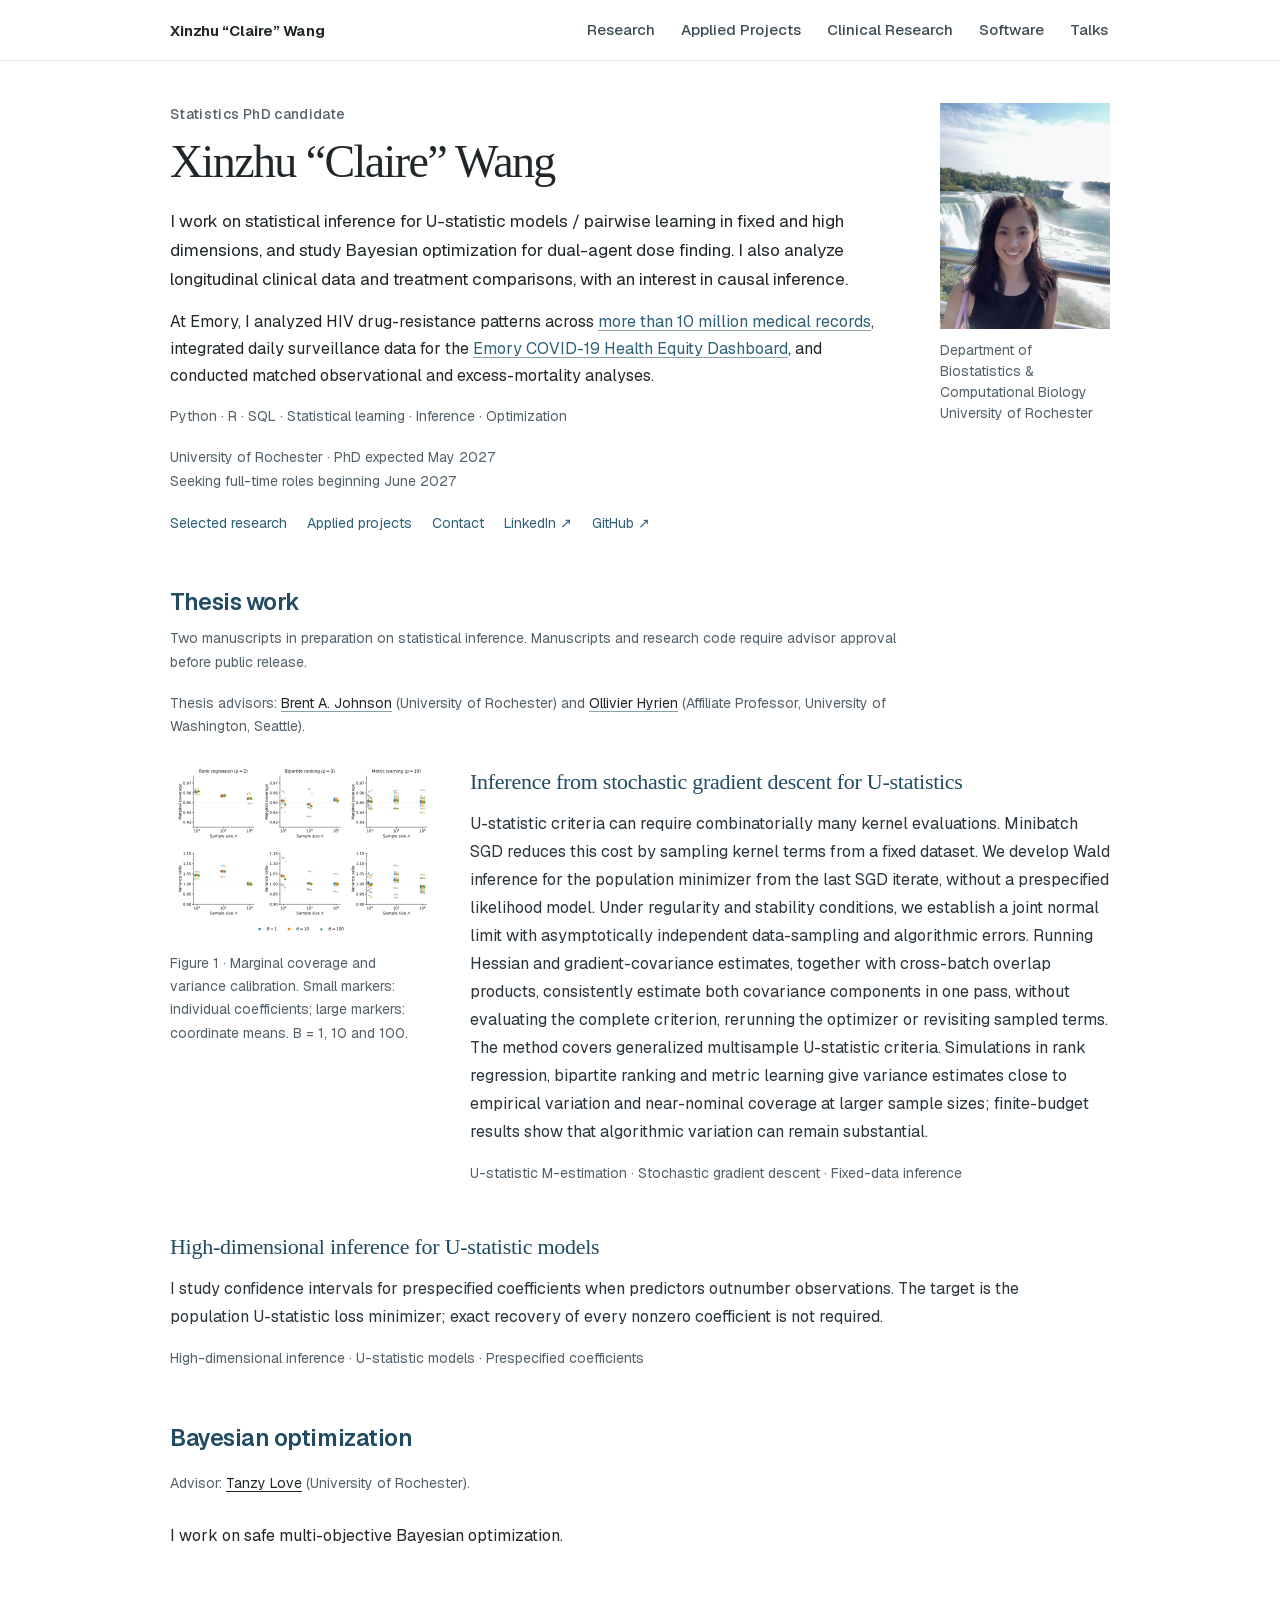
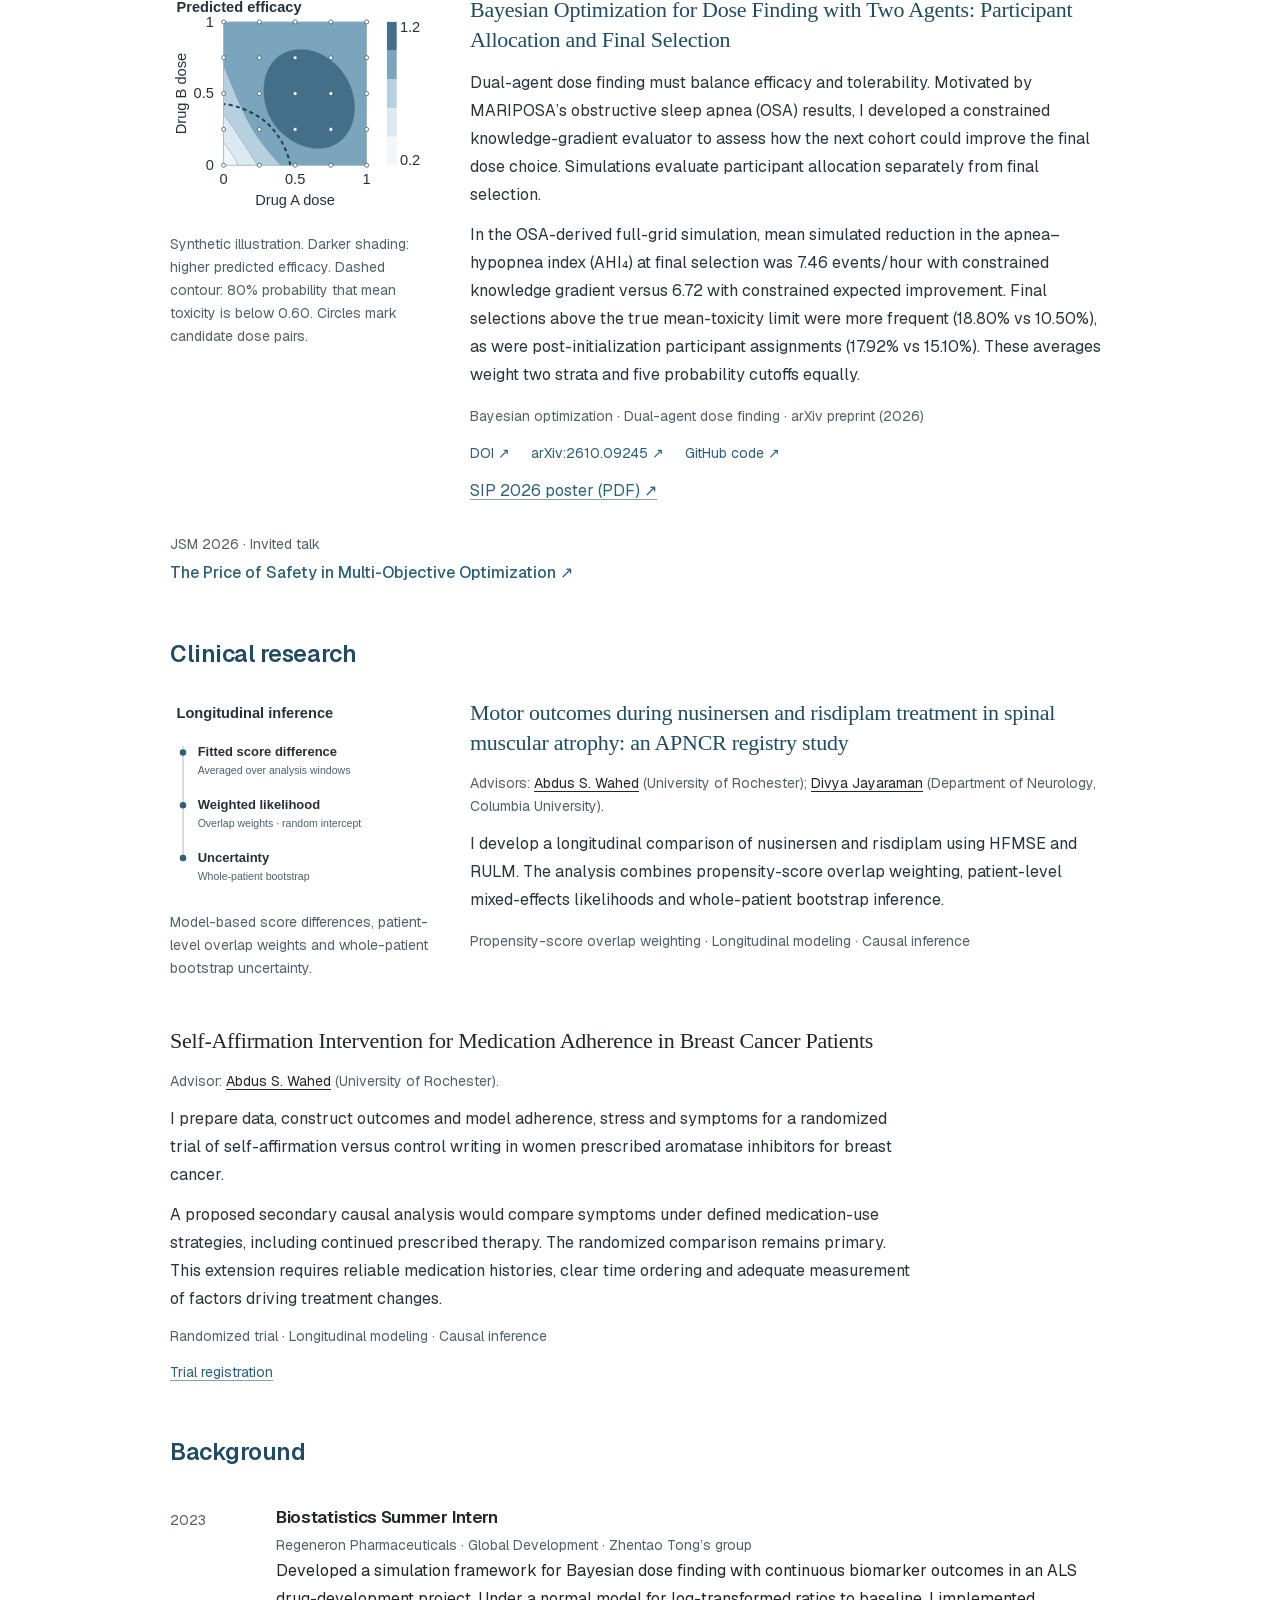
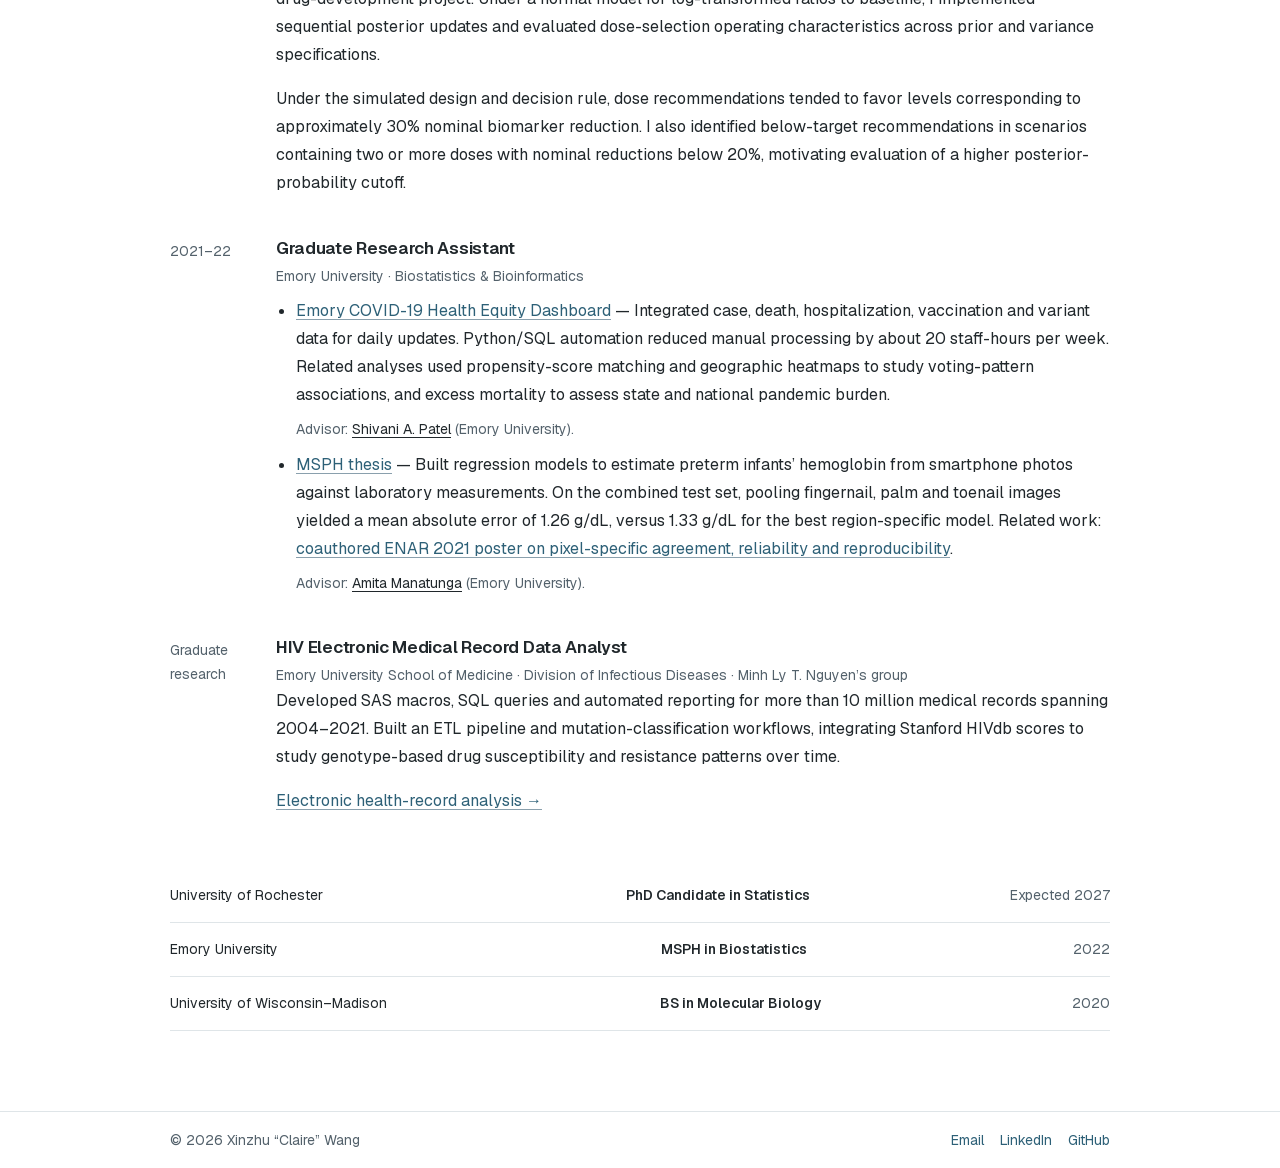
==== commit 54a5ef65: "Update low-dimensional Figure 1 to the V64 manuscript" ====
--- a/index.html
+++ b/index.html
@@ -1,4 +1,4 @@
-<!DOCTYPE html><!-- Generated from claire-wang-portfolio. --><html lang="en"><head><meta charSet="utf-8"/><meta name="viewport" content="width=device-width, initial-scale=1"/><link rel="preload" href="/claire-wang-portrait.jpg?v=20260930" as="image"/><link rel="stylesheet" href="/_next/static/css/index.BuQTqs3J.css" data-rsc-css-href="/_next/static/css/index.BuQTqs3J.css" data-precedence="vite-rsc/importer-resources"/><link rel="modulepreload" fetchPriority="low" href="/_next/static/chunks/index-DZMAYLoh.js"/><script src="/_next/static/chunks/rolldown-runtime-C60lm6uB.js" type="module" async=""></script><script src="/_next/static/chunks/framework-BgSIrAUN.js" type="module" async=""></script><link rel="modulepreload" href="/_next/static/chunks/layout-segment-context-qIsF_wFu.js" crossorigin=""/><title>Xinzhu Claire Wang | Statistics PhD Candidate at the University of Rochester</title><meta name="description" content="Xinzhu Claire Wang is a Statistics PhD candidate at the University of Rochester working in statistical inference, machine learning and Bayesian optimization. Available June 2027."/><meta name="keywords" content="statistical learning,computational statistics,uncertainty quantification,stochastic optimization,high-dimensional inference,data science"/><meta name="author" content="Xinzhu Claire Wang"/><link rel="author" href="https://clairexinzhuwang.github.io/"/><meta name="robots" content="index, follow"/><meta name="googlebot" content="index, follow"/><meta property="og:title" content="Xinzhu Claire Wang | Statistics PhD Candidate at the University of Rochester"/><meta property="og:description" content="Xinzhu Claire Wang is a Statistics PhD candidate at the University of Rochester working in statistical inference, machine learning and Bayesian optimization. Available June 2027."/><meta property="og:url" content="https://clairexinzhuwang.github.io"/><meta property="og:site_name" content="Xinzhu Claire Wang"/><meta property="og:type" content="website"/><meta name="twitter:card" content="summary"/><meta name="twitter:title" content="Xinzhu Claire Wang | Statistics PhD Candidate at the University of Rochester"/><meta name="twitter:description" content="Xinzhu Claire Wang is a Statistics PhD candidate at the University of Rochester working in statistical inference, machine learning and Bayesian optimization. Available June 2027."/><link rel="canonical" href="https://clairexinzhuwang.github.io"/><script>Object.assign(((self[Symbol.for("vinext.navigationRuntime")]??={bootstrap:{routeManifest:null},functions:{}}).bootstrap.rsc??={rsc:[]}),{params:{},nav:{"pathname":"/","searchParams":[]}})</script><link rel="modulepreload" href="/_next/static/chunks/index-DZMAYLoh.js" />
+<!DOCTYPE html><!-- Generated from claire-wang-portfolio. --><html lang="en"><head><meta charSet="utf-8"/><meta name="viewport" content="width=device-width, initial-scale=1"/><link rel="preload" href="/claire-wang-portrait.jpg?v=20260930" as="image"/><link rel="stylesheet" href="/_next/static/css/index.boQZVxHC.css" data-rsc-css-href="/_next/static/css/index.boQZVxHC.css" data-precedence="vite-rsc/importer-resources"/><link rel="modulepreload" fetchPriority="low" href="/_next/static/chunks/index-C1pdNnXp.js"/><script src="/_next/static/chunks/rolldown-runtime-C60lm6uB.js" type="module" async=""></script><script src="/_next/static/chunks/framework-BgSIrAUN.js" type="module" async=""></script><link rel="modulepreload" href="/_next/static/chunks/layout-segment-context-Bm828DXD.js" crossorigin=""/><title>Xinzhu Claire Wang | Statistics PhD Candidate at the University of Rochester</title><meta name="description" content="Xinzhu Claire Wang is a Statistics PhD candidate at the University of Rochester working in statistical inference, machine learning and Bayesian optimization. Available June 2027."/><meta name="keywords" content="statistical learning,computational statistics,uncertainty quantification,stochastic optimization,high-dimensional inference,data science"/><meta name="author" content="Xinzhu Claire Wang"/><link rel="author" href="https://clairexinzhuwang.github.io/"/><meta name="robots" content="index, follow"/><meta name="googlebot" content="index, follow"/><meta property="og:title" content="Xinzhu Claire Wang | Statistics PhD Candidate at the University of Rochester"/><meta property="og:description" content="Xinzhu Claire Wang is a Statistics PhD candidate at the University of Rochester working in statistical inference, machine learning and Bayesian optimization. Available June 2027."/><meta property="og:url" content="https://clairexinzhuwang.github.io"/><meta property="og:site_name" content="Xinzhu Claire Wang"/><meta property="og:type" content="website"/><meta name="twitter:card" content="summary"/><meta name="twitter:title" content="Xinzhu Claire Wang | Statistics PhD Candidate at the University of Rochester"/><meta name="twitter:description" content="Xinzhu Claire Wang is a Statistics PhD candidate at the University of Rochester working in statistical inference, machine learning and Bayesian optimization. Available June 2027."/><link rel="canonical" href="https://clairexinzhuwang.github.io"/><script>Object.assign(((self[Symbol.for("vinext.navigationRuntime")]??={bootstrap:{routeManifest:null},functions:{}}).bootstrap.rsc??={rsc:[]}),{params:{},nav:{"pathname":"/","searchParams":[]}})</script><link rel="modulepreload" href="/_next/static/chunks/index-C1pdNnXp.js" />
 <link rel="preload" href="/_next/static/_vinext_fonts/geist-8ac0455e797f/geist-98bbbccb.woff2" as="font" type="font/woff2" crossorigin />
 <link rel="preload" href="/_next/static/_vinext_fonts/geist-mono-00e989178794/geist-mono-013b2f2f.woff2" as="font" type="font/woff2" crossorigin />
 <style data-vinext-fonts>/* cyrillic-ext */
@@ -128,4 +128,4 @@
 
 .__variable_geist_mono_1001rt9 { --font-geist-mono: 'Geist Mono', 'Geist Mono Fallback'; }
 </style>
-</head><body class="__variable_geist_19ysh9d __variable_geist_mono_1001rt9 antialiased"><header class="site-header"><div class="header-inner"><a class="site-name" href="/" aria-label="Xinzhu Claire Wang, home">Xinzhu “Claire” Wang</a><nav class="desktop-nav" aria-label="Primary navigation"><a href="/research">Research</a><a href="/product">Applied Projects</a><a href="/health">Clinical Research</a><a href="/code">Software</a><a href="/talks">Talks</a></nav><details class="mobile-menu"><summary>Menu</summary><nav aria-label="Mobile navigation"><a href="/research">Research</a><a href="/product">Applied Projects</a><a href="/health">Clinical Research</a><a href="/code">Software</a><a href="/talks">Talks</a></nav></details></div></header><main class="page home-page"><script type="application/ld+json">{"@context":"https://schema.org","@type":"Person","@id":"https://clairexinzhuwang.github.io/#person","name":"Xinzhu Claire Wang","alternateName":["Xinzhu Wang","Claire Wang","Xinzhu (Claire) Wang"],"url":"https://clairexinzhuwang.github.io/","image":"https://clairexinzhuwang.github.io/claire-wang-portrait.jpg","email":"mailto:xinzhu_wang@urmc.rochester.edu","jobTitle":"Statistics PhD Candidate","affiliation":{"@type":"CollegeOrUniversity","name":"University of Rochester","url":"https://www.rochester.edu/"},"sameAs":["https://github.com/clairexinzhuwang","https://www.linkedin.com/in/xinzhu-w-961035158/","https://www.urmc.rochester.edu/education/graduate/phd/statistics/faculty-students/our-students"],"knowsAbout":["Statistical inference","Machine learning","Bayesian optimization","Biostatistics"],"subjectOf":[{"@type":"ScholarlyArticle","name":"Bayesian Optimization for Dose Finding with Two Agents: Participant Allocation and Final Selection","identifier":[{"@type":"PropertyValue","propertyID":"DOI","value":"10.48550/arXiv.2610.09245"},{"@type":"PropertyValue","propertyID":"arXiv","value":"2610.09245"}],"url":"https://arxiv.org/abs/2610.09245","sameAs":["https://doi.org/10.48550/arXiv.2610.09245","https://arxiv.org/abs/2610.09245"],"author":{"@id":"https://clairexinzhuwang.github.io/#person"},"datePublished":"2026-10-07","hasPart":{"@type":"SoftwareSourceCode","name":"dose-combination-bo","codeRepository":"https://github.com/clairexinzhuwang/dose-combination-bo","programmingLanguage":"Python"}}]}</script><section class="about" aria-labelledby="name"><div class="about-copy"><p class="eyebrow">Statistics PhD candidate</p><h1 id="name"><strong>Xinzhu “Claire” Wang</strong></h1><p class="lead">I work on statistical inference for U-statistic models / pairwise learning in fixed and high dimensions, and study Bayesian optimization for dual-agent dose finding. I also analyze longitudinal clinical data and treatment comparisons, with an interest in causal inference.</p><p class="hero-evidence">At Emory, I analyzed HIV drug-resistance patterns across <a href="/product#hiv-records">more than 10 million medical records</a>, integrated daily surveillance data for the <a href="/product#data-workflows">Emory COVID-19 Health Equity Dashboard</a>, and conducted matched observational and excess-mortality analyses.</p><p class="hero-skills" aria-label="Research and programming">Python · R · SQL · Statistical learning · Inference · Optimization</p><p class="position">University of Rochester · PhD expected May 2027<br/>Seeking full-time roles beginning June 2027</p><div class="profile-links" aria-label="Primary links"><a href="#research">Selected research</a><a href="/product">Applied projects</a><a href="mailto:xinzhu_wang@urmc.rochester.edu">Contact</a><a href="https://www.linkedin.com/in/xinzhu-w-961035158/" target="_blank" rel="noreferrer">LinkedIn ↗</a><a href="https://github.com/clairexinzhuwang" target="_blank" rel="noreferrer">GitHub ↗</a></div></div><aside class="profile"><img src="/claire-wang-portrait.jpg?v=20260930" alt="Xinzhu Wang (Claire) at Niagara Falls" width="2320" height="3088"/><p>Department of Biostatistics &amp; Computational Biology<br/>University of Rochester</p></aside></section><section class="section" id="research"><div class="section-heading"><div><h2>Thesis work</h2></div><div class="section-note"><p>Two manuscripts in preparation on statistical inference. Manuscripts and research code require advisor approval before public release.</p></div></div><p class="thesis-advisors">Thesis advisors: <a href="https://www.urmc.rochester.edu/biostat/people/faculty/johnson" target="_blank" rel="noreferrer">Brent A. Johnson</a> (University of Rochester)<!-- --> and <a href="https://www.biostat.washington.edu/people/ollivier-hyrien" target="_blank" rel="noreferrer">Ollivier Hyrien</a> (Affiliate Professor, University of Washington, Seattle).</p><div class="home-projects"><article class="home-project"><div class="home-project-copy"><h3><a href="/research/computation-aware-inference">Inference from stochastic gradient descent for U-statistics</a></h3><p data-research-summary="low-dimensional">U-statistic criteria can require combinatorially many kernel evaluations. Minibatch SGD reduces this cost by sampling kernel terms from a fixed dataset. We develop Wald inference for the population minimizer from the last SGD iterate, without a prespecified likelihood model. Under regularity and stability conditions, we establish a joint normal limit with asymptotically independent data-sampling and algorithmic errors. Running Hessian and gradient-covariance estimates, together with cross-batch overlap products, consistently estimate both covariance components in one pass, without evaluating the complete criterion, rerunning the optimizer or revisiting sampled terms. The method covers generalized multisample U-statistic criteria. Simulations in rank regression, bipartite ranking and metric learning give variance estimates close to empirical variation and near-nominal coverage at larger sample sizes; finite-budget results show that algorithmic variation can remain substantial.</p><p class="methods">U-statistic M-estimation · Stochastic gradient descent · Fixed-data inference</p></div><figure class="home-research-figure"><a href="/research/computation-aware-inference#results" aria-label="View study: Figure 1 preview: marginal coverage near the 95% reference across sample sizes for rank regression, bipartite ranking and metric learning."><img src="/research/previews/lowdim-coverage.svg" alt="Figure 1 preview: marginal coverage near the 95% reference across sample sizes for rank regression, bipartite ranking and metric learning." width="320" height="245" loading="lazy"/></a><figcaption>Figure 1 · Coordinate-mean marginal coverage; B = 10 kernel terms per update. Sample size n uses a log scale. Monte Carlo bars are omitted in this preview.</figcaption></figure></article><article class="home-project is-text-only"><div class="home-project-copy"><h3><a href="/research/high-dimensional-inference">High-dimensional inference for U-statistic models</a></h3><p data-research-summary="high-dimensional">I study confidence intervals for prespecified coefficients when predictors outnumber observations. The target is the population U-statistic loss minimizer; exact recovery of every nonzero coefficient is not required.</p><p class="methods">High-dimensional inference · U-statistic models · Prespecified coefficients</p></div></article></div></section><section class="section" id="bayesian-optimization"><span id="other-work" aria-hidden="true"></span><div class="section-heading"><div><h2>Bayesian optimization</h2></div></div><p class="project-advisors" data-project-advisors="bo">Advisor: <span><a href="https://www.urmc.rochester.edu/biostat/people/faculty/love" target="_blank" rel="noreferrer">Tanzy Love</a> (<!-- -->University of Rochester<!-- -->)</span>.</p><div class="home-projects"><article class="home-status" id="safe-mobo-work"><p>I work on safe multi-objective Bayesian optimization.</p></article><article class="home-project"><div class="home-project-copy"><h3><a href="/research/bayesian-dose-finding">Bayesian Optimization for Dose Finding with Two Agents: Participant Allocation and Final Selection</a></h3><p>Dual-agent dose finding must balance efficacy and tolerability. Motivated by MARIPOSA’s obstructive sleep apnea (OSA) results, I developed a constrained knowledge-gradient evaluator to assess how the next cohort could improve the final dose choice. Simulations evaluate participant allocation separately from final selection.</p><p>In the OSA-derived full-grid simulation, mean simulated reduction in the apnea–hypopnea index (AHI₄) at final selection was 7.46 events/hour with constrained knowledge gradient versus 6.72 with constrained expected improvement. Final selections above the true mean-toxicity limit were more frequent (18.80% vs 10.50%), as were post-initialization participant assignments (17.92% vs 15.10%). These averages weight two strata and five probability cutoffs equally.</p><p class="methods">Bayesian optimization · Dual-agent dose finding · arXiv preprint (2026)</p><div class="inline-links publication-links" aria-label="Dose-finding preprint links"><a href="https://doi.org/10.48550/arXiv.2610.09245" target="_blank" rel="noreferrer">DOI ↗</a><a href="https://arxiv.org/abs/2610.09245" target="_blank" rel="noreferrer">arXiv:<!-- -->2610.09245<!-- --> ↗</a><a href="https://github.com/clairexinzhuwang/dose-combination-bo" target="_blank" rel="noreferrer">GitHub code ↗</a></div><p><a href="/research/SIP2026_Wang_Love.pdf" target="_blank" rel="noreferrer">SIP 2026 poster (PDF) ↗</a></p></div><figure class="home-research-figure"><a href="/research/bayesian-dose-finding#decisions" aria-label="View study: Synthetic dose-finding preview: predicted mean efficacy across two standardized drug doses, with a mean-toxicity probability contour."><img src="/research/previews/dose-contour.svg" alt="Synthetic dose-finding preview: predicted mean efficacy across two standardized drug doses, with a mean-toxicity probability contour." width="320" height="275" loading="lazy"/></a><figcaption>Synthetic illustration. Darker shading: higher predicted efficacy. Dashed contour: 80% probability that mean toxicity is below 0.60. Circles mark candidate dose pairs.</figcaption></figure></article></div><article class="bo-jsm-talk" id="jsm-bo-talk"><span id="price-of-safety" aria-hidden="true"></span><p class="methods">JSM 2026 · Invited talk</p><h3><a href="https://ww2.amstat.org/meetings/jsm/2026/onlineprogram/abstract.cfm?sid=5838&amp;tid=5840" target="_blank" rel="noreferrer">The Price of Safety in Multi-Objective Optimization ↗</a></h3></article></section><section class="section" id="clinical-research"><span id="real-world-evidence" aria-hidden="true"></span><div class="section-heading"><div><h2>Clinical research</h2></div></div><div class="home-projects"><article class="home-project"><div class="home-project-copy"><h3><a href="/research/sma-treatment-comparisons">Motor outcomes during nusinersen and risdiplam treatment in spinal muscular atrophy: an APNCR registry study</a></h3><p class="project-advisors" data-project-advisors="sma">Advisors: <span><a href="https://www.urmc.rochester.edu/biostat/people/faculty/abdus-wahed-phd" target="_blank" rel="noreferrer">Abdus S. Wahed</a> (<!-- -->University of Rochester<!-- -->)</span><span>; <a href="https://www.neurology.columbia.edu/profile/divya-jayaraman-md" target="_blank" rel="noreferrer">Divya Jayaraman</a> (<!-- -->Department of Neurology, Columbia University<!-- -->)</span>.</p><p>I develop a longitudinal comparison of nusinersen and risdiplam using HFMSE and RULM. The analysis combines propensity-score overlap weighting, patient-level mixed-effects likelihoods and whole-patient bootstrap inference.</p><p class="methods">Propensity-score overlap weighting · Longitudinal modeling · Causal inference</p></div><figure class="home-research-figure"><a href="/research/sma-treatment-comparisons#methods" aria-label="View study: Longitudinal comparison: average fitted score differences over baseline patients’ analysis windows, fit an overlap-weighted patient-level likelihood and resample whole patients."><img src="/research/previews/sma-methods.svg" alt="Longitudinal comparison: average fitted score differences over baseline patients’ analysis windows, fit an overlap-weighted patient-level likelihood and resample whole patients." width="320" height="245" loading="lazy"/></a><figcaption>Model-based score differences, patient-level overlap weights and whole-patient bootstrap uncertainty.</figcaption></figure></article><article class="home-text-project" id="breast-cancer-trial"><div><h3>Self-Affirmation Intervention for Medication Adherence in Breast Cancer Patients</h3><p class="project-advisors" data-project-advisors="bct">Advisor: <span><a href="https://www.urmc.rochester.edu/biostat/people/faculty/abdus-wahed-phd" target="_blank" rel="noreferrer">Abdus S. Wahed</a> (<!-- -->University of Rochester<!-- -->)</span>.</p><p>I prepare data, construct outcomes and model adherence, stress and symptoms for a randomized trial of self-affirmation versus control writing in women prescribed aromatase inhibitors for breast cancer.</p><p>A proposed secondary causal analysis would compare symptoms under defined medication-use strategies, including continued prescribed therapy. The randomized comparison remains primary. This extension requires reliable medication histories, clear time ordering and adequate measurement of factors driving treatment changes.</p><p class="methods">Randomized trial · Longitudinal modeling · Causal inference</p></div><p class="home-project-link"><a href="https://clinicaltrials.gov/study/NCT04651452" target="_blank" rel="noreferrer">Trial registration</a></p></article></div></section><section class="section" id="background"><div class="section-heading"><div><h2>Background</h2></div></div><div class="timeline"><article><p class="dates">2023</p><div><h3>Biostatistics Summer Intern</h3><p class="organization">Regeneron Pharmaceuticals · Global Development · Zhentao Tong’s group</p><p>Developed a simulation framework for Bayesian dose finding with continuous biomarker outcomes in an ALS drug-development project. Under a normal model for log-transformed ratios to baseline, I implemented sequential posterior updates and evaluated dose-selection operating characteristics across prior and variance specifications.</p><p>Under the simulated design and decision rule, dose recommendations tended to favor levels corresponding to approximately 30% nominal biomarker reduction. I also identified below-target recommendations in scenarios containing two or more doses with nominal reductions below 20%, motivating evaluation of a higher posterior-probability cutoff.</p></div></article><article><p class="dates">2021–22</p><div><h3>Graduate Research Assistant</h3><p class="organization">Emory University · Biostatistics &amp; Bioinformatics</p><ul class="experience-points"><li><a href="https://covid19.emory.edu/" target="_blank" rel="noreferrer">Emory COVID-19 Health Equity Dashboard</a> — Integrated case, death, hospitalization, vaccination and variant data for daily updates. Python/SQL automation reduced manual processing by about 20 staff-hours per week. Related analyses used propensity-score matching and geographic heatmaps to study voting-pattern associations, and excess mortality to assess state and national pandemic burden.<p class="project-advisors" data-project-advisors="dashboard">Advisor: <span><a href="https://sph.emory.edu/profile/faculty/shivani-patel" target="_blank" rel="noreferrer">Shivani A. Patel</a> (<!-- -->Emory University<!-- -->)</span>.</p></li><li><a href="https://etd.library.emory.edu/downloads/t435gf42q?locale=en" target="_blank" rel="noreferrer">MSPH thesis</a> — Built regression models to estimate preterm infants’ hemoglobin from smartphone photos against laboratory measurements. On the combined test set, pooling fingernail, palm and toenail images yielded a mean absolute error of 1.26 g/dL, versus 1.33 g/dL for the best region-specific model. Related work: <a href="/product#msph-poster">coauthored ENAR 2021 poster on pixel-specific agreement, reliability and reproducibility</a>.<p class="project-advisors" data-project-advisors="msph">Advisor: <span><a href="https://sph.emory.edu/profile/faculty/amita-manatunga" target="_blank" rel="noreferrer">Amita Manatunga</a> (<!-- -->Emory University<!-- -->)</span>.</p></li></ul></div></article><article><p class="dates">Graduate research</p><div><h3>HIV Electronic Medical Record Data Analyst</h3><p class="organization">Emory University School of Medicine · Division of Infectious Diseases · Minh Ly T. Nguyen’s group</p><p>Developed SAS macros, SQL queries and automated reporting for more than 10 million medical records spanning 2004–2021. Built an ETL pipeline and mutation-classification workflows, integrating Stanford HIVdb scores to study genotype-based drug susceptibility and resistance patterns over time.</p><p><a href="/product#hiv-records">Electronic health-record analysis →</a></p></div></article></div><ul class="education-list" aria-label="Education"><li><span>University of Rochester</span><strong>PhD Candidate in Statistics</strong><small>Expected 2027</small></li><li><span>Emory University</span><strong>MSPH in Biostatistics</strong><small>2022</small></li><li><span>University of Wisconsin–Madison</span><strong>BS in Molecular Biology</strong><small>2020</small></li></ul></section></main><footer><div class="footer-inner"><span>© 2026 Xinzhu “Claire” Wang</span><span class="footer-links"><a href="mailto:xinzhu_wang@urmc.rochester.edu">Email</a><a href="https://www.linkedin.com/in/xinzhu-w-961035158/" target="_blank" rel="noreferrer">LinkedIn</a><a href="https://github.com/clairexinzhuwang" target="_blank" rel="noreferrer">GitHub</a></span></div></footer><script type="module" src="/_next/static/chunks/index-DZMAYLoh.js" id="_R_" async=""></script><script>((self[Symbol.for("vinext.navigationRuntime")]??={bootstrap:{routeManifest:null},functions:{}}).bootstrap.rsc??={rsc:[]}).rsc.push("2:I[\"8c0f216c4604\",[],\"Children\",1]\n")</script><script>((self[Symbol.for("vinext.navigationRuntime")]??={bootstrap:{routeManifest:null},functions:{}}).bootstrap.rsc??={rsc:[]}).rsc.push(":HL[\"/_next/static/css/index.BuQTqs3J.css\",\"style\"     ]\n")</script><script>((self[Symbol.for("vinext.navigationRuntime")]??={bootstrap:{routeManifest:null},functions:{}}).bootstrap.rsc??={rsc:[]}).rsc.push("0:{\"__route\":\"route:/\",\"__interceptionContext\":null,\"__layoutIds\":[\"layout:/\"],\"__rootLayout\":\"/\",\"__sourcePage\":\"/page\",\"page:/\":\"$L1\",\"layout:/\":[[[[\"$\",\"link\",\"css:/_next/static/css/index.BuQTqs3J.css\",{\"rel\":\"stylesheet\",\"precedence\":\"vite-rsc/importer-resources\",\"href\":\"/_next/static/css/index.BuQTqs3J.css\",\"data-rsc-css-href\":\"/_next/static/css/index.BuQTqs3J.css\"}],\"$undefined\"],[\"$\",\"html\",null,{\"lang\":\"en\",\"children\":[\"$\",\"body\",null,{\"className\":\"__variable_geist_19ysh9d __variable_geist_mono_1001rt9 antialiased\",\"children\":[[\"$\",\"header\",null,{\"className\":\"site-header\",\"children\":[\"$\",\"div\",null,{\"className\":\"header-inner\",\"children\":[[\"$\",\"a\",null,{\"className\":\"site-name\",\"href\":\"/\",\"aria-label\":\"Xinzhu Claire Wang, home\",\"children\":\"Xinzhu “Claire” Wang\"}],[\"$\",\"nav\",null,{\"className\":\"desktop-nav\",\"aria-label\":\"Primary navigation\",\"children\":[[\"$\",\"a\",\"/research\",{\"href\":\"/research\",\"children\":\"Research\"}],[\"$\",\"a\",\"/product\",{\"href\":\"/product\",\"children\":\"Applied Projects\"}],[\"$\",\"a\",\"/health\",{\"href\":\"/health\",\"children\":\"Clinical Research\"}],[\"$\",\"a\",\"/code\",{\"href\":\"/code\",\"children\":\"Software\"}],[\"$\",\"a\",\"/talks\",{\"href\":\"/talks\",\"children\":\"Talks\"}]]}],[\"$\",\"details\",null,{\"className\":\"mobile-menu\",\"children\":[[\"$\",\"summary\",null,{\"children\":\"Menu\"}],[\"$\",\"nav\",null,{\"aria-label\":\"Mobile navigation\",\"children\":[[\"$\",\"a\",\"/research\",{\"href\":\"/research\",\"children\":\"Research\"}],[\"$\",\"a\",\"/product\",{\"href\":\"/product\",\"children\":\"Applied Projects\"}],[\"$\",\"a\",\"/health\",{\"href\":\"/health\",\"children\":\"Clinical Research\"}],[\"$\",\"a\",\"/code\",{\"href\":\"/code\",\"children\":\"Software\"}],[\"$\",\"a\",\"/talks\",{\"href\":\"/talks\",\"children\":\"Talks\"}]]}]]}]]}]}],[\"$\",\"$L2\",null,{}],[\"$\",\"footer\",null,{\"children\":[\"$\",\"div\",null,{\"className\":\"footer-inner\",\"children\":[[\"$\",\"span\",null,{\"children\":\"© 2026 Xinzhu “Claire” Wang\"}],[\"$\",\"span\",null,{\"className\":\"footer-links\",\"children\":[[\"$\",\"a\",null,{\"href\":\"mailto:xinzhu_wang@urmc.rochester.edu\",\"children\":\"Email\"}],[\"$\",\"a\",null,{\"href\":\"https://www.linkedin.com/in/xinzhu-w-961035158/\",\"target\":\"_blank\",\"rel\":\"noreferrer\",\"children\":\"LinkedIn\"}],[\"$\",\"a\",null,{\"href\":\"https://github.com/clairexinzhuwang\",\"target\":\"_blank\",\"rel\":\"noreferrer\",\"children\":\"GitHub\"}]]}]]}]}]]}]}]],null],\"route:/\":[[[\"$\",\"meta\",null,{\"charSet\":\"utf-8\"}],[[\"$\",\"title\",\"0\",{\"children\":\"Xinzhu Claire Wang | Statistics PhD Candidate at the University of Rochester\"}],[\"$\",\"meta\",\"1\",{\"name\":\"description\",\"content\":\"Xinzhu Claire Wang is a Statistics PhD candidate at the University of Rochester working in statistical inference, machine learning and Bayesian optimization. Available June 2027.\"}],[\"$\",\"meta\",\"2\",{\"name\":\"keywords\",\"content\":\"statistical learning,computational statistics,uncertainty quantification,stochastic optimization,high-dimensional inference,data science\"}],[\"$\",\"meta\",\"3\",{\"name\":\"author\",\"content\":\"Xinzhu Claire Wang\"}],[\"$\",\"link\",\"4\",{\"rel\":\"author\",\"href\":\"https://clairexinzhuwang.github.io/\"}],[\"$\",\"meta\",\"5\",{\"name\":\"robots\",\"content\":\"index, follow\"}],[\"$\",\"meta\",\"6\",{\"name\":\"googlebot\",\"content\":\"index, follow\"}],[\"$\",\"meta\",\"7\",{\"property\":\"og:title\",\"content\":\"Xinzhu Claire Wang | Statistics PhD Candidate at the University of Rochester\"}],[\"$\",\"meta\",\"8\",{\"property\":\"og:description\",\"content\":\"Xinzhu Claire Wang is a Statistics PhD candidate at the University of Rochester working in statistical inference, machine learning and Bayesian optimization. Available June 2027.\"}],[\"$\",\"meta\",\"9\",{\"property\":\"og:url\",\"content\":\"https://clairexinzhuwang.github.io\"}],[\"$\",\"meta\",\"10\",{\"property\":\"og:site_name\",\"content\":\"Xinzhu Claire Wang\"}],[\"$\",\"meta\",\"11\",{\"property\":\"og:type\",\"content\":\"website\"}],[\"$\",\"meta\",\"12\",{\"name\":\"twitter:card\",\"content\":\"summary\"}],[\"$\",\"meta\",\"13\",{\"name\":\"twitter:title\",\"content\":\"Xinzhu Claire Wang | Statistics PhD Candidate at the University of Rochester\"}],[\"$\",\"meta\",\"14\",{\"name\":\"twitter:description\",\"content\":\"Xinzhu Claire Wang is a Statistics PhD candidate at the University of Rochester working in statistical inference, machine learning and Bayesian optimization. Available June 2027.\"}],[\"$\",\"link\",\"15\",{\"rel\":\"canonical\",\"href\":\"https://clairexinzhuwang.github.io\"}]],[[\"$\",\"meta\",\"0\",{\"name\":\"viewport\",\"content\":\"width=device-width, initial-scale=1\"}]]],\"$L3\",null,null],\"__layoutFlags\":{\"layout:/\":\"s\"},\"__artifactCompatibility\":{\"schemaVersion\":1,\"graphVersion\":\"app-route-graph:1177fd80f83fa7b0\",\"deploymentVersion\":\"b8a178ee-3bb0-4e1b-9f79-270a7cc16d6e\",\"appElementsSchemaVersion\":1,\"rscPayloadSchemaVersion\":1,\"rootBoundaryId\":\"/\",\"renderEpoch\":null},\"__renderObservation\":{\"schemaVersion\":1,\"output\":{\"kind\":\"app-rsc\",\"mountedSlotsFingerprint\":null,\"renderEpoch\":null,\"rootBoundaryId\":\"/\",\"routeId\":\"route:/\"},\"completeness\":\"partial\",\"boundaryOutcome\":{\"kind\":\"unknown\"},\"requestApis\":[{\"kind\":\"connection\",\"status\":\"unknown\"},{\"kind\":\"cookies\",\"status\":\"unknown\"},{\"kind\":\"draftMode\",\"status\":\"unknown\"},{\"kind\":\"headers\",\"status\":\"unknown\"},{\"kind\":\"params\",\"status\":\"unknown\"},{\"kind\":\"searchParams\",\"status\":\"unknown\"}],\"dynamicFetches\":[],\"cacheTags\":[\"/\",\"_N_T_/\",\"_N_T_/index\",\"_N_T_/layout\",\"_N_T_/page\"],\"pathTags\":[\"/\"],\"cacheability\":\"unknown\",\"downgrade\":{\"target\":\"freshRender\",\"reasons\":[{\"code\":\"CP_DOWNGRADE_CACHEABILITY_UNKNOWN\",\"target\":\"freshRender\"},{\"code\":\"CP_DOWNGRADE_INCOMPLETE_OBSERVATION\",\"completeness\":\"partial\",\"target\":\"freshRender\"},{\"code\":\"CP_DOWNGRADE_UNKNOWN_REQUEST_API\",\"requestApi\":\"connection\",\"target\":\"freshRender\"},{\"code\":\"CP_DOWNGRADE_UNKNOWN_REQUEST_API\",\"requestApi\":\"cookies\",\"target\":\"freshRender\"},{\"code\":\"CP_DOWNGRADE_UNKNOWN_REQUEST_API\",\"requestApi\":\"draftMode\",\"target\":\"freshRender\"},{\"code\":\"CP_DOWNGRADE_UNKNOWN_REQUEST_API\",\"requestApi\":\"headers\",\"target\":\"freshRender\"},{\"code\":\"CP_DOWNGRADE_UNKNOWN_REQUEST_API\",\"requestApi\":\"params\",\"target\":\"freshRender\"},{\"code\":\"CP_DOWNGRADE_UNKNOWN_REQUEST_API\",\"requestApi\":\"searchParams\",\"target\":\"freshRender\"}],\"fallback\":{\"kind\":\"breakerFallback\",\"code\":\"CP_PRIVATE_DYNAMIC_DOWNGRADE\",\"mode\":\"renderFresh\",\"scope\":\"affectedOutput\",\"fields\":{\"reasonCodes\":[\"CP_DOWNGRADE_CACHEABILITY_UNKNOWN\",\"CP_DOWNGRADE_INCOMPLETE_OBSERVATION\",\"CP_DOWNGRADE_UNKNOWN_REQUEST_API\",\"CP_DOWNGRADE_UNKNOWN_REQUEST_API\",\"CP_DOWNGRADE_UNKNOWN_REQUEST_API\",\"CP_DOWNGRADE_UNKNOWN_REQUEST_API\",\"CP_DOWNGRADE_UNKNOWN_REQUEST_API\",\"CP_DOWNGRADE_UNKNOWN_REQUEST_API\"],\"target\":\"freshRender\"}},\"isPublicCacheCandidate\":false}}}\n")</script><script>((self[Symbol.for("vinext.navigationRuntime")]??={bootstrap:{routeManifest:null},functions:{}}).bootstrap.rsc??={rsc:[]}).rsc.push("4:I[\"593f344dc510\",[],\"GlobalErrorBoundary\",1]\n")</script><script>((self[Symbol.for("vinext.navigationRuntime")]??={bootstrap:{routeManifest:null},functions:{}}).bootstrap.rsc??={rsc:[]}).rsc.push("5:I[\"0b874ad30386\",[],\"default\",1]\n")</script><script>((self[Symbol.for("vinext.navigationRuntime")]??={bootstrap:{routeManifest:null},functions:{}}).bootstrap.rsc??={rsc:[]}).rsc.push("6:I[\"593f344dc510\",[],\"ErrorBoundary\",1]\n")</script><script>((self[Symbol.for("vinext.navigationRuntime")]??={bootstrap:{routeManifest:null},functions:{}}).bootstrap.rsc??={rsc:[]}).rsc.push("7:I[\"15c18cfaeeff\",[],\"LayoutSegmentProvider\",1]\n")</script><script>((self[Symbol.for("vinext.navigationRuntime")]??={bootstrap:{routeManifest:null},functions:{}}).bootstrap.rsc??={rsc:[]}).rsc.push("8:I[\"8c0f216c4604\",[],\"Slot\",1]\n")</script><script>((self[Symbol.for("vinext.navigationRuntime")]??={bootstrap:{routeManifest:null},functions:{}}).bootstrap.rsc??={rsc:[]}).rsc.push("9:I[\"9276801271d6\",[],\"AppRouterScrollTarget\",1]\n")</script><script>((self[Symbol.for("vinext.navigationRuntime")]??={bootstrap:{routeManifest:null},functions:{}}).bootstrap.rsc??={rsc:[]}).rsc.push("a:I[\"593f344dc510\",[],\"RedirectBoundary\",1]\n")</script><script>((self[Symbol.for("vinext.navigationRuntime")]??={bootstrap:{routeManifest:null},functions:{}}).bootstrap.rsc??={rsc:[]}).rsc.push("3:[\"$\",\"$L4\",null,{\"fallback\":\"$5\",\"children\":[\"$\",\"$L6\",null,{\"fallback\":\"$5\",\"children\":[\"$\",\"$L7\",null,{\"providerId\":\"layout:/\",\"segmentMap\":{\"children\":[]},\"children\":[\"$\",\"$L8\",null,{\"id\":\"layout:/\",\"parallelSlots\":\"$undefined\",\"children\":[\"$\",\"$L9\",null,{\"children\":[\"$\",\"$La\",null,{\"children\":[[\"$\",\"$L7\",null,{\"providerId\":\"page:/\",\"segmentMap\":{\"children\":[\"__PAGE__\"]},\"children\":[\"$\",\"$L8\",null,{\"id\":\"page:/\"}]}],null]}]}]}]}]}]}]\n")</script><script>((self[Symbol.for("vinext.navigationRuntime")]??={bootstrap:{routeManifest:null},functions:{}}).bootstrap.rsc??={rsc:[]}).rsc.push(":HL[\"/claire-wang-portrait.jpg?v=20260930\",\"image\"]\n")</script><script>((self[Symbol.for("vinext.navigationRuntime")]??={bootstrap:{routeManifest:null},functions:{}}).bootstrap.rsc??={rsc:[]}).rsc.push("b:T5ef,")</script><script>((self[Symbol.for("vinext.navigationRuntime")]??={bootstrap:{routeManifest:null},functions:{}}).bootstrap.rsc??={rsc:[]}).rsc.push("{\"@context\":\"https://schema.org\",\"@type\":\"Person\",\"@id\":\"https://clairexinzhuwang.github.io/#person\",\"name\":\"Xinzhu Claire Wang\",\"alternateName\":[\"Xinzhu Wang\",\"Claire Wang\",\"Xinzhu (Claire) Wang\"],\"url\":\"https://clairexinzhuwang.github.io/\",\"image\":\"https://clairexinzhuwang.github.io/claire-wang-portrait.jpg\",\"email\":\"mailto:xinzhu_wang@urmc.rochester.edu\",\"jobTitle\":\"Statistics PhD Candidate\",\"affiliation\":{\"@type\":\"CollegeOrUniversity\",\"name\":\"University of Rochester\",\"url\":\"https://www.rochester.edu/\"},\"sameAs\":[\"https://github.com/clairexinzhuwang\",\"https://www.linkedin.com/in/xinzhu-w-961035158/\",\"https://www.urmc.rochester.edu/education/graduate/phd/statistics/faculty-students/our-students\"],\"knowsAbout\":[\"Statistical inference\",\"Machine learning\",\"Bayesian optimization\",\"Biostatistics\"],\"subjectOf\":[{\"@type\":\"ScholarlyArticle\",\"name\":\"Bayesian Optimization for Dose Finding with Two Agents: Participant Allocation and Final Selection\",\"identifier\":[{\"@type\":\"PropertyValue\",\"propertyID\":\"DOI\",\"value\":\"10.48550/arXiv.2610.09245\"},{\"@type\":\"PropertyValue\",\"propertyID\":\"arXiv\",\"value\":\"2610.09245\"}],\"url\":\"https://arxiv.org/abs/2610.09245\",\"sameAs\":[\"https://doi.org/10.48550/arXiv.2610.09245\",\"https://arxiv.org/abs/2610.09245\"],\"author\":{\"@id\":\"https://clairexinzhuwang.github.io/#person\"},\"datePublished\":\"2026-10-07\",\"hasPart\":{\"@type\":\"SoftwareSourceCode\",\"name\":\"dose-combination-bo\",\"codeRepository\":\"https://github.com/clairexinzhuwang/dose-combination-bo\",\"programmingLanguage\":\"Python\"}}]}")</script><script>((self[Symbol.for("vinext.navigationRuntime")]??={bootstrap:{routeManifest:null},functions:{}}).bootstrap.rsc??={rsc:[]}).rsc.push("1:[\"$\",\"main\",null,{\"className\":\"page home-page\",\"children\":[[\"$\",\"script\",null,{\"type\":\"application/ld+json\",\"dangerouslySetInnerHTML\":{\"__html\":\"$b\"}}],[\"$\",\"section\",null,{\"className\":\"about\",\"aria-labelledby\":\"name\",\"children\":[[\"$\",\"div\",null,{\"className\":\"about-copy\",\"children\":[[\"$\",\"p\",null,{\"className\":\"eyebrow\",\"children\":\"Statistics PhD candidate\"}],[\"$\",\"h1\",null,{\"id\":\"name\",\"children\":[\"$\",\"strong\",null,{\"children\":\"Xinzhu “Claire” Wang\"}]}],[\"$\",\"p\",null,{\"className\":\"lead\",\"children\":\"I work on statistical inference for U-statistic models / pairwise learning in fixed and high dimensions, and study Bayesian optimization for dual-agent dose finding. I also analyze longitudinal clinical data and treatment comparisons, with an interest in causal inference.\"}],[\"$\",\"p\",null,{\"className\":\"hero-evidence\",\"children\":[\"At Emory, I analyzed HIV drug-resistance patterns across \",[\"$\",\"a\",null,{\"href\":\"/product#hiv-records\",\"children\":\"more than 10 million medical records\"}],\", integrated daily surveillance data for the \",[\"$\",\"a\",null,{\"href\":\"/product#data-workflows\",\"children\":\"Emory COVID-19 Health Equity Dashboard\"}],\", and conducted matched observational and excess-mortality analyses.\"]}],[\"$\",\"p\",null,{\"className\":\"hero-skills\",\"aria-label\":\"Research and programming\",\"children\":\"Python · R · SQL · Statistical learning · Inference · Optimization\"}],[\"$\",\"p\",null,{\"className\":\"position\",\"children\":[\"University of Rochester · PhD expected May 2027\",[\"$\",\"br\",null,{}],\"Seeking full-time roles beginning June 2027\"]}],[\"$\",\"div\",null,{\"className\":\"profile-links\",\"aria-label\":\"Primary links\",\"children\":[[\"$\",\"a\",null,{\"href\":\"#research\",\"children\":\"Selected research\"}],[\"$\",\"a\",null,{\"href\":\"/product\",\"children\":\"Applied projects\"}],[\"$\",\"a\",null,{\"href\":\"mailto:xinzhu_wang@urmc.rochester.edu\",\"children\":\"Contact\"}],[\"$\",\"a\",null,{\"href\":\"https://www.linkedin.com/in/xinzhu-w-961035158/\",\"target\":\"_blank\",\"rel\":\"noreferrer\",\"children\":\"LinkedIn ↗\"}],[\"$\",\"a\",null,{\"href\":\"https://github.com/clairexinzhuwang\",\"target\":\"_blank\",\"rel\":\"noreferrer\",\"children\":\"GitHub ↗\"}]]}]]}],[\"$\",\"aside\",null,{\"className\":\"profile\",\"children\":[[\"$\",\"img\",null,{\"src\":\"/claire-wang-portrait.jpg?v=20260930\",\"alt\":\"Xinzhu Wang (Claire) at Niagara Falls\",\"width\":\"2320\",\"height\":\"3088\"}],\"$Lc\"]}]]}],\"$Ld\",\"$Le\",\"$Lf\",\"$L10\"]}]\n")</script><script>((self[Symbol.for("vinext.navigationRuntime")]??={bootstrap:{routeManifest:null},functions:{}}).bootstrap.rsc??={rsc:[]}).rsc.push("c:[\"$\",\"p\",null,{\"children\":[\"Department of Biostatistics \u0026 Computational Biology\",[\"$\",\"br\",null,{}],\"University of Rochester\"]}]\n")</script><script>((self[Symbol.for("vinext.navigationRuntime")]??={bootstrap:{routeManifest:null},functions:{}}).bootstrap.rsc??={rsc:[]}).rsc.push("d:[\"$\",\"section\",null,{\"className\":\"section\",\"id\":\"research\",\"children\":[[\"$\",\"div\",null,{\"className\":\"section-heading\",\"children\":[[\"$\",\"div\",null,{\"children\":[null,[\"$\",\"h2\",null,{\"children\":\"Thesis work\"}]]}],[\"$\",\"div\",null,{\"className\":\"section-note\",\"children\":[\"$\",\"p\",null,{\"children\":\"Two manuscripts in preparation on statistical inference. Manuscripts and research code require advisor approval before public release.\"}]}]]}],[\"$\",\"p\",null,{\"className\":\"thesis-advisors\",\"children\":[\"Thesis advisors: \",[\"$\",\"a\",null,{\"href\":\"https://www.urmc.rochester.edu/biostat/people/faculty/johnson\",\"target\":\"_blank\",\"rel\":\"noreferrer\",\"children\":\"Brent A. Johnson\"}],\" (University of Rochester)\",\" and \",[\"$\",\"a\",null,{\"href\":\"https://www.biostat.washington.edu/people/ollivier-hyrien\",\"target\":\"_blank\",\"rel\":\"noreferrer\",\"children\":\"Ollivier Hyrien\"}],\" (Affiliate Professor, University of Washington, Seattle).\"]}],[\"$\",\"div\",null,{\"className\":\"home-projects\",\"children\":[[\"$\",\"article\",null,{\"className\":\"home-project\",\"children\":[[\"$\",\"div\",null,{\"className\":\"home-project-copy\",\"children\":[[\"$\",\"h3\",null,{\"children\":[\"$\",\"a\",null,{\"href\":\"/research/computation-aware-inference\",\"children\":\"Inference from stochastic gradient descent for U-statistics\"}]}],[\"$\",\"p\",null,{\"data-research-summary\":\"low-dimensional\",\"children\":\"U-statistic criteria can require combinatorially many kernel evaluations. Minibatch SGD reduces this cost by sampling kernel terms from a fixed dataset. We develop Wald inference for the population minimizer from the last SGD iterate, without a prespecified likelihood model. Under regularity and stability conditions, we establish a joint normal limit with asymptotically independent data-sampling and algorithmic errors. Running Hessian and gradient-covariance estimates, together with cross-batch overlap products, consistently estimate both covariance components in one pass, without evaluating the complete criterion, rerunning the optimizer or revisiting sampled terms. The method covers generalized multisample U-statistic criteria. Simulations in rank regression, bipartite ranking and metric learning give variance estimates close to empirical variation and near-nominal coverage at larger sample sizes; finite-budget results show that algorithmic variation can remain substantial.\"}],[\"$\",\"p\",null,{\"className\":\"methods\",\"children\":\"U-statistic M-estimation · Stochastic gradient descent · Fixed-data inference\"}]]}],[\"$\",\"figure\",null,{\"className\":\"home-research-figure\",\"children\":[[\"$\",\"a\",null,{\"href\":\"/research/computation-aware-inference#results\",\"aria-label\":\"View study: Figure 1 preview: marginal coverage near the 95% reference across sample sizes for rank regression, bipartite ranking and metric learning.\",\"children\":[\"$\",\"img\",null,{\"src\":\"/research/previews/lowdim-coverage.svg\",\"alt\":\"Figure 1 preview: marginal coverage near the 95% reference across sample sizes for rank regression, bipartite ranking and metric learning.\",\"width\":\"320\",\"height\":245,\"loading\":\"lazy\"}]}],[\"$\",\"figcaption\",null,{\"children\":\"Figure 1 · Coordinate-mean marginal coverage; B = 10 kernel terms per update. Sample size n uses a log scale. Monte Carlo bars are omitted in this preview.\"}]]}]]}],[\"$\",\"article\",null,{\"className\":\"home-project is-text-only\",\"children\":[\"$\",\"div\",null,{\"className\":\"home-project-copy\",\"children\":[[\"$\",\"h3\",null,{\"children\":[\"$\",\"a\",null,{\"href\":\"/research/high-dimensional-inference\",\"children\":\"High-dimensional inference for U-statistic models\"}]}],[\"$\",\"p\",null,{\"data-research-summary\":\"high-dimensional\",\"children\":\"I study confidence intervals for prespecified coefficients when predictors outnumber observations. The target is the population U-statistic loss minimizer; exact recovery of every nonzero coefficient is not required.\"}],\"$L11\"]}]}]]}]]}]\n")</script><script>((self[Symbol.for("vinext.navigationRuntime")]??={bootstrap:{routeManifest:null},functions:{}}).bootstrap.rsc??={rsc:[]}).rsc.push("e:[\"$\",\"section\",null,{\"className\":\"section\",\"id\":\"bayesian-optimization\",\"children\":[[\"$\",\"span\",null,{\"id\":\"other-work\",\"aria-hidden\":\"true\"}],[\"$\",\"div\",null,{\"className\":\"section-heading\",\"children\":[[\"$\",\"div\",null,{\"children\":[null,[\"$\",\"h2\",null,{\"children\":\"Bayesian optimization\"}]]}],null]}],[\"$\",\"p\",null,{\"className\":\"project-advisors\",\"data-project-advisors\":\"bo\",\"children\":[\"Advisor: \",[[\"$\",\"span\",\"https://www.urmc.rochester.edu/biostat/people/faculty/love\",{\"children\":[\"\",[\"$\",\"a\",null,{\"href\":\"https://www.urmc.rochester.edu/biostat/people/faculty/love\",\"target\":\"_blank\",\"rel\":\"noreferrer\",\"children\":\"Tanzy Love\"}],\" (\",\"University of Rochester\",\")\"]}]],\".\"]}],[\"$\",\"div\",null,{\"className\":\"home-projects\",\"children\":[[\"$\",\"article\",null,{\"className\":\"home-status\",\"id\":\"safe-mobo-work\",\"children\":[\"$\",\"p\",null,{\"children\":\"I work on safe multi-objective Bayesian optimization.\"}]}],[\"$\",\"article\",null,{\"className\":\"home-project\",\"children\":[[\"$\",\"div\",null,{\"className\":\"home-project-copy\",\"children\":[[\"$\",\"h3\",null,{\"children\":[\"$\",\"a\",null,{\"href\":\"/research/bayesian-dose-finding\",\"children\":\"Bayesian Optimization for Dose Finding with Two Agents: Participant Allocation and Final Selection\"}]}],[\"$\",\"p\",null,{\"children\":\"Dual-agent dose finding must balance efficacy and tolerability. Motivated by MARIPOSA’s obstructive sleep apnea (OSA) results, I developed a constrained knowledge-gradient evaluator to assess how the next cohort could improve the final dose choice. Simulations evaluate participant allocation separately from final selection.\"}],[\"$\",\"p\",null,{\"children\":\"In the OSA-derived full-grid simulation, mean simulated reduction in the apnea–hypopnea index (AHI₄) at final selection was 7.46 events/hour with constrained knowledge gradient versus 6.72 with constrained expected improvement. Final selections above the true mean-toxicity limit were more frequent (18.80% vs 10.50%), as were post-initialization participant assignments (17.92% vs 15.10%). These averages weight two strata and five probability cutoffs equally.\"}],[\"$\",\"p\",null,{\"className\":\"methods\",\"children\":\"Bayesian optimization · Dual-agent dose finding · arXiv preprint (2026)\"}],[\"$\",\"div\",null,{\"className\":\"inline-links publication-links\",\"aria-label\":\"Dose-finding preprint links\",\"children\":[[\"$\",\"a\",null,{\"href\":\"https://doi.org/10.48550/arXiv.2610.09245\",\"target\":\"_blank\",\"rel\":\"noreferrer\",\"children\":\"DOI ↗\"}],[\"$\",\"a\",null,{\"href\":\"https://arxiv.org/abs/2610.09245\",\"target\":\"_blank\",\"rel\":\"noreferrer\",\"children\":[\"arXiv:\",\"2610.09245\",\" ↗\"]}],[\"$\",\"a\",null,{\"href\":\"https://github.com/clairexinzhuwang/dose-combination-bo\",\"target\":\"_blank\",\"rel\":\"noreferrer\",\"children\":\"GitHub code ↗\"}],null]}],[\"$\",\"p\",null,{\"children\":[\"$\",\"a\",null,{\"href\":\"/research/SIP2026_Wang_Love.pdf\",\"target\":\"_blank\",\"rel\":\"noreferrer\",\"children\":\"SIP 2026 poster (PDF) ↗\"}]}]]}],[\"$\",\"figure\",null,{\"className\":\"home-research-figure\",\"children\":[[\"$\",\"a\",null,{\"href\":\"/research/bayesian-dose-finding#decisions\",\"aria-label\":\"View study: Synthetic dose-finding preview: predicted mean efficacy across two standardized drug doses, with a mean-toxicity probability contour.\",\"children\":[\"$\",\"img\",null,{\"src\":\"/research/previews/dose-contour.svg\",\"alt\":\"Synthetic dose-finding preview: predicted mean efficacy across two standardized drug doses, with a mean-toxicity probability contour.\",\"width\":\"320\",\"height\":275,\"loading\":\"lazy\"}]}],[\"$\",\"figcaption\",null,{\"children\":\"Synthetic illustration. Darker shading: higher predicted efficacy. Dashed contour: 80% probability that mean toxicity is below 0.60. Circles mark candidate dose pairs.\"}]]}]]}]]}],[\"$\",\"article\",null,{\"className\":\"bo-jsm-talk\",\"id\":\"jsm-bo-talk\",\"children\":[[\"$\",\"span\",null,{\"id\":\"price-of-safety\",\"aria-hidden\":\"true\"}],[\"$\",\"p\",null,{\"className\":\"methods\",\"children\":\"JSM 2026 · Invited talk\"}],[\"$\",\"h3\",null,{\"children\":[\"$\",\"a\",null,{\"href\":\"https://ww2.amstat.org/meetings/jsm/2026/onlineprogram/abstract.cfm?sid=5838\u0026tid=5840\",\"target\":\"_blank\",\"rel\":\"noreferrer\",\"children\":\"The Price of Safety in Multi-Objective Optimization ↗\"}]}]]}]]}]\n")</script><script>((self[Symbol.for("vinext.navigationRuntime")]??={bootstrap:{routeManifest:null},functions:{}}).bootstrap.rsc??={rsc:[]}).rsc.push("f:[\"$\",\"section\",null,{\"className\":\"section\",\"id\":\"clinical-research\",\"children\":[[\"$\",\"span\",null,{\"id\":\"real-world-evidence\",\"aria-hidden\":\"true\"}],[\"$\",\"div\",null,{\"className\":\"section-heading\",\"children\":[[\"$\",\"div\",null,{\"children\":[null,[\"$\",\"h2\",null,{\"children\":\"Clinical research\"}]]}],null]}],[\"$\",\"div\",null,{\"className\":\"home-projects\",\"children\":[[\"$\",\"article\",null,{\"className\":\"home-project\",\"children\":[[\"$\",\"div\",null,{\"className\":\"home-project-copy\",\"children\":[[\"$\",\"h3\",null,{\"children\":[\"$\",\"a\",null,{\"href\":\"/research/sma-treatment-comparisons\",\"children\":\"Motor outcomes during nusinersen and risdiplam treatment in spinal muscular atrophy: an APNCR registry study\"}]}],[\"$\",\"p\",null,{\"className\":\"project-advisors\",\"data-project-advisors\":\"sma\",\"children\":[\"Advisors: \",[[\"$\",\"span\",\"https://www.urmc.rochester.edu/biostat/people/faculty/abdus-wahed-phd\",{\"children\":[\"\",[\"$\",\"a\",null,{\"href\":\"https://www.urmc.rochester.edu/biostat/people/faculty/abdus-wahed-phd\",\"target\":\"_blank\",\"rel\":\"noreferrer\",\"children\":\"Abdus S. Wahed\"}],\" (\",\"University of Rochester\",\")\"]}],[\"$\",\"span\",\"https://www.neurology.columbia.edu/profile/divya-jayaraman-md\",{\"children\":[\"; \",[\"$\",\"a\",null,{\"href\":\"https://www.neurology.columbia.edu/profile/divya-jayaraman-md\",\"target\":\"_blank\",\"rel\":\"noreferrer\",\"children\":\"Divya Jayaraman\"}],\" (\",\"Department of Neurology, Columbia University\",\")\"]}]],\".\"]}],[\"$\",\"p\",null,{\"children\":\"I develop a longitudinal comparison of nusinersen and risdiplam using HFMSE and RULM. The analysis combines propensity-score overlap weighting, patient-level mixed-effects likelihoods and whole-patient bootstrap inference.\"}],[\"$\",\"p\",null,{\"className\":\"methods\",\"children\":\"Propensity-score overlap weighting · Longitudinal modeling · Causal inference\"}]]}],[\"$\",\"figure\",null,{\"className\":\"home-research-figure\",\"children\":[[\"$\",\"a\",null,{\"href\":\"/research/sma-treatment-comparisons#methods\",\"aria-label\":\"View study: Longitudinal comparison: average fitted score differences over baseline patients’ analysis windows, fit an overlap-weighted patient-level likelihood and resample whole patients.\",\"children\":[\"$\",\"img\",null,{\"src\":\"/research/previews/sma-methods.svg\",\"alt\":\"Longitudinal comparison: average fitted score differences over baseline patients’ analysis windows, fit an overlap-weighted patient-level likelihood and resample whole patients.\",\"width\":\"320\",\"height\":245,\"loading\":\"lazy\"}]}],[\"$\",\"figcaption\",null,{\"children\":\"Model-based score differences, patient-level overlap weights and whole-patient bootstrap uncertainty.\"}]]}]]}],[\"$\",\"article\",null,{\"className\":\"home-text-project\",\"id\":\"breast-cancer-trial\",\"children\":[[\"$\",\"div\",null,{\"children\":[[\"$\",\"h3\",null,{\"children\":\"Self-Affirmation Intervention for Medication Adherence in Breast Cancer Patients\"}],[\"$\",\"p\",null,{\"className\":\"project-advisors\",\"data-project-advisors\":\"bct\",\"children\":[\"Advisor: \",[[\"$\",\"span\",\"https://www.urmc.rochester.edu/biostat/people/faculty/abdus-wahed-phd\",{\"children\":[\"\",[\"$\",\"a\",null,{\"href\":\"https://www.urmc.rochester.edu/biostat/people/faculty/abdus-wahed-phd\",\"target\":\"_blank\",\"rel\":\"noreferrer\",\"children\":\"Abdus S. Wahed\"}],\" (\",\"University of Rochester\",\")\"]}]],\".\"]}],[\"$\",\"p\",null,{\"children\":\"I prepare data, construct outcomes and model adherence, stress and symptoms for a randomized trial of self-affirmation versus control writing in women prescribed aromatase inhibitors for breast cancer.\"}],[\"$\",\"p\",null,{\"children\":\"A proposed secondary causal analysis would compare symptoms under defined medication-use strategies, including continued prescribed therapy. The randomized comparison remains primary. This extension requires reliable medication histories, clear time ordering and adequate measurement of factors driving treatment changes.\"}],[\"$\",\"p\",null,{\"className\":\"methods\",\"children\":\"Randomized trial · Longitudinal modeling · Causal inference\"}]]}],\"$L12\"]}]]}]]}]\n")</script><script>((self[Symbol.for("vinext.navigationRuntime")]??={bootstrap:{routeManifest:null},functions:{}}).bootstrap.rsc??={rsc:[]}).rsc.push("10:[\"$\",\"section\",null,{\"className\":\"section\",\"id\":\"background\",\"children\":[[\"$\",\"div\",null,{\"className\":\"section-heading\",\"children\":[[\"$\",\"div\",null,{\"children\":[null,[\"$\",\"h2\",null,{\"children\":\"Background\"}]]}],null]}],[\"$\",\"div\",null,{\"className\":\"timeline\",\"children\":[[\"$\",\"article\",null,{\"children\":[[\"$\",\"p\",null,{\"className\":\"dates\",\"children\":\"2023\"}],[\"$\",\"div\",null,{\"children\":[[\"$\",\"h3\",null,{\"children\":\"Biostatistics Summer Intern\"}],[\"$\",\"p\",null,{\"className\":\"organization\",\"children\":\"Regeneron Pharmaceuticals · Global Development · Zhentao Tong’s group\"}],[\"$\",\"p\",null,{\"children\":\"Developed a simulation framework for Bayesian dose finding with continuous biomarker outcomes in an ALS drug-development project. Under a normal model for log-transformed ratios to baseline, I implemented sequential posterior updates and evaluated dose-selection operating characteristics across prior and variance specifications.\"}],[\"$\",\"p\",null,{\"children\":\"Under the simulated design and decision rule, dose recommendations tended to favor levels corresponding to approximately 30% nominal biomarker reduction. I also identified below-target recommendations in scenarios containing two or more doses with nominal reductions below 20%, motivating evaluation of a higher posterior-probability cutoff.\"}]]}]]}],[\"$\",\"article\",null,{\"children\":[[\"$\",\"p\",null,{\"className\":\"dates\",\"children\":\"2021–22\"}],[\"$\",\"div\",null,{\"children\":[[\"$\",\"h3\",null,{\"children\":\"Graduate Research Assistant\"}],[\"$\",\"p\",null,{\"className\":\"organization\",\"children\":\"Emory University · Biostatistics \u0026 Bioinformatics\"}],[\"$\",\"ul\",null,{\"className\":\"experience-points\",\"children\":[[\"$\",\"li\",null,{\"children\":[[\"$\",\"a\",null,{\"href\":\"https://covid19.emory.edu/\",\"target\":\"_blank\",\"rel\":\"noreferrer\",\"children\":\"Emory COVID-19 Health Equity Dashboard\"}],\" — Integrated case, death, hospitalization, vaccination and variant data for daily updates. Python/SQL automation reduced manual processing by about 20 staff-hours per week. Related analyses used propensity-score matching and geographic heatmaps to study voting-pattern associations, and excess mortality to assess state and national pandemic burden.\",[\"$\",\"p\",null,{\"className\":\"project-advisors\",\"data-project-advisors\":\"dashboard\",\"children\":[\"Advisor: \",[[\"$\",\"span\",\"https://sph.emory.edu/profile/faculty/shivani-patel\",{\"children\":[\"\",[\"$\",\"a\",null,{\"href\":\"https://sph.emory.edu/profile/faculty/shivani-patel\",\"target\":\"_blank\",\"rel\":\"noreferrer\",\"children\":\"Shivani A. Patel\"}],\" (\",\"Emory University\",\")\"]}]],\".\"]}]]}],[\"$\",\"li\",null,{\"children\":[[\"$\",\"a\",null,{\"href\":\"https://etd.library.emory.edu/downloads/t435gf42q?locale=en\",\"target\":\"_blank\",\"rel\":\"noreferrer\",\"children\":\"MSPH thesis\"}],\" — Built regression models to estimate preterm infants’ hemoglobin from smartphone photos against laboratory measurements. On the combined test set, pooling fingernail, palm and toenail images yielded a mean absolute error of 1.26 g/dL, versus 1.33 g/dL for the best region-specific model. Related work: \",[\"$\",\"a\",null,{\"href\":\"/product#msph-poster\",\"children\":\"coauthored ENAR 2021 poster on pixel-specific agreement, reliability and reproducibility\"}],\".\",[\"$\",\"p\",null,{\"className\":\"project-advisors\",\"data-project-advisors\":\"msph\",\"children\":[\"Advisor: \",[[\"$\",\"span\",\"https://sph.emory.edu/profile/faculty/amita-manatunga\",{\"children\":[\"\",[\"$\",\"a\",null,{\"href\":\"https://sph.emory.edu/profile/faculty/amita-manatunga\",\"target\":\"_blank\",\"rel\":\"noreferrer\",\"children\":\"Amita Manatunga\"}],\" (\",\"Emory University\",\")\"]}]],\".\"]}]]}]]}]]}]]}],[\"$\",\"article\",null,{\"children\":[[\"$\",\"p\",null,{\"className\":\"dates\",\"children\":\"Graduate research\"}],[\"$\",\"div\",null,{\"children\":[[\"$\",\"h3\",null,{\"children\":\"HIV Electronic Medical Record Data Analyst\"}],[\"$\",\"p\",null,{\"className\":\"organization\",\"children\":\"Emory University School of Medicine · Division of Infectious Diseases · Minh Ly T. Nguyen’s group\"}],[\"$\",\"p\",null,{\"children\":\"Developed SAS macros, SQL queries and automated reporting for more than 10 million medical records spanning 2004–2021. Built an ETL pipeline and mutation-classification workflows, integrating Stanford HIVdb scores to study genotype-based drug susceptibility and resistance patterns over time.\"}],\"$L13\"]}]]}]]}],\"$L14\"]}]\n")</script><script>((self[Symbol.for("vinext.navigationRuntime")]??={bootstrap:{routeManifest:null},functions:{}}).bootstrap.rsc??={rsc:[]}).rsc.push("11:[\"$\",\"p\",null,{\"className\":\"methods\",\"children\":\"High-dimensional inference · U-statistic models · Prespecified coefficients\"}]\n")</script><script>((self[Symbol.for("vinext.navigationRuntime")]??={bootstrap:{routeManifest:null},functions:{}}).bootstrap.rsc??={rsc:[]}).rsc.push("12:[\"$\",\"p\",null,{\"className\":\"home-project-link\",\"children\":[\"$\",\"a\",null,{\"href\":\"https://clinicaltrials.gov/study/NCT04651452\",\"target\":\"_blank\",\"rel\":\"noreferrer\",\"children\":\"Trial registration\"}]}]\n")</script><script>((self[Symbol.for("vinext.navigationRuntime")]??={bootstrap:{routeManifest:null},functions:{}}).bootstrap.rsc??={rsc:[]}).rsc.push("13:[\"$\",\"p\",null,{\"children\":[\"$\",\"a\",null,{\"href\":\"/product#hiv-records\",\"children\":\"Electronic health-record analysis →\"}]}]\n")</script><script>((self[Symbol.for("vinext.navigationRuntime")]??={bootstrap:{routeManifest:null},functions:{}}).bootstrap.rsc??={rsc:[]}).rsc.push("14:[\"$\",\"ul\",null,{\"className\":\"education-list\",\"aria-label\":\"Education\",\"children\":[[\"$\",\"li\",null,{\"children\":[[\"$\",\"span\",null,{\"children\":\"University of Rochester\"}],[\"$\",\"strong\",null,{\"children\":\"PhD Candidate in Statistics\"}],[\"$\",\"small\",null,{\"children\":\"Expected 2027\"}]]}],[\"$\",\"li\",null,{\"children\":[[\"$\",\"span\",null,{\"children\":\"Emory University\"}],[\"$\",\"strong\",null,{\"children\":\"MSPH in Biostatistics\"}],[\"$\",\"small\",null,{\"children\":\"2022\"}]]}],[\"$\",\"li\",null,{\"children\":[[\"$\",\"span\",null,{\"children\":\"University of Wisconsin–Madison\"}],[\"$\",\"strong\",null,{\"children\":\"BS in Molecular Biology\"}],[\"$\",\"small\",null,{\"children\":\"2020\"}]]}]]}]\n")</script><script>Object.assign(((self[Symbol.for("vinext.navigationRuntime")]??={bootstrap:{routeManifest:null},functions:{}}).bootstrap.rsc??={rsc:[]}),{"initialCacheKind":"static"});((self[Symbol.for("vinext.navigationRuntime")]??={bootstrap:{routeManifest:null},functions:{}}).bootstrap.rsc??={rsc:[]}).done=true</script></body></html>+</head><body class="__variable_geist_19ysh9d __variable_geist_mono_1001rt9 antialiased"><header class="site-header"><div class="header-inner"><a class="site-name" href="/" aria-label="Xinzhu Claire Wang, home">Xinzhu “Claire” Wang</a><nav class="desktop-nav" aria-label="Primary navigation"><a href="/research">Research</a><a href="/product">Applied Projects</a><a href="/health">Clinical Research</a><a href="/code">Software</a><a href="/talks">Talks</a></nav><details class="mobile-menu"><summary>Menu</summary><nav aria-label="Mobile navigation"><a href="/research">Research</a><a href="/product">Applied Projects</a><a href="/health">Clinical Research</a><a href="/code">Software</a><a href="/talks">Talks</a></nav></details></div></header><main class="page home-page"><script type="application/ld+json">{"@context":"https://schema.org","@type":"Person","@id":"https://clairexinzhuwang.github.io/#person","name":"Xinzhu Claire Wang","alternateName":["Xinzhu Wang","Claire Wang","Xinzhu (Claire) Wang"],"url":"https://clairexinzhuwang.github.io/","image":"https://clairexinzhuwang.github.io/claire-wang-portrait.jpg","email":"mailto:xinzhu_wang@urmc.rochester.edu","jobTitle":"Statistics PhD Candidate","affiliation":{"@type":"CollegeOrUniversity","name":"University of Rochester","url":"https://www.rochester.edu/"},"sameAs":["https://github.com/clairexinzhuwang","https://www.linkedin.com/in/xinzhu-w-961035158/","https://www.urmc.rochester.edu/education/graduate/phd/statistics/faculty-students/our-students"],"knowsAbout":["Statistical inference","Machine learning","Bayesian optimization","Biostatistics"],"subjectOf":[{"@type":"ScholarlyArticle","name":"Bayesian Optimization for Dose Finding with Two Agents: Participant Allocation and Final Selection","identifier":[{"@type":"PropertyValue","propertyID":"DOI","value":"10.48550/arXiv.2610.09245"},{"@type":"PropertyValue","propertyID":"arXiv","value":"2610.09245"}],"url":"https://arxiv.org/abs/2610.09245","sameAs":["https://doi.org/10.48550/arXiv.2610.09245","https://arxiv.org/abs/2610.09245"],"author":{"@id":"https://clairexinzhuwang.github.io/#person"},"datePublished":"2026-10-07","hasPart":{"@type":"SoftwareSourceCode","name":"dose-combination-bo","codeRepository":"https://github.com/clairexinzhuwang/dose-combination-bo","programmingLanguage":"Python"}}]}</script><section class="about" aria-labelledby="name"><div class="about-copy"><p class="eyebrow">Statistics PhD candidate</p><h1 id="name"><strong>Xinzhu “Claire” Wang</strong></h1><p class="lead">I work on statistical inference for U-statistic models / pairwise learning in fixed and high dimensions, and study Bayesian optimization for dual-agent dose finding. I also analyze longitudinal clinical data and treatment comparisons, with an interest in causal inference.</p><p class="hero-evidence">At Emory, I analyzed HIV drug-resistance patterns across <a href="/product#hiv-records">more than 10 million medical records</a>, integrated daily surveillance data for the <a href="/product#data-workflows">Emory COVID-19 Health Equity Dashboard</a>, and conducted matched observational and excess-mortality analyses.</p><p class="hero-skills" aria-label="Research and programming">Python · R · SQL · Statistical learning · Inference · Optimization</p><p class="position">University of Rochester · PhD expected May 2027<br/>Seeking full-time roles beginning June 2027</p><div class="profile-links" aria-label="Primary links"><a href="#research">Selected research</a><a href="/product">Applied projects</a><a href="mailto:xinzhu_wang@urmc.rochester.edu">Contact</a><a href="https://www.linkedin.com/in/xinzhu-w-961035158/" target="_blank" rel="noreferrer">LinkedIn ↗</a><a href="https://github.com/clairexinzhuwang" target="_blank" rel="noreferrer">GitHub ↗</a></div></div><aside class="profile"><img src="/claire-wang-portrait.jpg?v=20260930" alt="Xinzhu Wang (Claire) at Niagara Falls" width="2320" height="3088"/><p>Department of Biostatistics &amp; Computational Biology<br/>University of Rochester</p></aside></section><section class="section" id="research"><div class="section-heading"><div><h2>Thesis work</h2></div><div class="section-note"><p>Two manuscripts in preparation on statistical inference. Manuscripts and research code require advisor approval before public release.</p></div></div><p class="thesis-advisors">Thesis advisors: <a href="https://www.urmc.rochester.edu/biostat/people/faculty/johnson" target="_blank" rel="noreferrer">Brent A. Johnson</a> (University of Rochester)<!-- --> and <a href="https://www.biostat.washington.edu/people/ollivier-hyrien" target="_blank" rel="noreferrer">Ollivier Hyrien</a> (Affiliate Professor, University of Washington, Seattle).</p><div class="home-projects"><article class="home-project"><div class="home-project-copy"><h3><a href="/research/computation-aware-inference">Inference from stochastic gradient descent for U-statistics</a></h3><p data-research-summary="low-dimensional">U-statistic criteria can require combinatorially many kernel evaluations. Minibatch SGD reduces this cost by sampling kernel terms from a fixed dataset. We develop Wald inference for the population minimizer from the last SGD iterate, without a prespecified likelihood model. Under regularity and stability conditions, we establish a joint normal limit with asymptotically independent data-sampling and algorithmic errors. Running Hessian and gradient-covariance estimates, together with cross-batch overlap products, consistently estimate both covariance components in one pass, without evaluating the complete criterion, rerunning the optimizer or revisiting sampled terms. The method covers generalized multisample U-statistic criteria. Simulations in rank regression, bipartite ranking and metric learning give variance estimates close to empirical variation and near-nominal coverage at larger sample sizes; finite-budget results show that algorithmic variation can remain substantial.</p><p class="methods">U-statistic M-estimation · Stochastic gradient descent · Fixed-data inference</p></div><figure class="home-research-figure"><a href="/research/computation-aware-inference#results" aria-label="View study: V64 Figure 1: six panels showing coefficient-level marginal coverage and variance calibration for rank regression, bipartite ranking and metric learning."><img src="/research/v64-figure1.svg" alt="V64 Figure 1: six panels showing coefficient-level marginal coverage and variance calibration for rank regression, bipartite ranking and metric learning." width="320" height="211" loading="lazy"/></a><figcaption>Figure 1 · Marginal coverage and variance calibration. Small markers: individual coefficients; large markers: coordinate means. B = 1, 10 and 100.</figcaption></figure></article><article class="home-project is-text-only"><div class="home-project-copy"><h3><a href="/research/high-dimensional-inference">High-dimensional inference for U-statistic models</a></h3><p data-research-summary="high-dimensional">I study confidence intervals for prespecified coefficients when predictors outnumber observations. The target is the population U-statistic loss minimizer; exact recovery of every nonzero coefficient is not required.</p><p class="methods">High-dimensional inference · U-statistic models · Prespecified coefficients</p></div></article></div></section><section class="section" id="bayesian-optimization"><span id="other-work" aria-hidden="true"></span><div class="section-heading"><div><h2>Bayesian optimization</h2></div></div><p class="project-advisors" data-project-advisors="bo">Advisor: <span><a href="https://www.urmc.rochester.edu/biostat/people/faculty/love" target="_blank" rel="noreferrer">Tanzy Love</a> (<!-- -->University of Rochester<!-- -->)</span>.</p><div class="home-projects"><article class="home-status" id="safe-mobo-work"><p>I work on safe multi-objective Bayesian optimization.</p></article><article class="home-project"><div class="home-project-copy"><h3><a href="/research/bayesian-dose-finding">Bayesian Optimization for Dose Finding with Two Agents: Participant Allocation and Final Selection</a></h3><p>Dual-agent dose finding must balance efficacy and tolerability. Motivated by MARIPOSA’s obstructive sleep apnea (OSA) results, I developed a constrained knowledge-gradient evaluator to assess how the next cohort could improve the final dose choice. Simulations evaluate participant allocation separately from final selection.</p><p>In the OSA-derived full-grid simulation, mean simulated reduction in the apnea–hypopnea index (AHI₄) at final selection was 7.46 events/hour with constrained knowledge gradient versus 6.72 with constrained expected improvement. Final selections above the true mean-toxicity limit were more frequent (18.80% vs 10.50%), as were post-initialization participant assignments (17.92% vs 15.10%). These averages weight two strata and five probability cutoffs equally.</p><p class="methods">Bayesian optimization · Dual-agent dose finding · arXiv preprint (2026)</p><div class="inline-links publication-links" aria-label="Dose-finding preprint links"><a href="https://doi.org/10.48550/arXiv.2610.09245" target="_blank" rel="noreferrer">DOI ↗</a><a href="https://arxiv.org/abs/2610.09245" target="_blank" rel="noreferrer">arXiv:<!-- -->2610.09245<!-- --> ↗</a><a href="https://github.com/clairexinzhuwang/dose-combination-bo" target="_blank" rel="noreferrer">GitHub code ↗</a></div><p><a href="/research/SIP2026_Wang_Love.pdf" target="_blank" rel="noreferrer">SIP 2026 poster (PDF) ↗</a></p></div><figure class="home-research-figure"><a href="/research/bayesian-dose-finding#decisions" aria-label="View study: Synthetic dose-finding preview: predicted mean efficacy across two standardized drug doses, with a mean-toxicity probability contour."><img src="/research/previews/dose-contour.svg" alt="Synthetic dose-finding preview: predicted mean efficacy across two standardized drug doses, with a mean-toxicity probability contour." width="320" height="275" loading="lazy"/></a><figcaption>Synthetic illustration. Darker shading: higher predicted efficacy. Dashed contour: 80% probability that mean toxicity is below 0.60. Circles mark candidate dose pairs.</figcaption></figure></article></div><article class="bo-jsm-talk" id="jsm-bo-talk"><span id="price-of-safety" aria-hidden="true"></span><p class="methods">JSM 2026 · Invited talk</p><h3><a href="https://ww2.amstat.org/meetings/jsm/2026/onlineprogram/abstract.cfm?sid=5838&amp;tid=5840" target="_blank" rel="noreferrer">The Price of Safety in Multi-Objective Optimization ↗</a></h3></article></section><section class="section" id="clinical-research"><span id="real-world-evidence" aria-hidden="true"></span><div class="section-heading"><div><h2>Clinical research</h2></div></div><div class="home-projects"><article class="home-project"><div class="home-project-copy"><h3><a href="/research/sma-treatment-comparisons">Motor outcomes during nusinersen and risdiplam treatment in spinal muscular atrophy: an APNCR registry study</a></h3><p class="project-advisors" data-project-advisors="sma">Advisors: <span><a href="https://www.urmc.rochester.edu/biostat/people/faculty/abdus-wahed-phd" target="_blank" rel="noreferrer">Abdus S. Wahed</a> (<!-- -->University of Rochester<!-- -->)</span><span>; <a href="https://www.neurology.columbia.edu/profile/divya-jayaraman-md" target="_blank" rel="noreferrer">Divya Jayaraman</a> (<!-- -->Department of Neurology, Columbia University<!-- -->)</span>.</p><p>I develop a longitudinal comparison of nusinersen and risdiplam using HFMSE and RULM. The analysis combines propensity-score overlap weighting, patient-level mixed-effects likelihoods and whole-patient bootstrap inference.</p><p class="methods">Propensity-score overlap weighting · Longitudinal modeling · Causal inference</p></div><figure class="home-research-figure"><a href="/research/sma-treatment-comparisons#methods" aria-label="View study: Longitudinal comparison: average fitted score differences over baseline patients’ analysis windows, fit an overlap-weighted patient-level likelihood and resample whole patients."><img src="/research/previews/sma-methods.svg" alt="Longitudinal comparison: average fitted score differences over baseline patients’ analysis windows, fit an overlap-weighted patient-level likelihood and resample whole patients." width="320" height="245" loading="lazy"/></a><figcaption>Model-based score differences, patient-level overlap weights and whole-patient bootstrap uncertainty.</figcaption></figure></article><article class="home-text-project" id="breast-cancer-trial"><div><h3>Self-Affirmation Intervention for Medication Adherence in Breast Cancer Patients</h3><p class="project-advisors" data-project-advisors="bct">Advisor: <span><a href="https://www.urmc.rochester.edu/biostat/people/faculty/abdus-wahed-phd" target="_blank" rel="noreferrer">Abdus S. Wahed</a> (<!-- -->University of Rochester<!-- -->)</span>.</p><p>I prepare data, construct outcomes and model adherence, stress and symptoms for a randomized trial of self-affirmation versus control writing in women prescribed aromatase inhibitors for breast cancer.</p><p>A proposed secondary causal analysis would compare symptoms under defined medication-use strategies, including continued prescribed therapy. The randomized comparison remains primary. This extension requires reliable medication histories, clear time ordering and adequate measurement of factors driving treatment changes.</p><p class="methods">Randomized trial · Longitudinal modeling · Causal inference</p></div><p class="home-project-link"><a href="https://clinicaltrials.gov/study/NCT04651452" target="_blank" rel="noreferrer">Trial registration</a></p></article></div></section><section class="section" id="background"><div class="section-heading"><div><h2>Background</h2></div></div><div class="timeline"><article><p class="dates">2023</p><div><h3>Biostatistics Summer Intern</h3><p class="organization">Regeneron Pharmaceuticals · Global Development · Zhentao Tong’s group</p><p>Developed a simulation framework for Bayesian dose finding with continuous biomarker outcomes in an ALS drug-development project. Under a normal model for log-transformed ratios to baseline, I implemented sequential posterior updates and evaluated dose-selection operating characteristics across prior and variance specifications.</p><p>Under the simulated design and decision rule, dose recommendations tended to favor levels corresponding to approximately 30% nominal biomarker reduction. I also identified below-target recommendations in scenarios containing two or more doses with nominal reductions below 20%, motivating evaluation of a higher posterior-probability cutoff.</p></div></article><article><p class="dates">2021–22</p><div><h3>Graduate Research Assistant</h3><p class="organization">Emory University · Biostatistics &amp; Bioinformatics</p><ul class="experience-points"><li><a href="https://covid19.emory.edu/" target="_blank" rel="noreferrer">Emory COVID-19 Health Equity Dashboard</a> — Integrated case, death, hospitalization, vaccination and variant data for daily updates. Python/SQL automation reduced manual processing by about 20 staff-hours per week. Related analyses used propensity-score matching and geographic heatmaps to study voting-pattern associations, and excess mortality to assess state and national pandemic burden.<p class="project-advisors" data-project-advisors="dashboard">Advisor: <span><a href="https://sph.emory.edu/profile/faculty/shivani-patel" target="_blank" rel="noreferrer">Shivani A. Patel</a> (<!-- -->Emory University<!-- -->)</span>.</p></li><li><a href="https://etd.library.emory.edu/downloads/t435gf42q?locale=en" target="_blank" rel="noreferrer">MSPH thesis</a> — Built regression models to estimate preterm infants’ hemoglobin from smartphone photos against laboratory measurements. On the combined test set, pooling fingernail, palm and toenail images yielded a mean absolute error of 1.26 g/dL, versus 1.33 g/dL for the best region-specific model. Related work: <a href="/product#msph-poster">coauthored ENAR 2021 poster on pixel-specific agreement, reliability and reproducibility</a>.<p class="project-advisors" data-project-advisors="msph">Advisor: <span><a href="https://sph.emory.edu/profile/faculty/amita-manatunga" target="_blank" rel="noreferrer">Amita Manatunga</a> (<!-- -->Emory University<!-- -->)</span>.</p></li></ul></div></article><article><p class="dates">Graduate research</p><div><h3>HIV Electronic Medical Record Data Analyst</h3><p class="organization">Emory University School of Medicine · Division of Infectious Diseases · Minh Ly T. Nguyen’s group</p><p>Developed SAS macros, SQL queries and automated reporting for more than 10 million medical records spanning 2004–2021. Built an ETL pipeline and mutation-classification workflows, integrating Stanford HIVdb scores to study genotype-based drug susceptibility and resistance patterns over time.</p><p><a href="/product#hiv-records">Electronic health-record analysis →</a></p></div></article></div><ul class="education-list" aria-label="Education"><li><span>University of Rochester</span><strong>PhD Candidate in Statistics</strong><small>Expected 2027</small></li><li><span>Emory University</span><strong>MSPH in Biostatistics</strong><small>2022</small></li><li><span>University of Wisconsin–Madison</span><strong>BS in Molecular Biology</strong><small>2020</small></li></ul></section></main><footer><div class="footer-inner"><span>© 2026 Xinzhu “Claire” Wang</span><span class="footer-links"><a href="mailto:xinzhu_wang@urmc.rochester.edu">Email</a><a href="https://www.linkedin.com/in/xinzhu-w-961035158/" target="_blank" rel="noreferrer">LinkedIn</a><a href="https://github.com/clairexinzhuwang" target="_blank" rel="noreferrer">GitHub</a></span></div></footer><script type="module" src="/_next/static/chunks/index-C1pdNnXp.js" id="_R_" async=""></script><script>((self[Symbol.for("vinext.navigationRuntime")]??={bootstrap:{routeManifest:null},functions:{}}).bootstrap.rsc??={rsc:[]}).rsc.push("2:I[\"8c0f216c4604\",[],\"Children\",1]\n")</script><script>((self[Symbol.for("vinext.navigationRuntime")]??={bootstrap:{routeManifest:null},functions:{}}).bootstrap.rsc??={rsc:[]}).rsc.push(":HL[\"/_next/static/css/index.boQZVxHC.css\",\"style\"     ]\n")</script><script>((self[Symbol.for("vinext.navigationRuntime")]??={bootstrap:{routeManifest:null},functions:{}}).bootstrap.rsc??={rsc:[]}).rsc.push("0:{\"__route\":\"route:/\",\"__interceptionContext\":null,\"__layoutIds\":[\"layout:/\"],\"__rootLayout\":\"/\",\"__sourcePage\":\"/page\",\"page:/\":\"$L1\",\"layout:/\":[[[[\"$\",\"link\",\"css:/_next/static/css/index.boQZVxHC.css\",{\"rel\":\"stylesheet\",\"precedence\":\"vite-rsc/importer-resources\",\"href\":\"/_next/static/css/index.boQZVxHC.css\",\"data-rsc-css-href\":\"/_next/static/css/index.boQZVxHC.css\"}],\"$undefined\"],[\"$\",\"html\",null,{\"lang\":\"en\",\"children\":[\"$\",\"body\",null,{\"className\":\"__variable_geist_19ysh9d __variable_geist_mono_1001rt9 antialiased\",\"children\":[[\"$\",\"header\",null,{\"className\":\"site-header\",\"children\":[\"$\",\"div\",null,{\"className\":\"header-inner\",\"children\":[[\"$\",\"a\",null,{\"className\":\"site-name\",\"href\":\"/\",\"aria-label\":\"Xinzhu Claire Wang, home\",\"children\":\"Xinzhu “Claire” Wang\"}],[\"$\",\"nav\",null,{\"className\":\"desktop-nav\",\"aria-label\":\"Primary navigation\",\"children\":[[\"$\",\"a\",\"/research\",{\"href\":\"/research\",\"children\":\"Research\"}],[\"$\",\"a\",\"/product\",{\"href\":\"/product\",\"children\":\"Applied Projects\"}],[\"$\",\"a\",\"/health\",{\"href\":\"/health\",\"children\":\"Clinical Research\"}],[\"$\",\"a\",\"/code\",{\"href\":\"/code\",\"children\":\"Software\"}],[\"$\",\"a\",\"/talks\",{\"href\":\"/talks\",\"children\":\"Talks\"}]]}],[\"$\",\"details\",null,{\"className\":\"mobile-menu\",\"children\":[[\"$\",\"summary\",null,{\"children\":\"Menu\"}],[\"$\",\"nav\",null,{\"aria-label\":\"Mobile navigation\",\"children\":[[\"$\",\"a\",\"/research\",{\"href\":\"/research\",\"children\":\"Research\"}],[\"$\",\"a\",\"/product\",{\"href\":\"/product\",\"children\":\"Applied Projects\"}],[\"$\",\"a\",\"/health\",{\"href\":\"/health\",\"children\":\"Clinical Research\"}],[\"$\",\"a\",\"/code\",{\"href\":\"/code\",\"children\":\"Software\"}],[\"$\",\"a\",\"/talks\",{\"href\":\"/talks\",\"children\":\"Talks\"}]]}]]}]]}]}],[\"$\",\"$L2\",null,{}],[\"$\",\"footer\",null,{\"children\":[\"$\",\"div\",null,{\"className\":\"footer-inner\",\"children\":[[\"$\",\"span\",null,{\"children\":\"© 2026 Xinzhu “Claire” Wang\"}],[\"$\",\"span\",null,{\"className\":\"footer-links\",\"children\":[[\"$\",\"a\",null,{\"href\":\"mailto:xinzhu_wang@urmc.rochester.edu\",\"children\":\"Email\"}],[\"$\",\"a\",null,{\"href\":\"https://www.linkedin.com/in/xinzhu-w-961035158/\",\"target\":\"_blank\",\"rel\":\"noreferrer\",\"children\":\"LinkedIn\"}],[\"$\",\"a\",null,{\"href\":\"https://github.com/clairexinzhuwang\",\"target\":\"_blank\",\"rel\":\"noreferrer\",\"children\":\"GitHub\"}]]}]]}]}]]}]}]],null],\"route:/\":[[[\"$\",\"meta\",null,{\"charSet\":\"utf-8\"}],[[\"$\",\"title\",\"0\",{\"children\":\"Xinzhu Claire Wang | Statistics PhD Candidate at the University of Rochester\"}],[\"$\",\"meta\",\"1\",{\"name\":\"description\",\"content\":\"Xinzhu Claire Wang is a Statistics PhD candidate at the University of Rochester working in statistical inference, machine learning and Bayesian optimization. Available June 2027.\"}],[\"$\",\"meta\",\"2\",{\"name\":\"keywords\",\"content\":\"statistical learning,computational statistics,uncertainty quantification,stochastic optimization,high-dimensional inference,data science\"}],[\"$\",\"meta\",\"3\",{\"name\":\"author\",\"content\":\"Xinzhu Claire Wang\"}],[\"$\",\"link\",\"4\",{\"rel\":\"author\",\"href\":\"https://clairexinzhuwang.github.io/\"}],[\"$\",\"meta\",\"5\",{\"name\":\"robots\",\"content\":\"index, follow\"}],[\"$\",\"meta\",\"6\",{\"name\":\"googlebot\",\"content\":\"index, follow\"}],[\"$\",\"meta\",\"7\",{\"property\":\"og:title\",\"content\":\"Xinzhu Claire Wang | Statistics PhD Candidate at the University of Rochester\"}],[\"$\",\"meta\",\"8\",{\"property\":\"og:description\",\"content\":\"Xinzhu Claire Wang is a Statistics PhD candidate at the University of Rochester working in statistical inference, machine learning and Bayesian optimization. Available June 2027.\"}],[\"$\",\"meta\",\"9\",{\"property\":\"og:url\",\"content\":\"https://clairexinzhuwang.github.io\"}],[\"$\",\"meta\",\"10\",{\"property\":\"og:site_name\",\"content\":\"Xinzhu Claire Wang\"}],[\"$\",\"meta\",\"11\",{\"property\":\"og:type\",\"content\":\"website\"}],[\"$\",\"meta\",\"12\",{\"name\":\"twitter:card\",\"content\":\"summary\"}],[\"$\",\"meta\",\"13\",{\"name\":\"twitter:title\",\"content\":\"Xinzhu Claire Wang | Statistics PhD Candidate at the University of Rochester\"}],[\"$\",\"meta\",\"14\",{\"name\":\"twitter:description\",\"content\":\"Xinzhu Claire Wang is a Statistics PhD candidate at the University of Rochester working in statistical inference, machine learning and Bayesian optimization. Available June 2027.\"}],[\"$\",\"link\",\"15\",{\"rel\":\"canonical\",\"href\":\"https://clairexinzhuwang.github.io\"}]],[[\"$\",\"meta\",\"0\",{\"name\":\"viewport\",\"content\":\"width=device-width, initial-scale=1\"}]]],\"$L3\",null,null],\"__layoutFlags\":{\"layout:/\":\"s\"},\"__artifactCompatibility\":{\"schemaVersion\":1,\"graphVersion\":\"app-route-graph:1177fd80f83fa7b0\",\"deploymentVersion\":\"bc26da1c-3116-41cf-809b-1a23f6607816\",\"appElementsSchemaVersion\":1,\"rscPayloadSchemaVersion\":1,\"rootBoundaryId\":\"/\",\"renderEpoch\":null},\"__renderObservation\":{\"schemaVersion\":1,\"output\":{\"kind\":\"app-rsc\",\"mountedSlotsFingerprint\":null,\"renderEpoch\":null,\"rootBoundaryId\":\"/\",\"routeId\":\"route:/\"},\"completeness\":\"partial\",\"boundaryOutcome\":{\"kind\":\"unknown\"},\"requestApis\":[{\"kind\":\"connection\",\"status\":\"unknown\"},{\"kind\":\"cookies\",\"status\":\"unknown\"},{\"kind\":\"draftMode\",\"status\":\"unknown\"},{\"kind\":\"headers\",\"status\":\"unknown\"},{\"kind\":\"params\",\"status\":\"unknown\"},{\"kind\":\"searchParams\",\"status\":\"unknown\"}],\"dynamicFetches\":[],\"cacheTags\":[\"/\",\"_N_T_/\",\"_N_T_/index\",\"_N_T_/layout\",\"_N_T_/page\"],\"pathTags\":[\"/\"],\"cacheability\":\"unknown\",\"downgrade\":{\"target\":\"freshRender\",\"reasons\":[{\"code\":\"CP_DOWNGRADE_CACHEABILITY_UNKNOWN\",\"target\":\"freshRender\"},{\"code\":\"CP_DOWNGRADE_INCOMPLETE_OBSERVATION\",\"completeness\":\"partial\",\"target\":\"freshRender\"},{\"code\":\"CP_DOWNGRADE_UNKNOWN_REQUEST_API\",\"requestApi\":\"connection\",\"target\":\"freshRender\"},{\"code\":\"CP_DOWNGRADE_UNKNOWN_REQUEST_API\",\"requestApi\":\"cookies\",\"target\":\"freshRender\"},{\"code\":\"CP_DOWNGRADE_UNKNOWN_REQUEST_API\",\"requestApi\":\"draftMode\",\"target\":\"freshRender\"},{\"code\":\"CP_DOWNGRADE_UNKNOWN_REQUEST_API\",\"requestApi\":\"headers\",\"target\":\"freshRender\"},{\"code\":\"CP_DOWNGRADE_UNKNOWN_REQUEST_API\",\"requestApi\":\"params\",\"target\":\"freshRender\"},{\"code\":\"CP_DOWNGRADE_UNKNOWN_REQUEST_API\",\"requestApi\":\"searchParams\",\"target\":\"freshRender\"}],\"fallback\":{\"kind\":\"breakerFallback\",\"code\":\"CP_PRIVATE_DYNAMIC_DOWNGRADE\",\"mode\":\"renderFresh\",\"scope\":\"affectedOutput\",\"fields\":{\"reasonCodes\":[\"CP_DOWNGRADE_CACHEABILITY_UNKNOWN\",\"CP_DOWNGRADE_INCOMPLETE_OBSERVATION\",\"CP_DOWNGRADE_UNKNOWN_REQUEST_API\",\"CP_DOWNGRADE_UNKNOWN_REQUEST_API\",\"CP_DOWNGRADE_UNKNOWN_REQUEST_API\",\"CP_DOWNGRADE_UNKNOWN_REQUEST_API\",\"CP_DOWNGRADE_UNKNOWN_REQUEST_API\",\"CP_DOWNGRADE_UNKNOWN_REQUEST_API\"],\"target\":\"freshRender\"}},\"isPublicCacheCandidate\":false}}}\n")</script><script>((self[Symbol.for("vinext.navigationRuntime")]??={bootstrap:{routeManifest:null},functions:{}}).bootstrap.rsc??={rsc:[]}).rsc.push("4:I[\"593f344dc510\",[],\"GlobalErrorBoundary\",1]\n")</script><script>((self[Symbol.for("vinext.navigationRuntime")]??={bootstrap:{routeManifest:null},functions:{}}).bootstrap.rsc??={rsc:[]}).rsc.push("5:I[\"0b874ad30386\",[],\"default\",1]\n")</script><script>((self[Symbol.for("vinext.navigationRuntime")]??={bootstrap:{routeManifest:null},functions:{}}).bootstrap.rsc??={rsc:[]}).rsc.push("6:I[\"593f344dc510\",[],\"ErrorBoundary\",1]\n")</script><script>((self[Symbol.for("vinext.navigationRuntime")]??={bootstrap:{routeManifest:null},functions:{}}).bootstrap.rsc??={rsc:[]}).rsc.push("7:I[\"15c18cfaeeff\",[],\"LayoutSegmentProvider\",1]\n")</script><script>((self[Symbol.for("vinext.navigationRuntime")]??={bootstrap:{routeManifest:null},functions:{}}).bootstrap.rsc??={rsc:[]}).rsc.push("8:I[\"8c0f216c4604\",[],\"Slot\",1]\n")</script><script>((self[Symbol.for("vinext.navigationRuntime")]??={bootstrap:{routeManifest:null},functions:{}}).bootstrap.rsc??={rsc:[]}).rsc.push("9:I[\"9276801271d6\",[],\"AppRouterScrollTarget\",1]\n")</script><script>((self[Symbol.for("vinext.navigationRuntime")]??={bootstrap:{routeManifest:null},functions:{}}).bootstrap.rsc??={rsc:[]}).rsc.push("a:I[\"593f344dc510\",[],\"RedirectBoundary\",1]\n")</script><script>((self[Symbol.for("vinext.navigationRuntime")]??={bootstrap:{routeManifest:null},functions:{}}).bootstrap.rsc??={rsc:[]}).rsc.push("3:[\"$\",\"$L4\",null,{\"fallback\":\"$5\",\"children\":[\"$\",\"$L6\",null,{\"fallback\":\"$5\",\"children\":[\"$\",\"$L7\",null,{\"providerId\":\"layout:/\",\"segmentMap\":{\"children\":[]},\"children\":[\"$\",\"$L8\",null,{\"id\":\"layout:/\",\"parallelSlots\":\"$undefined\",\"children\":[\"$\",\"$L9\",null,{\"children\":[\"$\",\"$La\",null,{\"children\":[[\"$\",\"$L7\",null,{\"providerId\":\"page:/\",\"segmentMap\":{\"children\":[\"__PAGE__\"]},\"children\":[\"$\",\"$L8\",null,{\"id\":\"page:/\"}]}],null]}]}]}]}]}]}]\n")</script><script>((self[Symbol.for("vinext.navigationRuntime")]??={bootstrap:{routeManifest:null},functions:{}}).bootstrap.rsc??={rsc:[]}).rsc.push(":HL[\"/claire-wang-portrait.jpg?v=20260930\",\"image\"]\n")</script><script>((self[Symbol.for("vinext.navigationRuntime")]??={bootstrap:{routeManifest:null},functions:{}}).bootstrap.rsc??={rsc:[]}).rsc.push("b:T5ef,")</script><script>((self[Symbol.for("vinext.navigationRuntime")]??={bootstrap:{routeManifest:null},functions:{}}).bootstrap.rsc??={rsc:[]}).rsc.push("{\"@context\":\"https://schema.org\",\"@type\":\"Person\",\"@id\":\"https://clairexinzhuwang.github.io/#person\",\"name\":\"Xinzhu Claire Wang\",\"alternateName\":[\"Xinzhu Wang\",\"Claire Wang\",\"Xinzhu (Claire) Wang\"],\"url\":\"https://clairexinzhuwang.github.io/\",\"image\":\"https://clairexinzhuwang.github.io/claire-wang-portrait.jpg\",\"email\":\"mailto:xinzhu_wang@urmc.rochester.edu\",\"jobTitle\":\"Statistics PhD Candidate\",\"affiliation\":{\"@type\":\"CollegeOrUniversity\",\"name\":\"University of Rochester\",\"url\":\"https://www.rochester.edu/\"},\"sameAs\":[\"https://github.com/clairexinzhuwang\",\"https://www.linkedin.com/in/xinzhu-w-961035158/\",\"https://www.urmc.rochester.edu/education/graduate/phd/statistics/faculty-students/our-students\"],\"knowsAbout\":[\"Statistical inference\",\"Machine learning\",\"Bayesian optimization\",\"Biostatistics\"],\"subjectOf\":[{\"@type\":\"ScholarlyArticle\",\"name\":\"Bayesian Optimization for Dose Finding with Two Agents: Participant Allocation and Final Selection\",\"identifier\":[{\"@type\":\"PropertyValue\",\"propertyID\":\"DOI\",\"value\":\"10.48550/arXiv.2610.09245\"},{\"@type\":\"PropertyValue\",\"propertyID\":\"arXiv\",\"value\":\"2610.09245\"}],\"url\":\"https://arxiv.org/abs/2610.09245\",\"sameAs\":[\"https://doi.org/10.48550/arXiv.2610.09245\",\"https://arxiv.org/abs/2610.09245\"],\"author\":{\"@id\":\"https://clairexinzhuwang.github.io/#person\"},\"datePublished\":\"2026-10-07\",\"hasPart\":{\"@type\":\"SoftwareSourceCode\",\"name\":\"dose-combination-bo\",\"codeRepository\":\"https://github.com/clairexinzhuwang/dose-combination-bo\",\"programmingLanguage\":\"Python\"}}]}")</script><script>((self[Symbol.for("vinext.navigationRuntime")]??={bootstrap:{routeManifest:null},functions:{}}).bootstrap.rsc??={rsc:[]}).rsc.push("1:[\"$\",\"main\",null,{\"className\":\"page home-page\",\"children\":[[\"$\",\"script\",null,{\"type\":\"application/ld+json\",\"dangerouslySetInnerHTML\":{\"__html\":\"$b\"}}],[\"$\",\"section\",null,{\"className\":\"about\",\"aria-labelledby\":\"name\",\"children\":[[\"$\",\"div\",null,{\"className\":\"about-copy\",\"children\":[[\"$\",\"p\",null,{\"className\":\"eyebrow\",\"children\":\"Statistics PhD candidate\"}],[\"$\",\"h1\",null,{\"id\":\"name\",\"children\":[\"$\",\"strong\",null,{\"children\":\"Xinzhu “Claire” Wang\"}]}],[\"$\",\"p\",null,{\"className\":\"lead\",\"children\":\"I work on statistical inference for U-statistic models / pairwise learning in fixed and high dimensions, and study Bayesian optimization for dual-agent dose finding. I also analyze longitudinal clinical data and treatment comparisons, with an interest in causal inference.\"}],[\"$\",\"p\",null,{\"className\":\"hero-evidence\",\"children\":[\"At Emory, I analyzed HIV drug-resistance patterns across \",[\"$\",\"a\",null,{\"href\":\"/product#hiv-records\",\"children\":\"more than 10 million medical records\"}],\", integrated daily surveillance data for the \",[\"$\",\"a\",null,{\"href\":\"/product#data-workflows\",\"children\":\"Emory COVID-19 Health Equity Dashboard\"}],\", and conducted matched observational and excess-mortality analyses.\"]}],[\"$\",\"p\",null,{\"className\":\"hero-skills\",\"aria-label\":\"Research and programming\",\"children\":\"Python · R · SQL · Statistical learning · Inference · Optimization\"}],[\"$\",\"p\",null,{\"className\":\"position\",\"children\":[\"University of Rochester · PhD expected May 2027\",[\"$\",\"br\",null,{}],\"Seeking full-time roles beginning June 2027\"]}],[\"$\",\"div\",null,{\"className\":\"profile-links\",\"aria-label\":\"Primary links\",\"children\":[[\"$\",\"a\",null,{\"href\":\"#research\",\"children\":\"Selected research\"}],[\"$\",\"a\",null,{\"href\":\"/product\",\"children\":\"Applied projects\"}],[\"$\",\"a\",null,{\"href\":\"mailto:xinzhu_wang@urmc.rochester.edu\",\"children\":\"Contact\"}],[\"$\",\"a\",null,{\"href\":\"https://www.linkedin.com/in/xinzhu-w-961035158/\",\"target\":\"_blank\",\"rel\":\"noreferrer\",\"children\":\"LinkedIn ↗\"}],[\"$\",\"a\",null,{\"href\":\"https://github.com/clairexinzhuwang\",\"target\":\"_blank\",\"rel\":\"noreferrer\",\"children\":\"GitHub ↗\"}]]}]]}],[\"$\",\"aside\",null,{\"className\":\"profile\",\"children\":[[\"$\",\"img\",null,{\"src\":\"/claire-wang-portrait.jpg?v=20260930\",\"alt\":\"Xinzhu Wang (Claire) at Niagara Falls\",\"width\":\"2320\",\"height\":\"3088\"}],\"$Lc\"]}]]}],\"$Ld\",\"$Le\",\"$Lf\",\"$L10\"]}]\n")</script><script>((self[Symbol.for("vinext.navigationRuntime")]??={bootstrap:{routeManifest:null},functions:{}}).bootstrap.rsc??={rsc:[]}).rsc.push("c:[\"$\",\"p\",null,{\"children\":[\"Department of Biostatistics \u0026 Computational Biology\",[\"$\",\"br\",null,{}],\"University of Rochester\"]}]\n")</script><script>((self[Symbol.for("vinext.navigationRuntime")]??={bootstrap:{routeManifest:null},functions:{}}).bootstrap.rsc??={rsc:[]}).rsc.push("d:[\"$\",\"section\",null,{\"className\":\"section\",\"id\":\"research\",\"children\":[[\"$\",\"div\",null,{\"className\":\"section-heading\",\"children\":[[\"$\",\"div\",null,{\"children\":[null,[\"$\",\"h2\",null,{\"children\":\"Thesis work\"}]]}],[\"$\",\"div\",null,{\"className\":\"section-note\",\"children\":[\"$\",\"p\",null,{\"children\":\"Two manuscripts in preparation on statistical inference. Manuscripts and research code require advisor approval before public release.\"}]}]]}],[\"$\",\"p\",null,{\"className\":\"thesis-advisors\",\"children\":[\"Thesis advisors: \",[\"$\",\"a\",null,{\"href\":\"https://www.urmc.rochester.edu/biostat/people/faculty/johnson\",\"target\":\"_blank\",\"rel\":\"noreferrer\",\"children\":\"Brent A. Johnson\"}],\" (University of Rochester)\",\" and \",[\"$\",\"a\",null,{\"href\":\"https://www.biostat.washington.edu/people/ollivier-hyrien\",\"target\":\"_blank\",\"rel\":\"noreferrer\",\"children\":\"Ollivier Hyrien\"}],\" (Affiliate Professor, University of Washington, Seattle).\"]}],[\"$\",\"div\",null,{\"className\":\"home-projects\",\"children\":[[\"$\",\"article\",null,{\"className\":\"home-project\",\"children\":[[\"$\",\"div\",null,{\"className\":\"home-project-copy\",\"children\":[[\"$\",\"h3\",null,{\"children\":[\"$\",\"a\",null,{\"href\":\"/research/computation-aware-inference\",\"children\":\"Inference from stochastic gradient descent for U-statistics\"}]}],[\"$\",\"p\",null,{\"data-research-summary\":\"low-dimensional\",\"children\":\"U-statistic criteria can require combinatorially many kernel evaluations. Minibatch SGD reduces this cost by sampling kernel terms from a fixed dataset. We develop Wald inference for the population minimizer from the last SGD iterate, without a prespecified likelihood model. Under regularity and stability conditions, we establish a joint normal limit with asymptotically independent data-sampling and algorithmic errors. Running Hessian and gradient-covariance estimates, together with cross-batch overlap products, consistently estimate both covariance components in one pass, without evaluating the complete criterion, rerunning the optimizer or revisiting sampled terms. The method covers generalized multisample U-statistic criteria. Simulations in rank regression, bipartite ranking and metric learning give variance estimates close to empirical variation and near-nominal coverage at larger sample sizes; finite-budget results show that algorithmic variation can remain substantial.\"}],[\"$\",\"p\",null,{\"className\":\"methods\",\"children\":\"U-statistic M-estimation · Stochastic gradient descent · Fixed-data inference\"}]]}],[\"$\",\"figure\",null,{\"className\":\"home-research-figure\",\"children\":[[\"$\",\"a\",null,{\"href\":\"/research/computation-aware-inference#results\",\"aria-label\":\"View study: V64 Figure 1: six panels showing coefficient-level marginal coverage and variance calibration for rank regression, bipartite ranking and metric learning.\",\"children\":[\"$\",\"img\",null,{\"src\":\"/research/v64-figure1.svg\",\"alt\":\"V64 Figure 1: six panels showing coefficient-level marginal coverage and variance calibration for rank regression, bipartite ranking and metric learning.\",\"width\":\"320\",\"height\":211,\"loading\":\"lazy\"}]}],[\"$\",\"figcaption\",null,{\"children\":\"Figure 1 · Marginal coverage and variance calibration. Small markers: individual coefficients; large markers: coordinate means. B = 1, 10 and 100.\"}]]}]]}],[\"$\",\"article\",null,{\"className\":\"home-project is-text-only\",\"children\":[\"$\",\"div\",null,{\"className\":\"home-project-copy\",\"children\":[[\"$\",\"h3\",null,{\"children\":[\"$\",\"a\",null,{\"href\":\"/research/high-dimensional-inference\",\"children\":\"High-dimensional inference for U-statistic models\"}]}],[\"$\",\"p\",null,{\"data-research-summary\":\"high-dimensional\",\"children\":\"I study confidence intervals for prespecified coefficients when predictors outnumber observations. The target is the population U-statistic loss minimizer; exact recovery of every nonzero coefficient is not required.\"}],\"$L11\"]}]}]]}]]}]\n")</script><script>((self[Symbol.for("vinext.navigationRuntime")]??={bootstrap:{routeManifest:null},functions:{}}).bootstrap.rsc??={rsc:[]}).rsc.push("e:[\"$\",\"section\",null,{\"className\":\"section\",\"id\":\"bayesian-optimization\",\"children\":[[\"$\",\"span\",null,{\"id\":\"other-work\",\"aria-hidden\":\"true\"}],[\"$\",\"div\",null,{\"className\":\"section-heading\",\"children\":[[\"$\",\"div\",null,{\"children\":[null,[\"$\",\"h2\",null,{\"children\":\"Bayesian optimization\"}]]}],null]}],[\"$\",\"p\",null,{\"className\":\"project-advisors\",\"data-project-advisors\":\"bo\",\"children\":[\"Advisor: \",[[\"$\",\"span\",\"https://www.urmc.rochester.edu/biostat/people/faculty/love\",{\"children\":[\"\",[\"$\",\"a\",null,{\"href\":\"https://www.urmc.rochester.edu/biostat/people/faculty/love\",\"target\":\"_blank\",\"rel\":\"noreferrer\",\"children\":\"Tanzy Love\"}],\" (\",\"University of Rochester\",\")\"]}]],\".\"]}],[\"$\",\"div\",null,{\"className\":\"home-projects\",\"children\":[[\"$\",\"article\",null,{\"className\":\"home-status\",\"id\":\"safe-mobo-work\",\"children\":[\"$\",\"p\",null,{\"children\":\"I work on safe multi-objective Bayesian optimization.\"}]}],[\"$\",\"article\",null,{\"className\":\"home-project\",\"children\":[[\"$\",\"div\",null,{\"className\":\"home-project-copy\",\"children\":[[\"$\",\"h3\",null,{\"children\":[\"$\",\"a\",null,{\"href\":\"/research/bayesian-dose-finding\",\"children\":\"Bayesian Optimization for Dose Finding with Two Agents: Participant Allocation and Final Selection\"}]}],[\"$\",\"p\",null,{\"children\":\"Dual-agent dose finding must balance efficacy and tolerability. Motivated by MARIPOSA’s obstructive sleep apnea (OSA) results, I developed a constrained knowledge-gradient evaluator to assess how the next cohort could improve the final dose choice. Simulations evaluate participant allocation separately from final selection.\"}],[\"$\",\"p\",null,{\"children\":\"In the OSA-derived full-grid simulation, mean simulated reduction in the apnea–hypopnea index (AHI₄) at final selection was 7.46 events/hour with constrained knowledge gradient versus 6.72 with constrained expected improvement. Final selections above the true mean-toxicity limit were more frequent (18.80% vs 10.50%), as were post-initialization participant assignments (17.92% vs 15.10%). These averages weight two strata and five probability cutoffs equally.\"}],[\"$\",\"p\",null,{\"className\":\"methods\",\"children\":\"Bayesian optimization · Dual-agent dose finding · arXiv preprint (2026)\"}],[\"$\",\"div\",null,{\"className\":\"inline-links publication-links\",\"aria-label\":\"Dose-finding preprint links\",\"children\":[[\"$\",\"a\",null,{\"href\":\"https://doi.org/10.48550/arXiv.2610.09245\",\"target\":\"_blank\",\"rel\":\"noreferrer\",\"children\":\"DOI ↗\"}],[\"$\",\"a\",null,{\"href\":\"https://arxiv.org/abs/2610.09245\",\"target\":\"_blank\",\"rel\":\"noreferrer\",\"children\":[\"arXiv:\",\"2610.09245\",\" ↗\"]}],[\"$\",\"a\",null,{\"href\":\"https://github.com/clairexinzhuwang/dose-combination-bo\",\"target\":\"_blank\",\"rel\":\"noreferrer\",\"children\":\"GitHub code ↗\"}],null]}],[\"$\",\"p\",null,{\"children\":[\"$\",\"a\",null,{\"href\":\"/research/SIP2026_Wang_Love.pdf\",\"target\":\"_blank\",\"rel\":\"noreferrer\",\"children\":\"SIP 2026 poster (PDF) ↗\"}]}]]}],[\"$\",\"figure\",null,{\"className\":\"home-research-figure\",\"children\":[[\"$\",\"a\",null,{\"href\":\"/research/bayesian-dose-finding#decisions\",\"aria-label\":\"View study: Synthetic dose-finding preview: predicted mean efficacy across two standardized drug doses, with a mean-toxicity probability contour.\",\"children\":[\"$\",\"img\",null,{\"src\":\"/research/previews/dose-contour.svg\",\"alt\":\"Synthetic dose-finding preview: predicted mean efficacy across two standardized drug doses, with a mean-toxicity probability contour.\",\"width\":\"320\",\"height\":275,\"loading\":\"lazy\"}]}],[\"$\",\"figcaption\",null,{\"children\":\"Synthetic illustration. Darker shading: higher predicted efficacy. Dashed contour: 80% probability that mean toxicity is below 0.60. Circles mark candidate dose pairs.\"}]]}]]}]]}],[\"$\",\"article\",null,{\"className\":\"bo-jsm-talk\",\"id\":\"jsm-bo-talk\",\"children\":[[\"$\",\"span\",null,{\"id\":\"price-of-safety\",\"aria-hidden\":\"true\"}],[\"$\",\"p\",null,{\"className\":\"methods\",\"children\":\"JSM 2026 · Invited talk\"}],[\"$\",\"h3\",null,{\"children\":[\"$\",\"a\",null,{\"href\":\"https://ww2.amstat.org/meetings/jsm/2026/onlineprogram/abstract.cfm?sid=5838\u0026tid=5840\",\"target\":\"_blank\",\"rel\":\"noreferrer\",\"children\":\"The Price of Safety in Multi-Objective Optimization ↗\"}]}]]}]]}]\n")</script><script>((self[Symbol.for("vinext.navigationRuntime")]??={bootstrap:{routeManifest:null},functions:{}}).bootstrap.rsc??={rsc:[]}).rsc.push("f:[\"$\",\"section\",null,{\"className\":\"section\",\"id\":\"clinical-research\",\"children\":[[\"$\",\"span\",null,{\"id\":\"real-world-evidence\",\"aria-hidden\":\"true\"}],[\"$\",\"div\",null,{\"className\":\"section-heading\",\"children\":[[\"$\",\"div\",null,{\"children\":[null,[\"$\",\"h2\",null,{\"children\":\"Clinical research\"}]]}],null]}],[\"$\",\"div\",null,{\"className\":\"home-projects\",\"children\":[[\"$\",\"article\",null,{\"className\":\"home-project\",\"children\":[[\"$\",\"div\",null,{\"className\":\"home-project-copy\",\"children\":[[\"$\",\"h3\",null,{\"children\":[\"$\",\"a\",null,{\"href\":\"/research/sma-treatment-comparisons\",\"children\":\"Motor outcomes during nusinersen and risdiplam treatment in spinal muscular atrophy: an APNCR registry study\"}]}],[\"$\",\"p\",null,{\"className\":\"project-advisors\",\"data-project-advisors\":\"sma\",\"children\":[\"Advisors: \",[[\"$\",\"span\",\"https://www.urmc.rochester.edu/biostat/people/faculty/abdus-wahed-phd\",{\"children\":[\"\",[\"$\",\"a\",null,{\"href\":\"https://www.urmc.rochester.edu/biostat/people/faculty/abdus-wahed-phd\",\"target\":\"_blank\",\"rel\":\"noreferrer\",\"children\":\"Abdus S. Wahed\"}],\" (\",\"University of Rochester\",\")\"]}],[\"$\",\"span\",\"https://www.neurology.columbia.edu/profile/divya-jayaraman-md\",{\"children\":[\"; \",[\"$\",\"a\",null,{\"href\":\"https://www.neurology.columbia.edu/profile/divya-jayaraman-md\",\"target\":\"_blank\",\"rel\":\"noreferrer\",\"children\":\"Divya Jayaraman\"}],\" (\",\"Department of Neurology, Columbia University\",\")\"]}]],\".\"]}],[\"$\",\"p\",null,{\"children\":\"I develop a longitudinal comparison of nusinersen and risdiplam using HFMSE and RULM. The analysis combines propensity-score overlap weighting, patient-level mixed-effects likelihoods and whole-patient bootstrap inference.\"}],[\"$\",\"p\",null,{\"className\":\"methods\",\"children\":\"Propensity-score overlap weighting · Longitudinal modeling · Causal inference\"}]]}],[\"$\",\"figure\",null,{\"className\":\"home-research-figure\",\"children\":[[\"$\",\"a\",null,{\"href\":\"/research/sma-treatment-comparisons#methods\",\"aria-label\":\"View study: Longitudinal comparison: average fitted score differences over baseline patients’ analysis windows, fit an overlap-weighted patient-level likelihood and resample whole patients.\",\"children\":[\"$\",\"img\",null,{\"src\":\"/research/previews/sma-methods.svg\",\"alt\":\"Longitudinal comparison: average fitted score differences over baseline patients’ analysis windows, fit an overlap-weighted patient-level likelihood and resample whole patients.\",\"width\":\"320\",\"height\":245,\"loading\":\"lazy\"}]}],[\"$\",\"figcaption\",null,{\"children\":\"Model-based score differences, patient-level overlap weights and whole-patient bootstrap uncertainty.\"}]]}]]}],[\"$\",\"article\",null,{\"className\":\"home-text-project\",\"id\":\"breast-cancer-trial\",\"children\":[[\"$\",\"div\",null,{\"children\":[[\"$\",\"h3\",null,{\"children\":\"Self-Affirmation Intervention for Medication Adherence in Breast Cancer Patients\"}],[\"$\",\"p\",null,{\"className\":\"project-advisors\",\"data-project-advisors\":\"bct\",\"children\":[\"Advisor: \",[[\"$\",\"span\",\"https://www.urmc.rochester.edu/biostat/people/faculty/abdus-wahed-phd\",{\"children\":[\"\",[\"$\",\"a\",null,{\"href\":\"https://www.urmc.rochester.edu/biostat/people/faculty/abdus-wahed-phd\",\"target\":\"_blank\",\"rel\":\"noreferrer\",\"children\":\"Abdus S. Wahed\"}],\" (\",\"University of Rochester\",\")\"]}]],\".\"]}],[\"$\",\"p\",null,{\"children\":\"I prepare data, construct outcomes and model adherence, stress and symptoms for a randomized trial of self-affirmation versus control writing in women prescribed aromatase inhibitors for breast cancer.\"}],[\"$\",\"p\",null,{\"children\":\"A proposed secondary causal analysis would compare symptoms under defined medication-use strategies, including continued prescribed therapy. The randomized comparison remains primary. This extension requires reliable medication histories, clear time ordering and adequate measurement of factors driving treatment changes.\"}],[\"$\",\"p\",null,{\"className\":\"methods\",\"children\":\"Randomized trial · Longitudinal modeling · Causal inference\"}]]}],\"$L12\"]}]]}]]}]\n")</script><script>((self[Symbol.for("vinext.navigationRuntime")]??={bootstrap:{routeManifest:null},functions:{}}).bootstrap.rsc??={rsc:[]}).rsc.push("10:[\"$\",\"section\",null,{\"className\":\"section\",\"id\":\"background\",\"children\":[[\"$\",\"div\",null,{\"className\":\"section-heading\",\"children\":[[\"$\",\"div\",null,{\"children\":[null,[\"$\",\"h2\",null,{\"children\":\"Background\"}]]}],null]}],[\"$\",\"div\",null,{\"className\":\"timeline\",\"children\":[[\"$\",\"article\",null,{\"children\":[[\"$\",\"p\",null,{\"className\":\"dates\",\"children\":\"2023\"}],[\"$\",\"div\",null,{\"children\":[[\"$\",\"h3\",null,{\"children\":\"Biostatistics Summer Intern\"}],[\"$\",\"p\",null,{\"className\":\"organization\",\"children\":\"Regeneron Pharmaceuticals · Global Development · Zhentao Tong’s group\"}],[\"$\",\"p\",null,{\"children\":\"Developed a simulation framework for Bayesian dose finding with continuous biomarker outcomes in an ALS drug-development project. Under a normal model for log-transformed ratios to baseline, I implemented sequential posterior updates and evaluated dose-selection operating characteristics across prior and variance specifications.\"}],[\"$\",\"p\",null,{\"children\":\"Under the simulated design and decision rule, dose recommendations tended to favor levels corresponding to approximately 30% nominal biomarker reduction. I also identified below-target recommendations in scenarios containing two or more doses with nominal reductions below 20%, motivating evaluation of a higher posterior-probability cutoff.\"}]]}]]}],[\"$\",\"article\",null,{\"children\":[[\"$\",\"p\",null,{\"className\":\"dates\",\"children\":\"2021–22\"}],[\"$\",\"div\",null,{\"children\":[[\"$\",\"h3\",null,{\"children\":\"Graduate Research Assistant\"}],[\"$\",\"p\",null,{\"className\":\"organization\",\"children\":\"Emory University · Biostatistics \u0026 Bioinformatics\"}],[\"$\",\"ul\",null,{\"className\":\"experience-points\",\"children\":[[\"$\",\"li\",null,{\"children\":[[\"$\",\"a\",null,{\"href\":\"https://covid19.emory.edu/\",\"target\":\"_blank\",\"rel\":\"noreferrer\",\"children\":\"Emory COVID-19 Health Equity Dashboard\"}],\" — Integrated case, death, hospitalization, vaccination and variant data for daily updates. Python/SQL automation reduced manual processing by about 20 staff-hours per week. Related analyses used propensity-score matching and geographic heatmaps to study voting-pattern associations, and excess mortality to assess state and national pandemic burden.\",[\"$\",\"p\",null,{\"className\":\"project-advisors\",\"data-project-advisors\":\"dashboard\",\"children\":[\"Advisor: \",[[\"$\",\"span\",\"https://sph.emory.edu/profile/faculty/shivani-patel\",{\"children\":[\"\",[\"$\",\"a\",null,{\"href\":\"https://sph.emory.edu/profile/faculty/shivani-patel\",\"target\":\"_blank\",\"rel\":\"noreferrer\",\"children\":\"Shivani A. Patel\"}],\" (\",\"Emory University\",\")\"]}]],\".\"]}]]}],[\"$\",\"li\",null,{\"children\":[[\"$\",\"a\",null,{\"href\":\"https://etd.library.emory.edu/downloads/t435gf42q?locale=en\",\"target\":\"_blank\",\"rel\":\"noreferrer\",\"children\":\"MSPH thesis\"}],\" — Built regression models to estimate preterm infants’ hemoglobin from smartphone photos against laboratory measurements. On the combined test set, pooling fingernail, palm and toenail images yielded a mean absolute error of 1.26 g/dL, versus 1.33 g/dL for the best region-specific model. Related work: \",[\"$\",\"a\",null,{\"href\":\"/product#msph-poster\",\"children\":\"coauthored ENAR 2021 poster on pixel-specific agreement, reliability and reproducibility\"}],\".\",[\"$\",\"p\",null,{\"className\":\"project-advisors\",\"data-project-advisors\":\"msph\",\"children\":[\"Advisor: \",[[\"$\",\"span\",\"https://sph.emory.edu/profile/faculty/amita-manatunga\",{\"children\":[\"\",[\"$\",\"a\",null,{\"href\":\"https://sph.emory.edu/profile/faculty/amita-manatunga\",\"target\":\"_blank\",\"rel\":\"noreferrer\",\"children\":\"Amita Manatunga\"}],\" (\",\"Emory University\",\")\"]}]],\".\"]}]]}]]}]]}]]}],[\"$\",\"article\",null,{\"children\":[[\"$\",\"p\",null,{\"className\":\"dates\",\"children\":\"Graduate research\"}],[\"$\",\"div\",null,{\"children\":[[\"$\",\"h3\",null,{\"children\":\"HIV Electronic Medical Record Data Analyst\"}],[\"$\",\"p\",null,{\"className\":\"organization\",\"children\":\"Emory University School of Medicine · Division of Infectious Diseases · Minh Ly T. Nguyen’s group\"}],[\"$\",\"p\",null,{\"children\":\"Developed SAS macros, SQL queries and automated reporting for more than 10 million medical records spanning 2004–2021. Built an ETL pipeline and mutation-classification workflows, integrating Stanford HIVdb scores to study genotype-based drug susceptibility and resistance patterns over time.\"}],\"$L13\"]}]]}]]}],\"$L14\"]}]\n")</script><script>((self[Symbol.for("vinext.navigationRuntime")]??={bootstrap:{routeManifest:null},functions:{}}).bootstrap.rsc??={rsc:[]}).rsc.push("11:[\"$\",\"p\",null,{\"className\":\"methods\",\"children\":\"High-dimensional inference · U-statistic models · Prespecified coefficients\"}]\n")</script><script>((self[Symbol.for("vinext.navigationRuntime")]??={bootstrap:{routeManifest:null},functions:{}}).bootstrap.rsc??={rsc:[]}).rsc.push("12:[\"$\",\"p\",null,{\"className\":\"home-project-link\",\"children\":[\"$\",\"a\",null,{\"href\":\"https://clinicaltrials.gov/study/NCT04651452\",\"target\":\"_blank\",\"rel\":\"noreferrer\",\"children\":\"Trial registration\"}]}]\n")</script><script>((self[Symbol.for("vinext.navigationRuntime")]??={bootstrap:{routeManifest:null},functions:{}}).bootstrap.rsc??={rsc:[]}).rsc.push("13:[\"$\",\"p\",null,{\"children\":[\"$\",\"a\",null,{\"href\":\"/product#hiv-records\",\"children\":\"Electronic health-record analysis →\"}]}]\n")</script><script>((self[Symbol.for("vinext.navigationRuntime")]??={bootstrap:{routeManifest:null},functions:{}}).bootstrap.rsc??={rsc:[]}).rsc.push("14:[\"$\",\"ul\",null,{\"className\":\"education-list\",\"aria-label\":\"Education\",\"children\":[[\"$\",\"li\",null,{\"children\":[[\"$\",\"span\",null,{\"children\":\"University of Rochester\"}],[\"$\",\"strong\",null,{\"children\":\"PhD Candidate in Statistics\"}],[\"$\",\"small\",null,{\"children\":\"Expected 2027\"}]]}],[\"$\",\"li\",null,{\"children\":[[\"$\",\"span\",null,{\"children\":\"Emory University\"}],[\"$\",\"strong\",null,{\"children\":\"MSPH in Biostatistics\"}],[\"$\",\"small\",null,{\"children\":\"2022\"}]]}],[\"$\",\"li\",null,{\"children\":[[\"$\",\"span\",null,{\"children\":\"University of Wisconsin–Madison\"}],[\"$\",\"strong\",null,{\"children\":\"BS in Molecular Biology\"}],[\"$\",\"small\",null,{\"children\":\"2020\"}]]}]]}]\n")</script><script>Object.assign(((self[Symbol.for("vinext.navigationRuntime")]??={bootstrap:{routeManifest:null},functions:{}}).bootstrap.rsc??={rsc:[]}),{"initialCacheKind":"static"});((self[Symbol.for("vinext.navigationRuntime")]??={bootstrap:{routeManifest:null},functions:{}}).bootstrap.rsc??={rsc:[]}).done=true</script></body></html>
--- a/_next/static/css/index.boQZVxHC.css
+++ b/_next/static/css/index.boQZVxHC.css
@@ -0,0 +1 @@
+@font-face{font-display:block;font-family:KaTeX_AMS;font-style:normal;font-weight:400;src:url(/_next/static/media/KaTeX_AMS-Regular.BQhdFMY1.woff2)format("woff2"),url(/_next/static/media/KaTeX_AMS-Regular.DMm9YOAa.woff)format("woff"),url(/_next/static/media/KaTeX_AMS-Regular.DRggAlZN.ttf)format("truetype")}@font-face{font-display:block;font-family:KaTeX_Caligraphic;font-style:normal;font-weight:700;src:url(/_next/static/media/KaTeX_Caligraphic-Bold.Dq_IR9rO.woff2)format("woff2"),url(/_next/static/media/KaTeX_Caligraphic-Bold.BEiXGLvX.woff)format("woff"),url(/_next/static/media/KaTeX_Caligraphic-Bold.ATXxdsX0.ttf)format("truetype")}@font-face{font-display:block;font-family:KaTeX_Caligraphic;font-style:normal;font-weight:400;src:url(/_next/static/media/KaTeX_Caligraphic-Regular.Di6jR-x-.woff2)format("woff2"),url(/_next/static/media/KaTeX_Caligraphic-Regular.CTRA-rTL.woff)format("woff"),url(/_next/static/media/KaTeX_Caligraphic-Regular.wX97UBjC.ttf)format("truetype")}@font-face{font-display:block;font-family:KaTeX_Fraktur;font-style:normal;font-weight:700;src:url(/_next/static/media/KaTeX_Fraktur-Bold.CL6g_b3V.woff2)format("woff2"),url(/_next/static/media/KaTeX_Fraktur-Bold.BsDP51OF.woff)format("woff"),url(/_next/static/media/KaTeX_Fraktur-Bold.BdnERNNW.ttf)format("truetype")}@font-face{font-display:block;font-family:KaTeX_Fraktur;font-style:normal;font-weight:400;src:url(/_next/static/media/KaTeX_Fraktur-Regular.CTYiF6lA.woff2)format("woff2"),url(/_next/static/media/KaTeX_Fraktur-Regular.Dxdc4cR9.woff)format("woff"),url(/_next/static/media/KaTeX_Fraktur-Regular.CB_wures.ttf)format("truetype")}@font-face{font-display:block;font-family:KaTeX_Main;font-style:normal;font-weight:700;src:url(/_next/static/media/KaTeX_Main-Bold.Cx986IdX.woff2)format("woff2"),url(/_next/static/media/KaTeX_Main-Bold.Jm3AIy58.woff)format("woff"),url(/_next/static/media/KaTeX_Main-Bold.waoOVXN0.ttf)format("truetype")}@font-face{font-display:block;font-family:KaTeX_Main;font-style:italic;font-weight:700;src:url(/_next/static/media/KaTeX_Main-BoldItalic.DxDJ3AOS.woff2)format("woff2"),url(/_next/static/media/KaTeX_Main-BoldItalic.SpSLRI95.woff)format("woff"),url(/_next/static/media/KaTeX_Main-BoldItalic.DzxPMmG6.ttf)format("truetype")}@font-face{font-display:block;font-family:KaTeX_Main;font-style:italic;font-weight:400;src:url(/_next/static/media/KaTeX_Main-Italic.NWA7e6Wa.woff2)format("woff2"),url(/_next/static/media/KaTeX_Main-Italic.BMLOBm91.woff)format("woff"),url(/_next/static/media/KaTeX_Main-Italic.3WenGoN9.ttf)format("truetype")}@font-face{font-display:block;font-family:KaTeX_Main;font-style:normal;font-weight:400;src:url(/_next/static/media/KaTeX_Main-Regular.B22Nviop.woff2)format("woff2"),url(/_next/static/media/KaTeX_Main-Regular.Dr94JaBh.woff)format("woff"),url(/_next/static/media/KaTeX_Main-Regular.ypZvNtVU.ttf)format("truetype")}@font-face{font-display:block;font-family:KaTeX_Math;font-style:italic;font-weight:700;src:url(/_next/static/media/KaTeX_Math-BoldItalic.CZnvNsCZ.woff2)format("woff2"),url(/_next/static/media/KaTeX_Math-BoldItalic.iY-2wyZ7.woff)format("woff"),url(/_next/static/media/KaTeX_Math-BoldItalic.B3XSjfu4.ttf)format("truetype")}@font-face{font-display:block;font-family:KaTeX_Math;font-style:italic;font-weight:400;src:url(/_next/static/media/KaTeX_Math-Italic.t53AETM-.woff2)format("woff2"),url(/_next/static/media/KaTeX_Math-Italic.DA0__PXp.woff)format("woff"),url(/_next/static/media/KaTeX_Math-Italic.flOr_0UB.ttf)format("truetype")}@font-face{font-display:block;font-family:KaTeX_SansSerif;font-style:normal;font-weight:700;src:url(/_next/static/media/KaTeX_SansSerif-Bold.D1sUS0GD.woff2)format("woff2"),url(/_next/static/media/KaTeX_SansSerif-Bold.DbIhKOiC.woff)format("woff"),url(/_next/static/media/KaTeX_SansSerif-Bold.CFMepnvq.ttf)format("truetype")}@font-face{font-display:block;font-family:KaTeX_SansSerif;font-style:italic;font-weight:400;src:url(/_next/static/media/KaTeX_SansSerif-Italic.C3H0VqGB.woff2)format("woff2"),url(/_next/static/media/KaTeX_SansSerif-Italic.DN2j7dab.woff)format("woff"),url(/_next/static/media/KaTeX_SansSerif-Italic.YYjJ1zSn.ttf)format("truetype")}@font-face{font-display:block;font-family:KaTeX_SansSerif;font-style:normal;font-weight:400;src:url(/_next/static/media/KaTeX_SansSerif-Regular.DDBCnlJ7.woff2)format("woff2"),url(/_next/static/media/KaTeX_SansSerif-Regular.CS6fqUqJ.woff)format("woff"),url(/_next/static/media/KaTeX_SansSerif-Regular.BNo7hRIc.ttf)format("truetype")}@font-face{font-display:block;font-family:KaTeX_Script;font-style:normal;font-weight:400;src:url(/_next/static/media/KaTeX_Script-Regular.D3wIWfF6.woff2)format("woff2"),url(/_next/static/media/KaTeX_Script-Regular.D5yQViql.woff)format("woff"),url(/_next/static/media/KaTeX_Script-Regular.C5JkGWo-.ttf)format("truetype")}@font-face{font-display:block;font-family:KaTeX_Size1;font-style:normal;font-weight:400;src:url(/_next/static/media/KaTeX_Size1-Regular.mCD8mA8B.woff2)format("woff2"),url(/_next/static/media/KaTeX_Size1-Regular.C195tn64.woff)format("woff"),url(/_next/static/media/KaTeX_Size1-Regular.Dbsnue_I.ttf)format("truetype")}@font-face{font-display:block;font-family:KaTeX_Size2;font-style:normal;font-weight:400;src:url(/_next/static/media/KaTeX_Size2-Regular.Dy4dx90m.woff2)format("woff2"),url(/_next/static/media/KaTeX_Size2-Regular.oD1tc_U0.woff)format("woff"),url(/_next/static/media/KaTeX_Size2-Regular.B7gKUWhC.ttf)format("truetype")}@font-face{font-display:block;font-family:KaTeX_Size3;font-style:normal;font-weight:400;src:url([data-uri])format("woff2"),url(/_next/static/media/KaTeX_Size3-Regular.CTq5MqoE.woff)format("woff"),url(/_next/static/media/KaTeX_Size3-Regular.DgpXs0kz.ttf)format("truetype")}@font-face{font-display:block;font-family:KaTeX_Size4;font-style:normal;font-weight:400;src:url(/_next/static/media/KaTeX_Size4-Regular.Dl5lxZxV.woff2)format("woff2"),url(/_next/static/media/KaTeX_Size4-Regular.BF-4gkZK.woff)format("woff"),url(/_next/static/media/KaTeX_Size4-Regular.DWFBv043.ttf)format("truetype")}@font-face{font-display:block;font-family:KaTeX_Typewriter;font-style:normal;font-weight:400;src:url(/_next/static/media/KaTeX_Typewriter-Regular.CO6r4hn1.woff2)format("woff2"),url(/_next/static/media/KaTeX_Typewriter-Regular.C0xS9mPB.woff)format("woff"),url(/_next/static/media/KaTeX_Typewriter-Regular.D3Ib7_Hf.ttf)format("truetype")}.katex{text-indent:0;text-rendering:auto;font:1.21em/1.2 KaTeX_Main,Times New Roman,serif;position:relative}.katex *{border-color:currentColor;-ms-high-contrast-adjust:none!important}.katex .katex-version:after{content:"0.18.9"}.katex .katex-mathml{clip-path:inset(50%);border:0;width:1px;height:1px;padding:0;position:absolute;overflow:hidden}.katex .katex-html>.katex-newline{display:block}.katex .katex-base{white-space:nowrap;width:min-content;position:relative}.katex .katex-base,.katex .katex-strut{display:inline-block}.katex .textbf{font-weight:700}.katex .textit{font-style:italic}.katex .textrm{font-family:KaTeX_Main}.katex .textsf{font-family:KaTeX_SansSerif}.katex .texttt{font-family:KaTeX_Typewriter}.katex .mathnormal{font-family:KaTeX_Math;font-style:italic}.katex .mathit{font-family:KaTeX_Main;font-style:italic}.katex .mathrm{font-style:normal}.katex .mathbf{font-family:KaTeX_Main;font-weight:700}.katex .boldsymbol{font-family:KaTeX_Math;font-style:italic;font-weight:700}.katex .amsrm,.katex .mathbb,.katex .textbb{font-family:KaTeX_AMS}.katex .mathcal{font-family:KaTeX_Caligraphic}.katex .mathfrak,.katex .textfrak{font-family:KaTeX_Fraktur}.katex .mathboldfrak,.katex .textboldfrak{font-family:KaTeX_Fraktur;font-weight:700}.katex .mathtt{font-family:KaTeX_Typewriter}.katex .mathscr,.katex .textscr{font-family:KaTeX_Script}.katex .mathsf,.katex .textsf{font-family:KaTeX_SansSerif}.katex .mathboldsf,.katex .textboldsf{font-family:KaTeX_SansSerif;font-weight:700}.katex .mathitsf,.katex .mathsfit,.katex .textitsf{font-family:KaTeX_SansSerif;font-style:italic}.katex .mainrm{font-family:KaTeX_Main;font-style:normal}.katex .vlist-t{border-collapse:collapse;table-layout:fixed;display:inline-table}.katex .vlist-r{display:table-row}.katex .vlist{vertical-align:bottom;display:table-cell;position:relative}.katex .vlist>span{height:0;display:block;position:relative}.katex .vlist>span>span{display:inline-block}.katex .vlist>span>.pstrut{width:0;overflow:hidden}.katex .vlist-t2{margin-right:-2px}.katex .vlist-s{vertical-align:bottom;width:2px;min-width:2px;font-size:1px;display:table-cell}.katex .katex-vbox{flex-direction:column;align-items:baseline;display:inline-flex}.katex .katex-thinbox{flex-direction:row;width:0;max-width:0;display:inline-flex}.katex .msupsub{text-align:left}.katex .mfrac>span>span{text-align:center}.katex .mfrac .frac-line{border-bottom-style:solid;width:100%;display:inline-block}.katex .katex-hdashline,.katex .katex-hline,.katex .katex-overline .overline-line,.katex .katex-rule,.katex .katex-underline .underline-line,.katex .mfrac .frac-line{min-height:1px}.katex .mspace{display:inline-block}.katex .katex-smash{line-height:0;display:inline}.katex .clap,.katex .llap,.katex .rlap{width:0;position:relative}.katex .clap>.katex-inner,.katex .llap>.katex-inner,.katex .rlap>.katex-inner{position:absolute}.katex .clap>.katex-fix,.katex .llap>.katex-fix,.katex .rlap>.katex-fix{display:inline-block}.katex .llap>.katex-inner{right:0}.katex .clap>.katex-inner,.katex .rlap>.katex-inner{left:0}.katex .clap>.katex-inner>span{margin-left:-50%;margin-right:50%}.katex .katex-rule{border:0 solid;display:inline-block;position:relative}.katex .katex-hline,.katex .katex-overline .overline-line,.katex .katex-underline .underline-line{border-bottom-style:solid;width:100%;display:inline-block}.katex .katex-hdashline{border-bottom-style:dashed;width:100%;display:inline-block}.katex .sqrt>.katex-root{margin-left:.277778em;margin-right:-.555556em}.katex .fontsize-ensurer.reset-size1.size1,.katex .katex-sizing.reset-size1.size1{font-size:1em}.katex .fontsize-ensurer.reset-size1.size2,.katex .katex-sizing.reset-size1.size2{font-size:1.2em}.katex .fontsize-ensurer.reset-size1.size3,.katex .katex-sizing.reset-size1.size3{font-size:1.4em}.katex .fontsize-ensurer.reset-size1.size4,.katex .katex-sizing.reset-size1.size4{font-size:1.6em}.katex .fontsize-ensurer.reset-size1.size5,.katex .katex-sizing.reset-size1.size5{font-size:1.8em}.katex .fontsize-ensurer.reset-size1.size6,.katex .katex-sizing.reset-size1.size6{font-size:2em}.katex .fontsize-ensurer.reset-size1.size7,.katex .katex-sizing.reset-size1.size7{font-size:2.4em}.katex .fontsize-ensurer.reset-size1.size8,.katex .katex-sizing.reset-size1.size8{font-size:2.88em}.katex .fontsize-ensurer.reset-size1.size9,.katex .katex-sizing.reset-size1.size9{font-size:3.456em}.katex .fontsize-ensurer.reset-size1.size10,.katex .katex-sizing.reset-size1.size10{font-size:4.148em}.katex .fontsize-ensurer.reset-size1.size11,.katex .katex-sizing.reset-size1.size11{font-size:4.976em}.katex .fontsize-ensurer.reset-size2.size1,.katex .katex-sizing.reset-size2.size1{font-size:.833333em}.katex .fontsize-ensurer.reset-size2.size2,.katex .katex-sizing.reset-size2.size2{font-size:1em}.katex .fontsize-ensurer.reset-size2.size3,.katex .katex-sizing.reset-size2.size3{font-size:1.16667em}.katex .fontsize-ensurer.reset-size2.size4,.katex .katex-sizing.reset-size2.size4{font-size:1.33333em}.katex .fontsize-ensurer.reset-size2.size5,.katex .katex-sizing.reset-size2.size5{font-size:1.5em}.katex .fontsize-ensurer.reset-size2.size6,.katex .katex-sizing.reset-size2.size6{font-size:1.66667em}.katex .fontsize-ensurer.reset-size2.size7,.katex .katex-sizing.reset-size2.size7{font-size:2em}.katex .fontsize-ensurer.reset-size2.size8,.katex .katex-sizing.reset-size2.size8{font-size:2.4em}.katex .fontsize-ensurer.reset-size2.size9,.katex .katex-sizing.reset-size2.size9{font-size:2.88em}.katex .fontsize-ensurer.reset-size2.size10,.katex .katex-sizing.reset-size2.size10{font-size:3.45667em}.katex .fontsize-ensurer.reset-size2.size11,.katex .katex-sizing.reset-size2.size11{font-size:4.14667em}.katex .fontsize-ensurer.reset-size3.size1,.katex .katex-sizing.reset-size3.size1{font-size:.714286em}.katex .fontsize-ensurer.reset-size3.size2,.katex .katex-sizing.reset-size3.size2{font-size:.857143em}.katex .fontsize-ensurer.reset-size3.size3,.katex .katex-sizing.reset-size3.size3{font-size:1em}.katex .fontsize-ensurer.reset-size3.size4,.katex .katex-sizing.reset-size3.size4{font-size:1.14286em}.katex .fontsize-ensurer.reset-size3.size5,.katex .katex-sizing.reset-size3.size5{font-size:1.28571em}.katex .fontsize-ensurer.reset-size3.size6,.katex .katex-sizing.reset-size3.size6{font-size:1.42857em}.katex .fontsize-ensurer.reset-size3.size7,.katex .katex-sizing.reset-size3.size7{font-size:1.71429em}.katex .fontsize-ensurer.reset-size3.size8,.katex .katex-sizing.reset-size3.size8{font-size:2.05714em}.katex .fontsize-ensurer.reset-size3.size9,.katex .katex-sizing.reset-size3.size9{font-size:2.46857em}.katex .fontsize-ensurer.reset-size3.size10,.katex .katex-sizing.reset-size3.size10{font-size:2.96286em}.katex .fontsize-ensurer.reset-size3.size11,.katex .katex-sizing.reset-size3.size11{font-size:3.55429em}.katex .fontsize-ensurer.reset-size4.size1,.katex .katex-sizing.reset-size4.size1{font-size:.625em}.katex .fontsize-ensurer.reset-size4.size2,.katex .katex-sizing.reset-size4.size2{font-size:.75em}.katex .fontsize-ensurer.reset-size4.size3,.katex .katex-sizing.reset-size4.size3{font-size:.875em}.katex .fontsize-ensurer.reset-size4.size4,.katex .katex-sizing.reset-size4.size4{font-size:1em}.katex .fontsize-ensurer.reset-size4.size5,.katex .katex-sizing.reset-size4.size5{font-size:1.125em}.katex .fontsize-ensurer.reset-size4.size6,.katex .katex-sizing.reset-size4.size6{font-size:1.25em}.katex .fontsize-ensurer.reset-size4.size7,.katex .katex-sizing.reset-size4.size7{font-size:1.5em}.katex .fontsize-ensurer.reset-size4.size8,.katex .katex-sizing.reset-size4.size8{font-size:1.8em}.katex .fontsize-ensurer.reset-size4.size9,.katex .katex-sizing.reset-size4.size9{font-size:2.16em}.katex .fontsize-ensurer.reset-size4.size10,.katex .katex-sizing.reset-size4.size10{font-size:2.5925em}.katex .fontsize-ensurer.reset-size4.size11,.katex .katex-sizing.reset-size4.size11{font-size:3.11em}.katex .fontsize-ensurer.reset-size5.size1,.katex .katex-sizing.reset-size5.size1{font-size:.555556em}.katex .fontsize-ensurer.reset-size5.size2,.katex .katex-sizing.reset-size5.size2{font-size:.666667em}.katex .fontsize-ensurer.reset-size5.size3,.katex .katex-sizing.reset-size5.size3{font-size:.777778em}.katex .fontsize-ensurer.reset-size5.size4,.katex .katex-sizing.reset-size5.size4{font-size:.888889em}.katex .fontsize-ensurer.reset-size5.size5,.katex .katex-sizing.reset-size5.size5{font-size:1em}.katex .fontsize-ensurer.reset-size5.size6,.katex .katex-sizing.reset-size5.size6{font-size:1.11111em}.katex .fontsize-ensurer.reset-size5.size7,.katex .katex-sizing.reset-size5.size7{font-size:1.33333em}.katex .fontsize-ensurer.reset-size5.size8,.katex .katex-sizing.reset-size5.size8{font-size:1.6em}.katex .fontsize-ensurer.reset-size5.size9,.katex .katex-sizing.reset-size5.size9{font-size:1.92em}.katex .fontsize-ensurer.reset-size5.size10,.katex .katex-sizing.reset-size5.size10{font-size:2.30444em}.katex .fontsize-ensurer.reset-size5.size11,.katex .katex-sizing.reset-size5.size11{font-size:2.76444em}.katex .fontsize-ensurer.reset-size6.size1,.katex .katex-sizing.reset-size6.size1{font-size:.5em}.katex .fontsize-ensurer.reset-size6.size2,.katex .katex-sizing.reset-size6.size2{font-size:.6em}.katex .fontsize-ensurer.reset-size6.size3,.katex .katex-sizing.reset-size6.size3{font-size:.7em}.katex .fontsize-ensurer.reset-size6.size4,.katex .katex-sizing.reset-size6.size4{font-size:.8em}.katex .fontsize-ensurer.reset-size6.size5,.katex .katex-sizing.reset-size6.size5{font-size:.9em}.katex .fontsize-ensurer.reset-size6.size6,.katex .katex-sizing.reset-size6.size6{font-size:1em}.katex .fontsize-ensurer.reset-size6.size7,.katex .katex-sizing.reset-size6.size7{font-size:1.2em}.katex .fontsize-ensurer.reset-size6.size8,.katex .katex-sizing.reset-size6.size8{font-size:1.44em}.katex .fontsize-ensurer.reset-size6.size9,.katex .katex-sizing.reset-size6.size9{font-size:1.728em}.katex .fontsize-ensurer.reset-size6.size10,.katex .katex-sizing.reset-size6.size10{font-size:2.074em}.katex .fontsize-ensurer.reset-size6.size11,.katex .katex-sizing.reset-size6.size11{font-size:2.488em}.katex .fontsize-ensurer.reset-size7.size1,.katex .katex-sizing.reset-size7.size1{font-size:.416667em}.katex .fontsize-ensurer.reset-size7.size2,.katex .katex-sizing.reset-size7.size2{font-size:.5em}.katex .fontsize-ensurer.reset-size7.size3,.katex .katex-sizing.reset-size7.size3{font-size:.583333em}.katex .fontsize-ensurer.reset-size7.size4,.katex .katex-sizing.reset-size7.size4{font-size:.666667em}.katex .fontsize-ensurer.reset-size7.size5,.katex .katex-sizing.reset-size7.size5{font-size:.75em}.katex .fontsize-ensurer.reset-size7.size6,.katex .katex-sizing.reset-size7.size6{font-size:.833333em}.katex .fontsize-ensurer.reset-size7.size7,.katex .katex-sizing.reset-size7.size7{font-size:1em}.katex .fontsize-ensurer.reset-size7.size8,.katex .katex-sizing.reset-size7.size8{font-size:1.2em}.katex .fontsize-ensurer.reset-size7.size9,.katex .katex-sizing.reset-size7.size9{font-size:1.44em}.katex .fontsize-ensurer.reset-size7.size10,.katex .katex-sizing.reset-size7.size10{font-size:1.72833em}.katex .fontsize-ensurer.reset-size7.size11,.katex .katex-sizing.reset-size7.size11{font-size:2.07333em}.katex .fontsize-ensurer.reset-size8.size1,.katex .katex-sizing.reset-size8.size1{font-size:.347222em}.katex .fontsize-ensurer.reset-size8.size2,.katex .katex-sizing.reset-size8.size2{font-size:.416667em}.katex .fontsize-ensurer.reset-size8.size3,.katex .katex-sizing.reset-size8.size3{font-size:.486111em}.katex .fontsize-ensurer.reset-size8.size4,.katex .katex-sizing.reset-size8.size4{font-size:.555556em}.katex .fontsize-ensurer.reset-size8.size5,.katex .katex-sizing.reset-size8.size5{font-size:.625em}.katex .fontsize-ensurer.reset-size8.size6,.katex .katex-sizing.reset-size8.size6{font-size:.694444em}.katex .fontsize-ensurer.reset-size8.size7,.katex .katex-sizing.reset-size8.size7{font-size:.833333em}.katex .fontsize-ensurer.reset-size8.size8,.katex .katex-sizing.reset-size8.size8{font-size:1em}.katex .fontsize-ensurer.reset-size8.size9,.katex .katex-sizing.reset-size8.size9{font-size:1.2em}.katex .fontsize-ensurer.reset-size8.size10,.katex .katex-sizing.reset-size8.size10{font-size:1.44028em}.katex .fontsize-ensurer.reset-size8.size11,.katex .katex-sizing.reset-size8.size11{font-size:1.72778em}.katex .fontsize-ensurer.reset-size9.size1,.katex .katex-sizing.reset-size9.size1{font-size:.289352em}.katex .fontsize-ensurer.reset-size9.size2,.katex .katex-sizing.reset-size9.size2{font-size:.347222em}.katex .fontsize-ensurer.reset-size9.size3,.katex .katex-sizing.reset-size9.size3{font-size:.405093em}.katex .fontsize-ensurer.reset-size9.size4,.katex .katex-sizing.reset-size9.size4{font-size:.462963em}.katex .fontsize-ensurer.reset-size9.size5,.katex .katex-sizing.reset-size9.size5{font-size:.520833em}.katex .fontsize-ensurer.reset-size9.size6,.katex .katex-sizing.reset-size9.size6{font-size:.578704em}.katex .fontsize-ensurer.reset-size9.size7,.katex .katex-sizing.reset-size9.size7{font-size:.694444em}.katex .fontsize-ensurer.reset-size9.size8,.katex .katex-sizing.reset-size9.size8{font-size:.833333em}.katex .fontsize-ensurer.reset-size9.size9,.katex .katex-sizing.reset-size9.size9{font-size:1em}.katex .fontsize-ensurer.reset-size9.size10,.katex .katex-sizing.reset-size9.size10{font-size:1.20023em}.katex .fontsize-ensurer.reset-size9.size11,.katex .katex-sizing.reset-size9.size11{font-size:1.43981em}.katex .fontsize-ensurer.reset-size10.size1,.katex .katex-sizing.reset-size10.size1{font-size:.24108em}.katex .fontsize-ensurer.reset-size10.size2,.katex .katex-sizing.reset-size10.size2{font-size:.289296em}.katex .fontsize-ensurer.reset-size10.size3,.katex .katex-sizing.reset-size10.size3{font-size:.337512em}.katex .fontsize-ensurer.reset-size10.size4,.katex .katex-sizing.reset-size10.size4{font-size:.385728em}.katex .fontsize-ensurer.reset-size10.size5,.katex .katex-sizing.reset-size10.size5{font-size:.433944em}.katex .fontsize-ensurer.reset-size10.size6,.katex .katex-sizing.reset-size10.size6{font-size:.48216em}.katex .fontsize-ensurer.reset-size10.size7,.katex .katex-sizing.reset-size10.size7{font-size:.578592em}.katex .fontsize-ensurer.reset-size10.size8,.katex .katex-sizing.reset-size10.size8{font-size:.694311em}.katex .fontsize-ensurer.reset-size10.size9,.katex .katex-sizing.reset-size10.size9{font-size:.833173em}.katex .fontsize-ensurer.reset-size10.size10,.katex .katex-sizing.reset-size10.size10{font-size:1em}.katex .fontsize-ensurer.reset-size10.size11,.katex .katex-sizing.reset-size10.size11{font-size:1.19961em}.katex .fontsize-ensurer.reset-size11.size1,.katex .katex-sizing.reset-size11.size1{font-size:.200965em}.katex .fontsize-ensurer.reset-size11.size2,.katex .katex-sizing.reset-size11.size2{font-size:.241158em}.katex .fontsize-ensurer.reset-size11.size3,.katex .katex-sizing.reset-size11.size3{font-size:.281351em}.katex .fontsize-ensurer.reset-size11.size4,.katex .katex-sizing.reset-size11.size4{font-size:.321543em}.katex .fontsize-ensurer.reset-size11.size5,.katex .katex-sizing.reset-size11.size5{font-size:.361736em}.katex .fontsize-ensurer.reset-size11.size6,.katex .katex-sizing.reset-size11.size6{font-size:.401929em}.katex .fontsize-ensurer.reset-size11.size7,.katex .katex-sizing.reset-size11.size7{font-size:.482315em}.katex .fontsize-ensurer.reset-size11.size8,.katex .katex-sizing.reset-size11.size8{font-size:.578778em}.katex .fontsize-ensurer.reset-size11.size9,.katex .katex-sizing.reset-size11.size9{font-size:.694534em}.katex .fontsize-ensurer.reset-size11.size10,.katex .katex-sizing.reset-size11.size10{font-size:.833601em}.katex .fontsize-ensurer.reset-size11.size11,.katex .katex-sizing.reset-size11.size11{font-size:1em}.katex .delimsizing.size1{font-family:KaTeX_Size1}.katex .delimsizing.size2{font-family:KaTeX_Size2}.katex .delimsizing.size3{font-family:KaTeX_Size3}.katex .delimsizing.size4{font-family:KaTeX_Size4}.katex .delimsizing.mult .delim-size1>span{font-family:KaTeX_Size1}.katex .delimsizing.mult .delim-size4>span{font-family:KaTeX_Size4}.katex .nulldelimiter{width:.12em;display:inline-block}.katex .delimcenter,.katex .op-symbol{position:relative}.katex .op-symbol.small-op{font-family:KaTeX_Size1}.katex .op-symbol.large-op{font-family:KaTeX_Size2}.katex .katex-accent>.vlist-t,.katex .op-limits>.vlist-t{text-align:center}.katex .katex-accent .accent-body{position:relative}.katex .katex-accent .accent-body:not(.accent-full){width:0}.katex .katex-overlay{display:block}.katex .mtable .vertical-separator{min-width:1px;display:inline-block}.katex .mtable .arraycolsep{display:inline-block}.katex .mtable .col-align-c>.vlist-t{text-align:center}.katex .mtable .col-align-l>.vlist-t{text-align:left}.katex .mtable .col-align-r>.vlist-t{text-align:right}.katex .svg-align{text-align:left}.katex svg{fill:currentColor;stroke:currentColor;height:inherit;width:100%;display:block;position:absolute}.katex svg path{stroke:none}.katex svg{fill-rule:nonzero;fill-opacity:1;stroke-width:1px;stroke-linecap:butt;stroke-linejoin:miter;stroke-miterlimit:4;stroke-dasharray:none;stroke-dashoffset:0;stroke-opacity:1}.katex img{border-style:none;min-width:0;max-width:none;min-height:0;max-height:none}.katex .katex-stretchy{width:100%;display:block;position:relative;overflow:hidden}.katex .katex-stretchy:after,.katex .katex-stretchy:before{content:""}.katex .hide-tail{width:100%;position:relative;overflow:hidden}.katex .halfarrow-left{width:50.2%;position:absolute;left:0;overflow:hidden}.katex .halfarrow-right{width:50.2%;position:absolute;right:0;overflow:hidden}.katex .brace-left{width:25.1%;position:absolute;left:0;overflow:hidden}.katex .brace-center{width:50%;position:absolute;left:25%;overflow:hidden}.katex .brace-right{width:25.1%;position:absolute;right:0;overflow:hidden}.katex .x-arrow-pad{padding:0 .5em}.katex .cd-arrow-pad{padding:0 .55556em 0 .27778em}.katex .mover,.katex .munder,.katex .x-arrow{text-align:center}.katex .boxpad{padding:0 .3em}.katex .fbox,.katex .fcolorbox{box-sizing:border-box;border:.04em solid}.katex .cancel-pad{padding:0 .2em}.katex .cancel-lap{margin-left:-.2em;margin-right:-.2em}.katex .katex-sout{border-bottom-style:solid;border-bottom-width:.08em}.katex .angl{box-sizing:border-box;border-top:.049em solid;border-right:.049em solid;margin-right:.03889em}.katex .anglpad{padding:0 .03889em}.katex .reflectbox{display:inline-block;transform:scaleX(-1)}.katex .eqn-num:before{content:"(" counter(katexEqnNo) ")";counter-increment:katexEqnNo}.katex .mml-eqn-num:before{content:"(" counter(mmlEqnNo) ")";counter-increment:mmlEqnNo}.katex .mtr-glue{width:50%}.katex .cd-vert-arrow{display:inline-block;position:relative}.katex .cd-label-left{text-align:left;display:inline-block;position:absolute;right:calc(50% + .3em)}.katex .cd-label-right{text-align:right;display:inline-block;position:absolute;left:calc(50% + .3em)}.katex-display{text-align:center;margin:1em 0;display:block}.katex-display>.katex{text-align:center;white-space:nowrap;display:block}.katex-display>.katex>.katex-html{display:block;position:relative}.katex-display>.katex>.katex-html>.katex-tag{position:absolute;right:0}.katex-display.leqno>.katex>.katex-html>.katex-tag{left:0;right:auto}.katex-display.fleqn>.katex{text-align:left;padding-left:2em}body{counter-reset:katexEqnNo mmlEqnNo}:root{--ink:#20272b;--muted:#53616b;--quiet:#606d76;--line:#dfe5e8;--line-strong:#cbd5da;--blue:#2d6077;--blue-dark:#214b60;--wash:#f6f9fa;--blue-wash:#edf4f7;--paper:#fff;--page:940px;--measure:740px}.bo-jsm-talk{background:var(--wash);margin-top:24px;padding:18px 22px}.bo-jsm-talk h3{margin:5px 0 9px;font-size:1.125rem;font-weight:600}.bo-jsm-talk p{margin:0;font-size:.9375rem;line-height:1.6}.bo-jsm-talk .methods{color:var(--muted);font-size:.875rem}*{box-sizing:border-box}html{scroll-padding-top:80px}body{background:var(--paper);color:var(--ink);font-family:var(--font-geist-sans,"Helvetica Neue"), Arial, sans-serif;-webkit-font-smoothing:antialiased;margin:0;font-size:16px;line-height:1.65}button,input,select{font:inherit}a{color:var(--blue);text-decoration:none}a:hover{color:var(--blue-dark);text-underline-offset:3px;text-decoration:underline}:is(a:focus-visible,button:focus-visible,summary:focus-visible,select:focus-visible){outline:2px solid var(--blue);outline-offset:3px}p,ul,ol,dl,figure{margin-top:0}.site-header{z-index:20;border-bottom:1px solid var(--line);background:#fffffff7;min-height:60px;position:sticky;top:0}.header-inner,.page,.footer-inner{width:min(calc(100% - 30px), var(--page));margin:0 auto}.header-inner{justify-content:space-between;align-items:center;gap:20px;min-height:60px;padding-block:4px;display:flex}.site-name{color:var(--ink);letter-spacing:-.01em;white-space:nowrap;font-size:.9375rem;font-weight:650;line-height:1.4}.site-name:hover{color:var(--blue);text-decoration:none}.desktop-nav{align-items:center;gap:22px;display:flex}.desktop-nav a,.mobile-menu a{color:#3d4b54;white-space:nowrap;font-size:.9375rem;font-weight:500;line-height:1.5}.desktop-nav a{align-items:center;min-height:44px;padding-inline:2px;display:inline-flex}:is(.desktop-nav a:hover,.desktop-nav a:focus-visible,.mobile-menu a:hover,.mobile-menu a:focus-visible){color:var(--blue-dark);text-underline-offset:.25em;text-decoration:underline}.mobile-menu{display:none;position:relative}.mobile-menu summary{cursor:pointer;color:#3d4b54;justify-content:center;align-items:center;min-width:44px;min-height:44px;padding-inline:6px;font-size:.9375rem;font-weight:500;line-height:1.5;list-style:none;display:flex}.mobile-menu summary::-webkit-details-marker{display:none}.mobile-menu nav{border:1px solid var(--line);background:var(--paper);min-width:190px;display:grid;position:absolute;top:calc(100% + 6px);right:0}.mobile-menu nav a{border-bottom:1px solid var(--line);min-height:44px;padding:12px 16px}.mobile-menu nav a:last-child{border-bottom:0}.page{padding:47px 0 80px}.home-page{padding-top:48px}.about{grid-template-columns:minmax(0,1fr) 240px;align-items:start;gap:44px;display:grid}.eyebrow{color:var(--muted);letter-spacing:.075em;text-transform:uppercase;margin:0 0 6px;font-size:.875rem;font-weight:650}.about h1,.page-intro h1,.paper-hero h1{letter-spacing:-.03em;margin:0;font-size:clamp(36px,5vw,43px);font-weight:500;line-height:1.12}.about h1 strong{font-weight:680}.hero-title{letter-spacing:-.025em;max-width:570px;margin:17px 0 20px;font-size:clamp(21px,3vw,27px);font-weight:520;line-height:1.28}.about-copy .lead{max-width:610px;margin:0 0 18px;font-size:17px;line-height:1.55}.position{color:var(--muted);margin:0;font-size:14px}.hero-evidence{max-width:610px;margin:0 0 16px;font-size:1rem;line-height:1.6}.hero-evidence strong{font-weight:600}.hero-skills{color:var(--muted);margin:0 0 17px;font-size:.875rem;line-height:1.7}.home-page .about .eyebrow{letter-spacing:.025em;text-transform:none;font-size:.875rem}.software-page .artifact-item p:not(.artifact-type){color:var(--ink);font-size:1rem;line-height:1.65}.software-page .artifact-item .artifact-type,.software-page .artifact-item>a{font-size:.875rem}.software-page .artifact-item .artifact-type{text-transform:none}.software-page .artifact-item h3{font-size:1.125rem}.software-page .artifact-item{grid-template-columns:140px minmax(0,1fr)}.software-page .artifact-item>a{grid-column:2}.software-page .availability-note{color:var(--muted);margin-top:36px;font-size:.875rem}.related-poster{margin-top:28px}.related-poster h3{margin:0 0 10px;font-size:1.125rem}.poster-citation{max-width:760px;font-size:1rem;line-height:1.65}@media (max-width:760px){.software-page .artifact-item{grid-template-columns:1fr;gap:8px}.software-page .artifact-item>a{grid-column:1}}.target-line{color:var(--muted);margin:13px 0 0;font-size:.875rem}.profile-links,.inline-links,.artifact-links{flex-wrap:wrap;gap:8px 21px;display:flex}.profile-links{margin-top:24px}.publication-links{margin-top:10px}.profile-links a,.inline-links a,.artifact-links a{font-size:14px}.recent-link{margin:24px 0 0;font-size:.875rem}.recent-link strong{font-weight:650}.profile{width:100%;max-width:240px}.profile img{object-fit:contain;width:100%;height:auto;display:block}.profile p{color:var(--muted);font-family:var(--font-geist-mono,ui-monospace), SFMono-Regular, Menlo, monospace;margin:11px 0 0;font-size:.875rem;line-height:1.55}.section{border-top:1px solid var(--line);margin-top:62px;padding-top:34px}.section-heading{grid-template-columns:minmax(0,1fr) minmax(250px,370px);align-items:end;gap:42px;margin-bottom:26px;display:grid}.section-heading h2{letter-spacing:-.03em;margin:0;font-size:26px;font-weight:540;line-height:1.25}.section-note{color:var(--muted);font-size:.875rem}.section-note p:last-child{margin-bottom:2px}.thesis-advisors,.project-advisors{color:var(--muted);font-size:.875rem;line-height:1.65}.thesis-advisors a,.project-advisors a{color:var(--ink);text-underline-offset:3px;text-decoration:underline}.research-list,.public-list,.timeline,.education-list,.artifact-list{border-top:1px solid var(--line)}.research-list{margin-top:38px}.research-row{border-bottom:1px solid var(--line);grid-template-columns:42px minmax(0,1fr) auto;gap:18px;padding:24px 0;display:grid}.row-index{color:var(--quiet);font-size:.875rem;font-family:var(--font-geist-mono,ui-monospace), monospace;margin:3px 0 0}.research-row h3,.public-item h3,.timeline h3,.supporting-case h3{letter-spacing:-.018em;margin:0;font-size:18px;font-weight:610;line-height:1.35}.research-row h3 a,.public-item h3 a{color:var(--ink)}.research-row h3 a:hover,.public-item h3 a:hover{color:var(--blue)}.research-row p:not(.eyebrow):not(.row-index){max-width:650px;margin:8px 0 0}.research-row .methods,.methods{color:var(--muted);font-size:.875rem}.row-link{white-space:nowrap;padding-top:23px;font-size:.875rem}.public-item{border-bottom:1px solid var(--line);grid-template-columns:70px minmax(0,1fr) auto;align-items:start;gap:18px;padding:20px 0;display:grid}.year,.dates{color:var(--muted);margin:2px 0 0;font-size:.875rem}.public-item .type{color:var(--muted);letter-spacing:.04em;text-transform:uppercase;margin:0 0 3px;font-size:.875rem}.venue,.organization{color:var(--muted);margin:4px 0 0;font-size:.875rem}.public-item>a{white-space:nowrap;margin-top:20px;font-size:.875rem}.section-after-link{text-align:right;margin:17px 0 0;font-size:.875rem}.supporting-case{border-top:1px solid var(--line);border-bottom:1px solid var(--line);padding:27px 0 30px}.supporting-case .project-summary{max-width:760px;margin:11px 0 0}.decision-note{border-left:3px solid #83aabb;margin-top:20px;padding-left:14px}.decision-note>strong{letter-spacing:.05em;text-transform:uppercase;font-size:.875rem;font-weight:700;display:block}.decision-note p{max-width:770px;margin:5px 0 0;font-size:14px}.supporting-case>.methods{margin:17px 0 0}.artifact-links{margin-top:18px}.supporting-case-compact .decision-note{display:none}.supporting-case-compact{padding-bottom:24px}.timeline>article{border-bottom:1px solid var(--line);grid-template-columns:88px minmax(0,1fr);gap:18px;padding:21px 0;display:grid}.timeline article p:last-child{max-width:740px;margin:8px 0 0}.experience-points{margin:8px 0 0;padding-left:1.25rem}.experience-points li+li{margin-top:10px}.education-list{margin:34px 0 0;padding:0;list-style:none}.education-list li{border-bottom:1px solid var(--line);grid-template-columns:1.2fr 1fr auto;align-items:baseline;gap:20px;padding:15px 0;display:grid}.education-list span,.education-list strong{font-size:.875rem}.education-list strong{font-weight:560}.education-list small{color:var(--muted);font-size:.875rem}.breadcrumbs{color:var(--muted);margin:0 0 22px;font-size:.875rem}.breadcrumbs a{margin-right:6px}.page-intro,.paper-hero{max-width:820px;padding:5px 0 13px}.page-intro h1,.paper-hero h1{max-width:800px}.page-deck,.paper-deck{max-width:var(--measure);margin-top:18px;font-size:18px;line-height:1.55}.page-deck p:last-child,.paper-deck p:last-child{margin-bottom:0}.route-links{margin-top:24px}.route-grid{border-top:1px solid var(--line);margin-top:36px}.route-row{border-bottom:1px solid var(--line);grid-template-columns:150px minmax(0,1fr) auto;gap:24px;padding:24px 0;display:grid}.route-row .route-label{color:var(--muted);margin:3px 0 0;font-size:.875rem}.route-row h2,.route-row h3{letter-spacing:-.02em;margin:0;font-size:20px;font-weight:600}.route-row p{margin:8px 0 0}.route-row>a{white-space:nowrap;padding-top:4px;font-size:.875rem}.research-brief{border-top:1px solid var(--line-strong);max-width:820px;margin:30px 0 0}.research-brief>div{border-bottom:1px solid var(--line);grid-template-columns:145px minmax(0,1fr);gap:24px;padding:15px 0;display:grid}.research-brief dt{color:var(--muted);letter-spacing:.055em;text-transform:uppercase;font-size:.875rem;font-weight:650}.research-brief dd{max-width:660px;margin:0}.research-focus-list{margin-bottom:0}.research-focus-list li{margin-bottom:13px}.content-section{max-width:var(--measure);border-top:1px solid var(--line);margin-top:54px;padding-top:30px}.content-section.wide{max-width:none}.content-section h2{letter-spacing:-.025em;margin:0 0 18px;font-size:24px;font-weight:570}.content-section h3{margin:26px 0 9px;font-size:18px;font-weight:610}.content-section p{margin-bottom:16px}.decomposition{border-top:1px solid var(--line-strong);border-bottom:1px solid var(--line-strong);margin:23px 0 0;padding:0}.decomposition .equation-label{color:var(--muted);letter-spacing:.04em;text-transform:uppercase;padding:15px 0;font-size:.875rem}.decomposition-body{border-top:1px solid var(--line);grid-template-columns:1fr 34px 1fr;align-items:stretch;display:grid}.decomposition-part{padding:24px 0}.decomposition-part strong{font-size:20px;font-weight:620;display:block}.decomposition-part span{max-width:280px;color:var(--muted);margin-top:5px;font-size:.875rem;display:block}.decomposition-plus{color:var(--blue);place-items:center;font-size:25px;display:grid}.decomposition figcaption{border-top:1px solid var(--line);color:var(--muted);padding:13px 0 14px;font-size:.875rem}.pipeline{border-top:1px solid var(--line);margin:0;padding:0;list-style:none}.pipeline li{border-bottom:1px solid var(--line);grid-template-columns:42px minmax(0,1fr);gap:16px;padding:16px 0;display:grid}.pipeline li span{color:var(--blue);font-family:var(--font-geist-mono,ui-monospace), monospace;font-size:.875rem}.pipeline li p{margin:0}.vertical-pipeline{border-top:1px solid var(--line);margin:22px 0 0}.pipeline-stage{border-bottom:1px solid var(--line);padding:18px 0 18px 44px;position:relative}.pipeline-stage:before{content:"";border:2px solid var(--blue);background:var(--paper);border-radius:50%;width:9px;height:9px;position:absolute;top:25px;left:8px}.pipeline-stage:after{content:"";background:var(--line-strong);width:1px;position:absolute;top:36px;bottom:-19px;left:13px}.pipeline-stage:last-child:after{display:none}.pipeline-stage strong{font-size:16px;font-weight:610;display:block}.pipeline-stage p{max-width:650px;color:var(--muted);margin:4px 0 0;font-size:.875rem}.table-wrap{border-top:1px solid var(--line-strong);overflow-x:auto}.data-table{border-collapse:collapse;font-variant-numeric:tabular-nums;width:100%;font-size:.875rem}.data-table th,.data-table td{border-bottom:1px solid var(--line);text-align:right;vertical-align:top;padding:11px 12px}.data-table th{color:var(--ink);letter-spacing:0;text-transform:none;font-size:.875rem;font-weight:600}.data-table th:first-child,.data-table td:first-child{text-align:left;padding-left:0}.data-table th:last-child,.data-table td:last-child{padding-right:0}.table-note{color:var(--muted);margin:11px 0 0;font-size:.875rem}.scope-grid{grid-template-columns:repeat(2,minmax(0,1fr));gap:36px;display:grid}.scope-grid>div{border-top:1px solid var(--line);padding-top:17px}.scope-grid h3{margin-top:0}.plain-list{padding-left:19px}.plain-list li{margin-bottom:8px}.callout{background:var(--wash);border-left:3px solid #83aabb;margin:22px 0 0;padding:16px 18px}.callout p:last-child{margin-bottom:0}.technical-details{border:0;margin-top:18px}.technical-details summary{cursor:pointer;color:var(--blue);padding:14px 0;font-size:.875rem;font-weight:600}.technical-details>div{padding:0 0 18px}.technical-details p:last-child{margin-bottom:0}.artifact-list{margin-top:20px}.artifact-item{border-bottom:1px solid var(--line);grid-template-columns:130px minmax(0,1fr) auto;gap:20px;padding:19px 0;display:grid}.artifact-item .artifact-type{color:var(--muted);text-transform:uppercase;margin:2px 0 0;font-size:.875rem}.artifact-item h3{margin:0;font-size:16px}.artifact-item p{color:var(--ink);margin:5px 0 0;font-size:1rem}.artifact-item>a{white-space:nowrap;font-size:.875rem}footer{border-top:1px solid var(--line)}.footer-inner{min-height:56px;color:var(--muted);justify-content:space-between;align-items:center;gap:24px;font-size:.875rem;display:flex}.footer-links{gap:16px;display:flex}@media (max-width:760px){.desktop-nav{display:none}.mobile-menu{display:block}.page{padding-top:34px}.about{grid-template-columns:1fr;gap:28px}.about-copy{grid-row:auto}.profile{grid-row:auto;max-width:200px}.section-heading{grid-template-columns:1fr;align-items:start;gap:10px}.research-brief>div{grid-template-columns:1fr;gap:4px}.research-row{grid-template-columns:28px minmax(0,1fr)}.row-link{grid-column:2;padding-top:0}.public-item,.route-row,.artifact-item{grid-template-columns:58px minmax(0,1fr)}.public-item>a,.route-row>a,.artifact-item>a{grid-column:2;margin-top:0;padding-top:0}.route-row{gap:14px}.route-row .route-label{grid-row:span 2}.decomposition-body,.scope-grid{grid-template-columns:1fr}.decomposition-plus{justify-items:start;min-height:34px}.education-list li{grid-template-columns:1fr auto}.education-list strong{grid-column:1}.education-list small{grid-area:1/2}}@media (max-width:480px){.public-item,.timeline>article,.route-row,.artifact-item{grid-template-columns:1fr;gap:7px}.public-item>a,.route-row>a,.artifact-item>a{grid-column:1}.route-row .route-label{grid-row:auto}.footer-inner{flex-direction:column;justify-content:center;align-items:flex-start;gap:5px;min-height:70px}}@media print{.site-header,footer,.profile-links,.route-links{display:none!important}.page{width:100%;padding:0}a{color:var(--ink)}}.role-paths{border-block:1px solid var(--line);grid-template-columns:repeat(3,minmax(0,1fr));gap:28px;margin-top:38px;padding:24px 0;display:grid}.role-paths article{min-width:0}.role-paths h2{margin:0 0 9px;font-size:18px;font-weight:610;line-height:1.3}.role-paths h2 a{color:var(--ink)}.role-paths p{color:var(--muted);margin:0 0 12px;font-size:15px}.role-link{font-size:14px}.project-results{margin-top:24px}.project-results h4{margin:0 0 12px;font-size:17px;font-weight:600}.project-results .data-table{min-width:680px;font-size:14px}.project-results .data-table th{text-transform:none;letter-spacing:0;font-size:.875rem}.project-results .table-note{font-size:.875rem}.project-results .data-table span{color:var(--muted);font-size:.875rem;display:block}.project-results .data-table strong{font-weight:600}.table-wrap:focus-visible{outline:2px solid var(--blue);outline-offset:4px}.methods,.section-note,.venue,.organization,.profile p,.eyebrow,.row-index,.public-item .type,.footer-inner{font-size:.875rem}.target-line,.row-link,.artifact-item>a,.public-item>a{font-size:14px}@media (max-width:760px){.role-paths{grid-template-columns:1fr;gap:20px}.role-paths article+article{border-top:1px solid var(--line);padding-top:20px}}.story-hero{max-width:850px;padding:8px 0 12px}.story-hero h1{letter-spacing:-.02em;margin:12px 0 24px;font-size:clamp(27px,3.8vw,36px);font-weight:600;line-height:1.25}.story-hero p{max-width:780px}.story-hero .methods{font-size:14px}.story-section{margin-top:34px;padding-top:26px}.story-section h2{letter-spacing:-.015em;margin:0 0 18px;font-size:23px;font-weight:600;line-height:1.3}.story-section>p,.methods-note>p{max-width:800px;font-size:16px}.visual-figure{background:#fff;margin:26px 0}.figure-heading{padding:18px 0 12px}.figure-heading>p{color:var(--muted);margin:0 0 5px;font-size:.875rem}.figure-heading h3{margin:0;font-size:17px;font-weight:600;line-height:1.4}.visual-figure figcaption{max-width:78ch;color:var(--muted);padding:12px 0 0;font-size:14px;line-height:1.6}.chart-scroll{padding:5px 0;overflow-x:auto}.chart-scroll svg{width:100%;min-width:680px;height:auto;display:block}.chart-scroll svg text{font-family:var(--font-geist-sans), Arial, sans-serif;fill:var(--ink);font-size:14px}.chart-scroll svg .axis-text{fill:var(--muted);font-size:.875rem}.chart-scroll svg .plot-title{font-size:15px;font-weight:600}.chart-scroll:focus-visible{outline:2px solid var(--blue);outline-offset:-2px}.math-line{margin:22px 0;padding:14px 0;font-family:Georgia,serif;font-size:20px;line-height:1.75;overflow-x:auto}.math-line sub,.math-line sup{font-size:.7em}.method-comparison{grid-template-columns:repeat(2,minmax(0,1fr));gap:16px 32px;padding:8px 0;display:grid}.method-comparison h4{margin:0 0 6px;font-size:16px;font-weight:600}.method-comparison p{margin:0;font-size:15px}@media (max-width:760px){.story-section{margin-top:28px;padding-top:22px}.method-comparison{grid-template-columns:1fr}.math-line{font-size:18px}}.paper-equation{margin:22px 0;padding:8px 0;overflow-x:auto}.paper-equation math{min-width:max-content;margin:0;font-size:22px}.equation-key{color:var(--muted);justify-content:center;gap:36px;padding-bottom:8px;font-size:14px;display:flex}.technical-steps{max-width:820px;padding-left:22px}.technical-steps li{margin-bottom:13px;padding-left:5px}.research-credit{max-width:820px;margin-top:32px;padding-top:22px;font-size:15px}@media (max-width:760px){.paper-equation math{font-size:20px}.equation-key{font-size:.875rem;display:block}.equation-key span{margin-bottom:5px;display:block}}.paper-preview-title{letter-spacing:-.015em;max-width:870px;margin:10px 0 18px;font-size:25px;font-weight:600;line-height:1.3}.paper-preview-title a{color:var(--ink);display:block}.dose-availability-figure,.dose-trial-diagram{margin:22px 0}.dose-stage-grid{grid-template-columns:repeat(4,minmax(0,1fr));gap:20px;display:grid}.dose-stage h3{text-align:center;margin:0 0 5px;font-size:17px;font-weight:600}.dose-stage p{text-align:center;min-height:41px;margin:0;font-size:14px;line-height:1.45}.dose-stage svg{width:100%;max-width:210px;height:auto;margin:8px auto 0;display:block}.dose-stage svg text{fill:var(--muted);font-family:inherit;font-size:14px}.dose-cell-open{fill:#c7dce4;stroke:#779aaa;stroke-width:.8px}.dose-cell-closed{fill:#fafbfb;stroke:var(--line);stroke-width:.8px}.dose-initial-mark{fill:var(--ink)}.dose-stage-legend{color:var(--muted);flex-wrap:wrap;justify-content:center;gap:10px 24px;margin:8px 0 18px;font-size:14px;display:flex}.dose-stage-legend span{align-items:center;gap:7px;display:inline-flex}.dose-stage-legend i{background:#c7dce4;border:1px solid #779aaa;width:12px;height:12px}.dose-stage-takeaway{margin:0 0 10px;font-size:16px}.dose-stage-takeaway strong{font-weight:600}.dose-availability-figure figcaption,.dose-trial-diagram figcaption{color:var(--muted);font-size:14px;line-height:1.6}.dose-method-steps{grid-template-columns:repeat(3,minmax(0,1fr));gap:30px;margin:24px 0;padding:0;list-style:none;display:grid}.dose-method-steps li{margin:0}.dose-step-number{color:var(--blue);font-variant-numeric:tabular-nums;margin-bottom:9px;font-size:20px;display:block}.dose-method-steps h3{margin:0 0 5px;font-size:18px;font-weight:600}.dose-method-steps p{max-width:200px;margin:0;font-size:15px}.dose-kg-question{align-items:baseline;gap:20px;margin:24px 0 16px;font-size:16px;display:flex}.dose-kg-question strong{white-space:nowrap;color:var(--blue);font-weight:600}@media (max-width:680px){.dose-stage-grid{grid-template-columns:repeat(2,minmax(0,1fr));gap:24px 16px}.dose-method-steps{gap:16px}.dose-kg-question{display:block}.dose-kg-question strong{margin-bottom:7px;display:block}}.bo-workbench{margin-top:20px}.bo-scope,.bo-chart-note{color:var(--muted);font-size:14px;line-height:1.5}.bo-scope{margin:0 0 22px}.bo-controls{grid-template-columns:1.35fr 1fr 1fr;align-items:end;gap:26px;display:grid}.bo-controls label{margin-bottom:10px;font-size:14px;font-weight:600;display:block}.bo-controls output{float:right;font-variant-numeric:tabular-nums;font-weight:400}.bo-controls select{font:inherit;color:var(--ink);background:#f0f3f5;border:0;border-radius:3px;width:100%;padding:10px 8px;font-size:15px}.bo-controls input[type=range]{width:100%;height:40px;accent-color:var(--blue);cursor:pointer;margin:0}.bo-rule-question{color:var(--blue);margin:18px 0 24px;font-size:16px}.bo-decisions{grid-template-columns:repeat(3,minmax(0,1fr));gap:24px;padding:17px 0;display:grid}.bo-decisions span{color:var(--muted);margin-bottom:5px;font-size:14px;display:block}.bo-decisions button{color:var(--blue);font:inherit;cursor:pointer;text-align:left;background:0 0;border:0;padding:0;font-weight:600}.bo-decisions button:hover{text-decoration:underline}.bo-decisions strong{font-size:16px;font-weight:600}.bo-empty-gate{color:var(--ink);margin:14px 0;font-size:14px}.bo-main{grid-template-columns:minmax(0,1fr) minmax(0,1fr);align-items:start;gap:40px;margin:32px 0 24px;display:grid}.bo-main>div{min-width:0}.bo-main h3{margin:0 0 5px;font-size:18px;font-weight:600}.bo-main .bo-chart-note{margin:0 0 14px}.bo-map-axis{margin:20px 0 12px;padding-left:32px;position:relative}.bo-y-label{transform-origin:50%;font-size:14px;position:absolute;top:50%;left:-29px;transform:translateY(-50%)rotate(-90deg)}.bo-dose-grid{grid-template-columns:32px repeat(5,minmax(0,1fr));gap:5px;display:grid}.bo-axis-tick{color:var(--muted);text-align:center;font-variant-numeric:tabular-nums;align-self:center;font-size:.875rem}.bo-dose-cell{cursor:pointer;min-height:53px;color:var(--ink);font-variant-numeric:tabular-nums;border:1px solid #0000;border-radius:2px;padding:7px 1px 16px;font-family:inherit;font-size:.875rem;position:relative}.bo-dose-cell.is-inspected{outline:2px solid var(--ink);outline-offset:1px}.bo-dose-cell:hover{border-color:var(--ink)}.bo-dose-cell.fails-gate{color:#657077}.bo-fail-symbol{font-size:.875rem;position:absolute;top:-1px;right:2px}.bo-choice-symbol{color:var(--ink);font-size:15px;position:absolute;bottom:0;left:3px}.bo-x-label{text-align:center;margin:8px 0 0;padding-left:32px;font-size:14px}.bo-inspection svg{width:100%;max-width:420px;height:auto;margin:16px auto 12px;display:block}.bo-inspection svg text{fill:var(--ink);font-family:inherit;font-size:14px}.bo-probability{margin:2px 0 12px;font-size:15px}.bo-probability strong{color:var(--blue);font-variant-numeric:tabular-nums;margin-right:5px;font-size:23px;font-weight:600}.bo-probability span{color:var(--muted);font-size:14px;display:block}.bo-efficacy{flex-wrap:wrap;align-items:baseline;gap:4px 12px;font-size:14px;display:flex}.bo-efficacy strong{font-size:18px;font-weight:600}.bo-efficacy span:last-child{color:var(--muted);flex-basis:100%}.bo-footnote{color:var(--muted);justify-content:space-between;align-items:baseline;gap:18px;font-size:14px;display:flex}.bo-reset{font:inherit;border:1px solid var(--line);cursor:pointer;color:var(--ink);background:#fff;border-radius:3px;padding:7px 14px;font-size:14px}@media (max-width:800px){.bo-controls{grid-template-columns:repeat(2,minmax(0,1fr));gap:18px 26px}.bo-controls>div:first-child{grid-column:1/-1}.bo-main{grid-template-columns:1fr;gap:28px}.bo-map-panel,.bo-inspection{justify-self:center;width:100%;max-width:440px}.bo-y-label{left:-29px}.bo-decisions{gap:12px}.bo-decisions button{font-size:14px}}@media (max-width:420px){.bo-controls{grid-template-columns:1fr;gap:12px}.bo-decisions{grid-template-columns:repeat(2,minmax(0,1fr))}.bo-decisions>div:last-child{grid-column:1/-1}.bo-decisions>div:last-child span,.bo-decisions>div:last-child strong{margin-right:12px;display:inline}.bo-dose-cell{min-height:48px;font-size:.875rem}.bo-map-axis{padding-left:28px}.bo-dose-grid{grid-template-columns:28px repeat(5,minmax(0,1fr));gap:4px}.bo-y-label{left:-29px}.bo-footnote{align-items:center}}.bo-contours{margin:26px 0 30px}.bo-contour-pair{grid-template-columns:repeat(2,minmax(0,1fr));gap:42px;display:grid}.bo-contour-pair figure{justify-self:center;width:100%;min-width:0;max-width:430px;margin:0}.bo-contour-pair h3{margin:0 0 5px;font-size:18px;font-weight:600}.bo-contour-pair p,.bo-contour-caption{color:var(--muted);margin:0;font-size:14px;line-height:1.5}.bo-contour-pair svg{width:100%;max-width:400px;height:auto;margin:16px auto 0;display:block}.bo-contour-pair svg text{fill:var(--ink);font-family:inherit;font-size:14px}.bo-contour-caption{margin:12px 0 0}@media (max-width:700px){.bo-contour-pair{grid-template-columns:1fr;gap:24px}}.bo-sequence-controls{margin:22px 0 24px}.bo-sequence-controls>div{flex-wrap:wrap;gap:12px;display:flex}.bo-step-button{border:1px solid var(--blue);background:var(--blue);color:#fff;font:inherit;cursor:pointer;border-radius:3px;padding:10px 17px;font-size:15px}.bo-step-button:disabled{opacity:.5;cursor:default}.bo-sequence-controls p{color:var(--muted);margin:10px 0 0;font-size:14px}.bo-sequence-controls p span{font-variant-numeric:tabular-nums;margin-left:10px;display:inline-block}.bo-contour-pair svg .bo-path-step{paint-order:stroke;stroke:#fff;stroke-width:3px;stroke-linejoin:round;font-size:.875rem;font-weight:600}.bo-equations{margin-top:30px}.bo-equations>h3{margin:0 0 18px;font-size:20px;font-weight:600}.bo-formula-grid{grid-template-columns:repeat(2,minmax(0,1fr));gap:24px 32px;display:grid}.bo-formula-grid article{min-width:0}.bo-formula-grid h4{margin:0;font-size:16px;font-weight:600}.bo-formula-grid .is-current h4{color:var(--blue)}.bo-formula-grid .paper-equation{margin:10px 0;padding:8px 0}.bo-formula-grid math{font-size:20px}.bo-formula-grid p{color:var(--muted);margin:0;font-size:14px;line-height:1.5}@media (max-width:700px){.bo-formula-grid{grid-template-columns:1fr;gap:24px}}.dose-research{--muted:#53616b;--blue:#315f75}.dose-research strong{font-weight:600}.dose-research .technical-details summary,.dose-research .data-table{font-size:.875rem}.dose-research .data-table th{text-transform:none;letter-spacing:0;font-size:.875rem;font-weight:600}.dose-research .dose-step-number,.dose-research .bo-rule-question,.dose-research .dose-kg-question strong,.dose-research .bo-probability strong{color:var(--ink)}.dose-research .bo-dose-cell.fails-gate{color:var(--muted)}.dose-research .figure-heading>p{font-size:.875rem}.dose-research .dose-stage svg text{font-size:15px}.dose-research .bo-step-button:disabled{opacity:1;color:#53616b;background:#e8edf0;border-color:#b8c4ca}.bo-history{min-width:600px}.bo-history td:nth-child(2){white-space:nowrap}.mariposa-context,.concept-figure{margin:24px 0}.mariposa-arms{grid-template-columns:repeat(4,minmax(0,1fr));gap:20px;margin:22px 0;display:grid}.mariposa-arms>div{padding-top:12px}.mariposa-arms h3{margin:0 0 12px;font-size:17px;font-weight:600}.mariposa-arms dl{margin:0;font-size:14px}.mariposa-arms dl>div{margin:8px 0}.mariposa-arms dt{color:var(--muted)}.mariposa-arms dd{font-variant-numeric:tabular-nums;margin:2px 0 0}.mariposa-endpoints{grid-template-columns:1fr 1fr;gap:28px;display:grid}.mariposa-endpoints p{margin:0 0 16px;font-size:15px}.mariposa-endpoints strong{margin-bottom:5px;font-weight:600;display:block}.mariposa-context figcaption,.concept-figure figcaption{color:var(--muted);font-size:14px;line-height:1.6}.mariposa-context figcaption a{margin-top:6px;display:inline-block}.concept-figure svg{width:100%;max-width:720px;height:auto;margin:0 auto 14px;display:block}.concept-figure svg text{font-family:inherit;font-size:17px}.concept-figure .concept-heading{font-weight:600}.concept-questions{grid-template-columns:repeat(3,minmax(0,1fr));gap:28px;margin:22px 0;display:grid}.concept-questions>div{border-top:1px solid var(--line);padding-top:14px}.concept-questions h3{margin:0 0 8px;font-size:17px;font-weight:600}.concept-questions p{color:var(--muted);margin:0;font-size:15px}@media (max-width:700px){.mariposa-arms{grid-template-columns:repeat(2,minmax(0,1fr))}.mariposa-endpoints,.concept-questions{grid-template-columns:1fr;gap:18px}}.shared-pairs-layout{grid-template-columns:1fr 1fr;align-items:center;gap:26px;max-width:720px;margin:0 auto 14px;display:grid}.shared-pairs-layout svg{margin:0}.shared-pairs-key h3{margin:0 0 18px;font-size:17px;font-weight:600}.shared-pairs-key>div{grid-template-columns:repeat(3,1fr);gap:12px;display:grid}.shared-pairs-key span{text-align:center;background:#f5f7f8;border-radius:2px;padding:9px}.shared-pairs-key .shares-a{background:#e1edf2}.shared-pairs-key p{margin:16px 0 0;font-size:15px}@media (max-width:550px){.shared-pairs-layout{grid-template-columns:1fr;gap:8px}.shared-pairs-key{padding:0 20px 12px}}.research-findings .findings-scope{color:#53616b;margin:-5px 0 20px;font-size:14px}.finding-row{grid-template-columns:minmax(180px,1fr) minmax(0,2.1fr);gap:24px;padding:18px 0;display:grid}.finding-row h3,.findings-relevance h3{margin:0;font-size:17px;font-weight:600;line-height:1.5}.finding-row p,.findings-relevance p{margin:0;font-size:16px;line-height:1.65}.findings-relevance{margin:24px 0 14px}.findings-relevance h3{margin-bottom:6px}.research-findings .findings-limitation{color:#53616b;margin:0;font-size:14px;line-height:1.65}@media (max-width:650px){.finding-row{grid-template-columns:1fr;gap:7px}}.lowdim-version-note{color:#53616b;margin:0 0 18px;font-size:14px!important}.lowdim-result-setting{color:#53616b;margin:0 0 20px;font-size:14px!important}.lowdim-result-figure{overscroll-behavior-inline:contain;max-width:100%;margin:24px 0;overflow-x:auto}.lowdim-result-figure>svg{min-width:560px}.lowdim-result-figure picture,.lowdim-result-figure img{width:100%;max-width:820px;height:auto;margin-inline:auto;display:block}.lowdim-result-legend{flex-wrap:wrap;gap:10px 26px;margin:0 0 14px;font-size:14px;display:flex}.lowdim-result-legend span{align-items:center;gap:8px;display:flex}.lowdim-result-legend i{border-top:3px solid #315f75;width:23px;height:0}.lowdim-result-legend .data-only{border-color:#9b5b36}.lowdim-result-legend .nominal{border-color:currentColor #53616b #53616b;border-top-style:dashed;border-top-width:2px}.lowdim-result-figure figcaption{color:#53616b;max-width:850px;margin-top:14px;font-size:15px;line-height:1.65}.lowdim-result-table{margin-top:20px}.lowdim-result-table table{min-width:630px;font-size:15px}.lowdim-result-table caption{text-align:left;color:var(--ink);margin-bottom:13px;font-size:15px;font-weight:600}.lowdim-result-table th{text-transform:none;letter-spacing:0;font-size:14px;font-weight:600}.lowdim-result-table td{font-variant-numeric:tabular-nums}.lowdim-result-table tbody th{text-align:left}.lowdim-result-note{color:#53616b;margin-top:14px;line-height:1.65;font-size:14px!important}.lowdim-auc{margin-top:22px}@media (max-width:600px){.lowdim-result-legend{flex-direction:column;gap:8px}}.lowdim-figure-one{margin:0}.lowdim-manuscript-scroll{overscroll-behavior-inline:contain;overflow-x:auto}.lowdim-manuscript-scroll .figure-fullsize{min-width:640px}.lowdim-manuscript-scroll img{width:100%;height:auto;display:block}.figure-one-legend{margin:22px 0 24px;font-size:14px}.figure-one-legend>div{flex-wrap:wrap;gap:10px 28px;margin:10px 0;display:flex}.figure-one-legend span{align-items:center;gap:8px;display:flex}.figure-one-legend i{width:22px;height:3px;display:inline-block}.figure-one-panels{grid-template-columns:repeat(2,minmax(0,1fr));gap:28px 26px;display:grid}.figure-one-panels h3{margin:0 0 10px;font-size:17px;font-weight:600}.figure-one-panels picture,.figure-one-panels img{width:100%;height:auto;display:block}.lowdim-figure-one figcaption{color:#53616b;margin-top:20px;font-size:14px;line-height:1.65}.figure-one-takeaway{margin-top:20px;font-size:16px;line-height:1.65}.figure-one-table table{min-width:1180px}.figure-one-table td{white-space:nowrap}.lowdim-additional{margin-top:28px}.inference-workbench{--muted:#53616b;scroll-margin-top:85px}.inference-workbench .inference-note{color:var(--muted);font-size:.875rem;line-height:1.65}.inference-steps{grid-template-columns:repeat(3,minmax(0,1fr));gap:6px;margin-top:25px;display:grid}.inference-steps button{font:inherit;color:var(--muted);cursor:pointer;background:#fff;border:0;border-radius:3px;padding:14px 8px;font-size:.9375rem}.inference-steps button span{font-variant-numeric:tabular-nums;margin-right:9px;display:inline-block}.inference-steps button[aria-current=step]{color:#245b74;background:#edf4f7;font-weight:600}:is(.inference-workbench button:focus-visible,.inference-workbench input:focus-visible,.inference-workbench select:focus-visible){outline-offset:3px;outline:2px solid #245b74}.inference-setting-bar{color:var(--muted);flex-wrap:wrap;gap:8px 24px;padding:13px 0;font-size:.875rem;display:flex}.inference-stage{padding:24px 0 8px}.inference-stage>h3{outline:none;margin:0 0 22px;scroll-margin-top:85px;font-size:1.25rem;line-height:1.4}.inference-family-buttons{grid-template-columns:repeat(3,minmax(0,1fr));gap:12px;display:grid}.inference-family-buttons button{color:var(--ink);font:inherit;text-align:left;cursor:pointer;background:#f0f3f5;border:0;border-radius:3px;padding:12px;font-size:.9375rem;line-height:1.5}.inference-family-buttons button span{color:var(--muted);margin-top:3px;font-size:.875rem;display:block}.inference-family-buttons button[aria-pressed=true]{color:#245b74;background:#e3eef3;font-weight:600}.inference-question{margin-block:22px;font-weight:500}.inference-two-column{grid-template-columns:minmax(0,1fr) minmax(0,1.15fr);align-items:center;gap:32px;display:grid}.inference-two-column>div{min-width:0}.inference-example-copy h4{margin:0 0 8px;font-size:1rem;font-weight:600}.inference-example-copy p{margin:0 0 22px}.inference-example-copy p:last-child{margin-bottom:0}.inference-literature-example{margin-top:28px}.inference-objective{margin-top:28px;padding-top:22px}.inference-objective h4{margin:0 0 10px;font-size:1rem;font-weight:600}.inference-notation{color:var(--muted);margin:0 0 8px;font-size:.875rem}.inference-objective .paper-equation{margin:16px 0}.inference-budget-equations{flex-wrap:wrap;gap:8px 40px;margin-top:18px;display:flex}.inference-budget-equations .paper-equation{margin:0}.inference-sample-legend{flex-wrap:wrap;gap:8px 16px;margin-bottom:14px;font-size:.875rem;display:flex}.inference-sample-legend span:first-child{color:#315f75}.inference-sample-legend span:last-child{color:#985633}.inference-pair-readout>p:first-child{font-size:.9375rem;line-height:1.6}.inference-simulation-select{max-width:380px;margin-bottom:24px;display:block}.inference-cost{--muted:#53616b;scroll-margin-top:85px}.inference-cost .inference-note{color:var(--muted);font-size:.875rem;line-height:1.65}.inference-budget-key{grid-template-columns:repeat(4,minmax(0,1fr));gap:20px;margin:22px 0;padding-block:17px;display:grid}.inference-budget-key dt{margin-bottom:5px;font-size:1.25rem}.inference-budget-key dd{margin:0;font-size:.9375rem;line-height:1.55}.inference-computation-grid{grid-template-columns:repeat(2,minmax(0,1fr));gap:32px;margin-top:28px;display:grid}.inference-computation-grid>div{min-width:0}.inference-computation-grid h3{margin:0 0 16px;font-size:1.0625rem;font-weight:600}.inference-runtime-visual svg{width:100%;height:auto;display:block}.inference-runtime-visual svg text{fill:#20272b;font:16px Arial,sans-serif}.inference-timing-legend{flex-wrap:wrap;gap:10px 24px;margin:16px 0;font-size:.875rem;display:flex}.inference-timing-legend span:first-child{color:#315f75}.inference-timing-legend span:last-child{color:#985633}.inference-budget-reason .paper-equation{margin:12px 0 18px}.inference-budget-reason .paper-equation math{font-size:20px}.inference-rate-visual{margin-top:22px}.inference-rate-visual>p:first-child{font-size:.9375rem;font-weight:600}.inference-rate-label{flex-wrap:wrap;justify-content:space-between;gap:5px 12px;font-size:.875rem;line-height:1.55;display:flex}.inference-rate-track{background:#f1f4f6;height:10px;margin:8px 0 15px}.inference-rate-track span{height:100%;display:block}.inference-rate-data{background:#697b86;width:100%}.inference-rate-tuples{background:#315f75}@media (max-width:900px){.inference-computation-grid{grid-template-columns:minmax(0,1fr);gap:28px}.inference-runtime-visual{max-width:580px}}@media (max-width:600px){.inference-budget-key{grid-template-columns:repeat(2,minmax(0,1fr));gap:18px}.inference-runtime-visual svg text{font-size:18px}}.inference-tuple{max-width:380px}.inference-tuple svg{width:100%;height:auto;display:block}.inference-tuple svg text{font:16px Arial,sans-serif}.inference-tuple .inference-note{margin:3px 0 13px}.inference-definition{margin:0}.inference-definition>div{margin-bottom:16px}.inference-definition dt{margin-bottom:5px;font-size:.875rem;font-weight:600}.inference-definition dd{margin:0;line-height:1.6}.inference-primary,.inference-secondary{font:inherit;cursor:pointer;border-radius:3px;padding:9px 16px;font-size:.9375rem;line-height:1.5}.inference-primary{color:#fff;background:#315f75;border:1px solid #315f75}.inference-secondary{color:var(--ink);background:#fff;border:1px solid #a7b6be}.inference-workbench button:disabled{cursor:default;color:#66747c;background:#f4f6f7;border-color:#d5dee2}.inference-controls{grid-template-columns:repeat(2,minmax(0,1fr));gap:24px;max-width:620px;display:grid}.inference-budget-summary{background:#f3f7f9;border-radius:3px;align-self:end;padding:12px 16px}.inference-budget-summary span{color:var(--muted);font-size:.875rem;line-height:1.5;display:block}.inference-budget-summary strong{font-variant-numeric:tabular-nums;margin-top:4px;font-size:1.375rem;font-weight:500;display:block}.inference-compact-control{max-width:280px;display:block}.inference-results-toolbar{grid-template-columns:minmax(0,280px) minmax(0,1fr);align-items:center;gap:22px 32px;margin-block:24px;display:grid}.inference-results-toolbar .inference-checkbox{margin:20px 0 0}.inference-practice{margin-top:28px}.inference-workbench label{font-size:.9375rem}.inference-workbench select{width:100%;color:var(--ink);font:inherit;background:#f0f3f5;border:0;border-radius:3px;margin-top:8px;padding:10px 12px;display:block}.inference-metrics{grid-template-columns:repeat(3,minmax(0,1fr));gap:24px;margin:24px 0;padding:17px 0;display:grid}.inference-metrics span{color:var(--muted);margin-bottom:5px;font-size:.875rem;display:block}.inference-metrics strong{font-variant-numeric:tabular-nums;font-size:1.375rem;font-weight:500}.inference-count-plot{max-width:700px;margin:0 auto 22px;padding:6px 14px}.inference-count-label{flex-wrap:wrap;justify-content:space-between;gap:5px 20px;margin-bottom:10px;font-size:.9375rem;display:flex}.inference-count-label strong{font-variant-numeric:tabular-nums;font-weight:500}.inference-count-bar{background:#b2bec5;height:13px;margin-bottom:24px}.inference-count-bar.is-sampled{background:#315f75}.inference-count-axis{border-top:1px solid #b2bec5;justify-content:space-between;padding-top:8px;font-size:.875rem;display:flex}.inference-count-plot>p{text-align:center;margin:8px 0 0}.inference-process{grid-template-columns:repeat(3,minmax(0,1fr));gap:24px;margin:26px 0;padding:0;list-style-position:inside;display:grid}.inference-process li{padding-top:15px}.inference-process li strong{font-weight:600}.inference-process li span{margin-top:10px;line-height:1.65;display:block}.inference-completion-control{max-width:440px;display:block}.inference-decision{background:#edf4f7;border-left:3px solid #315f75;margin-top:20px;padding:15px 18px}.inference-decision.inference-stop{background:#faf4ef;border-left-color:#985633}.inference-evidence-controls{grid-template-columns:1.5fr 1fr 1fr;max-width:none;margin-bottom:22px}.inference-checkbox{cursor:pointer;align-items:flex-start;gap:12px;margin-bottom:14px;line-height:1.6;display:flex}.inference-checkbox input{accent-color:#315f75;flex-shrink:0;width:18px;height:18px;margin:3px 0 0}.inference-coverage-plot{width:100%;max-width:480px;height:auto;display:block}.inference-coverage-plot text{fill:#20272b;font:14px Arial,sans-serif}.inference-evidence{grid-template-columns:minmax(0,1.35fr) minmax(0,1fr);align-items:center}.inference-readout>span{color:var(--muted);font-size:.875rem;display:block}.inference-readout>strong{font-variant-numeric:tabular-nums;margin:4px 0;font-size:2.5rem;font-weight:500;display:block}.inference-readout p{margin-block:10px;font-size:.9375rem}.inference-variance-bar{height:16px;margin-top:20px;display:flex}.inference-variance-bar>div:first-child{background:#b2bec5}.inference-variance-bar>div:last-child{background:#315f75}.inference-variance-key{flex-wrap:wrap;justify-content:space-between;gap:6px 15px;margin:10px 0 16px;font-size:.875rem;display:flex}.inference-application-plan{grid-template-columns:repeat(2,minmax(0,1fr));gap:20px 30px;display:grid}.inference-application-plan h4{margin:0 0 8px;font-size:1rem;font-weight:600}.inference-application-plan p{margin:0}.inference-checklist{border:0;margin-top:26px;padding:16px 0 0}.inference-checklist legend{padding-right:12px;font-size:.875rem;font-weight:600}.inference-step-footer{justify-content:space-between;align-items:center;gap:12px;padding-top:18px;display:flex}.inference-step-footer>span{color:var(--muted);font-size:.875rem}.inference-triplet-roles{grid-template-columns:repeat(3,minmax(0,1fr));gap:10px;margin:0 0 22px;display:grid}.inference-triplet-roles dt{font-size:.875rem;font-weight:600}.inference-triplet-roles dd{color:var(--muted);margin:5px 0 0;font-size:.875rem;line-height:1.5}.inference-triplet-lesson svg{width:100%;height:auto;margin-bottom:16px;display:block}.inference-triplet-lesson svg text{fill:#20272b;font:14px Arial,sans-serif}.inference-triplet-lesson label{display:block}.inference-triplet-lesson input[type=range]{accent-color:#315f75;width:100%;height:36px;margin:8px 0;display:block}.inference-triplet-lesson output{float:right;font-variant-numeric:tabular-nums}.inference-triplet-loss{margin:10px 0;font-size:1rem}.inference-triplet-loss span{margin-top:5px;font-size:.875rem;display:block}.inference-ai-context{margin-top:20px;padding-top:16px}.inference-ai-context p{font-size:.9375rem}@media (max-width:700px){.inference-steps button{padding:11px 6px;font-size:.875rem}.inference-steps button span{margin:0 0 4px;font-size:.9375rem;display:block}.inference-family-buttons,.inference-two-column,.inference-process,.inference-application-plan{grid-template-columns:minmax(0,1fr)}.inference-family-buttons{gap:8px}.inference-family-buttons button{padding:10px 12px}.inference-family-buttons button span{margin-left:9px;display:inline}.inference-two-column{gap:24px}.inference-tuple{max-width:340px;margin-inline:auto}.inference-metrics{grid-template-columns:1fr 1fr;gap:18px}.inference-metrics>div:last-child{grid-column:1/-1}.inference-controls{gap:14px}.inference-results-toolbar{grid-template-columns:1fr;gap:16px}.inference-results-toolbar .inference-checkbox{margin:0}.inference-evidence-controls{grid-template-columns:1fr 1fr}.inference-evidence-controls label:first-child{grid-column:1/-1}.inference-process{gap:15px}.inference-process li span{margin-top:5px}.inference-step-footer>span{white-space:nowrap;font-size:.875rem}.inference-primary,.inference-secondary{padding:9px 11px;font-size:.875rem}}@media (max-width:900px){.figure-one-panels{grid-template-columns:1fr;gap:24px}.figure-one-panels>div{width:100%;max-width:550px;margin-inline:auto}}.home-page .research-row .row-link{padding-top:3px}.research-index .route-row{grid-template-columns:minmax(0,1fr) auto}.research-index .route-row h3 a{color:var(--ink)}.research-index .route-row h3 a:hover{color:var(--blue)}.research-index .route-row>a{font-size:.875rem}@media (max-width:760px){.home-page .research-row .row-link{padding-top:0}.research-index .route-row{grid-template-columns:1fr}.research-index .route-row>a{grid-column:1}}.r72-runtime{margin:0}.r72-budget-reason{grid-column:1/-1}.inference-general-objective h3{margin:0 0 16px;font-size:1.0625rem;font-weight:600}.inference-general-equations{flex-wrap:wrap;justify-content:center;align-items:center;gap:12px 48px;padding:8px 0;display:flex}.inference-general-equations .paper-equation{max-width:100%;margin:0}.inference-general-equations math{font-size:1.3rem}.inference-general-objective>p{margin:18px 0;font-size:.9375rem;line-height:1.65}.inference-metric-importance{margin:0;font-size:.9375rem;line-height:1.65}.inference-application-context{margin:22px 0 0}.inference-application-context+.inference-question{margin-top:6px}.tex-equation{max-width:100%;color:var(--ink);margin:18px 0;padding:8px 2px;overflow-x:auto}.tex-equation .katex-display{width:max-content;min-width:100%;margin:0}.tex-equation .katex{font-size:1.12em}.tex-inline .katex{font-size:1.03em}.inference-general-equations .tex-equation{margin:0}.inference-objective .tex-equation{margin:14px 0}.r72-loss-value{flex-wrap:wrap}.figure-one-legend b{font-weight:500}.r72-runtime figcaption,.r72-kernel figcaption,.r72-coverage figcaption,.inference-count-plot figcaption{color:#53616b;margin-top:12px;font-size:.875rem;line-height:1.6}.r72-kernel{justify-self:center;width:100%;min-width:0;max-width:440px;margin:0}.r72-kernel svg,.r72-coverage svg{width:100%;max-width:440px;height:auto;margin-inline:auto;display:block}.r72-kernel svg text,.r72-coverage svg text{font-family:inherit;font-size:14px}.r72-kernel .metric-identity-key text{fill:#263e4b;font-size:.875rem}.inference-runtime-visual svg text{font-family:inherit}.r72-kernel label{margin:12px 0;display:block}.r72-kernel output{float:right;font-variant-numeric:tabular-nums}.r72-kernel input[type=range]{accent-color:#315f75;width:100%;height:30px;display:block}.r72-loss-value{align-items:baseline;gap:12px;margin:10px 0;display:flex}.r72-loss-value strong{font-size:1.5rem;font-weight:500}.r72-example{align-items:start}.r72-example h4{margin:0 0 10px;font-size:1rem;line-height:1.6}.r72-example .inference-objective{margin-top:18px}.r72-example .paper-equation math{font-size:1.1rem}.r72-controls{grid-template-columns:repeat(4,minmax(0,1fr));gap:18px;margin-bottom:24px;display:grid}.r72-coverage{justify-self:center;width:100%;min-width:0;max-width:480px;margin:0}.r72-figure-grid{grid-template-columns:minmax(0,1fr);gap:36px;max-width:480px;margin-inline:auto;display:grid}.r72-figure-column{min-width:0}.r72-figure-column h3{text-align:center;margin:0 0 18px;font-size:1.05rem}.r72-figure-column h4{text-align:center;margin:18px 0 6px;font-size:.875rem;font-weight:500}.r72-figure-column img{width:100%;height:auto;display:block}@media (max-width:800px){.r72-controls{grid-template-columns:repeat(2,minmax(0,1fr))}.r72-figure-grid{grid-template-columns:1fr;gap:30px}.r72-figure-column{width:100%;max-width:550px;margin-inline:auto}.r72-figure-column h3{text-align:left;font-size:1.2rem}.r72-figure-column h4{font-size:1rem}.inference-count-axis{font-size:.875rem}}.lowdim-page{--ink:#243039;--muted:#53616b;--blue:#315f75;color:var(--ink);font-size:16px;line-height:1.65}.lowdim-page .story-hero{max-width:850px;padding-bottom:0}.lowdim-page .story-hero h1{letter-spacing:-.015em;text-wrap:balance;margin:12px 0 20px;font-size:clamp(26px,3vw,32px);line-height:1.3}.lowdim-page .story-hero>p{max-width:76ch}.lowdim-page .story-hero .eyebrow{text-transform:none;letter-spacing:0;color:var(--muted);font-size:14px}.lowdim-page .story-hero .methods,.lowdim-page .thesis-advisors{color:var(--muted);font-size:14px;line-height:1.55}.lowdim-page .inline-links{gap:12px 24px;margin-top:22px;font-size:15px}.lowdim-page .story-section{margin-top:48px;padding-top:0;scroll-margin-top:90px}.lowdim-page .story-section>p{max-width:78ch}.lowdim-page .story-section h2{margin:0 0 18px;font-size:22px;font-weight:600;line-height:1.4}.lowdim-page .story-section h3{font-size:17px;font-weight:600;line-height:1.45}.lowdim-page .story-section h4{font-size:16px;font-weight:600;line-height:1.5}.lowdim-page figcaption,.lowdim-page .inference-note,.lowdim-page .inference-notation{color:var(--muted);font-size:14px;line-height:1.6}.lowdim-page .technical-details{margin-top:12px}.lowdim-page .technical-details summary{color:var(--ink);padding-block:10px;font-size:14px;font-weight:400;line-height:1.6}.lowdim-page .technical-details>div{padding-block:8px 12px;font-size:16px;line-height:1.65}.lowdim-page .technical-details summary:focus-visible{outline:2px solid var(--blue);outline-offset:4px}.lowdim-page .technical-details p{max-width:78ch}.lowdim-page .technical-details[open] summary{color:var(--ink)}.lowdim-page .inference-general-objective>p{margin:14px 0;font-size:15px}.lowdim-page .inference-budget-key{gap:16px;margin-block:20px}.lowdim-page .inference-budget-key dt{font-size:18px}.lowdim-page .inference-budget-key dd{color:var(--muted);font-size:14px}.lowdim-page .inference-timing-legend{margin:12px 0}.lowdim-page .inference-computation-grid{grid-template-columns:minmax(0,1fr);gap:24px}.lowdim-page .inference-implementation h4{margin:24px 0 8px;font-size:16px}.lowdim-page .inference-cost .inference-process{margin:20px 0;padding-left:22px;list-style-position:outside;display:block}.lowdim-page .inference-cost .inference-process li{max-width:78ch;margin-bottom:8px;padding-top:0}.lowdim-page .r72-runtime svg{width:100%;max-width:530px;height:auto;display:block}.lowdim-page .r72-runtime svg text{font:14px Arial,sans-serif}.lowdim-page .inference-budget-reason>p{max-width:78ch}.lowdim-page .inference-steps{flex-wrap:wrap;gap:12px 24px;margin-top:0;display:flex}.lowdim-page .inference-steps button{text-align:left;background:0 0;border-radius:0;padding:6px 0}.lowdim-page .inference-steps button span{display:none}.lowdim-page .inference-steps button[aria-current=step]{color:var(--ink);text-underline-offset:6px;background:0 0;text-decoration:underline;text-decoration-thickness:1px}.lowdim-page .inference-stage{padding-top:20px}.lowdim-page .lowdim-step-heading{clip-path:inset(50%);white-space:nowrap;border:0;width:1px;height:1px;margin:-1px;padding:0;position:absolute;overflow:hidden}.lowdim-page .inference-family-buttons{gap:12px 24px}.lowdim-page .inference-family-buttons button{background:0 0;border-radius:0;padding:8px 0}.lowdim-page .inference-family-buttons button[aria-pressed=true]{color:var(--ink);background:0 0}.lowdim-page .inference-family-buttons button[aria-pressed=true]:first-line{text-underline-offset:5px;text-decoration:underline;text-decoration-thickness:1px}.lowdim-page .inference-family-buttons button span{color:var(--muted);font-size:14px}.lowdim-page .inference-application-picker{max-width:380px;color:var(--muted);display:block}.lowdim-page .inference-question{max-width:65ch;margin-block:24px 32px;font-weight:400}.lowdim-page .inference-focus{max-width:650px;margin:0}.lowdim-page .inference-focus>h4{margin:0 0 24px}.lowdim-page .inference-focus-flow{grid-template-columns:repeat(3,minmax(0,1fr));gap:32px;margin:0;padding:0;font-size:15px;line-height:1.5;list-style:none;display:grid}.lowdim-page .inference-focus-flow li{text-align:center;position:relative}.lowdim-page .inference-focus-flow li:not(:last-child):after{content:"→";color:var(--muted);position:absolute;top:0;right:-24px}.lowdim-page .inference-focus h4{font-size:16px}.lowdim-page .inference-focus-uncertainty{grid-template-columns:repeat(2,minmax(0,1fr));gap:32px;margin:32px 0 0;font-size:15px;display:grid}.lowdim-page .inference-focus-uncertainty dt{font-weight:500}.lowdim-page .inference-focus-uncertainty dd{color:var(--muted);margin:6px 0 0}.lowdim-page .inference-focus figcaption,.lowdim-page .inference-focus+.technical-details{margin-top:24px}.lowdim-page .inference-rank-definition{margin-top:20px}.lowdim-page .r72-example .inference-objective{border:0;margin-top:0;padding-top:0}.lowdim-page .r72-example .inference-note{margin-bottom:10px}.lowdim-page .metric-identity-key text{font-size:14px}.lowdim-page .inference-objective .tex-equation{margin-block:14px}.lowdim-page .inference-metric-importance{margin-top:16px;font-size:15px}.lowdim-page .inference-step-footer{margin-top:12px;padding-top:12px}.lowdim-page .inference-primary,.lowdim-page .inference-secondary{color:var(--blue);text-underline-offset:3px;background:0 0;border:0;border-radius:0;padding:6px 0;text-decoration:underline}.lowdim-page .inference-workbench button:disabled{color:var(--muted);opacity:.65;background:0 0;text-decoration:none}.lowdim-page .inference-workbench select{background:#fff;border:1px solid #c4cbd0;border-radius:0;padding:8px 10px}.lowdim-page .r72-controls{grid-template-columns:repeat(auto-fit,minmax(160px,1fr));gap:16px}.lowdim-page .inference-readout>strong{font-size:24px}.lowdim-page .inference-metrics strong,.lowdim-page .r72-loss-value strong{font-size:18px}.lowdim-page .r72-figure-grid{gap:36px}.lowdim-page .r72-figure-column{width:100%;min-width:0;max-width:none;margin:0}.lowdim-page :is(.figure-fullsize,.lowdim-result-figure):focus-visible{outline:2px solid var(--blue);outline-offset:4px}.figure-fullsize{cursor:zoom-in;display:block}.plot-scroll-hint{display:none}.lowdim-page .r72-figure-column h3{text-wrap:balance;margin:0 0 16px;font-size:16px;line-height:1.5}.lowdim-page .r72-figure-column h4{margin:16px 0 8px;font-size:14px;font-weight:400;line-height:1.5}.lowdim-page .figure-one-legend{margin:18px 0 24px}.lowdim-page .lowdim-result-table table,.lowdim-page .lowdim-result-table caption{font-size:14px}.lowdim-page .lowdim-result-table th,.lowdim-page .lowdim-result-table td{padding-block:10px}.lowdim-page .lowdim-theory{margin-top:16px}.lowdim-page .research-credit{max-width:none;font-size:14px}@media (max-width:600px){.lowdim-page{padding-top:28px}.lowdim-page .story-section{margin-top:36px;padding-top:0}.lowdim-page .story-section h2{font-size:21px}.lowdim-page .inference-family-buttons button span{margin-left:0;display:block}.lowdim-page .inference-two-column{gap:24px}.lowdim-page .r72-controls{grid-template-columns:repeat(2,minmax(0,1fr))}.lowdim-page .inference-family-buttons{gap:4px}.lowdim-page .inference-steps{gap:8px 20px}}.page :is(.section>p,.timeline article p){max-width:78ch}.page :is(p,li,figcaption)>a{text-underline-offset:.18em;-webkit-text-decoration:underline #8aa0ad;text-decoration:underline #8aa0ad}.page-intro h1,.paper-hero h1{text-wrap:balance;font-size:clamp(1.875rem,4vw,2.5rem);line-height:1.2}.section-heading h2,.content-section h2{font-weight:600}.page .eyebrow,.public-item .type,.artifact-item .artifact-type{text-transform:none;letter-spacing:.015em}.page .methods,.section-note,.venue,.organization,.dates,.year,.footer-inner{line-height:1.6}.profile p{font-family:inherit}.research-row{align-items:start}.research-row .row-index{padding-top:.125rem}.page :is(input,select,textarea){font-size:1rem}.bo-formula-grid p,.mariposa-endpoints p,.concept-questions p{font-size:1rem;line-height:1.65}.home-page{--home-title-font:Georgia, "Times New Roman", serif;padding-top:42px}.home-page .about{grid-template-columns:minmax(0,1fr) 170px;gap:44px}.home-page .profile{max-width:170px}.home-page .about h1{font-family:var(--home-title-font);letter-spacing:-.035em;font-size:clamp(2.25rem,4.5vw,2.875rem);font-weight:400;line-height:1.15}.home-page .about h1 strong{font-weight:inherit}.home-page .about .eyebrow{color:var(--muted);margin-bottom:10px;font-weight:500}.home-page .about-copy .lead{max-width:66ch;margin:18px 0 14px;font-size:1.0625rem;line-height:1.7}.home-page .hero-evidence{max-width:65ch;margin-bottom:16px;font-size:1rem;line-height:1.7}.home-page .position{font-size:.875rem;line-height:1.7}.home-page .profile-links{gap:8px 20px;margin-top:18px}.home-page .profile p{font-size:.875rem;line-height:1.5}.home-page .section{border-top:0;margin-top:52px;padding-top:0}.home-page .section-heading{margin-bottom:18px;display:block}.home-page .section-heading h2{color:var(--blue-dark);letter-spacing:-.02em;font-size:1.4375rem;font-weight:600;line-height:1.35}.home-page .section-note{max-width:76ch;margin-top:9px;line-height:1.7}.home-page .section-note p{margin-bottom:0}.home-projects{gap:46px;margin-top:28px;display:grid}.home-project{grid-template-columns:260px minmax(0,1fr);grid-template-areas:"visual copy";align-items:start;gap:40px;min-width:0;display:grid}.home-project-copy{grid-area:copy;min-width:0}.home-project h3,.home-text-project h3{font-family:var(--home-title-font);letter-spacing:-.012em;text-wrap:pretty;margin:0 0 14px;font-size:1.375rem;font-weight:400;line-height:1.36}.home-project h3 a{color:var(--blue-dark)}.home-project-copy>p,.home-text-project p{color:#29343c;max-width:68ch;margin:12px 0 0;font-size:1rem;line-height:1.75}.home-project-copy .methods,.home-project-copy .project-advisors,.home-text-project .methods,.home-text-project .project-advisors{color:var(--muted);font-size:.875rem;line-height:1.65}.home-project-copy .methods{margin-top:16px}.home-project-copy .publication-links{margin-top:14px}.home-project-copy abbr{text-decoration:none}.home-research-figure{grid-area:visual;width:100%;max-width:320px;margin:0}.home-research-figure>a{display:block}.home-research-figure img{width:100%;height:auto;display:block}.home-research-figure figcaption{color:var(--muted);text-wrap:pretty;margin-top:14px;font-size:.875rem;line-height:1.65}.home-status p{max-width:78ch;margin:0;font-size:1rem;line-height:1.65}.home-text-project{max-width:78ch}.home-project-link{font-size:.875rem!important}.home-page .bo-jsm-talk{background:0 0;margin-top:28px;padding:0}.home-page .bo-jsm-talk h3{font-size:1rem;font-weight:500}.home-page .timeline{border-top:0}.home-page .timeline article{border-bottom:0;padding-block:20px}.home-page .timeline h3{font-size:1.0625rem}.home-page .timeline p,.home-page .timeline li{font-size:1rem;line-height:1.75}.home-page .timeline .organization,.home-page .timeline .dates,.home-page .timeline .project-advisors{font-size:.875rem}.home-page .education-list{border-top:0}@media (max-width:820px){.home-page .about{grid-template-columns:minmax(0,1fr) 145px;gap:24px}.home-project{grid-template-columns:minmax(0,1fr);grid-template-areas:"copy""visual";gap:24px}.home-project-copy{max-width:70ch}}@media (max-width:660px){.home-page{padding-top:24px}.home-page .about{flex-direction:column;gap:20px;display:flex}.home-page .profile{order:-1;align-items:center;gap:16px;max-width:100%;display:flex}.home-page .profile img{flex-shrink:0;width:88px;height:auto}.home-page .profile p{max-width:28ch;margin:0}.home-page .about h1{letter-spacing:-.035em;font-size:2.25rem}.home-page .about-copy .lead{font-size:1rem}.home-page .section{margin-top:42px}.home-project h3,.home-text-project h3{font-size:1.3125rem;line-height:1.38}.home-project{grid-template-columns:minmax(0,1fr);grid-template-areas:"copy""visual";gap:20px}.home-research-figure{max-width:320px}.home-projects{gap:42px}}.page.research-page figure{min-width:0;max-width:100%}.page.research-page figure img{object-fit:contain;max-width:100%;height:auto;display:block}.page.research-page figcaption{text-align:left;text-wrap:pretty;max-width:78ch;margin-top:14px}.page.research-page :is(.bo-contour-pair,.dose-stage-grid,.r72-example){align-items:start}.page.research-page .bo-contour-caption{max-width:78ch;margin-top:18px;line-height:1.65}.page.research-page .sma-method-figure{margin-block:28px 32px}.page.research-page .sma-linked-timeline{max-width:100%;height:auto}.page.research-page .sma-method-figure>header{flex-wrap:wrap}.page.research-page .dose-stage-grid{row-gap:28px}.page.research-page .dose-stage h3{min-height:1.5em}.page.research-page .dose-stage-legend{margin-block:16px 20px}.page.research-page .r72-example>.r72-kernel{align-self:start}.page.research-page .r72-example .r72-kernel figcaption{margin-bottom:0}.page.research-page .lowdim-figure-one>figcaption{margin-top:24px}.home-project.is-text-only{max-width:78ch;display:block}.home-project.is-text-only .home-project-copy,.home-project.is-text-only .home-project-copy>p{max-width:78ch}.page.highdim-page{--ink:#243039;--muted:#53616b;--blue:#315f75;color:var(--ink);padding-top:38px;font-size:16px;line-height:1.7}.highdim-page .story-hero{max-width:850px;padding:0}.highdim-page h1{letter-spacing:-.015em;text-wrap:pretty;margin:12px 0 20px;font-family:Georgia,Times New Roman,serif;font-size:clamp(26px,3vw,32px);font-weight:400;line-height:1.3}.highdim-page h2{letter-spacing:-.01em;margin:0 0 16px;font-size:22px;font-weight:600;line-height:1.4}.highdim-page h3{font-size:17px;font-weight:600;line-height:1.5}.highdim-page p{max-width:78ch;margin:0 0 18px}.highdim-page :is(.eyebrow,.methods,.thesis-advisors,.section-note,.research-credit,.availability-note){color:var(--muted);font-size:14px;line-height:1.65}.highdim-page section{margin-top:42px;padding-top:0;scroll-margin-top:90px}.highdim-page .availability-note{margin-top:32px}.highdim-page .technical-details summary{color:var(--ink);padding-block:10px;font-weight:400}.highdim-page .technical-details>div{padding-block:8px 12px}.highdim-page .table-wrap{max-width:100%;margin-block:24px}.highdim-page .data-table{font-size:14px}.highdim-page .data-table th{text-transform:none;letter-spacing:0;font-size:14px}.highdim-page .data-table :is(th,td){padding-block:11px}.highdim-page .inline-links{gap:10px 24px;font-size:15px}.highdim-page .highdim-result-figure{width:100%;max-width:560px;margin:28px 0}.highdim-page .highdim-result-figure img{width:100%;height:auto;display:block}.highdim-page .highdim-result-figure figcaption{max-width:64ch;color:var(--muted);margin-top:12px;font-size:14px;line-height:1.6}.highdim-page .figure-fullsize:focus-visible{outline:2px solid var(--blue);outline-offset:4px}@media (max-width:700px){.lowdim-page .plot-scroll-hint{color:var(--muted);margin:20px 0 8px;font-size:14px;display:block}.page.research-page .bo-contour-pair,.page.research-page .bo-main{gap:32px}.page.research-page .sma-linked-timeline.is-mobile{max-width:430px}}@media (max-width:480px){.page.research-page .dose-stage-grid{grid-template-columns:minmax(0,1fr);gap:28px}.page.research-page .dose-stage{justify-self:center;width:100%;max-width:240px}.page.research-page .dose-stage p{min-height:0}.page.research-page .dose-method-steps{grid-template-columns:minmax(0,1fr);gap:20px}.page.research-page .dose-method-steps p{max-width:36ch}.page.highdim-page{padding-top:28px}.highdim-page section{margin-top:34px}}.page.research-page{--ink:#243039;--ink2:#243039;--muted:#53616b;--blue:#315f75;--accent:#315f75;--research-title-font:Georgia, "Times New Roman", serif;color:var(--ink);padding-top:38px;font-size:1rem;line-height:1.75}.page.research-page .pairwise-preview{--ink:#243039;--ink2:#243039;--muted:#53616b;color:var(--ink);gap:48px;line-height:1.75}.page.research-page :is(.story-hero,.hd-header,.page-intro){max-width:850px;padding:0}.page.research-page h1{font-family:var(--research-title-font);letter-spacing:-.02em;text-wrap:pretty;color:var(--ink);margin:12px 0 20px;font-size:clamp(1.875rem,3.8vw,2.25rem);font-weight:400;line-height:1.25}.page.research-page h2,.page.research-page .story-section h2{letter-spacing:-.015em;color:var(--ink);margin:0 0 18px;font-size:1.4375rem;font-weight:600;line-height:1.4}.page.research-page h3{letter-spacing:0;font-size:1.0625rem;font-weight:600;line-height:1.5}.page.research-page h4{font-size:1rem;font-weight:600;line-height:1.5}.page.research-page :is(.hd-intro,.page-deck),.page.research-page .story-hero>p:not(.eyebrow):not(.methods):not(.thesis-advisors):not(.project-advisors){max-width:76ch;color:var(--ink);font-size:1.0625rem;line-height:1.75}.page.research-page :is(.eyebrow,.methods,.thesis-advisors,.project-advisors){color:var(--muted);text-transform:none;letter-spacing:0;font-size:.875rem;font-weight:400;line-height:1.65}.page.research-page .story-section{margin-top:48px;padding-top:0;scroll-margin-top:86px}.page.research-page :is(.story-section>p,.pairwise-preview p,.technical-details p){max-width:76ch}.page.research-page :is(figcaption,.inference-note,.hd-note,.bo-chart-note,.bo-contour-caption,.sma-demo-label,.research-credit){color:var(--muted);font-size:.875rem;line-height:1.65}.page.research-page figcaption{margin-top:14px}.page.research-page .inline-links{gap:10px 24px;font-size:.9375rem}.page.research-page .technical-details{margin-top:16px}.page.research-page :is(.technical-details,.sma-model-labels)>summary{color:var(--blue);padding-block:10px;font-size:.9375rem;font-weight:500;line-height:1.65}.page.research-page .technical-details>div{font-size:1rem;line-height:1.75}.page.research-page :is(.tex-equation,.paper-equation){overscroll-behavior-inline:contain;min-width:0;max-width:100%;color:var(--ink);margin-block:18px;padding:8px 2px;overflow-x:auto}.page.research-page .tex-equation .katex-display{text-align:left;width:max-content;min-width:100%;margin:0}.page.research-page .tex-equation .katex-display>.katex{text-align:left;font-size:1.1em}.page.research-page .tex-equation .katex-html{white-space:nowrap}.page.research-page .tex-inline .katex{font-size:1.03em}.page.research-page .paper-equation math{min-width:max-content;font-size:1.125rem}.page.research-page :is(.inference-steps,.inference-family-buttons,.bo-controls,.stock-example-controls,.hd-tool fieldset){border:0;min-width:0}.page.research-page :is(.inference-steps,.inference-family-buttons,.hd-chips){gap:8px 12px}.page.research-page :is(.inference-steps button,.inference-family-buttons button,.hd-chips button,.hd-steps nav button,.stock-example-controls button,.sma-explorer>nav button){background:var(--wash);color:var(--ink);border:0;border-radius:3px;padding:9px 12px;font-size:.9375rem;line-height:1.5;text-decoration:none}.page.research-page :is(.inference-steps button,.inference-family-buttons button,.hd-chips button,.hd-steps nav button,.stock-example-controls button,.sma-explorer>nav button):is([aria-pressed=true],[aria-current=step]){background:var(--blue-wash);color:var(--blue-dark);font-weight:600;text-decoration:none}.page.research-page .inference-family-buttons button[aria-pressed=true]:first-line{text-decoration:none}.page.research-page .hd-tool{padding:0}.page.research-page .sma-explorer-stage{padding:26px 0 8px}.page.research-page :is(.bo-controls select,.inference-workbench select,.sma-select-controls select){color:var(--ink);background:#fff;border:1px solid #a6b4bd;border-radius:3px;min-height:44px;padding:9px 12px}.page.research-page .research-credit{margin-top:36px}.page.research-page .route-row h3{font-family:var(--research-title-font);font-size:1.375rem;font-weight:400;line-height:1.4}.page.research-page .route-row h3 a{color:var(--blue-dark)}@media (max-width:820px){.page.research-page .bo-formula-grid{grid-template-columns:minmax(0,1fr);gap:24px}}@media (max-width:660px){.page.research-page{padding-top:26px}.page.research-page h1{letter-spacing:-.015em;font-size:1.75rem;line-height:1.3}.page.research-page h2,.page.research-page .story-section h2{font-size:1.3125rem}.page.research-page :is(.hd-intro,.page-deck),.page.research-page .story-hero>p:not(.eyebrow):not(.methods):not(.thesis-advisors):not(.project-advisors){font-size:1rem}.page.research-page :is(.eyebrow,.methods,.thesis-advisors,.project-advisors){font-size:.875rem}.page.research-page .story-section{margin-top:38px}.page.research-page .pairwise-preview{gap:38px}.page.research-page .hd-notation-compact>div{grid-template-columns:minmax(0,1fr);gap:4px}}
